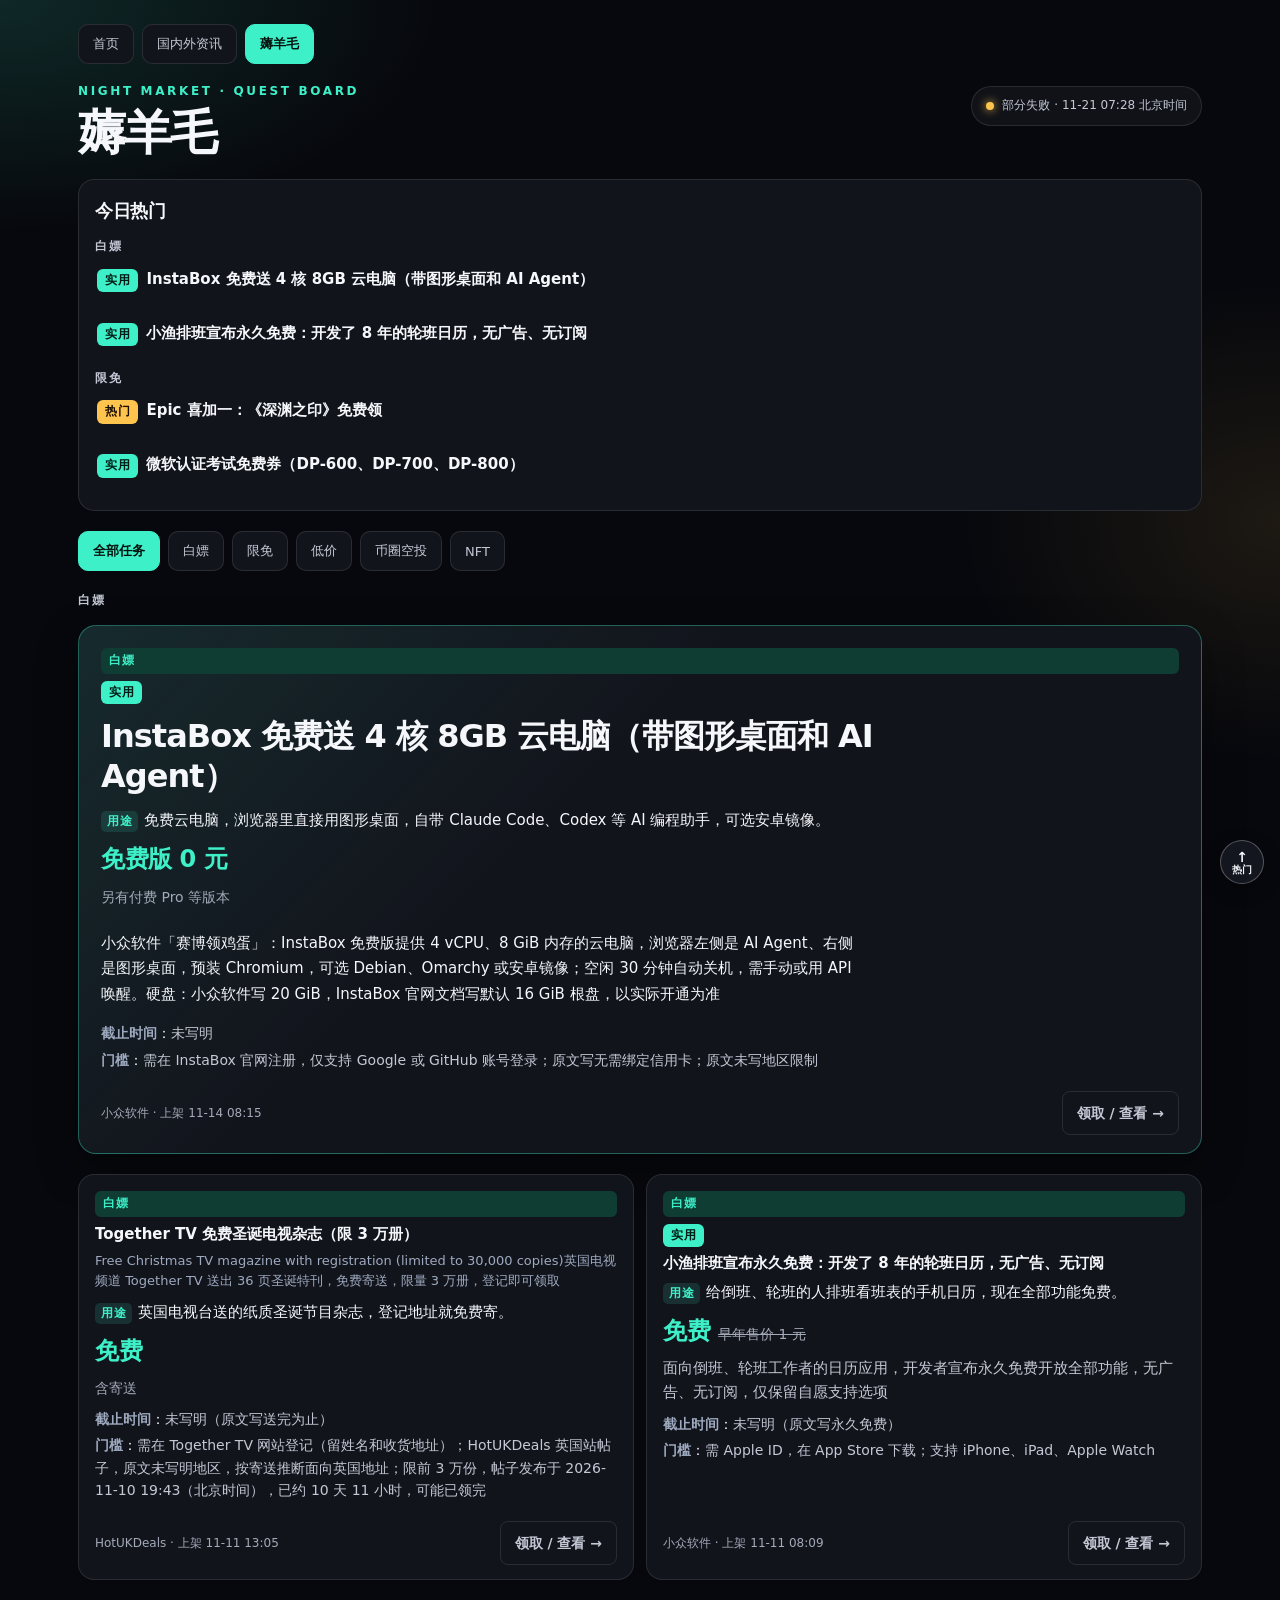
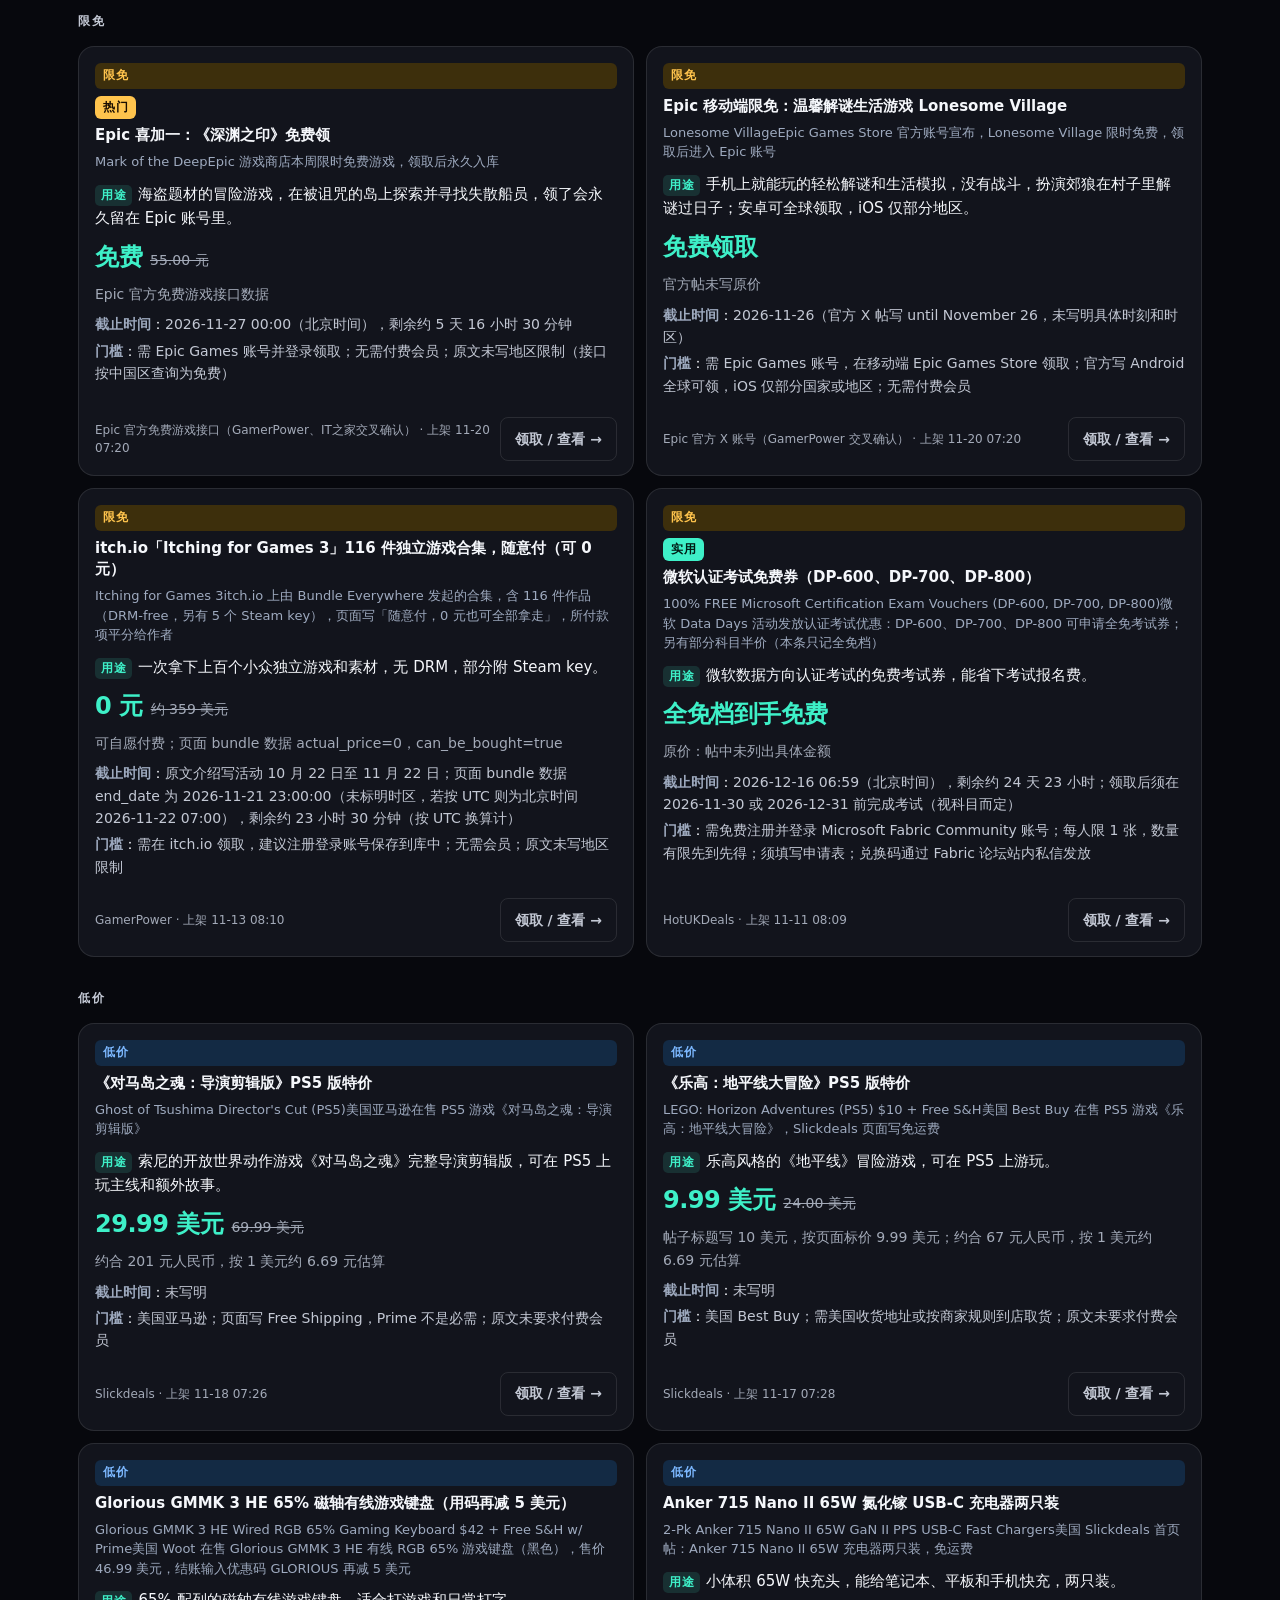
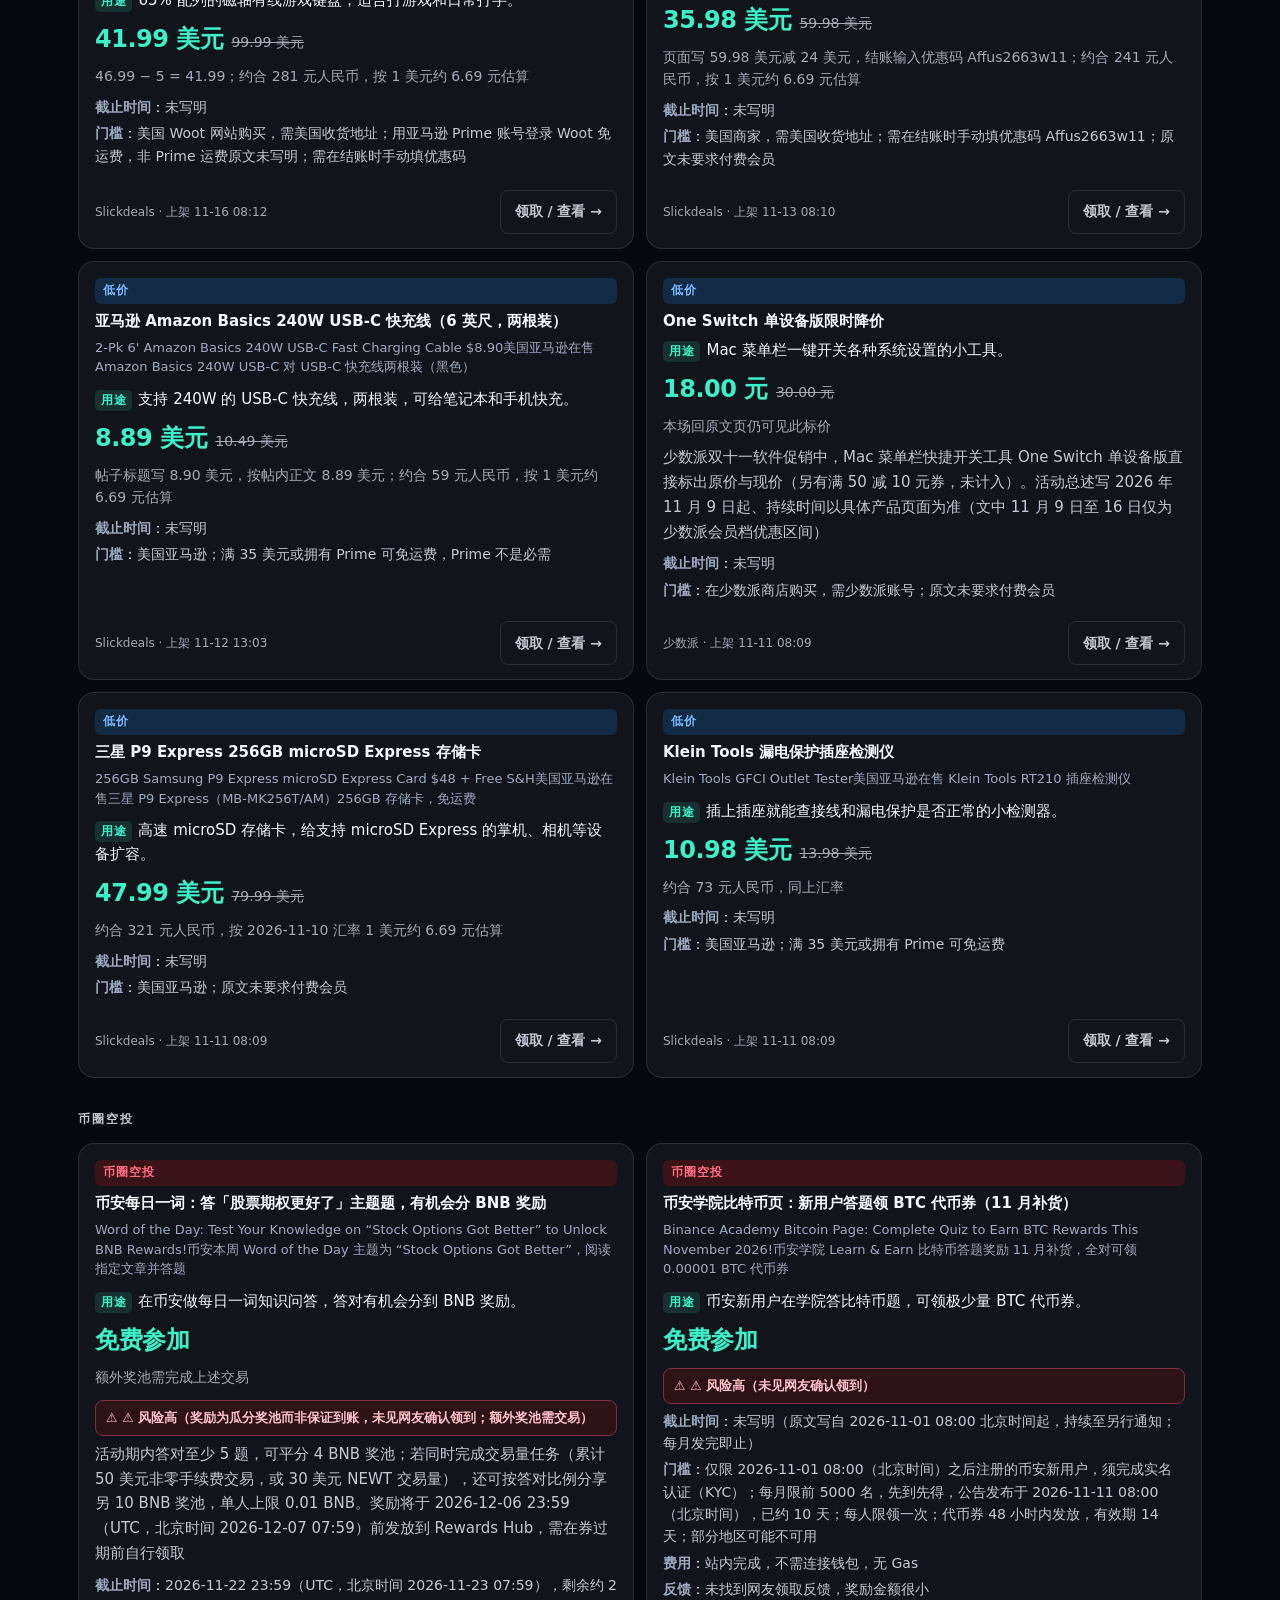
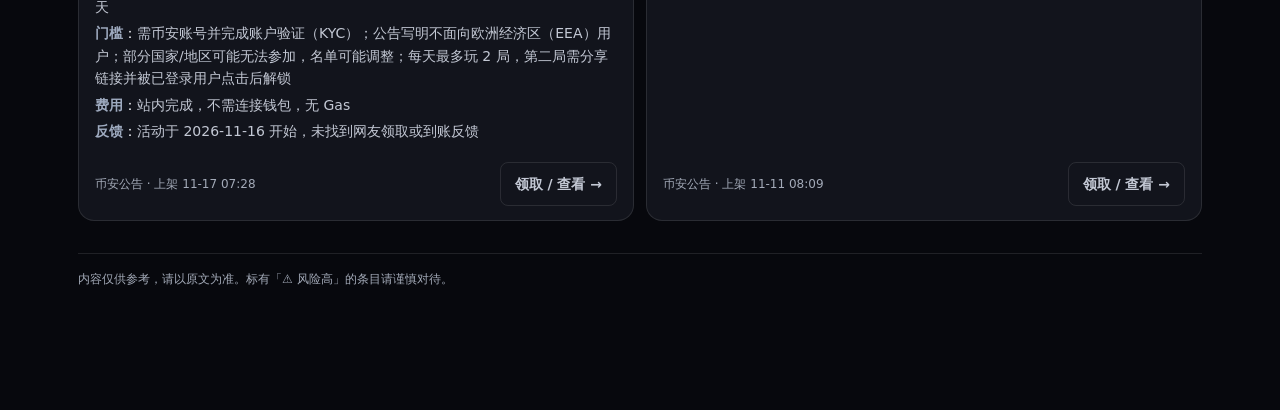
==== deals/index.html @ 84fd2b1b "publish deals: 更新于 2026-11-21 07:28" ====
<!DOCTYPE html>
<html lang="zh-CN">
<head>
  <meta charset="utf-8">
  <meta name="viewport" content="width=device-width, initial-scale=1, viewport-fit=cover">
  <title>薅羊毛 · 夜市任务板</title>
  <meta name="format-detection" content="telephone=no">
  <meta name="muse-updated" content="更新于 2026-11-21 07:28（北京时间）">
  <meta name="muse-status" content="部分失败">
  <style>/* D 夜间刊 · 公共基础样式 */
:root {
  --bg: #07080d;
  --card: #12141c;
  --line: rgba(255,255,255,.10);
  --text: #f5f7fb;
  --muted: #c3c8d4;
  --mint: #3ef0c8;
  --gold: #ffc44d;
  --rose: #ff6b81;
  --blue: #7cb8ff;
  --sans: "PingFang SC","Hiragino Sans GB","Noto Sans CJK SC","Noto Sans SC","Microsoft YaHei UI","Microsoft YaHei",system-ui,-apple-system,sans-serif;
}
*, *::before, *::after { box-sizing: border-box; }
html { -webkit-text-size-adjust: 100%; background: #07080d; }
html, body { margin: 0; }
body {
  min-height: 100vh;
  background-repeat: no-repeat;
  font-family: var(--sans);
  background:
    radial-gradient(800px 420px at 0% 0%, rgba(62,240,200,.14), transparent 55%) no-repeat,
    radial-gradient(640px 480px at 100% 10%, rgba(255,196,77,.09), transparent 50%) no-repeat,
    var(--bg);
  color: var(--text);
  line-height: 1.65;
}
a { color: inherit; text-decoration: none; }
img { max-width: 100%; height: auto; }

/* ── 通用包裹 ── */
.wrap {
  max-width: 1160px;
  margin: 0 auto;
  padding: 24px 18px 72px;
}
@media (max-width: 700px) {
  .wrap { padding: 16px 14px 56px; }
}

/* ── 顶部区域 ── */
.top {
  display: flex;
  justify-content: space-between;
  gap: 16px;
  flex-wrap: wrap;
  align-items: flex-end;
  margin-bottom: 20px;
}
.kicker {
  font-size: 12px;
  letter-spacing: .22em;
  text-transform: uppercase;
  color: var(--mint);
  font-weight: 700;
  margin: 0 0 4px;
}
h1.page-title {
  margin: 0;
  font-size: clamp(28px, 5vw, 48px);
  letter-spacing: -.04em;
  font-weight: 800;
  line-height: 1.1;
}

/* ── 状态胶囊 ── */
.pill {
  display: inline-flex;
  align-items: center;
  gap: 8px;
  border: 1px solid var(--line);
  background: rgba(18,20,28,.85);
  padding: 8px 14px;
  border-radius: 999px;
  font-size: 12px;
  color: var(--muted);
  min-height: 40px;
  white-space: nowrap;
  flex-shrink: 0;
  align-self: flex-start;
  margin-top: 4px;
}
.pill-dot {
  width: 8px;
  height: 8px;
  border-radius: 50%;
  background: var(--mint);
  box-shadow: 0 0 10px var(--mint);
  flex-shrink: 0;
}
.pill-dot.warn { background: var(--gold); box-shadow: 0 0 10px var(--gold); }
.pill-dot.fail { background: var(--rose); box-shadow: 0 0 10px var(--rose); }

/* ── 导航按钮条（站内切换：首页/资讯/薅羊毛） ── */
.site-nav {
  display: flex;
  gap: 8px;
  flex-wrap: wrap;
  margin: 0 0 18px;
}
.site-nav a {
  display: inline-flex;
  align-items: center;
  min-height: 40px;
  white-space: nowrap;
  border: 1px solid var(--line);
  background: var(--card);
  color: var(--muted);
  border-radius: 10px;
  padding: 6px 14px;
  font-size: 13px;
  text-decoration: none;
  transition: border-color .15s;
}
.site-nav a:hover { border-color: rgba(255,255,255,.3); color: var(--text); }
.site-nav a.current {
  color: #04110d;
  background: var(--mint);
  border-color: var(--mint);
  font-weight: 800;
}

/* ── 试跑样例横幅 ── */
.banner-sample {
  display: inline-flex;
  align-items: center;
  min-height: 32px;
  margin: 0 0 12px;
  padding: 4px 12px;
  border: 1px solid var(--gold);
  color: var(--gold);
  background: rgba(255,196,77,.08);
  border-radius: 8px;
  font-size: 13px;
  font-weight: 700;
  letter-spacing: .06em;
}

/* ── 失败面板 ── */
.fail-panel {
  background: rgba(58,18,24,.5);
  border: 1px solid #7a303c;
  border-radius: 16px;
  padding: 40px 20px;
  text-align: center;
  font-size: 1.15rem;
  color: #ffc1c8;
  font-weight: 700;
}

/* ── 重点徽章 ── */
.badges {
  display: inline-flex;
  gap: 4px;
  flex-wrap: wrap;
  margin-bottom: 6px;
}
.badge {
  display: inline-flex;
  align-items: center;
  font-size: 12px;
  font-weight: 800;
  letter-spacing: .06em;
  padding: 2px 8px;
  border-radius: 6px;
  line-height: 1.6;
}
.badge-important { background: #ff6b81; color: #1a0008; }
.badge-hot       { background: #ffc44d; color: #1a0d00; }
.badge-useful    { background: #3ef0c8; color: #001a14; }

/* ── 原文标题副标题 ── */
.title-en {
  font-size: 13px;
  color: #9eaabf;
  line-height: 1.5;
  margin: 2px 0 8px;
  overflow-wrap: anywhere;
  word-break: break-word;
}

/* ── 页脚 ── */
footer {
  margin-top: 32px;
  padding-top: 16px;
  border-top: 1px solid var(--line);
  color: #a3aab8;
  font-size: 12px;
  line-height: 1.6;
  display: flex;
  flex-direction: column;
  align-items: flex-start;
  gap: 6px;
}
footer p { margin: 0; }
footer .visit-count {
  font-size: 11px;
  color: #8b919e;
  letter-spacing: .02em;
  line-height: 1.6;
  max-width: 100%;
  overflow-wrap: anywhere;
}

/* D 夜市任务板 · 薅羊毛页样式 */

/* ── 状态文字（已在 pill 里体现） ── */
.status-partial { display: none; }

/* ── 平滑滚动 / 底部留白（避免 FAB 遮挡） ── */
html { scroll-behavior: smooth; }
.wrap { padding-bottom: 120px; }
@media (max-width: 700px) {
  .wrap { padding-bottom: 120px; }
  .item-foot { padding-right: 60px; }
}

/* ── 今日热门区 ── */
.hot-zone {
  margin: 0 0 20px;
  padding: 18px 16px 10px;
  background: var(--card);
  border: 1px solid var(--line);
  border-radius: 16px;
}
.hot-title {
  margin: 0 0 14px;
  font-size: 18px;
  line-height: 1.4;
  font-weight: 800;
  letter-spacing: -.02em;
}
.hot-group { margin: 0 0 10px; }
.hot-sec {
  font-size: 12px;
  letter-spacing: .18em;
  text-transform: uppercase;
  color: var(--muted);
  margin: 0 0 4px;
  font-weight: 700;
}
.hot-list {
  list-style: none;
  margin: 0;
  padding: 0;
}
.hot-list li + li { margin-top: 10px; }
.hot-link {
  display: flex;
  align-items: flex-start;
  gap: 8px;
  flex-wrap: nowrap;
  min-height: 44px;
  padding: 6px 2px;
  color: var(--text);
  text-decoration: none;
}
.hot-link .badges { flex: 0 0 auto; margin-top: 2px; }
.hot-link:hover .hot-text { color: var(--mint); }
.hot-text {
  flex: 1;
  min-width: 0;
  font-size: 15px;
  line-height: 1.65;
  overflow-wrap: anywhere;
  font-weight: 650;
}
.hot-anchor { height: 0; overflow: hidden; }

/* ── 卡片锚点高亮 ── */
.item { scroll-margin-top: 16px; }
.item:target {
  border-color: rgba(62,240,200,.7);
  box-shadow: 0 0 0 3px rgba(62,240,200,.35);
  animation: target-flash 1.8s ease;
}
.feat-item { scroll-margin-top: 16px; }
.feat-item:target {
  border-color: rgba(62,240,200,.9);
  box-shadow: 0 0 0 4px rgba(62,240,200,.4);
  animation: target-flash 1.8s ease;
}
@keyframes target-flash {
  0% { box-shadow: 0 0 0 6px rgba(62,240,200,.55); }
  100% { box-shadow: 0 0 0 3px rgba(62,240,200,.35); }
}

/* ── 回到热门悬浮按钮 ── */
.back-to-hot {
  position: fixed;
  right: 16px;
  bottom: max(16px, env(safe-area-inset-bottom, 0px));
  z-index: 40;
  box-sizing: border-box;
  display: inline-flex;
  flex-direction: column;
  align-items: center;
  justify-content: center;
  gap: 0;
  width: 44px;
  height: 44px;
  min-width: 44px;
  min-height: 44px;
  padding: 4px 0 3px;
  border-radius: 50%;
  background: rgba(26, 29, 40, 0.72);
  border: 1px solid rgba(255,255,255,.28);
  color: #f5f7fb;
  text-decoration: none;
  box-shadow: 0 6px 18px rgba(0,0,0,.35);
  backdrop-filter: blur(6px);
  -webkit-backdrop-filter: blur(6px);
  line-height: 1;
}
.back-to-hot[hidden] { display: none !important; }
.back-to-hot-arrow {
  font-size: 14px;
  line-height: 1;
  font-weight: 700;
}
.back-to-hot-label {
  font-size: 10px;
  line-height: 1.2;
  font-weight: 700;
  letter-spacing: .04em;
}
.back-to-hot:hover { border-color: var(--mint); color: var(--mint); }

/* ── 筛选标签条（全部任务/白嫖/限免/…） ── */
.tabs {
  display: flex;
  gap: 8px;
  flex-wrap: wrap;
  margin: 0 0 20px;
}
.tabs button {
  display: inline-flex;
  align-items: center;
  min-height: 40px;
  white-space: nowrap;
  border: 1px solid var(--line);
  background: var(--card);
  color: var(--muted);
  border-radius: 10px;
  padding: 6px 14px;
  font-size: 13px;
  font-family: inherit;
  cursor: pointer;
  transition: border-color .15s, background .15s, color .15s;
}
.tabs button:hover { border-color: rgba(255,255,255,.3); color: var(--text); }
.tabs button.on {
  color: #04110d;
  background: var(--mint);
  border-color: var(--mint);
  font-weight: 800;
}

/* ── 任务网格 ── */
.boards {
  display: flex;
  flex-direction: column;
  gap: 32px;
}

.board { /* 每个栏目（白嫖/限免/…） */
  display: flex;
  flex-direction: column;
}

.board-header {
  font-size: 12px;
  letter-spacing: .18em;
  text-transform: uppercase;
  color: var(--muted);
  margin: 0 0 14px;
  font-weight: 700;
}

.board-grid {
  display: grid;
  grid-template-columns: repeat(2, 1fr);
  gap: 12px;
}
@media (max-width: 700px) {
  .board-grid { grid-template-columns: 1fr; }
}

/* ── 任务卡片 ── */
.item {
  background: var(--card);
  border: 1px solid var(--line);
  border-radius: 16px;
  padding: 16px 16px 14px;
  display: flex;
  flex-direction: column;
  transition: border-color .15s;
}
.item:hover { border-color: rgba(255,255,255,.25); }

/* 栏目标签（白嫖/限免/低价/…） */
.cat-tag {
  display: inline-block;
  font-size: 12px;
  font-weight: 800;
  letter-spacing: .08em;
  padding: 3px 8px;
  border-radius: 6px;
  margin-bottom: 7px;
}
.cat-tag.free    { background: #0f3d34; color: var(--mint); }
.cat-tag.limited { background: #3d2f0c; color: var(--gold); }
.cat-tag.deal    { background: #132a44; color: var(--blue); }
.cat-tag.airdrop,
.cat-tag.nft     { background: #3a1218; color: var(--rose); }

/* 标题 */
.item h3 {
  margin: 0 0 4px;
  font-size: 15px;
  line-height: 1.4;
  font-weight: 700;
}
.item h3 a { color: var(--text); text-decoration: none; }
.item h3 a:hover { color: var(--mint); }

/* 原文标题副标题 */
.title-en {
  font-size: 13px;
  color: #9eaabf;
  line-height: 1.5;
  margin: 2px 0 8px;
  overflow-wrap: anywhere;
  word-break: break-word;
}

/* 用途行 */
.item-use {
  font-size: 15px;
  line-height: 1.6;
  color: var(--text);
  margin: 2px 0 8px;
  overflow-wrap: anywhere;
}
.item-use-label {
  display: inline-block;
  font-size: 12px;
  font-weight: 800;
  letter-spacing: .06em;
  padding: 1px 6px;
  border-radius: 5px;
  background: rgba(62,240,200,.13);
  color: var(--mint);
  margin-right: 6px;
  vertical-align: baseline;
  line-height: 1.6;
}

/* 价格行 */
.price-row {
  display: flex;
  align-items: baseline;
  gap: 8px;
  flex-wrap: wrap;
  margin: 4px 0 8px;
}
.price-main {
  font-size: 24px;
  font-weight: 800;
  color: var(--mint);
  letter-spacing: -.02em;
  line-height: 1.3;
}
.price-main.price-long {
  font-size: 18px;
}
.price-was {
  color: #a3aab8;
  text-decoration: line-through;
  font-size: 14px;
}
.price-orig, .price-note {
  margin: 2px 0 8px;
  font-size: 14px;
  color: #a3aab8;
  line-height: 1.6;
}
.price-free { color: var(--mint); }

/* 摘要 */
.item .desc {
  margin: 0 0 8px;
  font-size: 15px;
  line-height: 1.65;
  color: var(--muted);
  overflow-wrap: anywhere;
}

/* 字段（门槛/截止/费用/反馈） */
.fields {
  margin: 0 0 6px;
  font-size: 14px;
  line-height: 1.6;
}
.fields div { margin: 0 0 4px; }
.fields dt {
  display: inline;
  color: #9eaabf;
  font-weight: 700;
}
.fields dd {
  display: inline;
  margin: 0;
  color: var(--muted);
  overflow-wrap: anywhere;
}

/* 来源行 */
.source {
  font-size: 12px;
  color: #a3aab8;
  margin: 4px 0 0;
}

/* 风险提示 */
.risk {
  background: rgba(58,18,24,.7);
  color: #ffc1c8;
  border: 1px solid #7a303c;
  border-radius: 8px;
  padding: 6px 10px;
  font-size: 13px;
  font-weight: 700;
  margin: 4px 0 6px;
  display: block;
}
.risk-reason {
  display: block;
  font-size: 12px;
  color: #ffb4b4;
  margin: 0 0 6px;
}

/* 重点徽章（继承自 common，补充定义避免遗漏） */
.badges {
  display: inline-flex;
  gap: 4px;
  flex-wrap: wrap;
  margin-bottom: 6px;
}
.badge {
  display: inline-flex;
  align-items: center;
  font-size: 12px;
  font-weight: 800;
  letter-spacing: .06em;
  padding: 2px 8px;
  border-radius: 6px;
  line-height: 1.6;
}
.badge-important { background: #ff6b81; color: #1a0008; }
.badge-hot       { background: #ffc44d; color: #1a0d00; }
.badge-useful    { background: #3ef0c8; color: #001a14; }
/* 【新增】标签：蓝紫/白底描边，与重点/热门/实用明显区分 */
.badge-new {
  background: #1e1a4a;
  color: #c5b8ff;
  border: 1px solid #6c5ce7;
  letter-spacing: .06em;
}

/* 配图 */
.item-img {
  width: 100%;
  max-width: 100%;
  height: auto;
  border-radius: 12px;
  margin: 0 0 10px;
  display: block;
  object-fit: cover;
}

/* 底部：来源 + 领取按钮 */
.item-foot {
  margin-top: auto;
  padding-top: 10px;
  display: flex;
  justify-content: space-between;
  align-items: center;
  gap: 8px;
  flex-wrap: wrap;
  font-size: 12px;
  color: #a3aab8;
}
.item-foot .source-name { flex: 1; min-width: 0; overflow-wrap: anywhere; white-space: normal; line-height: 1.5; }

/* 领取/查看按钮 */
.open-link {
  display: inline-flex;
  align-items: center;
  min-height: 44px;
  padding: 8px 14px;
  border: 1px solid var(--line);
  border-radius: 8px;
  font-size: 14px;
  font-weight: 600;
  color: var(--muted);
  white-space: nowrap;
  transition: border-color .15s, color .15s;
  flex-shrink: 0;
}
.open-link:hover { border-color: var(--mint); color: var(--mint); }

.empty { margin: 0; color: #a3aab8; font-size: 14px; font-style: italic; }

/* 封面任务 */
.feat-item {
  display: flex;
  flex-direction: column;
  border: 1px solid rgba(62,240,200,.35);
  background:
    linear-gradient(135deg, rgba(62,240,200,.10), transparent 40%),
    var(--card);
  border-radius: 18px;
  padding: 22px 22px 18px;
  margin-bottom: 20px;
  box-shadow: 0 16px 40px rgba(0,0,0,.35);
}
.feat-item h3 {
  max-width: 820px;
  margin: 6px 0 10px;
  font-size: clamp(20px, 3vw, 32px);
  line-height: 1.25;
  letter-spacing: -.03em;
  font-weight: 800;
}
.feat-item .desc {
  max-width: 760px;
  font-size: 15px;
  line-height: 1.7;
}
.feat-item .item-foot { width: 100%; }
</style>
</head>
<body>
  <div class="wrap">
    <nav class="site-nav"><a href="../">首页</a><a href="../news/">国内外资讯</a><a href="./" class="current">薅羊毛</a></nav>
    <header class="top">
      <div>
        <div class="kicker">Night Market · Quest Board</div>
        <h1 class="page-title">薅羊毛</h1>
      </div>
      <div class="pill"><span class="pill-dot warn"></span>部分失败 · 11-21 07:28 北京时间</div>
    </header>
    
    <section id="hot" class="hot-zone">
<h2 class="hot-title">今日热门</h2>
<div class="hot-group">
<h3 class="hot-sec">白嫖</h3>
<ul class="hot-list">
<li><a class="hot-link" href="#item-36529d0cd85b" data-cat="白嫖"><span class="badges"><span class="badge badge-useful">实用</span></span><span class="hot-text">InstaBox 免费送 4 核 8GB 云电脑（带图形桌面和 AI Agent）</span></a></li>
<li><a class="hot-link" href="#item-86d79e1330d3" data-cat="白嫖"><span class="badges"><span class="badge badge-useful">实用</span></span><span class="hot-text">小渔排班宣布永久免费：开发了 8 年的轮班日历，无广告、无订阅</span></a></li>
</ul></div>
<div class="hot-group">
<h3 class="hot-sec">限免</h3>
<ul class="hot-list">
<li><a class="hot-link" href="#item-b3b4a553e5fb" data-cat="限免"><span class="badges"><span class="badge badge-hot">热门</span></span><span class="hot-text">Epic 喜加一：《深渊之印》免费领</span></a></li>
<li><a class="hot-link" href="#item-d66015b15ec1" data-cat="限免"><span class="badges"><span class="badge badge-useful">实用</span></span><span class="hot-text">微软认证考试免费券（DP-600、DP-700、DP-800）</span></a></li>
</ul></div>
</section>
    <div class="tabs" id="tabs"><button type="button" class="on" data-cat="all">全部任务</button><button type="button" data-cat="白嫖">白嫖</button><button type="button" data-cat="限免">限免</button><button type="button" data-cat="低价">低价</button><button type="button" data-cat="币圈空投">币圈空投</button><button type="button" data-cat="NFT">NFT</button></div>
    <main>
      <div class="boards" id="board">
<section class="board" data-sec="白嫖">
<div class="board-header">白嫖</div>
<article class="feat-item" id="item-36529d0cd85b" data-tags="useful" data-cat="白嫖">
<div class="cat-tag free">白嫖</div>
<span class="badges"><span class="badge badge-useful">实用</span></span>
<h3><a href="https://www.appinn.com/egg-instabox/" target="_blank" rel="noopener noreferrer">InstaBox 免费送 4 核 8GB 云电脑（带图形桌面和 AI Agent）</a></h3>
<p class="item-use"><span class="item-use-label">用途</span>免费云电脑，浏览器里直接用图形桌面，自带 Claude Code、Codex 等 AI 编程助手，可选安卓镜像。</p>
<div class="price-row"><span class="price-main">免费版 0 元</span></div>
<p class="price-note">另有付费 Pro 等版本</p>
<p class="desc">小众软件「赛博领鸡蛋」：InstaBox 免费版提供 4 vCPU、8 GiB 内存的云电脑，浏览器左侧是 AI Agent、右侧是图形桌面，预装 Chromium，可选 Debian、Omarchy 或安卓镜像；空闲 30 分钟自动关机，需手动或用 API 唤醒。硬盘：小众软件写 20 GiB，InstaBox 官网文档写默认 16 GiB 根盘，以实际开通为准</p>
<dl class="fields"><div><dt>截止时间</dt>：<dd>未写明</dd></div><div><dt>门槛</dt>：<dd>需在 InstaBox 官网注册，仅支持 Google 或 GitHub 账号登录；原文写无需绑定信用卡；原文未写地区限制</dd></div></dl>
<div class="item-foot">
<span class="source-name">小众软件 · 上架 11-14 08:15</span>
<a class="open-link" href="https://www.appinn.com/egg-instabox/" target="_blank" rel="noopener noreferrer">领取 / 查看 →</a>
</div>
</article>
<div class="board-grid">
<article class="item" id="item-311ac4723fa1" data-tags="" data-cat="白嫖">
<div class="cat-tag free">白嫖</div>
<h3><a href="https://www.hotukdeals.com/deals/free-christmas-tv-magazine-5028167" target="_blank" rel="noopener noreferrer">Together TV 免费圣诞电视杂志（限 3 万册）</a></h3>
<p class="title-en">Free Christmas TV magazine with registration (limited to 30,000 copies)英国电视频道 Together TV 送出 36 页圣诞特刊，免费寄送，限量 3 万册，登记即可领取</p>
<p class="item-use"><span class="item-use-label">用途</span>英国电视台送的纸质圣诞节目杂志，登记地址就免费寄。</p>
<div class="price-row"><span class="price-main">免费</span></div>
<p class="price-note">含寄送</p>
<dl class="fields"><div><dt>截止时间</dt>：<dd>未写明（原文写送完为止）</dd></div><div><dt>门槛</dt>：<dd>需在 Together TV 网站登记（留姓名和收货地址）；HotUKDeals 英国站帖子，原文未写明地区，按寄送推断面向英国地址；限前 3 万份，帖子发布于 2026-11-10 19:43（北京时间），已约 10 天 11 小时，可能已领完</dd></div></dl>
<div class="item-foot">
<span class="source-name">HotUKDeals · 上架 11-11 13:05</span>
<a class="open-link" href="https://www.hotukdeals.com/deals/free-christmas-tv-magazine-5028167" target="_blank" rel="noopener noreferrer">领取 / 查看 →</a>
</div>
</article>
<article class="item" id="item-86d79e1330d3" data-tags="useful" data-cat="白嫖">
<div class="cat-tag free">白嫖</div>
<span class="badges"><span class="badge badge-useful">实用</span></span>
<h3><a href="https://www.appinn.com/xiaoyu-shift-calendar-free/" target="_blank" rel="noopener noreferrer">小渔排班宣布永久免费：开发了 8 年的轮班日历，无广告、无订阅</a></h3>
<p class="item-use"><span class="item-use-label">用途</span>给倒班、轮班的人排班看班表的手机日历，现在全部功能免费。</p>
<div class="price-row"><span class="price-main">免费</span><span class="price-was">早年售价 1 元</span></div>
<p class="desc">面向倒班、轮班工作者的日历应用，开发者宣布永久免费开放全部功能，无广告、无订阅，仅保留自愿支持选项</p>
<dl class="fields"><div><dt>截止时间</dt>：<dd>未写明（原文写永久免费）</dd></div><div><dt>门槛</dt>：<dd>需 Apple ID，在 App Store 下载；支持 iPhone、iPad、Apple Watch</dd></div></dl>
<div class="item-foot">
<span class="source-name">小众软件 · 上架 11-11 08:09</span>
<a class="open-link" href="https://www.appinn.com/xiaoyu-shift-calendar-free/" target="_blank" rel="noopener noreferrer">领取 / 查看 →</a>
</div>
</article>
</div>
</section>
<section class="board" data-sec="限免">
<div class="board-header">限免</div>
<div class="board-grid">
<article class="item" id="item-b3b4a553e5fb" data-tags="hot" data-cat="限免">
<div class="cat-tag limited">限免</div>
<span class="badges"><span class="badge badge-hot">热门</span></span>
<h3><a href="https://store.epicgames.com/zh-CN/p/mark-of-the-deep-f7dc08" target="_blank" rel="noopener noreferrer">Epic 喜加一：《深渊之印》免费领</a></h3>
<p class="title-en">Mark of the DeepEpic 游戏商店本周限时免费游戏，领取后永久入库</p>
<p class="item-use"><span class="item-use-label">用途</span>海盗题材的冒险游戏，在被诅咒的岛上探索并寻找失散船员，领了会永久留在 Epic 账号里。</p>
<div class="price-row"><span class="price-main">免费</span><span class="price-was">55.00 元</span></div>
<p class="price-note">Epic 官方免费游戏接口数据</p>
<dl class="fields"><div><dt>截止时间</dt>：<dd>2026-11-27 00:00（北京时间），剩余约 5 天 16 小时 30 分钟</dd></div><div><dt>门槛</dt>：<dd>需 Epic Games 账号并登录领取；无需付费会员；原文未写地区限制（接口按中国区查询为免费）</dd></div></dl>
<div class="item-foot">
<span class="source-name">Epic 官方免费游戏接口（GamerPower、IT之家交叉确认） · 上架 11-20 07:20</span>
<a class="open-link" href="https://store.epicgames.com/zh-CN/p/mark-of-the-deep-f7dc08" target="_blank" rel="noopener noreferrer">领取 / 查看 →</a>
</div>
</article>
<article class="item" id="item-b87c87309afd" data-tags="" data-cat="限免">
<div class="cat-tag limited">限免</div>
<h3><a href="https://store.epicgames.com/p/lonesome-village-android-15d165" target="_blank" rel="noopener noreferrer">Epic 移动端限免：温馨解谜生活游戏 Lonesome Village</a></h3>
<p class="title-en">Lonesome VillageEpic Games Store 官方账号宣布，Lonesome Village 限时免费，领取后进入 Epic 账号</p>
<p class="item-use"><span class="item-use-label">用途</span>手机上就能玩的轻松解谜和生活模拟，没有战斗，扮演郊狼在村子里解谜过日子；安卓可全球领取，iOS 仅部分地区。</p>
<div class="price-row"><span class="price-main">免费领取</span></div>
<p class="price-note">官方帖未写原价</p>
<dl class="fields"><div><dt>截止时间</dt>：<dd>2026-11-26（官方 X 帖写 until November 26，未写明具体时刻和时区）</dd></div><div><dt>门槛</dt>：<dd>需 Epic Games 账号，在移动端 Epic Games Store 领取；官方写 Android 全球可领，iOS 仅部分国家或地区；无需付费会员</dd></div></dl>
<div class="item-foot">
<span class="source-name">Epic 官方 X 账号（GamerPower 交叉确认） · 上架 11-20 07:20</span>
<a class="open-link" href="https://store.epicgames.com/p/lonesome-village-android-15d165" target="_blank" rel="noopener noreferrer">领取 / 查看 →</a>
</div>
</article>
<article class="item" id="item-1ade0bf61419" data-tags="" data-cat="限免">
<div class="cat-tag limited">限免</div>
<h3><a href="https://itch.io/b/3955/itching-for-games-3" target="_blank" rel="noopener noreferrer">itch.io「Itching for Games 3」116 件独立游戏合集，随意付（可 0 元）</a></h3>
<p class="title-en">Itching for Games 3itch.io 上由 Bundle Everywhere 发起的合集，含 116 件作品（DRM-free，另有 5 个 Steam key），页面写「随意付，0 元也可全部拿走」，所付款项平分给作者</p>
<p class="item-use"><span class="item-use-label">用途</span>一次拿下上百个小众独立游戏和素材，无 DRM，部分附 Steam key。</p>
<div class="price-row"><span class="price-main">0 元</span><span class="price-was">约 359 美元</span></div>
<p class="price-note">可自愿付费；页面 bundle 数据 actual_price=0，can_be_bought=true</p>
<dl class="fields"><div><dt>截止时间</dt>：<dd>原文介绍写活动 10 月 22 日至 11 月 22 日；页面 bundle 数据 end_date 为 2026-11-21 23:00:00（未标明时区，若按 UTC 则为北京时间 2026-11-22 07:00），剩余约 23 小时 30 分钟（按 UTC 换算计）</dd></div><div><dt>门槛</dt>：<dd>需在 itch.io 领取，建议注册登录账号保存到库中；无需会员；原文未写地区限制</dd></div></dl>
<div class="item-foot">
<span class="source-name">GamerPower · 上架 11-13 08:10</span>
<a class="open-link" href="https://itch.io/b/3955/itching-for-games-3" target="_blank" rel="noopener noreferrer">领取 / 查看 →</a>
</div>
</article>
<article class="item" id="item-d66015b15ec1" data-tags="useful" data-cat="限免">
<div class="cat-tag limited">限免</div>
<span class="badges"><span class="badge badge-useful">实用</span></span>
<h3><a href="https://www.hotukdeals.com/deals/100-free-microsoft-certification-exam-vouchers-dp-600-dp-700-dp-800-5028433" target="_blank" rel="noopener noreferrer">微软认证考试免费券（DP-600、DP-700、DP-800）</a></h3>
<p class="title-en">100% FREE Microsoft Certification Exam Vouchers (DP-600, DP-700, DP-800)微软 Data Days 活动发放认证考试优惠：DP-600、DP-700、DP-800 可申请全免考试券；另有部分科目半价（本条只记全免档）</p>
<p class="item-use"><span class="item-use-label">用途</span>微软数据方向认证考试的免费考试券，能省下考试报名费。</p>
<div class="price-row"><span class="price-main">全免档到手免费</span></div>
<p class="price-orig">原价：帖中未列出具体金额</p>
<dl class="fields"><div><dt>截止时间</dt>：<dd>2026-12-16 06:59（北京时间），剩余约 24 天 23 小时；领取后须在 2026-11-30 或 2026-12-31 前完成考试（视科目而定）</dd></div><div><dt>门槛</dt>：<dd>需免费注册并登录 Microsoft Fabric Community 账号；每人限 1 张，数量有限先到先得；须填写申请表；兑换码通过 Fabric 论坛站内私信发放</dd></div></dl>
<div class="item-foot">
<span class="source-name">HotUKDeals · 上架 11-11 08:09</span>
<a class="open-link" href="https://www.hotukdeals.com/deals/100-free-microsoft-certification-exam-vouchers-dp-600-dp-700-dp-800-5028433" target="_blank" rel="noopener noreferrer">领取 / 查看 →</a>
</div>
</article>
</div>
</section>
<section class="board" data-sec="低价">
<div class="board-header">低价</div>
<div class="board-grid">
<article class="item" id="item-dc93faeb3c2e" data-tags="" data-cat="低价">
<div class="cat-tag deal">低价</div>
<h3><a href="https://slickdeals.net/f/20317593-ghost-of-tsushima-director-s-cut-playstation-5-29-99" target="_blank" rel="noopener noreferrer">《对马岛之魂：导演剪辑版》PS5 版特价</a></h3>
<p class="title-en">Ghost of Tsushima Director&#x27;s Cut (PS5)美国亚马逊在售 PS5 游戏《对马岛之魂：导演剪辑版》</p>
<p class="item-use"><span class="item-use-label">用途</span>索尼的开放世界动作游戏《对马岛之魂》完整导演剪辑版，可在 PS5 上玩主线和额外故事。</p>
<div class="price-row"><span class="price-main">29.99 美元</span><span class="price-was">69.99 美元</span></div>
<p class="price-note">约合 201 元人民币，按 1 美元约 6.69 元估算</p>
<dl class="fields"><div><dt>截止时间</dt>：<dd>未写明</dd></div><div><dt>门槛</dt>：<dd>美国亚马逊；页面写 Free Shipping，Prime 不是必需；原文未要求付费会员</dd></div></dl>
<div class="item-foot">
<span class="source-name">Slickdeals · 上架 11-18 07:26</span>
<a class="open-link" href="https://slickdeals.net/f/20317593-ghost-of-tsushima-director-s-cut-playstation-5-29-99" target="_blank" rel="noopener noreferrer">领取 / 查看 →</a>
</div>
</article>
<article class="item" id="item-84b4657c7eff" data-tags="" data-cat="低价">
<div class="cat-tag deal">低价</div>
<h3><a href="https://slickdeals.net/f/20317959-lego-horizon-adventures-playstation-5-9-99" target="_blank" rel="noopener noreferrer">《乐高：地平线大冒险》PS5 版特价</a></h3>
<p class="title-en">LEGO: Horizon Adventures (PS5) $10 + Free S&amp;H美国 Best Buy 在售 PS5 游戏《乐高：地平线大冒险》，Slickdeals 页面写免运费</p>
<p class="item-use"><span class="item-use-label">用途</span>乐高风格的《地平线》冒险游戏，可在 PS5 上游玩。</p>
<div class="price-row"><span class="price-main">9.99 美元</span><span class="price-was">24.00 美元</span></div>
<p class="price-note">帖子标题写 10 美元，按页面标价 9.99 美元；约合 67 元人民币，按 1 美元约 6.69 元估算</p>
<dl class="fields"><div><dt>截止时间</dt>：<dd>未写明</dd></div><div><dt>门槛</dt>：<dd>美国 Best Buy；需美国收货地址或按商家规则到店取货；原文未要求付费会员</dd></div></dl>
<div class="item-foot">
<span class="source-name">Slickdeals · 上架 11-17 07:28</span>
<a class="open-link" href="https://slickdeals.net/f/20317959-lego-horizon-adventures-playstation-5-9-99" target="_blank" rel="noopener noreferrer">领取 / 查看 →</a>
</div>
</article>
<article class="item" id="item-7f87ff471190" data-tags="" data-cat="低价">
<div class="cat-tag deal">低价</div>
<h3><a href="https://slickdeals.net/f/20312664-41-99-glorious-gmmk-3-he-65-gaming-keyboard-at-woot" target="_blank" rel="noopener noreferrer">Glorious GMMK 3 HE 65% 磁轴有线游戏键盘（用码再减 5 美元）</a></h3>
<p class="title-en">Glorious GMMK 3 HE Wired RGB 65% Gaming Keyboard $42 + Free S&amp;H w/ Prime美国 Woot 在售 Glorious GMMK 3 HE 有线 RGB 65% 游戏键盘（黑色），售价 46.99 美元，结账输入优惠码 GLORIOUS 再减 5 美元</p>
<p class="item-use"><span class="item-use-label">用途</span>65% 配列的磁轴有线游戏键盘，适合打游戏和日常打字。</p>
<div class="price-row"><span class="price-main">41.99 美元</span><span class="price-was">99.99 美元</span></div>
<p class="price-note">46.99 − 5 = 41.99；约合 281 元人民币，按 1 美元约 6.69 元估算</p>
<dl class="fields"><div><dt>截止时间</dt>：<dd>未写明</dd></div><div><dt>门槛</dt>：<dd>美国 Woot 网站购买，需美国收货地址；用亚马逊 Prime 账号登录 Woot 免运费，非 Prime 运费原文未写明；需在结账时手动填优惠码</dd></div></dl>
<div class="item-foot">
<span class="source-name">Slickdeals · 上架 11-16 08:12</span>
<a class="open-link" href="https://slickdeals.net/f/20312664-41-99-glorious-gmmk-3-he-65-gaming-keyboard-at-woot" target="_blank" rel="noopener noreferrer">领取 / 查看 →</a>
</div>
</article>
<article class="item" id="item-6dfc88fa2bc5" data-tags="" data-cat="低价">
<div class="cat-tag deal">低价</div>
<h3><a href="https://slickdeals.net/f/20298900-2-pack-anker-715-nano-ii-65w-chargers-35-98-free-shipping" target="_blank" rel="noopener noreferrer">Anker 715 Nano II 65W 氮化镓 USB-C 充电器两只装</a></h3>
<p class="title-en">2-Pk Anker 715 Nano II 65W GaN II PPS USB-C Fast Chargers美国 Slickdeals 首页帖：Anker 715 Nano II 65W 充电器两只装，免运费</p>
<p class="item-use"><span class="item-use-label">用途</span>小体积 65W 快充头，能给笔记本、平板和手机快充，两只装。</p>
<div class="price-row"><span class="price-main">35.98 美元</span><span class="price-was">59.98 美元</span></div>
<p class="price-note">页面写 59.98 美元减 24 美元，结账输入优惠码 Affus2663w11；约合 241 元人民币，按 1 美元约 6.69 元估算</p>
<dl class="fields"><div><dt>截止时间</dt>：<dd>未写明</dd></div><div><dt>门槛</dt>：<dd>美国商家，需美国收货地址；需在结账时手动填优惠码 Affus2663w11；原文未要求付费会员</dd></div></dl>
<div class="item-foot">
<span class="source-name">Slickdeals · 上架 11-13 08:10</span>
<a class="open-link" href="https://slickdeals.net/f/20298900-2-pack-anker-715-nano-ii-65w-chargers-35-98-free-shipping" target="_blank" rel="noopener noreferrer">领取 / 查看 →</a>
</div>
</article>
<article class="item" id="item-69a6ecbb1bd6" data-tags="" data-cat="低价">
<div class="cat-tag deal">低价</div>
<h3><a href="https://slickdeals.net/f/20294019-amazon-basics-240w-usb-c-to-usb-c-fast-charging-cable-6f" target="_blank" rel="noopener noreferrer">亚马逊 Amazon Basics 240W USB-C 快充线（6 英尺，两根装）</a></h3>
<p class="title-en">2-Pk 6&#x27; Amazon Basics 240W USB-C Fast Charging Cable $8.90美国亚马逊在售 Amazon Basics 240W USB-C 对 USB-C 快充线两根装（黑色）</p>
<p class="item-use"><span class="item-use-label">用途</span>支持 240W 的 USB-C 快充线，两根装，可给笔记本和手机快充。</p>
<div class="price-row"><span class="price-main">8.89 美元</span><span class="price-was">10.49 美元</span></div>
<p class="price-note">帖子标题写 8.90 美元，按帖内正文 8.89 美元；约合 59 元人民币，按 1 美元约 6.69 元估算</p>
<dl class="fields"><div><dt>截止时间</dt>：<dd>未写明</dd></div><div><dt>门槛</dt>：<dd>美国亚马逊；满 35 美元或拥有 Prime 可免运费，Prime 不是必需</dd></div></dl>
<div class="item-foot">
<span class="source-name">Slickdeals · 上架 11-12 13:03</span>
<a class="open-link" href="https://slickdeals.net/f/20294019-amazon-basics-240w-usb-c-to-usb-c-fast-charging-cable-6f" target="_blank" rel="noopener noreferrer">领取 / 查看 →</a>
</div>
</article>
<article class="item" id="item-773c89af8535" data-tags="" data-cat="低价">
<div class="cat-tag deal">低价</div>
<h3><a href="https://sspai.com/post/118799" target="_blank" rel="noopener noreferrer">One Switch 单设备版限时降价</a></h3>
<p class="item-use"><span class="item-use-label">用途</span>Mac 菜单栏一键开关各种系统设置的小工具。</p>
<div class="price-row"><span class="price-main">18.00 元</span><span class="price-was">30.00 元</span></div>
<p class="price-note">本场回原文页仍可见此标价</p>
<p class="desc">少数派双十一软件促销中，Mac 菜单栏快捷开关工具 One Switch 单设备版直接标出原价与现价（另有满 50 减 10 元券，未计入）。活动总述写 2026 年 11 月 9 日起、持续时间以具体产品页面为准（文中 11 月 9 日至 16 日仅为少数派会员档优惠区间）</p>
<dl class="fields"><div><dt>截止时间</dt>：<dd>未写明</dd></div><div><dt>门槛</dt>：<dd>在少数派商店购买，需少数派账号；原文未要求付费会员</dd></div></dl>
<div class="item-foot">
<span class="source-name">少数派 · 上架 11-11 08:09</span>
<a class="open-link" href="https://sspai.com/post/118799" target="_blank" rel="noopener noreferrer">领取 / 查看 →</a>
</div>
</article>
<article class="item" id="item-0e0e1e1bad7e" data-tags="" data-cat="低价">
<div class="cat-tag deal">低价</div>
<h3><a href="https://slickdeals.net/f/20286318-47-99-256gb-samsung-p9-express-microsd-express-card-at-amazon" target="_blank" rel="noopener noreferrer">三星 P9 Express 256GB microSD Express 存储卡</a></h3>
<p class="title-en">256GB Samsung P9 Express microSD Express Card $48 + Free S&amp;H美国亚马逊在售三星 P9 Express（MB-MK256T/AM）256GB 存储卡，免运费</p>
<p class="item-use"><span class="item-use-label">用途</span>高速 microSD 存储卡，给支持 microSD Express 的掌机、相机等设备扩容。</p>
<div class="price-row"><span class="price-main">47.99 美元</span><span class="price-was">79.99 美元</span></div>
<p class="price-note">约合 321 元人民币，按 2026-11-10 汇率 1 美元约 6.69 元估算</p>
<dl class="fields"><div><dt>截止时间</dt>：<dd>未写明</dd></div><div><dt>门槛</dt>：<dd>美国亚马逊；原文未要求付费会员</dd></div></dl>
<div class="item-foot">
<span class="source-name">Slickdeals · 上架 11-11 08:09</span>
<a class="open-link" href="https://slickdeals.net/f/20286318-47-99-256gb-samsung-p9-express-microsd-express-card-at-amazon" target="_blank" rel="noopener noreferrer">领取 / 查看 →</a>
</div>
</article>
<article class="item" id="item-828bf90180d5" data-tags="" data-cat="低价">
<div class="cat-tag deal">低价</div>
<h3><a href="https://slickdeals.net/f/20283333-10-98-klein-tools-rt210-gfci-and-standard-ac-outlet-tester-lowe-s-amazon" target="_blank" rel="noopener noreferrer">Klein Tools 漏电保护插座检测仪</a></h3>
<p class="title-en">Klein Tools GFCI Outlet Tester美国亚马逊在售 Klein Tools RT210 插座检测仪</p>
<p class="item-use"><span class="item-use-label">用途</span>插上插座就能查接线和漏电保护是否正常的小检测器。</p>
<div class="price-row"><span class="price-main">10.98 美元</span><span class="price-was">13.98 美元</span></div>
<p class="price-note">约合 73 元人民币，同上汇率</p>
<dl class="fields"><div><dt>截止时间</dt>：<dd>未写明</dd></div><div><dt>门槛</dt>：<dd>美国亚马逊；满 35 美元或拥有 Prime 可免运费</dd></div></dl>
<div class="item-foot">
<span class="source-name">Slickdeals · 上架 11-11 08:09</span>
<a class="open-link" href="https://slickdeals.net/f/20283333-10-98-klein-tools-rt210-gfci-and-standard-ac-outlet-tester-lowe-s-amazon" target="_blank" rel="noopener noreferrer">领取 / 查看 →</a>
</div>
</article>
</div>
</section>
<section class="board" data-sec="币圈空投">
<div class="board-header">币圈空投</div>
<div class="board-grid">
<article class="item" id="item-212f6870dfe6" data-tags="" data-cat="币圈空投">
<div class="cat-tag airdrop">币圈空投</div>
<h3><a href="https://www.binance.com/en/support/announcement/e1416125fa44407f92af70b594b215a3" target="_blank" rel="noopener noreferrer">币安每日一词：答「股票期权更好了」主题题，有机会分 BNB 奖励</a></h3>
<p class="title-en">Word of the Day: Test Your Knowledge on “Stock Options Got Better” to Unlock BNB Rewards!币安本周 Word of the Day 主题为 “Stock Options Got Better”，阅读指定文章并答题</p>
<p class="item-use"><span class="item-use-label">用途</span>在币安做每日一词知识问答，答对有机会分到 BNB 奖励。</p>
<div class="price-row"><span class="price-main">免费参加</span></div>
<p class="price-note">额外奖池需完成上述交易</p>
<div class="risk">⚠ ⚠ 风险高（奖励为瓜分奖池而非保证到账，未见网友确认领到；额外奖池需交易）</div>
<p class="desc">活动期内答对至少 5 题，可平分 4 BNB 奖池；若同时完成交易量任务（累计 50 美元非零手续费交易，或 30 美元 NEWT 交易量），还可按答对比例分享另 10 BNB 奖池，单人上限 0.01 BNB。奖励将于 2026-12-06 23:59（UTC，北京时间 2026-12-07 07:59）前发放到 Rewards Hub，需在券过期前自行领取</p>
<dl class="fields"><div><dt>截止时间</dt>：<dd>2026-11-22 23:59（UTC，北京时间 2026-11-23 07:59），剩余约 2 天</dd></div><div><dt>门槛</dt>：<dd>需币安账号并完成账户验证（KYC）；公告写明不面向欧洲经济区（EEA）用户；部分国家/地区可能无法参加，名单可能调整；每天最多玩 2 局，第二局需分享链接并被已登录用户点击后解锁</dd></div><div><dt>费用</dt>：<dd>站内完成，不需连接钱包，无 Gas</dd></div><div><dt>反馈</dt>：<dd>活动于 2026-11-16 开始，未找到网友领取或到账反馈</dd></div></dl>
<div class="item-foot">
<span class="source-name">币安公告 · 上架 11-17 07:28</span>
<a class="open-link" href="https://www.binance.com/en/support/announcement/e1416125fa44407f92af70b594b215a3" target="_blank" rel="noopener noreferrer">领取 / 查看 →</a>
</div>
</article>
<article class="item" id="item-fc850745a641" data-tags="" data-cat="币圈空投">
<div class="cat-tag airdrop">币圈空投</div>
<h3><a href="https://www.binance.com/en/support/announcement/6b80fb6b884e4f5bb60be4ec475d6190" target="_blank" rel="noopener noreferrer">币安学院比特币页：新用户答题领 BTC 代币券（11 月补货）</a></h3>
<p class="title-en">Binance Academy Bitcoin Page: Complete Quiz to Earn BTC Rewards This November 2026!币安学院 Learn &amp; Earn 比特币答题奖励 11 月补货，全对可领 0.00001 BTC 代币券</p>
<p class="item-use"><span class="item-use-label">用途</span>币安新用户在学院答比特币题，可领极少量 BTC 代币券。</p>
<div class="price-row"><span class="price-main">免费参加</span></div>
<div class="risk">⚠ ⚠ 风险高（未见网友确认领到）</div>
<dl class="fields"><div><dt>截止时间</dt>：<dd>未写明（原文写自 2026-11-01 08:00 北京时间起，持续至另行通知；每月发完即止）</dd></div><div><dt>门槛</dt>：<dd>仅限 2026-11-01 08:00（北京时间）之后注册的币安新用户，须完成实名认证（KYC）；每月限前 5000 名，先到先得，公告发布于 2026-11-11 08:00（北京时间），已约 10 天；每人限领一次；代币券 48 小时内发放，有效期 14 天；部分地区可能不可用</dd></div><div><dt>费用</dt>：<dd>站内完成，不需连接钱包，无 Gas</dd></div><div><dt>反馈</dt>：<dd>未找到网友领取反馈，奖励金额很小</dd></div></dl>
<div class="item-foot">
<span class="source-name">币安公告 · 上架 11-11 08:09</span>
<a class="open-link" href="https://www.binance.com/en/support/announcement/6b80fb6b884e4f5bb60be4ec475d6190" target="_blank" rel="noopener noreferrer">领取 / 查看 →</a>
</div>
</article>
</div>
</section>
</div>
    </main>
    <footer>
      <p>内容仅供参考，请以原文为准。标有「⚠ 风险高」的条目请谨慎对待。</p>
      <p class="visit-count" id="busuanzi_container_page_pv" style="display:none">本页访问 <span id="busuanzi_value_page_pv"></span> 次 · 访客 <span id="busuanzi_value_site_uv"></span> 人</p>
    </footer>
  </div>
  <a class="back-to-hot" href="#hot" aria-label="回到热门"><span class="back-to-hot-arrow" aria-hidden="true">↑</span><span class="back-to-hot-label">热门</span></a>
  <script>
  (function () {
    document.documentElement.classList.add("js");
  })();
  (function () {
    var btn = document.querySelector(".back-to-hot");
    var hot = document.querySelector(".hot-zone");
    if (!btn || !hot || !("IntersectionObserver" in window)) return;
    var io = new IntersectionObserver(function (entries) {
      var e = entries[0];
      if (!e) return;
      if (e.isIntersecting) btn.setAttribute("hidden", "");
      else btn.removeAttribute("hidden");
    }, { threshold: 0 });
    io.observe(hot);
  })();
  </script>
  <script>
(function(){
  var tabs=document.getElementById('tabs');
  var board=document.getElementById('board');
  if(!tabs||!board) return;
  var items=[].slice.call(board.querySelectorAll('[data-cat]'));
  var currentCat='all';
  tabs.addEventListener('click',function(e){
    var b=e.target;
    if(b.tagName!=='BUTTON') return;
    [].forEach.call(tabs.querySelectorAll('button'),function(x){x.classList.toggle('on',x===b);});
    currentCat=b.dataset.cat;
    items.forEach(function(t){
      t.style.display=(currentCat==='all'||t.dataset.cat===currentCat)?'':'none';
    });
  });
  // 热门区点击：若目标卡片被 tab 筛选隐藏，先切回「全部任务」再跳转
  var hot=document.getElementById('hot');
  if(hot){
    hot.addEventListener('click',function(e){
      var a=e.target.closest('.hot-link');
      if(!a) return;
      var href=a.getAttribute('href');
      if(!href||href[0]!=='#') return;
      var targetEl=document.getElementById(href.slice(1));
      if(!targetEl) return;
      if(targetEl.style.display==='none'){
        // 切回全部
        [].forEach.call(tabs.querySelectorAll('button'),function(x){
          x.classList.toggle('on',x.dataset.cat==='all');
        });
        currentCat='all';
        items.forEach(function(t){ t.style.display=''; });
      }
    });
  }
})();
</script>
<script async src="https://busuanzi.ibruce.info/busuanzi/2.3/busuanzi.pure.mini.js"></script>
</body>
</html>
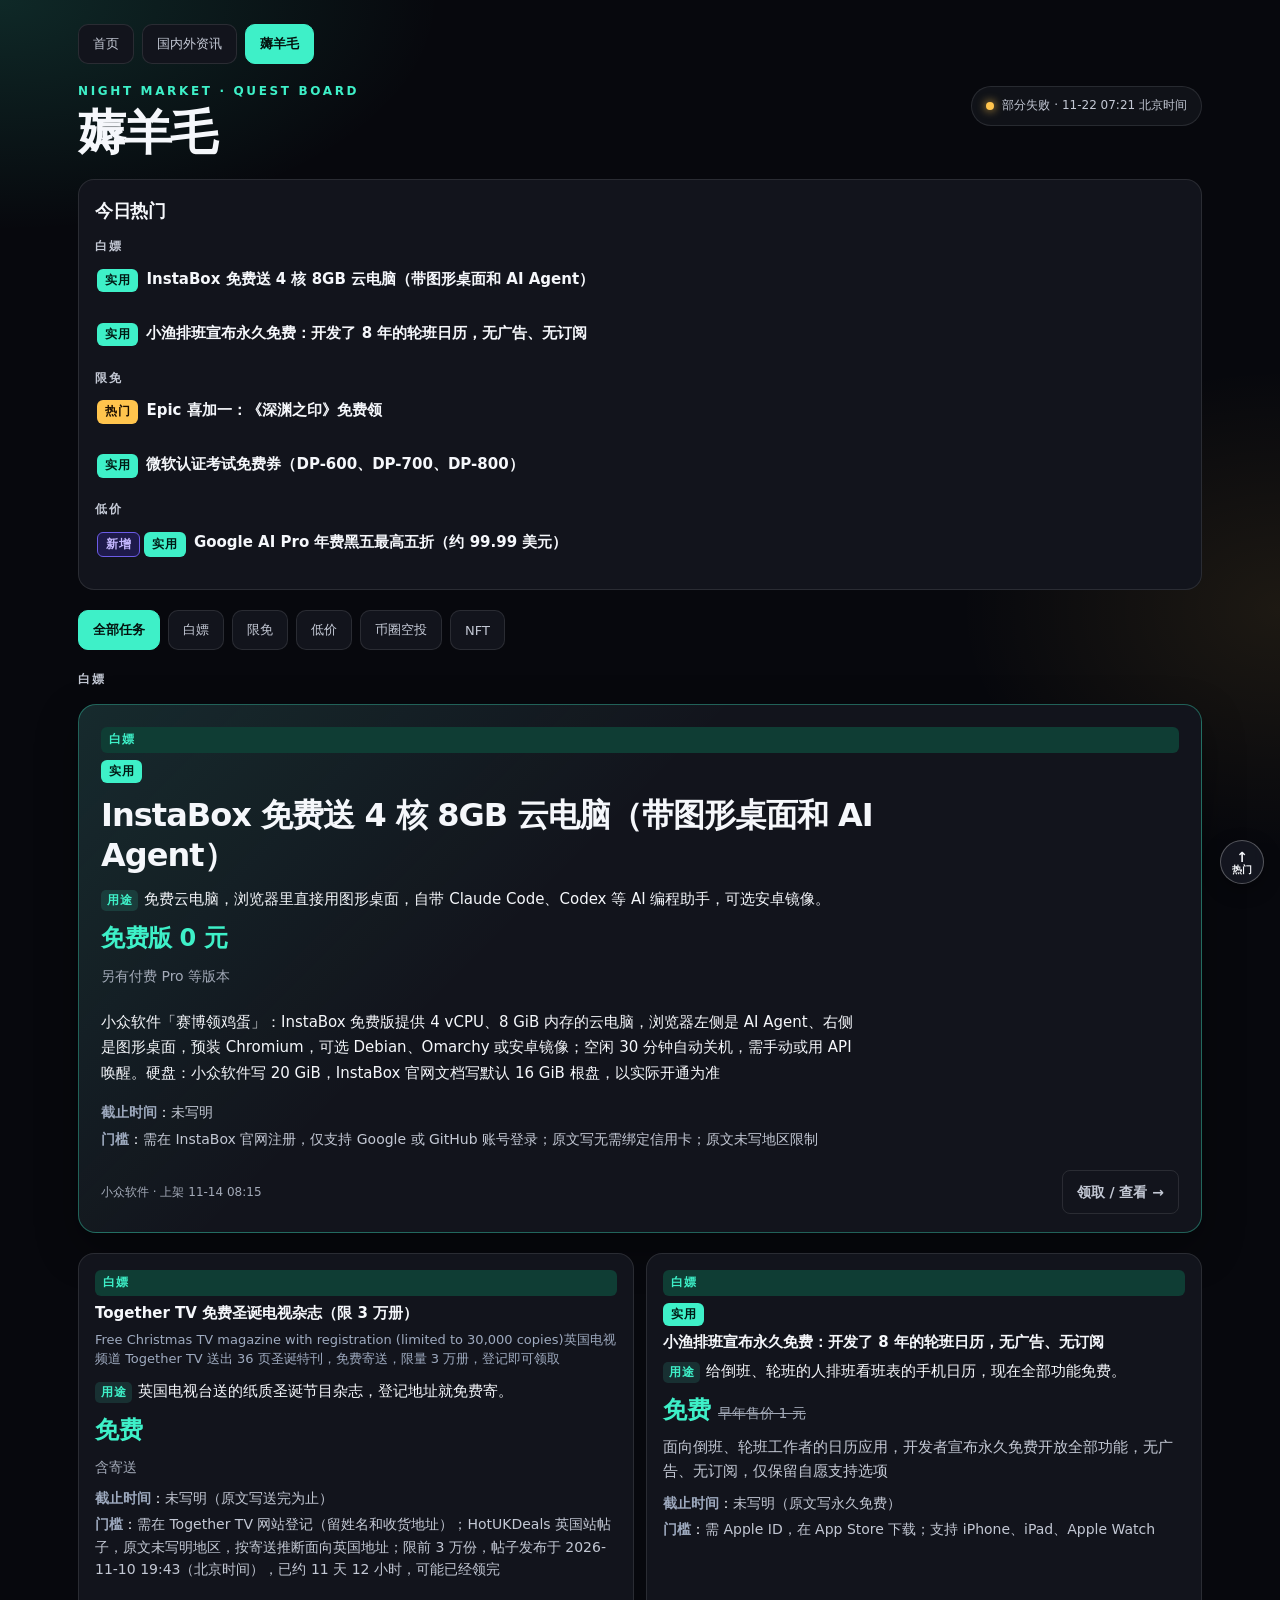
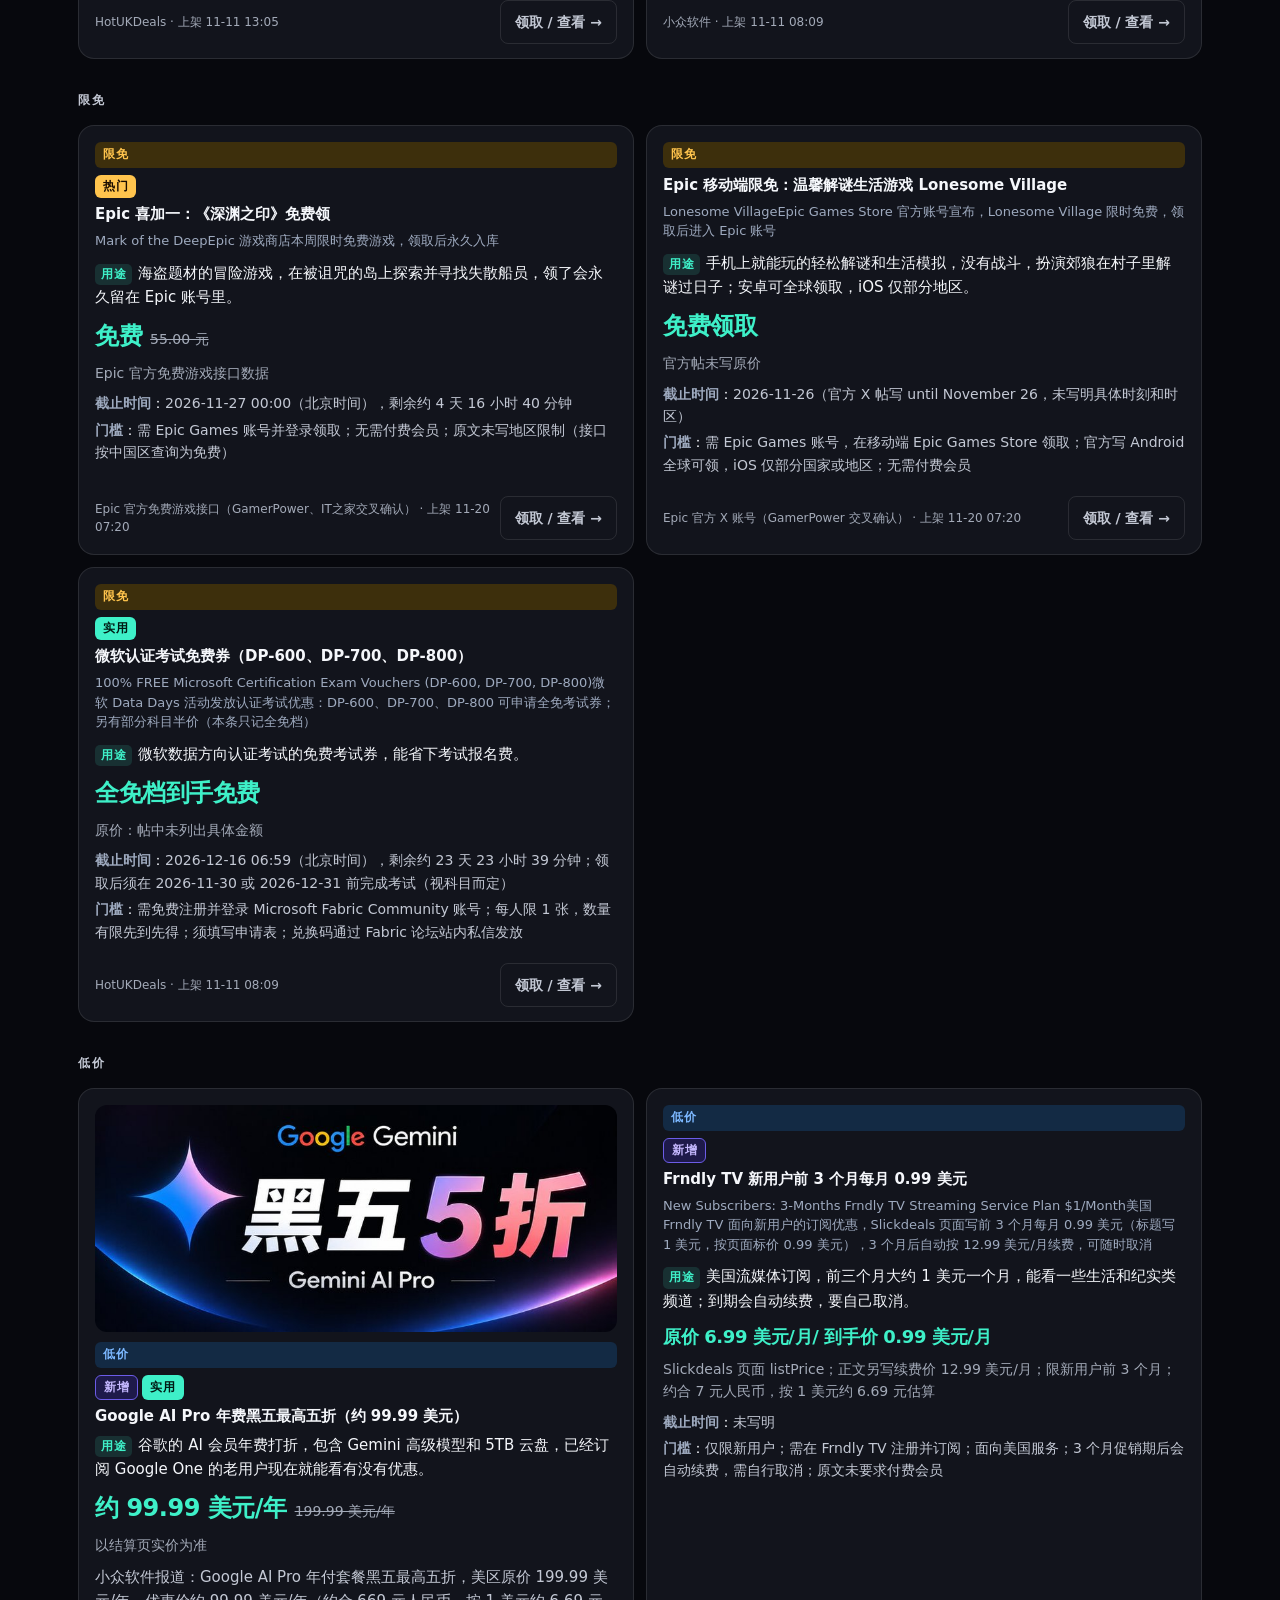
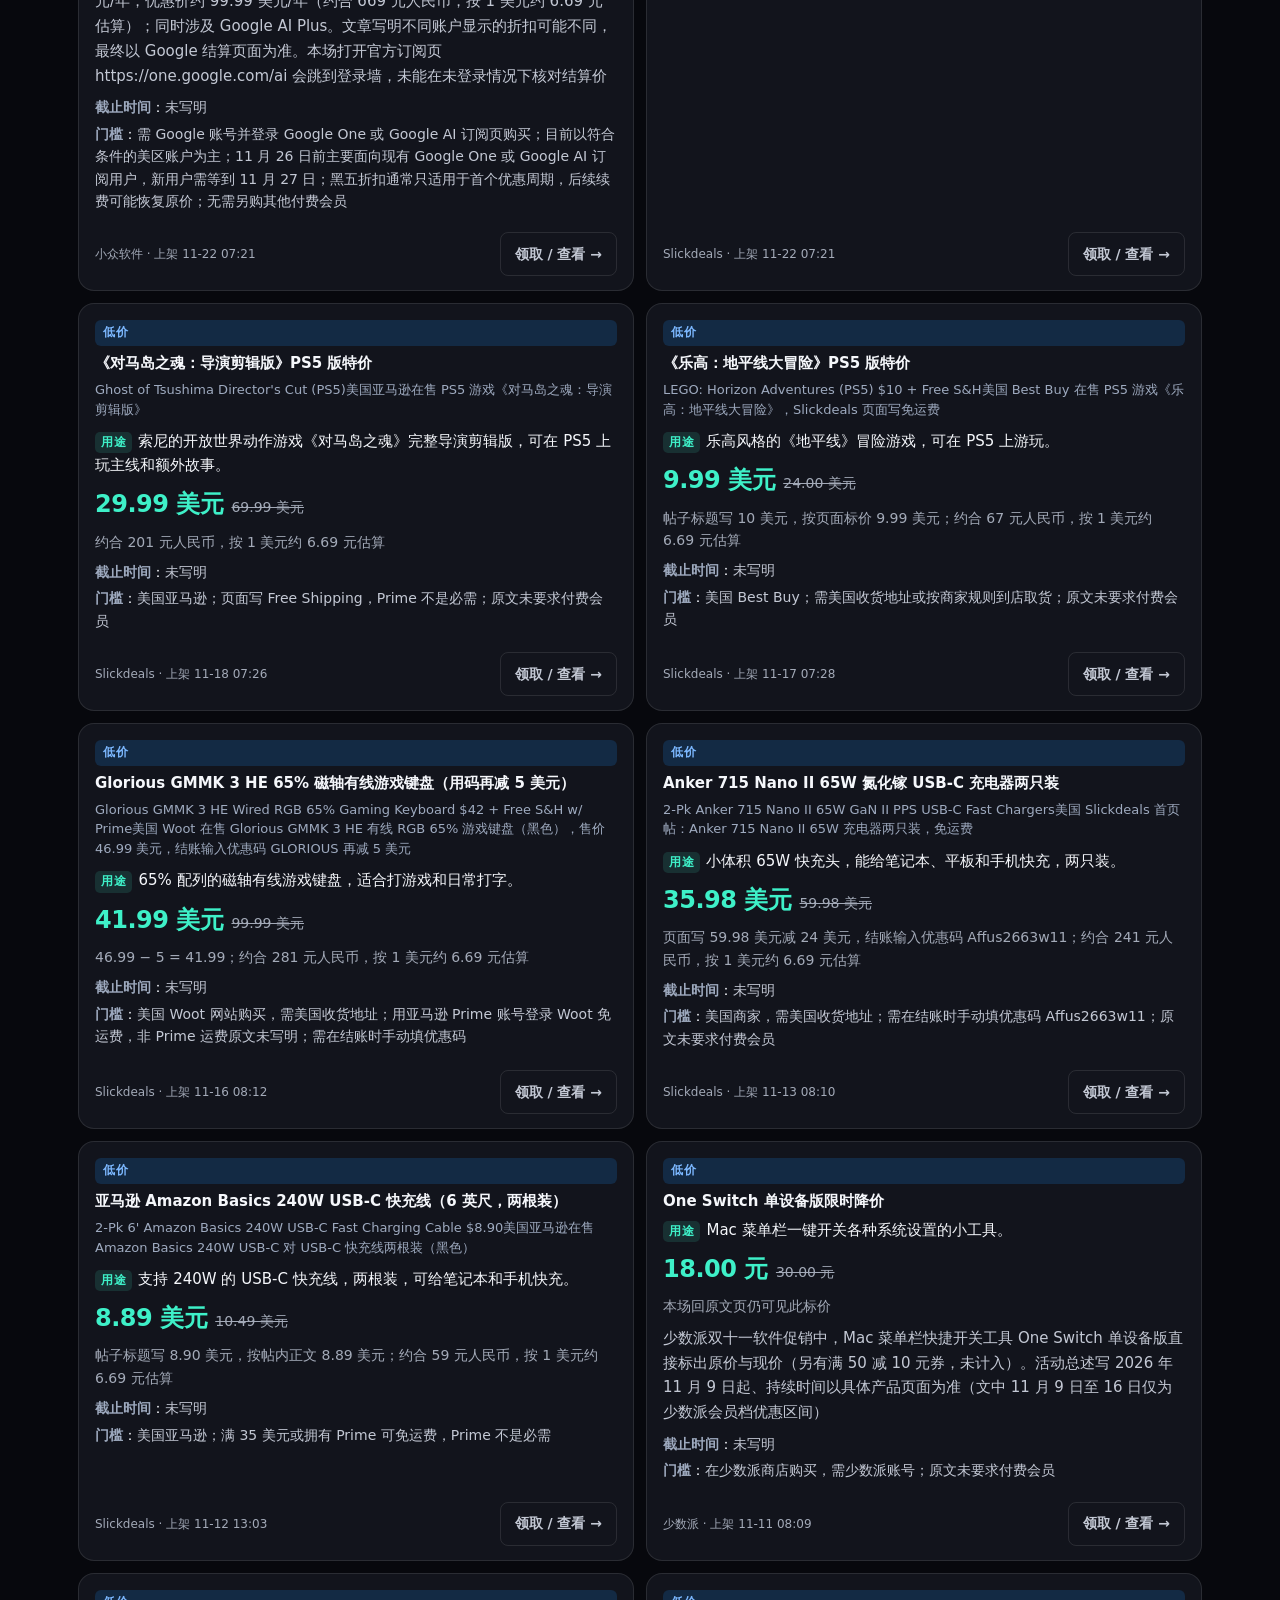
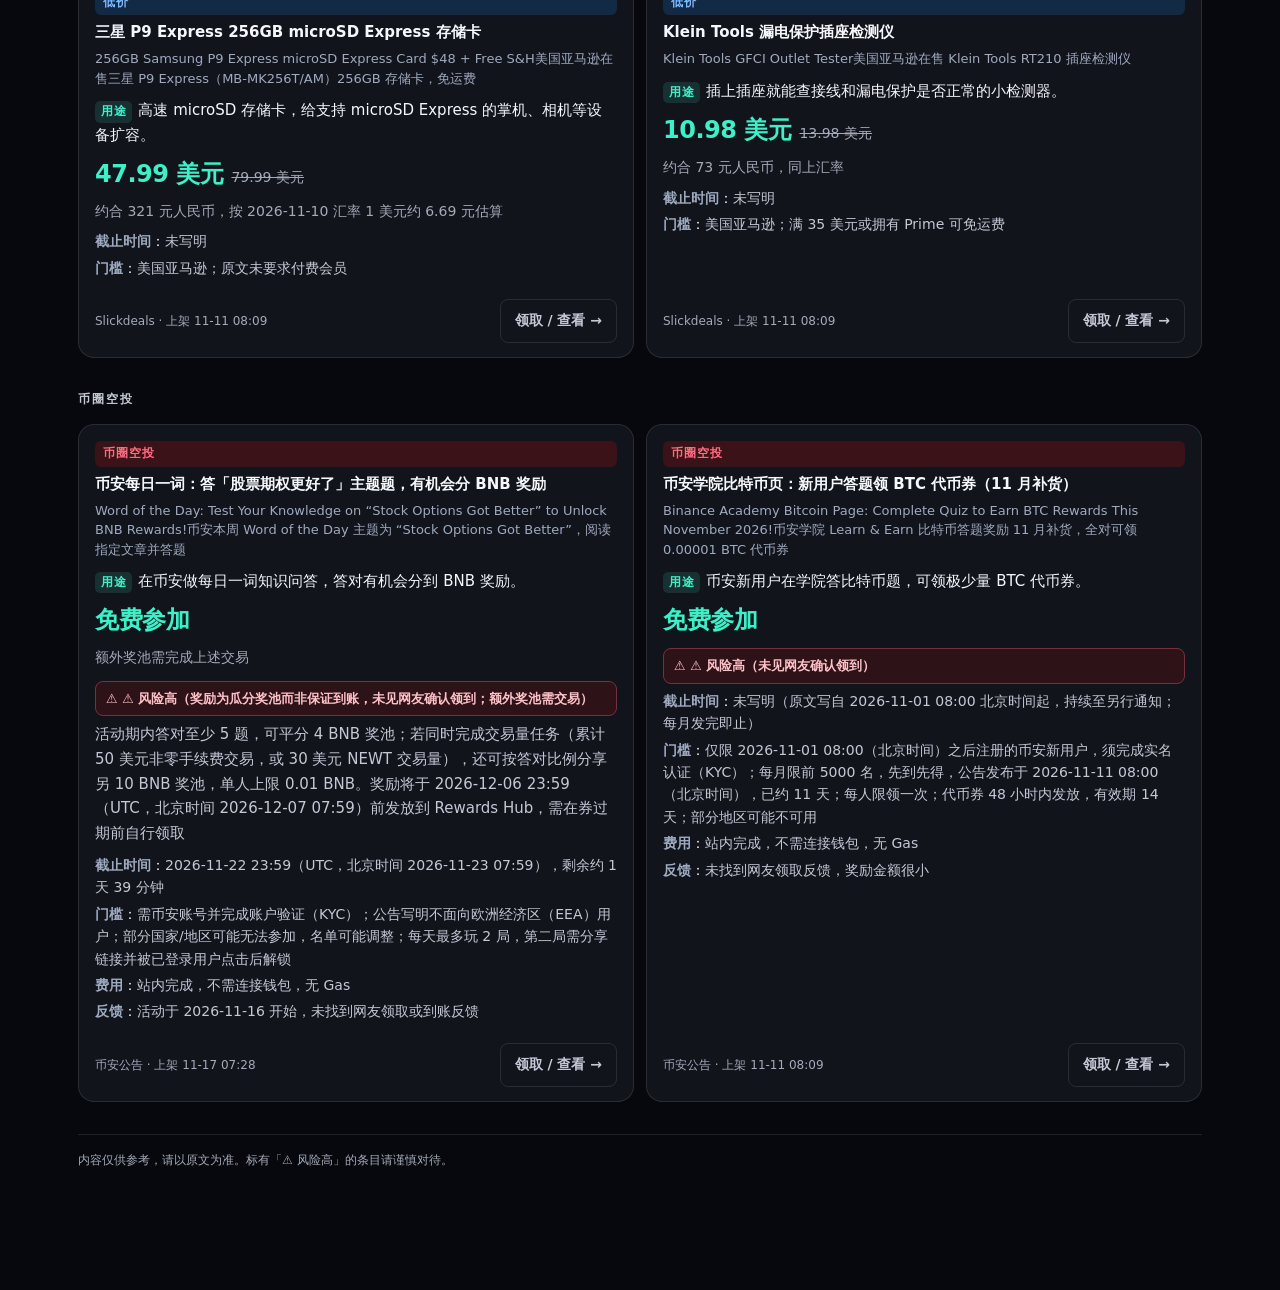
==== commit 3c2ec769: "publish deals: 更新于 2026-11-22 07:21" ====
--- a/deals/index.html
+++ b/deals/index.html
@@ -5,7 +5,7 @@
   <meta name="viewport" content="width=device-width, initial-scale=1, viewport-fit=cover">
   <title>薅羊毛 · 夜市任务板</title>
   <meta name="format-detection" content="telephone=no">
-  <meta name="muse-updated" content="更新于 2026-11-21 07:28（北京时间）">
+  <meta name="muse-updated" content="更新于 2026-11-22 07:21（北京时间）">
   <meta name="muse-status" content="部分失败">
   <style>/* D 夜间刊 · 公共基础样式 */
 :root {
@@ -659,7 +659,7 @@
         <div class="kicker">Night Market · Quest Board</div>
         <h1 class="page-title">薅羊毛</h1>
       </div>
-      <div class="pill"><span class="pill-dot warn"></span>部分失败 · 11-21 07:28 北京时间</div>
+      <div class="pill"><span class="pill-dot warn"></span>部分失败 · 11-22 07:21 北京时间</div>
     </header>
     
     <section id="hot" class="hot-zone">
@@ -676,6 +676,11 @@
 <li><a class="hot-link" href="#item-b3b4a553e5fb" data-cat="限免"><span class="badges"><span class="badge badge-hot">热门</span></span><span class="hot-text">Epic 喜加一：《深渊之印》免费领</span></a></li>
 <li><a class="hot-link" href="#item-d66015b15ec1" data-cat="限免"><span class="badges"><span class="badge badge-useful">实用</span></span><span class="hot-text">微软认证考试免费券（DP-600、DP-700、DP-800）</span></a></li>
 </ul></div>
+<div class="hot-group">
+<h3 class="hot-sec">低价</h3>
+<ul class="hot-list">
+<li><a class="hot-link" href="#item-62daf1f68fde" data-cat="低价"><span class="badges"><span class="badge badge-new">新增</span><span class="badge badge-useful">实用</span></span><span class="hot-text">Google AI Pro 年费黑五最高五折（约 99.99 美元）</span></a></li>
+</ul></div>
 </section>
     <div class="tabs" id="tabs"><button type="button" class="on" data-cat="all">全部任务</button><button type="button" data-cat="白嫖">白嫖</button><button type="button" data-cat="限免">限免</button><button type="button" data-cat="低价">低价</button><button type="button" data-cat="币圈空投">币圈空投</button><button type="button" data-cat="NFT">NFT</button></div>
     <main>
@@ -704,7 +709,7 @@
 <p class="item-use"><span class="item-use-label">用途</span>英国电视台送的纸质圣诞节目杂志，登记地址就免费寄。</p>
 <div class="price-row"><span class="price-main">免费</span></div>
 <p class="price-note">含寄送</p>
-<dl class="fields"><div><dt>截止时间</dt>：<dd>未写明（原文写送完为止）</dd></div><div><dt>门槛</dt>：<dd>需在 Together TV 网站登记（留姓名和收货地址）；HotUKDeals 英国站帖子，原文未写明地区，按寄送推断面向英国地址；限前 3 万份，帖子发布于 2026-11-10 19:43（北京时间），已约 10 天 11 小时，可能已领完</dd></div></dl>
+<dl class="fields"><div><dt>截止时间</dt>：<dd>未写明（原文写送完为止）</dd></div><div><dt>门槛</dt>：<dd>需在 Together TV 网站登记（留姓名和收货地址）；HotUKDeals 英国站帖子，原文未写明地区，按寄送推断面向英国地址；限前 3 万份，帖子发布于 2026-11-10 19:43（北京时间），已约 11 天 12 小时，可能已经领完</dd></div></dl>
 <div class="item-foot">
 <span class="source-name">HotUKDeals · 上架 11-11 13:05</span>
 <a class="open-link" href="https://www.hotukdeals.com/deals/free-christmas-tv-magazine-5028167" target="_blank" rel="noopener noreferrer">领取 / 查看 →</a>
@@ -736,7 +741,7 @@
 <p class="item-use"><span class="item-use-label">用途</span>海盗题材的冒险游戏，在被诅咒的岛上探索并寻找失散船员，领了会永久留在 Epic 账号里。</p>
 <div class="price-row"><span class="price-main">免费</span><span class="price-was">55.00 元</span></div>
 <p class="price-note">Epic 官方免费游戏接口数据</p>
-<dl class="fields"><div><dt>截止时间</dt>：<dd>2026-11-27 00:00（北京时间），剩余约 5 天 16 小时 30 分钟</dd></div><div><dt>门槛</dt>：<dd>需 Epic Games 账号并登录领取；无需付费会员；原文未写地区限制（接口按中国区查询为免费）</dd></div></dl>
+<dl class="fields"><div><dt>截止时间</dt>：<dd>2026-11-27 00:00（北京时间），剩余约 4 天 16 小时 40 分钟</dd></div><div><dt>门槛</dt>：<dd>需 Epic Games 账号并登录领取；无需付费会员；原文未写地区限制（接口按中国区查询为免费）</dd></div></dl>
 <div class="item-foot">
 <span class="source-name">Epic 官方免费游戏接口（GamerPower、IT之家交叉确认） · 上架 11-20 07:20</span>
 <a class="open-link" href="https://store.epicgames.com/zh-CN/p/mark-of-the-deep-f7dc08" target="_blank" rel="noopener noreferrer">领取 / 查看 →</a>
@@ -755,19 +760,6 @@
 <a class="open-link" href="https://store.epicgames.com/p/lonesome-village-android-15d165" target="_blank" rel="noopener noreferrer">领取 / 查看 →</a>
 </div>
 </article>
-<article class="item" id="item-1ade0bf61419" data-tags="" data-cat="限免">
-<div class="cat-tag limited">限免</div>
-<h3><a href="https://itch.io/b/3955/itching-for-games-3" target="_blank" rel="noopener noreferrer">itch.io「Itching for Games 3」116 件独立游戏合集，随意付（可 0 元）</a></h3>
-<p class="title-en">Itching for Games 3itch.io 上由 Bundle Everywhere 发起的合集，含 116 件作品（DRM-free，另有 5 个 Steam key），页面写「随意付，0 元也可全部拿走」，所付款项平分给作者</p>
-<p class="item-use"><span class="item-use-label">用途</span>一次拿下上百个小众独立游戏和素材，无 DRM，部分附 Steam key。</p>
-<div class="price-row"><span class="price-main">0 元</span><span class="price-was">约 359 美元</span></div>
-<p class="price-note">可自愿付费；页面 bundle 数据 actual_price=0，can_be_bought=true</p>
-<dl class="fields"><div><dt>截止时间</dt>：<dd>原文介绍写活动 10 月 22 日至 11 月 22 日；页面 bundle 数据 end_date 为 2026-11-21 23:00:00（未标明时区，若按 UTC 则为北京时间 2026-11-22 07:00），剩余约 23 小时 30 分钟（按 UTC 换算计）</dd></div><div><dt>门槛</dt>：<dd>需在 itch.io 领取，建议注册登录账号保存到库中；无需会员；原文未写地区限制</dd></div></dl>
-<div class="item-foot">
-<span class="source-name">GamerPower · 上架 11-13 08:10</span>
-<a class="open-link" href="https://itch.io/b/3955/itching-for-games-3" target="_blank" rel="noopener noreferrer">领取 / 查看 →</a>
-</div>
-</article>
 <article class="item" id="item-d66015b15ec1" data-tags="useful" data-cat="限免">
 <div class="cat-tag limited">限免</div>
 <span class="badges"><span class="badge badge-useful">实用</span></span>
@@ -776,7 +768,7 @@
 <p class="item-use"><span class="item-use-label">用途</span>微软数据方向认证考试的免费考试券，能省下考试报名费。</p>
 <div class="price-row"><span class="price-main">全免档到手免费</span></div>
 <p class="price-orig">原价：帖中未列出具体金额</p>
-<dl class="fields"><div><dt>截止时间</dt>：<dd>2026-12-16 06:59（北京时间），剩余约 24 天 23 小时；领取后须在 2026-11-30 或 2026-12-31 前完成考试（视科目而定）</dd></div><div><dt>门槛</dt>：<dd>需免费注册并登录 Microsoft Fabric Community 账号；每人限 1 张，数量有限先到先得；须填写申请表；兑换码通过 Fabric 论坛站内私信发放</dd></div></dl>
+<dl class="fields"><div><dt>截止时间</dt>：<dd>2026-12-16 06:59（北京时间），剩余约 23 天 23 小时 39 分钟；领取后须在 2026-11-30 或 2026-12-31 前完成考试（视科目而定）</dd></div><div><dt>门槛</dt>：<dd>需免费注册并登录 Microsoft Fabric Community 账号；每人限 1 张，数量有限先到先得；须填写申请表；兑换码通过 Fabric 论坛站内私信发放</dd></div></dl>
 <div class="item-foot">
 <span class="source-name">HotUKDeals · 上架 11-11 08:09</span>
 <a class="open-link" href="https://www.hotukdeals.com/deals/100-free-microsoft-certification-exam-vouchers-dp-600-dp-700-dp-800-5028433" target="_blank" rel="noopener noreferrer">领取 / 查看 →</a>
@@ -787,6 +779,35 @@
 <section class="board" data-sec="低价">
 <div class="board-header">低价</div>
 <div class="board-grid">
+<article class="item" id="item-62daf1f68fde" data-tags="new useful" data-cat="低价">
+<img class="item-img" src="../img/2026-11-22-d680e019.jpg" alt="Google AI Pro 年费黑五最高五折（约 99.99 美元）">
+<div class="cat-tag deal">低价</div>
+<span class="badges"><span class="badge badge-new">新增</span><span class="badge badge-useful">实用</span></span>
+<h3><a href="https://www.appinn.com/google-ai-pro-black-friday-2026/" target="_blank" rel="noopener noreferrer">Google AI Pro 年费黑五最高五折（约 99.99 美元）</a></h3>
+<p class="item-use"><span class="item-use-label">用途</span>谷歌的 AI 会员年费打折，包含 Gemini 高级模型和 5TB 云盘，已经订阅 Google One 的老用户现在就能看有没有优惠。</p>
+<div class="price-row"><span class="price-main">约 99.99 美元/年</span><span class="price-was">199.99 美元/年</span></div>
+<p class="price-note">以结算页实价为准</p>
+<p class="desc">小众软件报道：Google AI Pro 年付套餐黑五最高五折，美区原价 199.99 美元/年，优惠价约 99.99 美元/年（约合 669 元人民币，按 1 美元约 6.69 元估算）；同时涉及 Google AI Plus。文章写明不同账户显示的折扣可能不同，最终以 Google 结算页面为准。本场打开官方订阅页 https://one.google.com/ai 会跳到登录墙，未能在未登录情况下核对结算价</p>
+<dl class="fields"><div><dt>截止时间</dt>：<dd>未写明</dd></div><div><dt>门槛</dt>：<dd>需 Google 账号并登录 Google One 或 Google AI 订阅页购买；目前以符合条件的美区账户为主；11 月 26 日前主要面向现有 Google One 或 Google AI 订阅用户，新用户需等到 11 月 27 日；黑五折扣通常只适用于首个优惠周期，后续续费可能恢复原价；无需另购其他付费会员</dd></div></dl>
+<div class="item-foot">
+<span class="source-name">小众软件 · 上架 11-22 07:21</span>
+<a class="open-link" href="https://www.appinn.com/google-ai-pro-black-friday-2026/" target="_blank" rel="noopener noreferrer">领取 / 查看 →</a>
+</div>
+</article>
+<article class="item" id="item-7c0789774853" data-tags="new" data-cat="低价">
+<div class="cat-tag deal">低价</div>
+<span class="badges"><span class="badge badge-new">新增</span></span>
+<h3><a href="https://slickdeals.net/f/20363895-frndly-tv-50-channel-streaming-service-hallmark-lifetime-history-channel-and-more-99c-a-month-for-3-months" target="_blank" rel="noopener noreferrer">Frndly TV 新用户前 3 个月每月 0.99 美元</a></h3>
+<p class="title-en">New Subscribers: 3-Months Frndly TV Streaming Service Plan $1/Month美国 Frndly TV 面向新用户的订阅优惠，Slickdeals 页面写前 3 个月每月 0.99 美元（标题写 1 美元，按页面标价 0.99 美元），3 个月后自动按 12.99 美元/月续费，可随时取消</p>
+<p class="item-use"><span class="item-use-label">用途</span>美国流媒体订阅，前三个月大约 1 美元一个月，能看一些生活和纪实类频道；到期会自动续费，要自己取消。</p>
+<div class="price-row"><span class="price-main price-long">原价 6.99 美元/月/ 到手价 0.99 美元/月</span></div>
+<p class="price-note">Slickdeals 页面 listPrice；正文另写续费价 12.99 美元/月；限新用户前 3 个月；约合 7 元人民币，按 1 美元约 6.69 元估算</p>
+<dl class="fields"><div><dt>截止时间</dt>：<dd>未写明</dd></div><div><dt>门槛</dt>：<dd>仅限新用户；需在 Frndly TV 注册并订阅；面向美国服务；3 个月促销期后会自动续费，需自行取消；原文未要求付费会员</dd></div></dl>
+<div class="item-foot">
+<span class="source-name">Slickdeals · 上架 11-22 07:21</span>
+<a class="open-link" href="https://slickdeals.net/f/20363895-frndly-tv-50-channel-streaming-service-hallmark-lifetime-history-channel-and-more-99c-a-month-for-3-months" target="_blank" rel="noopener noreferrer">领取 / 查看 →</a>
+</div>
+</article>
 <article class="item" id="item-dc93faeb3c2e" data-tags="" data-cat="低价">
 <div class="cat-tag deal">低价</div>
 <h3><a href="https://slickdeals.net/f/20317593-ghost-of-tsushima-director-s-cut-playstation-5-29-99" target="_blank" rel="noopener noreferrer">《对马岛之魂：导演剪辑版》PS5 版特价</a></h3>
@@ -905,7 +926,7 @@
 <p class="price-note">额外奖池需完成上述交易</p>
 <div class="risk">⚠ ⚠ 风险高（奖励为瓜分奖池而非保证到账，未见网友确认领到；额外奖池需交易）</div>
 <p class="desc">活动期内答对至少 5 题，可平分 4 BNB 奖池；若同时完成交易量任务（累计 50 美元非零手续费交易，或 30 美元 NEWT 交易量），还可按答对比例分享另 10 BNB 奖池，单人上限 0.01 BNB。奖励将于 2026-12-06 23:59（UTC，北京时间 2026-12-07 07:59）前发放到 Rewards Hub，需在券过期前自行领取</p>
-<dl class="fields"><div><dt>截止时间</dt>：<dd>2026-11-22 23:59（UTC，北京时间 2026-11-23 07:59），剩余约 2 天</dd></div><div><dt>门槛</dt>：<dd>需币安账号并完成账户验证（KYC）；公告写明不面向欧洲经济区（EEA）用户；部分国家/地区可能无法参加，名单可能调整；每天最多玩 2 局，第二局需分享链接并被已登录用户点击后解锁</dd></div><div><dt>费用</dt>：<dd>站内完成，不需连接钱包，无 Gas</dd></div><div><dt>反馈</dt>：<dd>活动于 2026-11-16 开始，未找到网友领取或到账反馈</dd></div></dl>
+<dl class="fields"><div><dt>截止时间</dt>：<dd>2026-11-22 23:59（UTC，北京时间 2026-11-23 07:59），剩余约 1 天 39 分钟</dd></div><div><dt>门槛</dt>：<dd>需币安账号并完成账户验证（KYC）；公告写明不面向欧洲经济区（EEA）用户；部分国家/地区可能无法参加，名单可能调整；每天最多玩 2 局，第二局需分享链接并被已登录用户点击后解锁</dd></div><div><dt>费用</dt>：<dd>站内完成，不需连接钱包，无 Gas</dd></div><div><dt>反馈</dt>：<dd>活动于 2026-11-16 开始，未找到网友领取或到账反馈</dd></div></dl>
 <div class="item-foot">
 <span class="source-name">币安公告 · 上架 11-17 07:28</span>
 <a class="open-link" href="https://www.binance.com/en/support/announcement/e1416125fa44407f92af70b594b215a3" target="_blank" rel="noopener noreferrer">领取 / 查看 →</a>
@@ -918,7 +939,7 @@
 <p class="item-use"><span class="item-use-label">用途</span>币安新用户在学院答比特币题，可领极少量 BTC 代币券。</p>
 <div class="price-row"><span class="price-main">免费参加</span></div>
 <div class="risk">⚠ ⚠ 风险高（未见网友确认领到）</div>
-<dl class="fields"><div><dt>截止时间</dt>：<dd>未写明（原文写自 2026-11-01 08:00 北京时间起，持续至另行通知；每月发完即止）</dd></div><div><dt>门槛</dt>：<dd>仅限 2026-11-01 08:00（北京时间）之后注册的币安新用户，须完成实名认证（KYC）；每月限前 5000 名，先到先得，公告发布于 2026-11-11 08:00（北京时间），已约 10 天；每人限领一次；代币券 48 小时内发放，有效期 14 天；部分地区可能不可用</dd></div><div><dt>费用</dt>：<dd>站内完成，不需连接钱包，无 Gas</dd></div><div><dt>反馈</dt>：<dd>未找到网友领取反馈，奖励金额很小</dd></div></dl>
+<dl class="fields"><div><dt>截止时间</dt>：<dd>未写明（原文写自 2026-11-01 08:00 北京时间起，持续至另行通知；每月发完即止）</dd></div><div><dt>门槛</dt>：<dd>仅限 2026-11-01 08:00（北京时间）之后注册的币安新用户，须完成实名认证（KYC）；每月限前 5000 名，先到先得，公告发布于 2026-11-11 08:00（北京时间），已约 11 天；每人限领一次；代币券 48 小时内发放，有效期 14 天；部分地区可能不可用</dd></div><div><dt>费用</dt>：<dd>站内完成，不需连接钱包，无 Gas</dd></div><div><dt>反馈</dt>：<dd>未找到网友领取反馈，奖励金额很小</dd></div></dl>
 <div class="item-foot">
 <span class="source-name">币安公告 · 上架 11-11 08:09</span>
 <a class="open-link" href="https://www.binance.com/en/support/announcement/6b80fb6b884e4f5bb60be4ec475d6190" target="_blank" rel="noopener noreferrer">领取 / 查看 →</a>
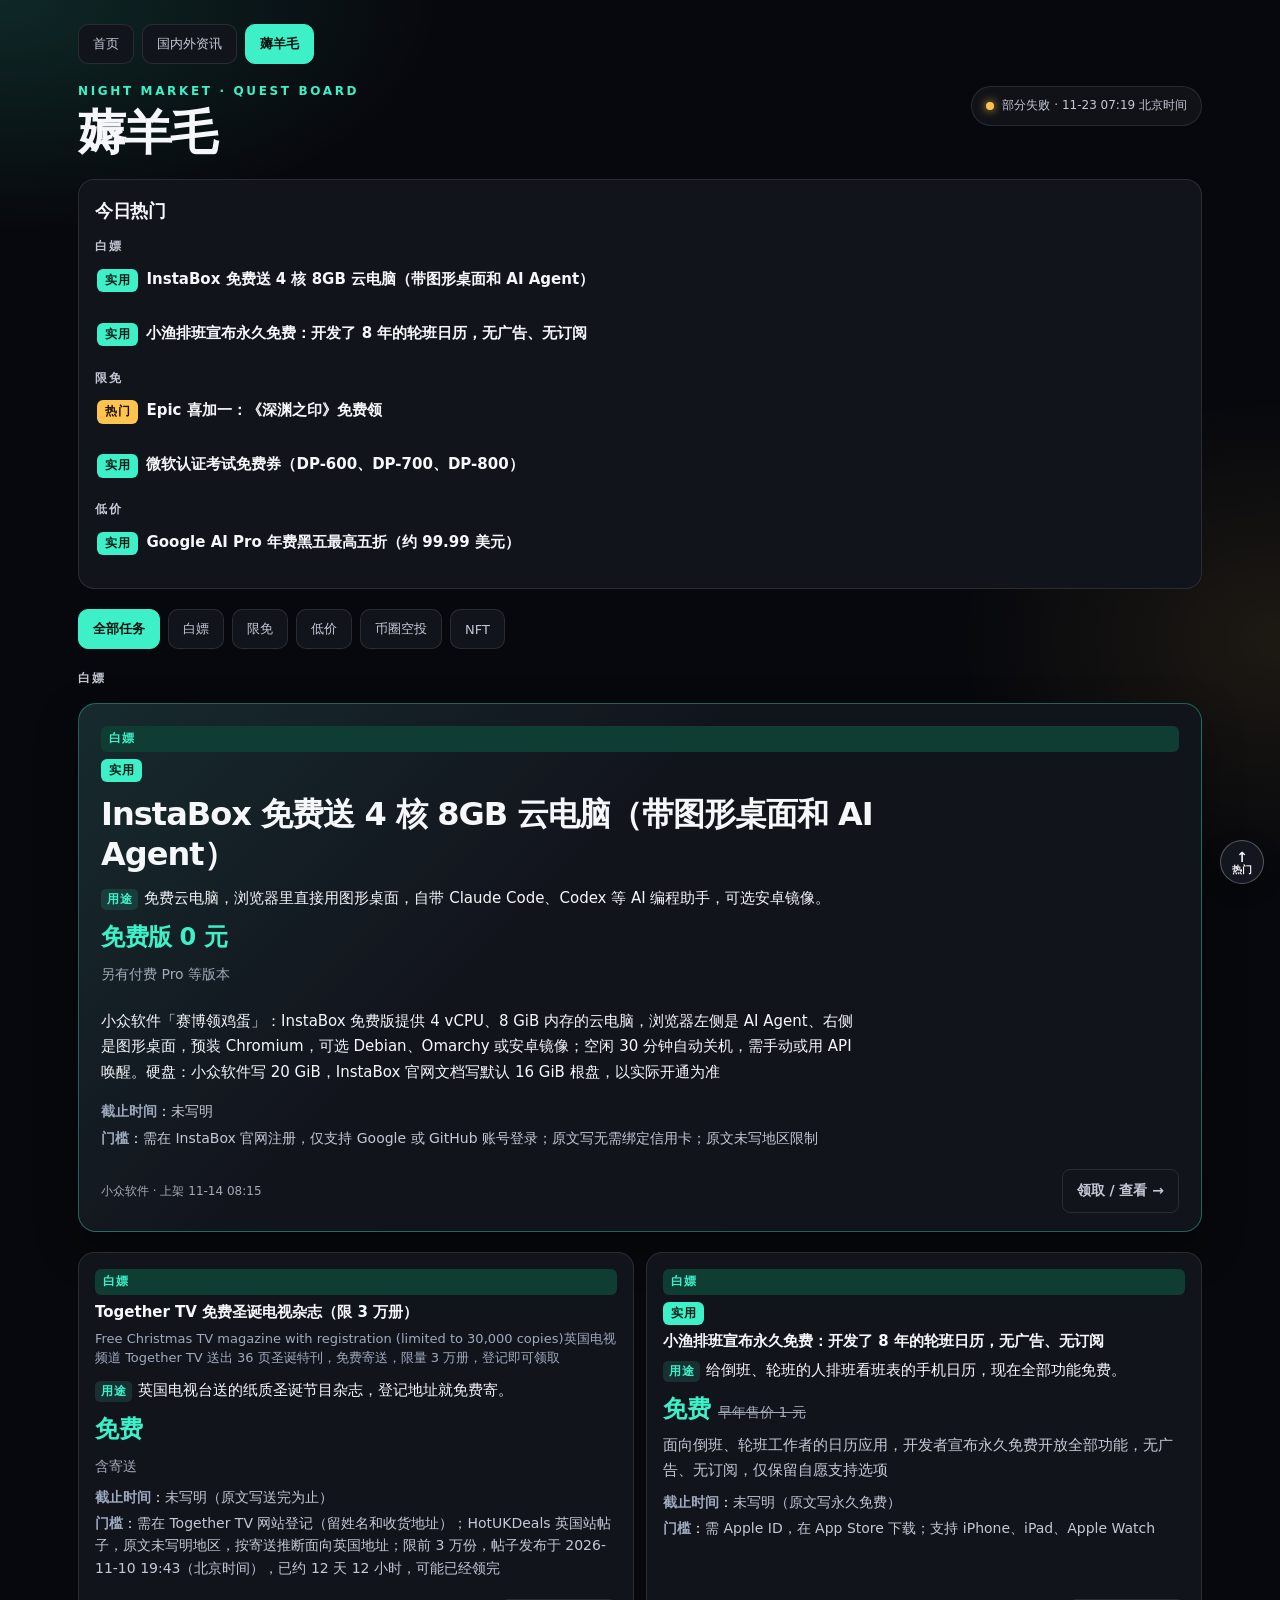
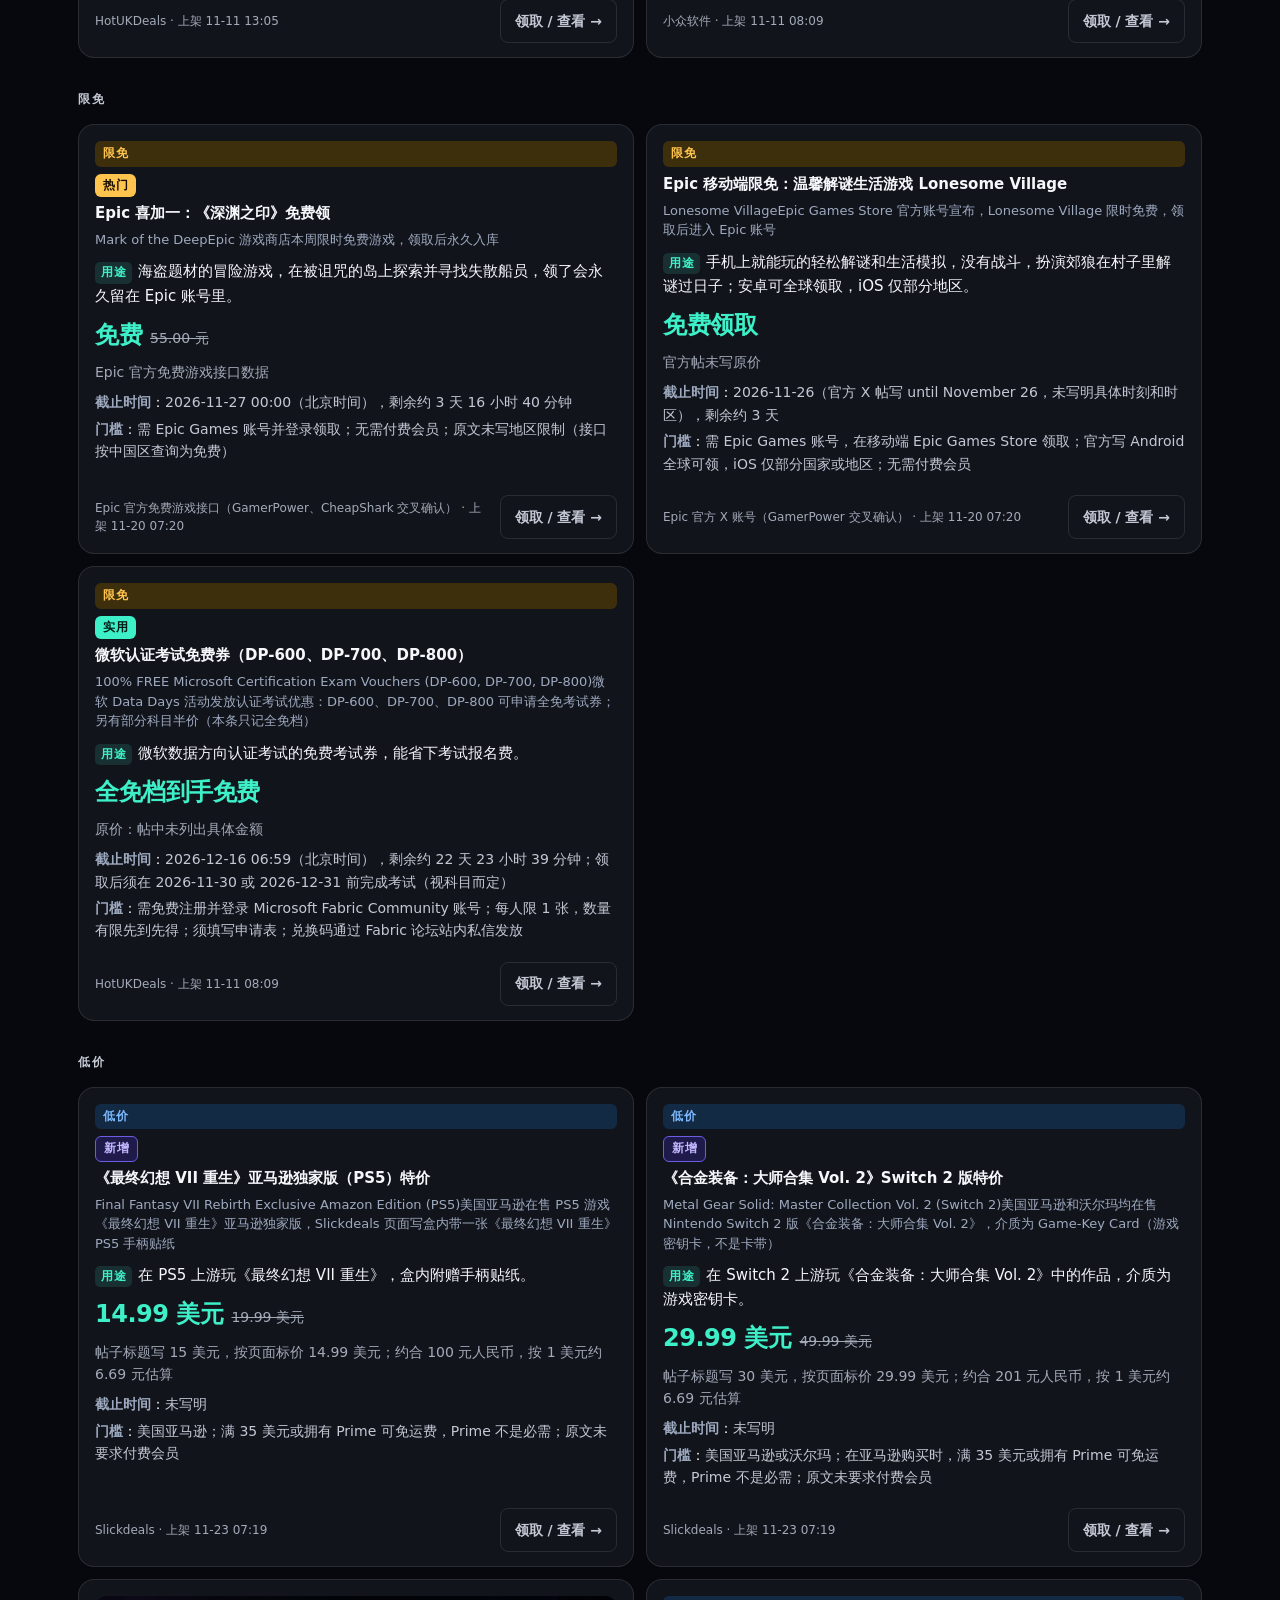
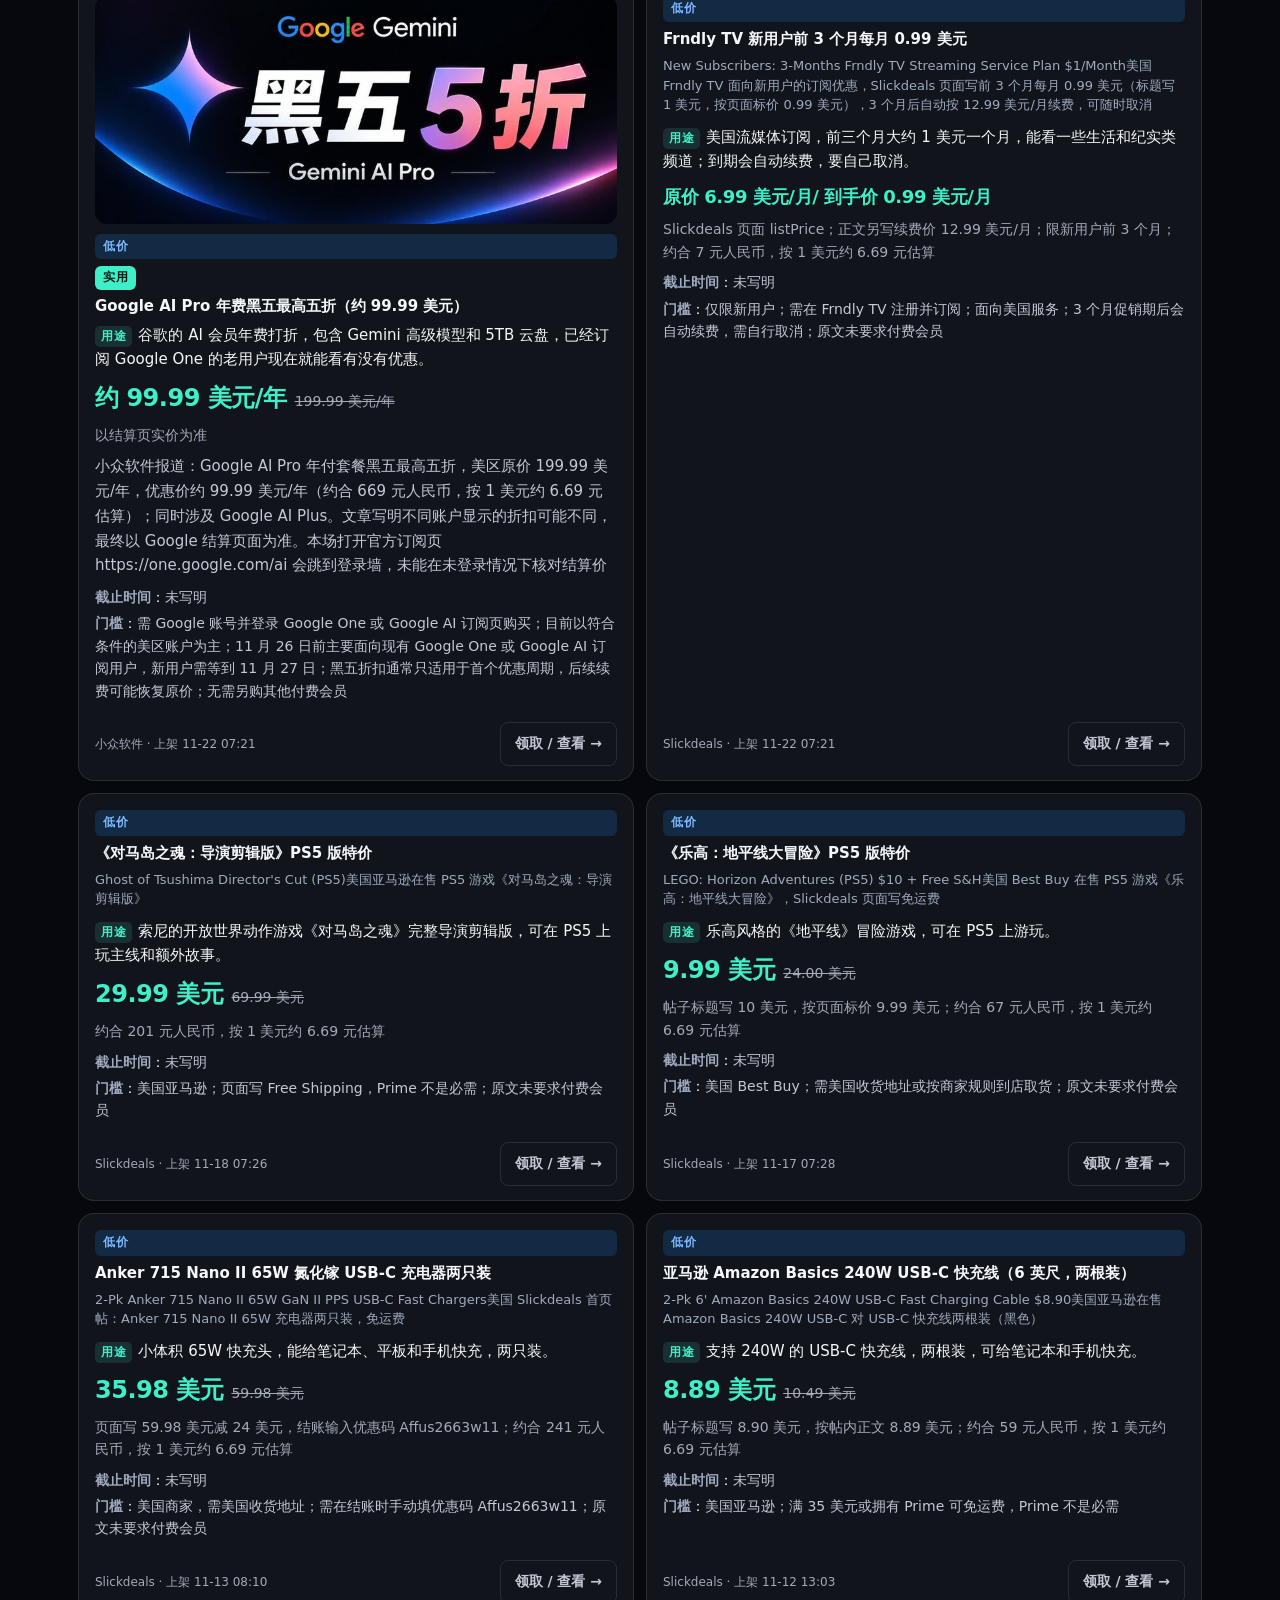
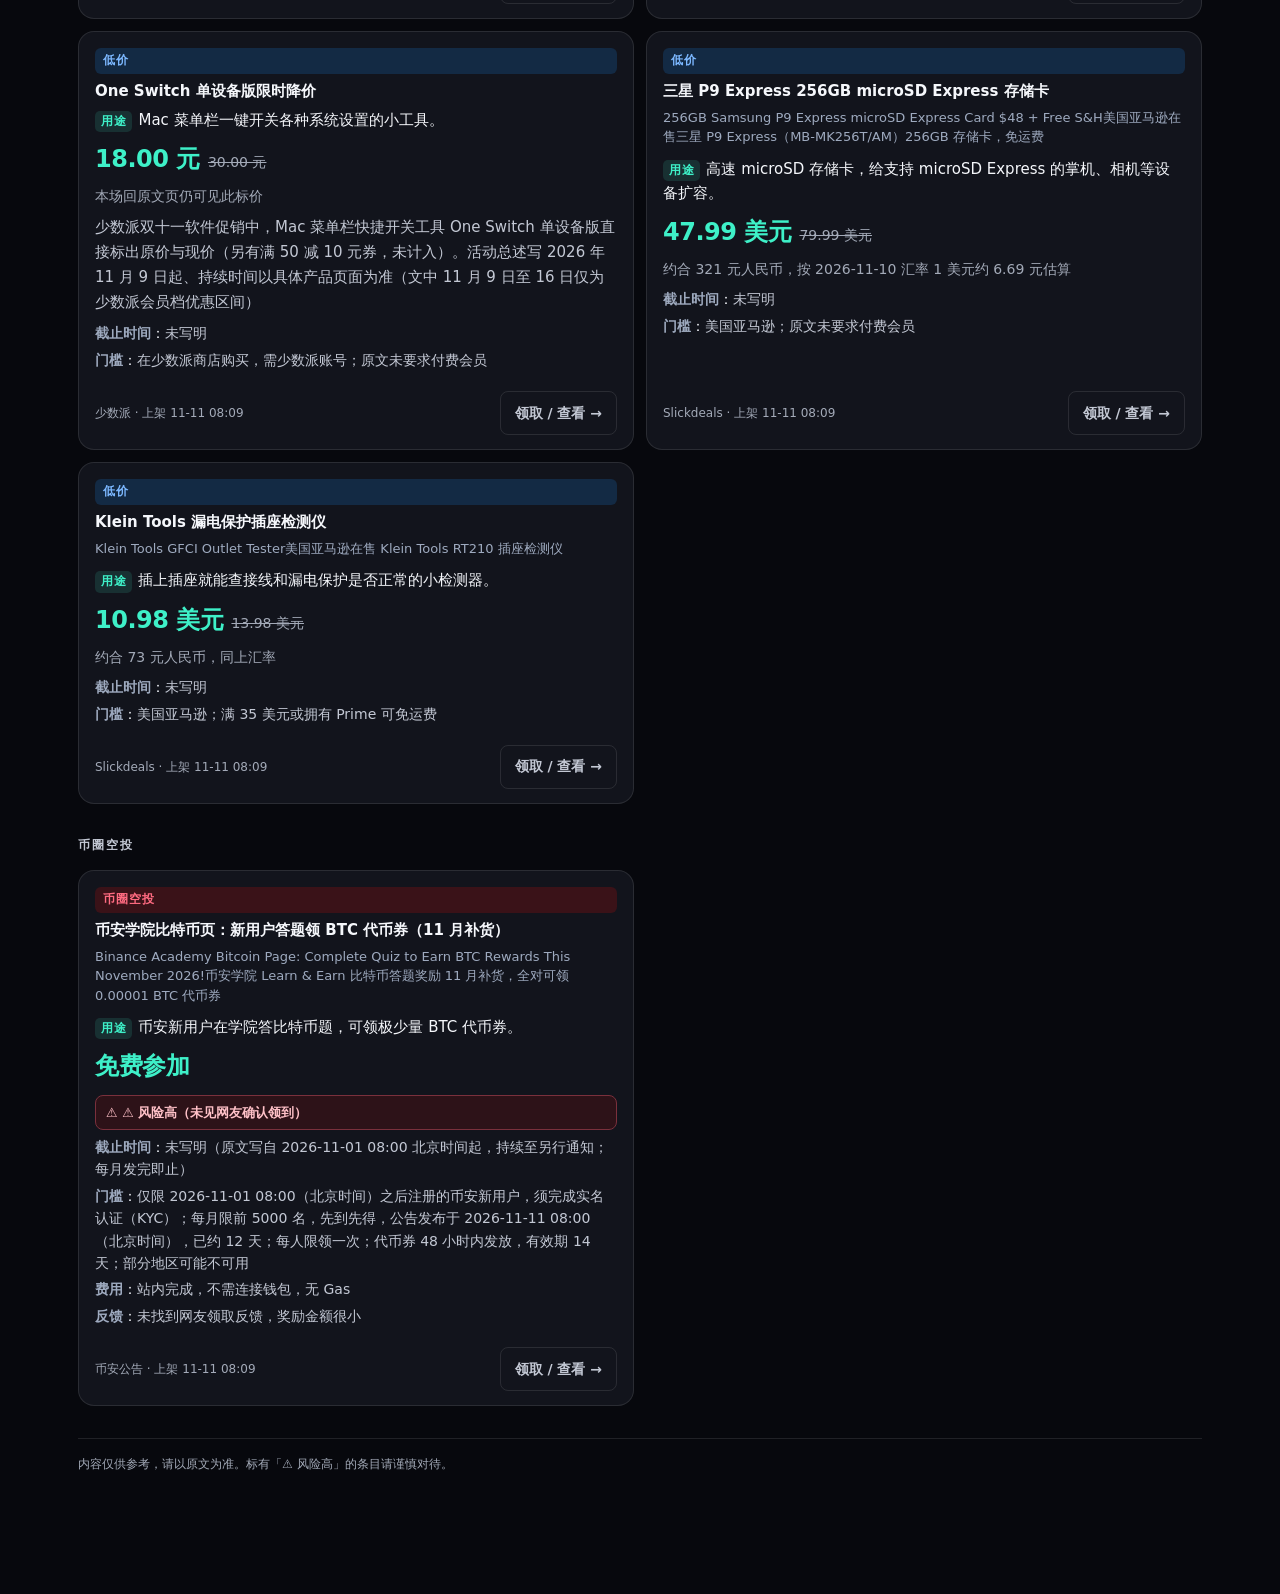
==== commit 4fef681f: "publish deals: 更新于 2026-11-23 07:19" ====
--- a/deals/index.html
+++ b/deals/index.html
@@ -5,7 +5,7 @@
   <meta name="viewport" content="width=device-width, initial-scale=1, viewport-fit=cover">
   <title>薅羊毛 · 夜市任务板</title>
   <meta name="format-detection" content="telephone=no">
-  <meta name="muse-updated" content="更新于 2026-11-22 07:21（北京时间）">
+  <meta name="muse-updated" content="更新于 2026-11-23 07:19（北京时间）">
   <meta name="muse-status" content="部分失败">
   <style>/* D 夜间刊 · 公共基础样式 */
 :root {
@@ -659,7 +659,7 @@
         <div class="kicker">Night Market · Quest Board</div>
         <h1 class="page-title">薅羊毛</h1>
       </div>
-      <div class="pill"><span class="pill-dot warn"></span>部分失败 · 11-22 07:21 北京时间</div>
+      <div class="pill"><span class="pill-dot warn"></span>部分失败 · 11-23 07:19 北京时间</div>
     </header>
     
     <section id="hot" class="hot-zone">
@@ -679,7 +679,7 @@
 <div class="hot-group">
 <h3 class="hot-sec">低价</h3>
 <ul class="hot-list">
-<li><a class="hot-link" href="#item-62daf1f68fde" data-cat="低价"><span class="badges"><span class="badge badge-new">新增</span><span class="badge badge-useful">实用</span></span><span class="hot-text">Google AI Pro 年费黑五最高五折（约 99.99 美元）</span></a></li>
+<li><a class="hot-link" href="#item-85c1d2386c2e" data-cat="低价"><span class="badges"><span class="badge badge-useful">实用</span></span><span class="hot-text">Google AI Pro 年费黑五最高五折（约 99.99 美元）</span></a></li>
 </ul></div>
 </section>
     <div class="tabs" id="tabs"><button type="button" class="on" data-cat="all">全部任务</button><button type="button" data-cat="白嫖">白嫖</button><button type="button" data-cat="限免">限免</button><button type="button" data-cat="低价">低价</button><button type="button" data-cat="币圈空投">币圈空投</button><button type="button" data-cat="NFT">NFT</button></div>
@@ -709,7 +709,7 @@
 <p class="item-use"><span class="item-use-label">用途</span>英国电视台送的纸质圣诞节目杂志，登记地址就免费寄。</p>
 <div class="price-row"><span class="price-main">免费</span></div>
 <p class="price-note">含寄送</p>
-<dl class="fields"><div><dt>截止时间</dt>：<dd>未写明（原文写送完为止）</dd></div><div><dt>门槛</dt>：<dd>需在 Together TV 网站登记（留姓名和收货地址）；HotUKDeals 英国站帖子，原文未写明地区，按寄送推断面向英国地址；限前 3 万份，帖子发布于 2026-11-10 19:43（北京时间），已约 11 天 12 小时，可能已经领完</dd></div></dl>
+<dl class="fields"><div><dt>截止时间</dt>：<dd>未写明（原文写送完为止）</dd></div><div><dt>门槛</dt>：<dd>需在 Together TV 网站登记（留姓名和收货地址）；HotUKDeals 英国站帖子，原文未写明地区，按寄送推断面向英国地址；限前 3 万份，帖子发布于 2026-11-10 19:43（北京时间），已约 12 天 12 小时，可能已经领完</dd></div></dl>
 <div class="item-foot">
 <span class="source-name">HotUKDeals · 上架 11-11 13:05</span>
 <a class="open-link" href="https://www.hotukdeals.com/deals/free-christmas-tv-magazine-5028167" target="_blank" rel="noopener noreferrer">领取 / 查看 →</a>
@@ -741,9 +741,9 @@
 <p class="item-use"><span class="item-use-label">用途</span>海盗题材的冒险游戏，在被诅咒的岛上探索并寻找失散船员，领了会永久留在 Epic 账号里。</p>
 <div class="price-row"><span class="price-main">免费</span><span class="price-was">55.00 元</span></div>
 <p class="price-note">Epic 官方免费游戏接口数据</p>
-<dl class="fields"><div><dt>截止时间</dt>：<dd>2026-11-27 00:00（北京时间），剩余约 4 天 16 小时 40 分钟</dd></div><div><dt>门槛</dt>：<dd>需 Epic Games 账号并登录领取；无需付费会员；原文未写地区限制（接口按中国区查询为免费）</dd></div></dl>
-<div class="item-foot">
-<span class="source-name">Epic 官方免费游戏接口（GamerPower、IT之家交叉确认） · 上架 11-20 07:20</span>
+<dl class="fields"><div><dt>截止时间</dt>：<dd>2026-11-27 00:00（北京时间），剩余约 3 天 16 小时 40 分钟</dd></div><div><dt>门槛</dt>：<dd>需 Epic Games 账号并登录领取；无需付费会员；原文未写地区限制（接口按中国区查询为免费）</dd></div></dl>
+<div class="item-foot">
+<span class="source-name">Epic 官方免费游戏接口（GamerPower、CheapShark 交叉确认） · 上架 11-20 07:20</span>
 <a class="open-link" href="https://store.epicgames.com/zh-CN/p/mark-of-the-deep-f7dc08" target="_blank" rel="noopener noreferrer">领取 / 查看 →</a>
 </div>
 </article>
@@ -754,7 +754,7 @@
 <p class="item-use"><span class="item-use-label">用途</span>手机上就能玩的轻松解谜和生活模拟，没有战斗，扮演郊狼在村子里解谜过日子；安卓可全球领取，iOS 仅部分地区。</p>
 <div class="price-row"><span class="price-main">免费领取</span></div>
 <p class="price-note">官方帖未写原价</p>
-<dl class="fields"><div><dt>截止时间</dt>：<dd>2026-11-26（官方 X 帖写 until November 26，未写明具体时刻和时区）</dd></div><div><dt>门槛</dt>：<dd>需 Epic Games 账号，在移动端 Epic Games Store 领取；官方写 Android 全球可领，iOS 仅部分国家或地区；无需付费会员</dd></div></dl>
+<dl class="fields"><div><dt>截止时间</dt>：<dd>2026-11-26（官方 X 帖写 until November 26，未写明具体时刻和时区），剩余约 3 天</dd></div><div><dt>门槛</dt>：<dd>需 Epic Games 账号，在移动端 Epic Games Store 领取；官方写 Android 全球可领，iOS 仅部分国家或地区；无需付费会员</dd></div></dl>
 <div class="item-foot">
 <span class="source-name">Epic 官方 X 账号（GamerPower 交叉确认） · 上架 11-20 07:20</span>
 <a class="open-link" href="https://store.epicgames.com/p/lonesome-village-android-15d165" target="_blank" rel="noopener noreferrer">领取 / 查看 →</a>
@@ -768,7 +768,7 @@
 <p class="item-use"><span class="item-use-label">用途</span>微软数据方向认证考试的免费考试券，能省下考试报名费。</p>
 <div class="price-row"><span class="price-main">全免档到手免费</span></div>
 <p class="price-orig">原价：帖中未列出具体金额</p>
-<dl class="fields"><div><dt>截止时间</dt>：<dd>2026-12-16 06:59（北京时间），剩余约 23 天 23 小时 39 分钟；领取后须在 2026-11-30 或 2026-12-31 前完成考试（视科目而定）</dd></div><div><dt>门槛</dt>：<dd>需免费注册并登录 Microsoft Fabric Community 账号；每人限 1 张，数量有限先到先得；须填写申请表；兑换码通过 Fabric 论坛站内私信发放</dd></div></dl>
+<dl class="fields"><div><dt>截止时间</dt>：<dd>2026-12-16 06:59（北京时间），剩余约 22 天 23 小时 39 分钟；领取后须在 2026-11-30 或 2026-12-31 前完成考试（视科目而定）</dd></div><div><dt>门槛</dt>：<dd>需免费注册并登录 Microsoft Fabric Community 账号；每人限 1 张，数量有限先到先得；须填写申请表；兑换码通过 Fabric 论坛站内私信发放</dd></div></dl>
 <div class="item-foot">
 <span class="source-name">HotUKDeals · 上架 11-11 08:09</span>
 <a class="open-link" href="https://www.hotukdeals.com/deals/100-free-microsoft-certification-exam-vouchers-dp-600-dp-700-dp-800-5028433" target="_blank" rel="noopener noreferrer">领取 / 查看 →</a>
@@ -779,10 +779,38 @@
 <section class="board" data-sec="低价">
 <div class="board-header">低价</div>
 <div class="board-grid">
-<article class="item" id="item-62daf1f68fde" data-tags="new useful" data-cat="低价">
+<article class="item" id="item-624beb904674" data-tags="new" data-cat="低价">
+<div class="cat-tag deal">低价</div>
+<span class="badges"><span class="badge badge-new">新增</span></span>
+<h3><a href="https://slickdeals.net/f/20367876-14-99-final-fantasy-vii-rebirth-exclusive-amazon-edition-playstation-5-at-amazon" target="_blank" rel="noopener noreferrer">《最终幻想 VII 重生》亚马逊独家版（PS5）特价</a></h3>
+<p class="title-en">Final Fantasy VII Rebirth Exclusive Amazon Edition (PS5)美国亚马逊在售 PS5 游戏《最终幻想 VII 重生》亚马逊独家版，Slickdeals 页面写盒内带一张《最终幻想 VII 重生》PS5 手柄贴纸</p>
+<p class="item-use"><span class="item-use-label">用途</span>在 PS5 上游玩《最终幻想 VII 重生》，盒内附赠手柄贴纸。</p>
+<div class="price-row"><span class="price-main">14.99 美元</span><span class="price-was">19.99 美元</span></div>
+<p class="price-note">帖子标题写 15 美元，按页面标价 14.99 美元；约合 100 元人民币，按 1 美元约 6.69 元估算</p>
+<dl class="fields"><div><dt>截止时间</dt>：<dd>未写明</dd></div><div><dt>门槛</dt>：<dd>美国亚马逊；满 35 美元或拥有 Prime 可免运费，Prime 不是必需；原文未要求付费会员</dd></div></dl>
+<div class="item-foot">
+<span class="source-name">Slickdeals · 上架 11-23 07:19</span>
+<a class="open-link" href="https://slickdeals.net/f/20367876-14-99-final-fantasy-vii-rebirth-exclusive-amazon-edition-playstation-5-at-amazon" target="_blank" rel="noopener noreferrer">领取 / 查看 →</a>
+</div>
+</article>
+<article class="item" id="item-ca5daeea31b2" data-tags="new" data-cat="低价">
+<div class="cat-tag deal">低价</div>
+<span class="badges"><span class="badge badge-new">新增</span></span>
+<h3><a href="https://slickdeals.net/f/20369496-metal-gear-solid-master-collection-vol-2-switch-2-30" target="_blank" rel="noopener noreferrer">《合金装备：大师合集 Vol. 2》Switch 2 版特价</a></h3>
+<p class="title-en">Metal Gear Solid: Master Collection Vol. 2 (Switch 2)美国亚马逊和沃尔玛均在售 Nintendo Switch 2 版《合金装备：大师合集 Vol. 2》，介质为 Game-Key Card（游戏密钥卡，不是卡带）</p>
+<p class="item-use"><span class="item-use-label">用途</span>在 Switch 2 上游玩《合金装备：大师合集 Vol. 2》中的作品，介质为游戏密钥卡。</p>
+<div class="price-row"><span class="price-main">29.99 美元</span><span class="price-was">49.99 美元</span></div>
+<p class="price-note">帖子标题写 30 美元，按页面标价 29.99 美元；约合 201 元人民币，按 1 美元约 6.69 元估算</p>
+<dl class="fields"><div><dt>截止时间</dt>：<dd>未写明</dd></div><div><dt>门槛</dt>：<dd>美国亚马逊或沃尔玛；在亚马逊购买时，满 35 美元或拥有 Prime 可免运费，Prime 不是必需；原文未要求付费会员</dd></div></dl>
+<div class="item-foot">
+<span class="source-name">Slickdeals · 上架 11-23 07:19</span>
+<a class="open-link" href="https://slickdeals.net/f/20369496-metal-gear-solid-master-collection-vol-2-switch-2-30" target="_blank" rel="noopener noreferrer">领取 / 查看 →</a>
+</div>
+</article>
+<article class="item" id="item-85c1d2386c2e" data-tags="useful" data-cat="低价">
 <img class="item-img" src="../img/2026-11-22-d680e019.jpg" alt="Google AI Pro 年费黑五最高五折（约 99.99 美元）">
 <div class="cat-tag deal">低价</div>
-<span class="badges"><span class="badge badge-new">新增</span><span class="badge badge-useful">实用</span></span>
+<span class="badges"><span class="badge badge-useful">实用</span></span>
 <h3><a href="https://www.appinn.com/google-ai-pro-black-friday-2026/" target="_blank" rel="noopener noreferrer">Google AI Pro 年费黑五最高五折（约 99.99 美元）</a></h3>
 <p class="item-use"><span class="item-use-label">用途</span>谷歌的 AI 会员年费打折，包含 Gemini 高级模型和 5TB 云盘，已经订阅 Google One 的老用户现在就能看有没有优惠。</p>
 <div class="price-row"><span class="price-main">约 99.99 美元/年</span><span class="price-was">199.99 美元/年</span></div>
@@ -794,9 +822,8 @@
 <a class="open-link" href="https://www.appinn.com/google-ai-pro-black-friday-2026/" target="_blank" rel="noopener noreferrer">领取 / 查看 →</a>
 </div>
 </article>
-<article class="item" id="item-7c0789774853" data-tags="new" data-cat="低价">
+<article class="item" id="item-23fabd41a937" data-tags="" data-cat="低价">
 <div class="cat-tag deal">低价</div>
-<span class="badges"><span class="badge badge-new">新增</span></span>
 <h3><a href="https://slickdeals.net/f/20363895-frndly-tv-50-channel-streaming-service-hallmark-lifetime-history-channel-and-more-99c-a-month-for-3-months" target="_blank" rel="noopener noreferrer">Frndly TV 新用户前 3 个月每月 0.99 美元</a></h3>
 <p class="title-en">New Subscribers: 3-Months Frndly TV Streaming Service Plan $1/Month美国 Frndly TV 面向新用户的订阅优惠，Slickdeals 页面写前 3 个月每月 0.99 美元（标题写 1 美元，按页面标价 0.99 美元），3 个月后自动按 12.99 美元/月续费，可随时取消</p>
 <p class="item-use"><span class="item-use-label">用途</span>美国流媒体订阅，前三个月大约 1 美元一个月，能看一些生活和纪实类频道；到期会自动续费，要自己取消。</p>
@@ -834,19 +861,6 @@
 <a class="open-link" href="https://slickdeals.net/f/20317959-lego-horizon-adventures-playstation-5-9-99" target="_blank" rel="noopener noreferrer">领取 / 查看 →</a>
 </div>
 </article>
-<article class="item" id="item-7f87ff471190" data-tags="" data-cat="低价">
-<div class="cat-tag deal">低价</div>
-<h3><a href="https://slickdeals.net/f/20312664-41-99-glorious-gmmk-3-he-65-gaming-keyboard-at-woot" target="_blank" rel="noopener noreferrer">Glorious GMMK 3 HE 65% 磁轴有线游戏键盘（用码再减 5 美元）</a></h3>
-<p class="title-en">Glorious GMMK 3 HE Wired RGB 65% Gaming Keyboard $42 + Free S&amp;H w/ Prime美国 Woot 在售 Glorious GMMK 3 HE 有线 RGB 65% 游戏键盘（黑色），售价 46.99 美元，结账输入优惠码 GLORIOUS 再减 5 美元</p>
-<p class="item-use"><span class="item-use-label">用途</span>65% 配列的磁轴有线游戏键盘，适合打游戏和日常打字。</p>
-<div class="price-row"><span class="price-main">41.99 美元</span><span class="price-was">99.99 美元</span></div>
-<p class="price-note">46.99 − 5 = 41.99；约合 281 元人民币，按 1 美元约 6.69 元估算</p>
-<dl class="fields"><div><dt>截止时间</dt>：<dd>未写明</dd></div><div><dt>门槛</dt>：<dd>美国 Woot 网站购买，需美国收货地址；用亚马逊 Prime 账号登录 Woot 免运费，非 Prime 运费原文未写明；需在结账时手动填优惠码</dd></div></dl>
-<div class="item-foot">
-<span class="source-name">Slickdeals · 上架 11-16 08:12</span>
-<a class="open-link" href="https://slickdeals.net/f/20312664-41-99-glorious-gmmk-3-he-65-gaming-keyboard-at-woot" target="_blank" rel="noopener noreferrer">领取 / 查看 →</a>
-</div>
-</article>
 <article class="item" id="item-6dfc88fa2bc5" data-tags="" data-cat="低价">
 <div class="cat-tag deal">低价</div>
 <h3><a href="https://slickdeals.net/f/20298900-2-pack-anker-715-nano-ii-65w-chargers-35-98-free-shipping" target="_blank" rel="noopener noreferrer">Anker 715 Nano II 65W 氮化镓 USB-C 充电器两只装</a></h3>
@@ -917,21 +931,6 @@
 <section class="board" data-sec="币圈空投">
 <div class="board-header">币圈空投</div>
 <div class="board-grid">
-<article class="item" id="item-212f6870dfe6" data-tags="" data-cat="币圈空投">
-<div class="cat-tag airdrop">币圈空投</div>
-<h3><a href="https://www.binance.com/en/support/announcement/e1416125fa44407f92af70b594b215a3" target="_blank" rel="noopener noreferrer">币安每日一词：答「股票期权更好了」主题题，有机会分 BNB 奖励</a></h3>
-<p class="title-en">Word of the Day: Test Your Knowledge on “Stock Options Got Better” to Unlock BNB Rewards!币安本周 Word of the Day 主题为 “Stock Options Got Better”，阅读指定文章并答题</p>
-<p class="item-use"><span class="item-use-label">用途</span>在币安做每日一词知识问答，答对有机会分到 BNB 奖励。</p>
-<div class="price-row"><span class="price-main">免费参加</span></div>
-<p class="price-note">额外奖池需完成上述交易</p>
-<div class="risk">⚠ ⚠ 风险高（奖励为瓜分奖池而非保证到账，未见网友确认领到；额外奖池需交易）</div>
-<p class="desc">活动期内答对至少 5 题，可平分 4 BNB 奖池；若同时完成交易量任务（累计 50 美元非零手续费交易，或 30 美元 NEWT 交易量），还可按答对比例分享另 10 BNB 奖池，单人上限 0.01 BNB。奖励将于 2026-12-06 23:59（UTC，北京时间 2026-12-07 07:59）前发放到 Rewards Hub，需在券过期前自行领取</p>
-<dl class="fields"><div><dt>截止时间</dt>：<dd>2026-11-22 23:59（UTC，北京时间 2026-11-23 07:59），剩余约 1 天 39 分钟</dd></div><div><dt>门槛</dt>：<dd>需币安账号并完成账户验证（KYC）；公告写明不面向欧洲经济区（EEA）用户；部分国家/地区可能无法参加，名单可能调整；每天最多玩 2 局，第二局需分享链接并被已登录用户点击后解锁</dd></div><div><dt>费用</dt>：<dd>站内完成，不需连接钱包，无 Gas</dd></div><div><dt>反馈</dt>：<dd>活动于 2026-11-16 开始，未找到网友领取或到账反馈</dd></div></dl>
-<div class="item-foot">
-<span class="source-name">币安公告 · 上架 11-17 07:28</span>
-<a class="open-link" href="https://www.binance.com/en/support/announcement/e1416125fa44407f92af70b594b215a3" target="_blank" rel="noopener noreferrer">领取 / 查看 →</a>
-</div>
-</article>
 <article class="item" id="item-fc850745a641" data-tags="" data-cat="币圈空投">
 <div class="cat-tag airdrop">币圈空投</div>
 <h3><a href="https://www.binance.com/en/support/announcement/6b80fb6b884e4f5bb60be4ec475d6190" target="_blank" rel="noopener noreferrer">币安学院比特币页：新用户答题领 BTC 代币券（11 月补货）</a></h3>
@@ -939,7 +938,7 @@
 <p class="item-use"><span class="item-use-label">用途</span>币安新用户在学院答比特币题，可领极少量 BTC 代币券。</p>
 <div class="price-row"><span class="price-main">免费参加</span></div>
 <div class="risk">⚠ ⚠ 风险高（未见网友确认领到）</div>
-<dl class="fields"><div><dt>截止时间</dt>：<dd>未写明（原文写自 2026-11-01 08:00 北京时间起，持续至另行通知；每月发完即止）</dd></div><div><dt>门槛</dt>：<dd>仅限 2026-11-01 08:00（北京时间）之后注册的币安新用户，须完成实名认证（KYC）；每月限前 5000 名，先到先得，公告发布于 2026-11-11 08:00（北京时间），已约 11 天；每人限领一次；代币券 48 小时内发放，有效期 14 天；部分地区可能不可用</dd></div><div><dt>费用</dt>：<dd>站内完成，不需连接钱包，无 Gas</dd></div><div><dt>反馈</dt>：<dd>未找到网友领取反馈，奖励金额很小</dd></div></dl>
+<dl class="fields"><div><dt>截止时间</dt>：<dd>未写明（原文写自 2026-11-01 08:00 北京时间起，持续至另行通知；每月发完即止）</dd></div><div><dt>门槛</dt>：<dd>仅限 2026-11-01 08:00（北京时间）之后注册的币安新用户，须完成实名认证（KYC）；每月限前 5000 名，先到先得，公告发布于 2026-11-11 08:00（北京时间），已约 12 天；每人限领一次；代币券 48 小时内发放，有效期 14 天；部分地区可能不可用</dd></div><div><dt>费用</dt>：<dd>站内完成，不需连接钱包，无 Gas</dd></div><div><dt>反馈</dt>：<dd>未找到网友领取反馈，奖励金额很小</dd></div></dl>
 <div class="item-foot">
 <span class="source-name">币安公告 · 上架 11-11 08:09</span>
 <a class="open-link" href="https://www.binance.com/en/support/announcement/6b80fb6b884e4f5bb60be4ec475d6190" target="_blank" rel="noopener noreferrer">领取 / 查看 →</a>
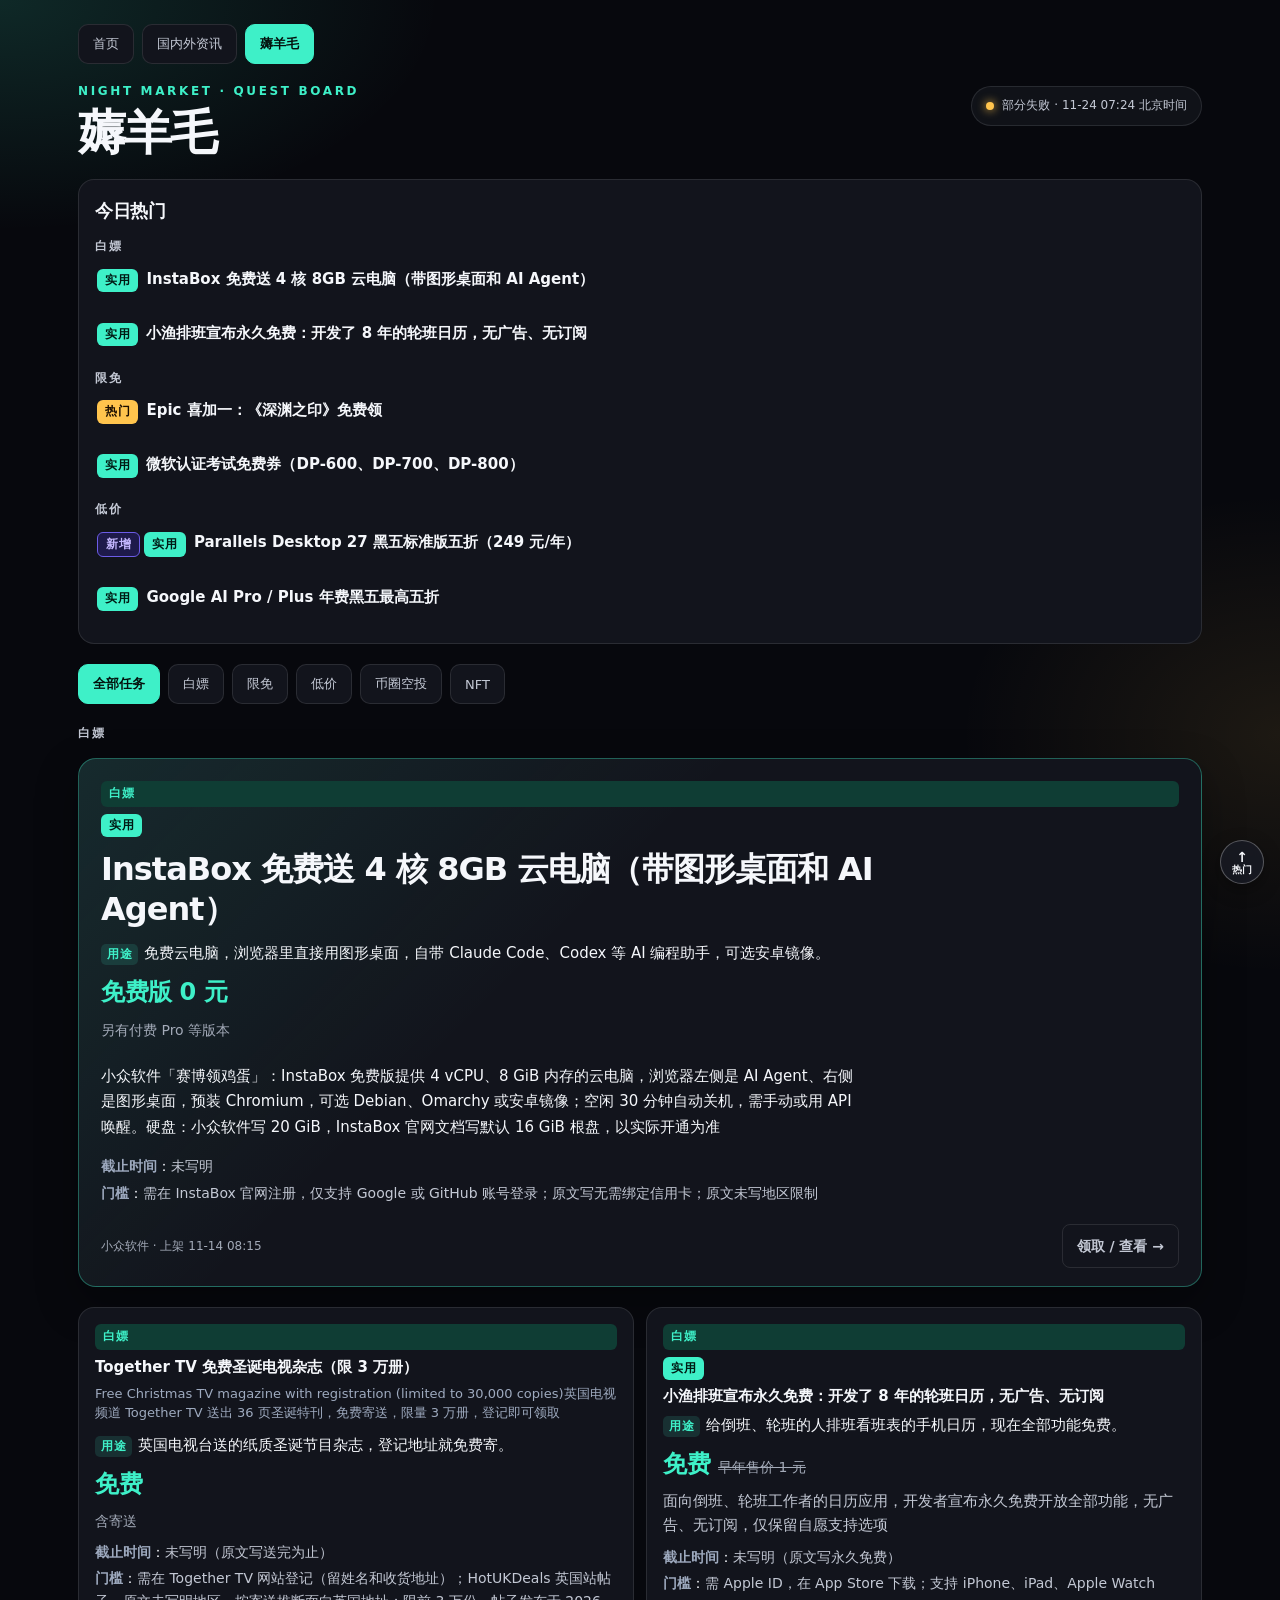
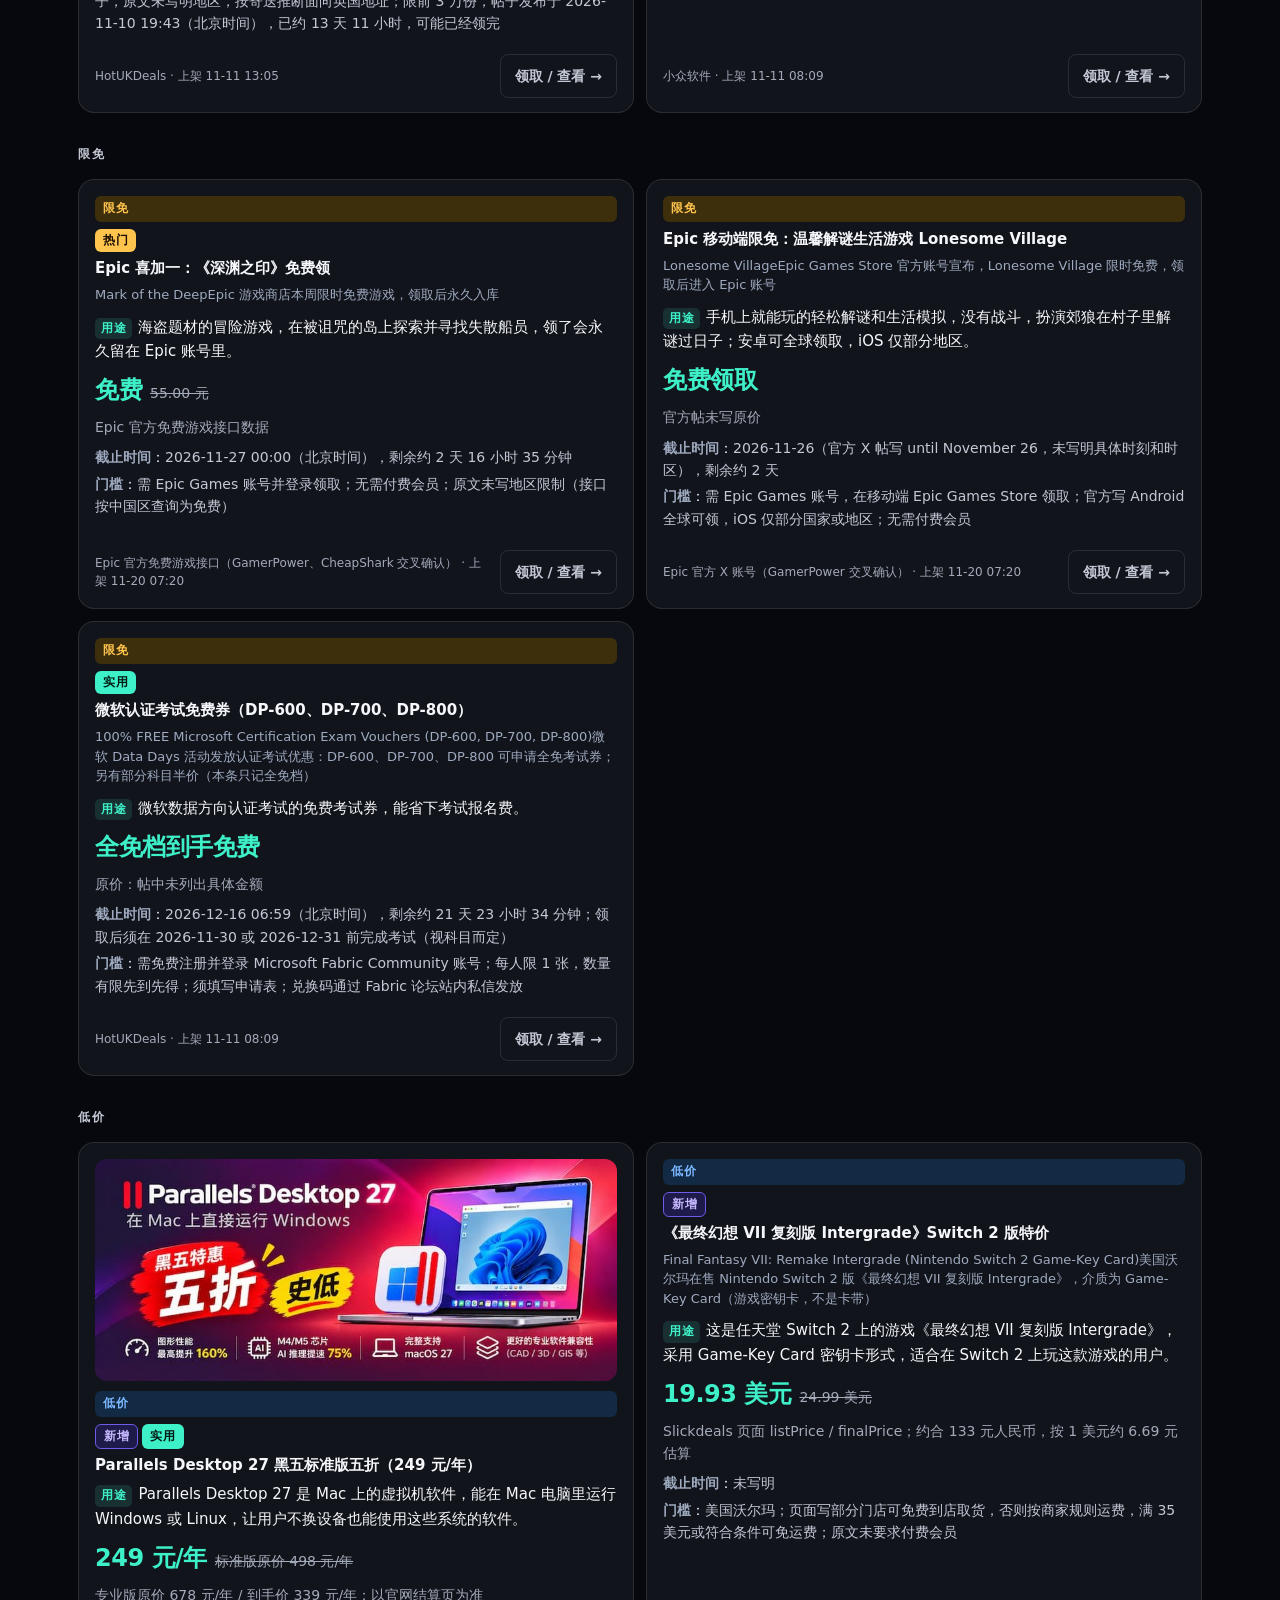
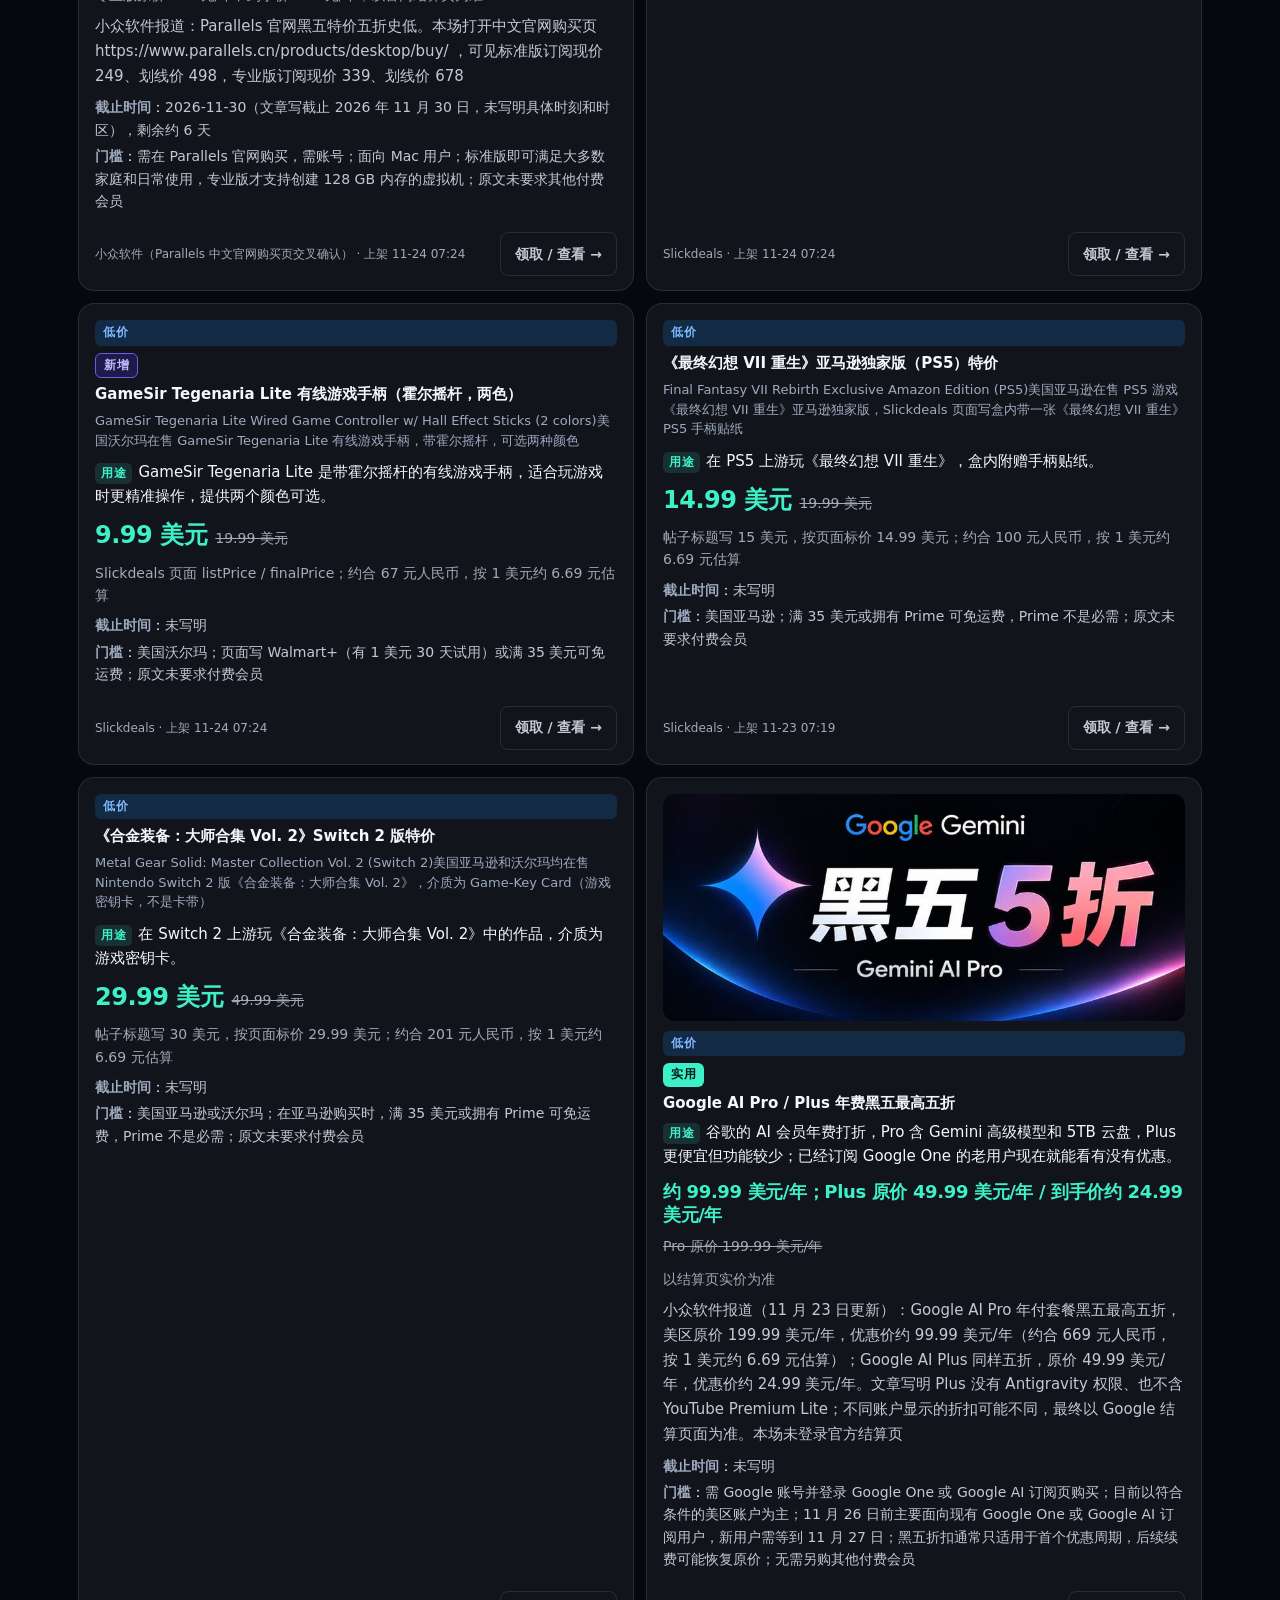
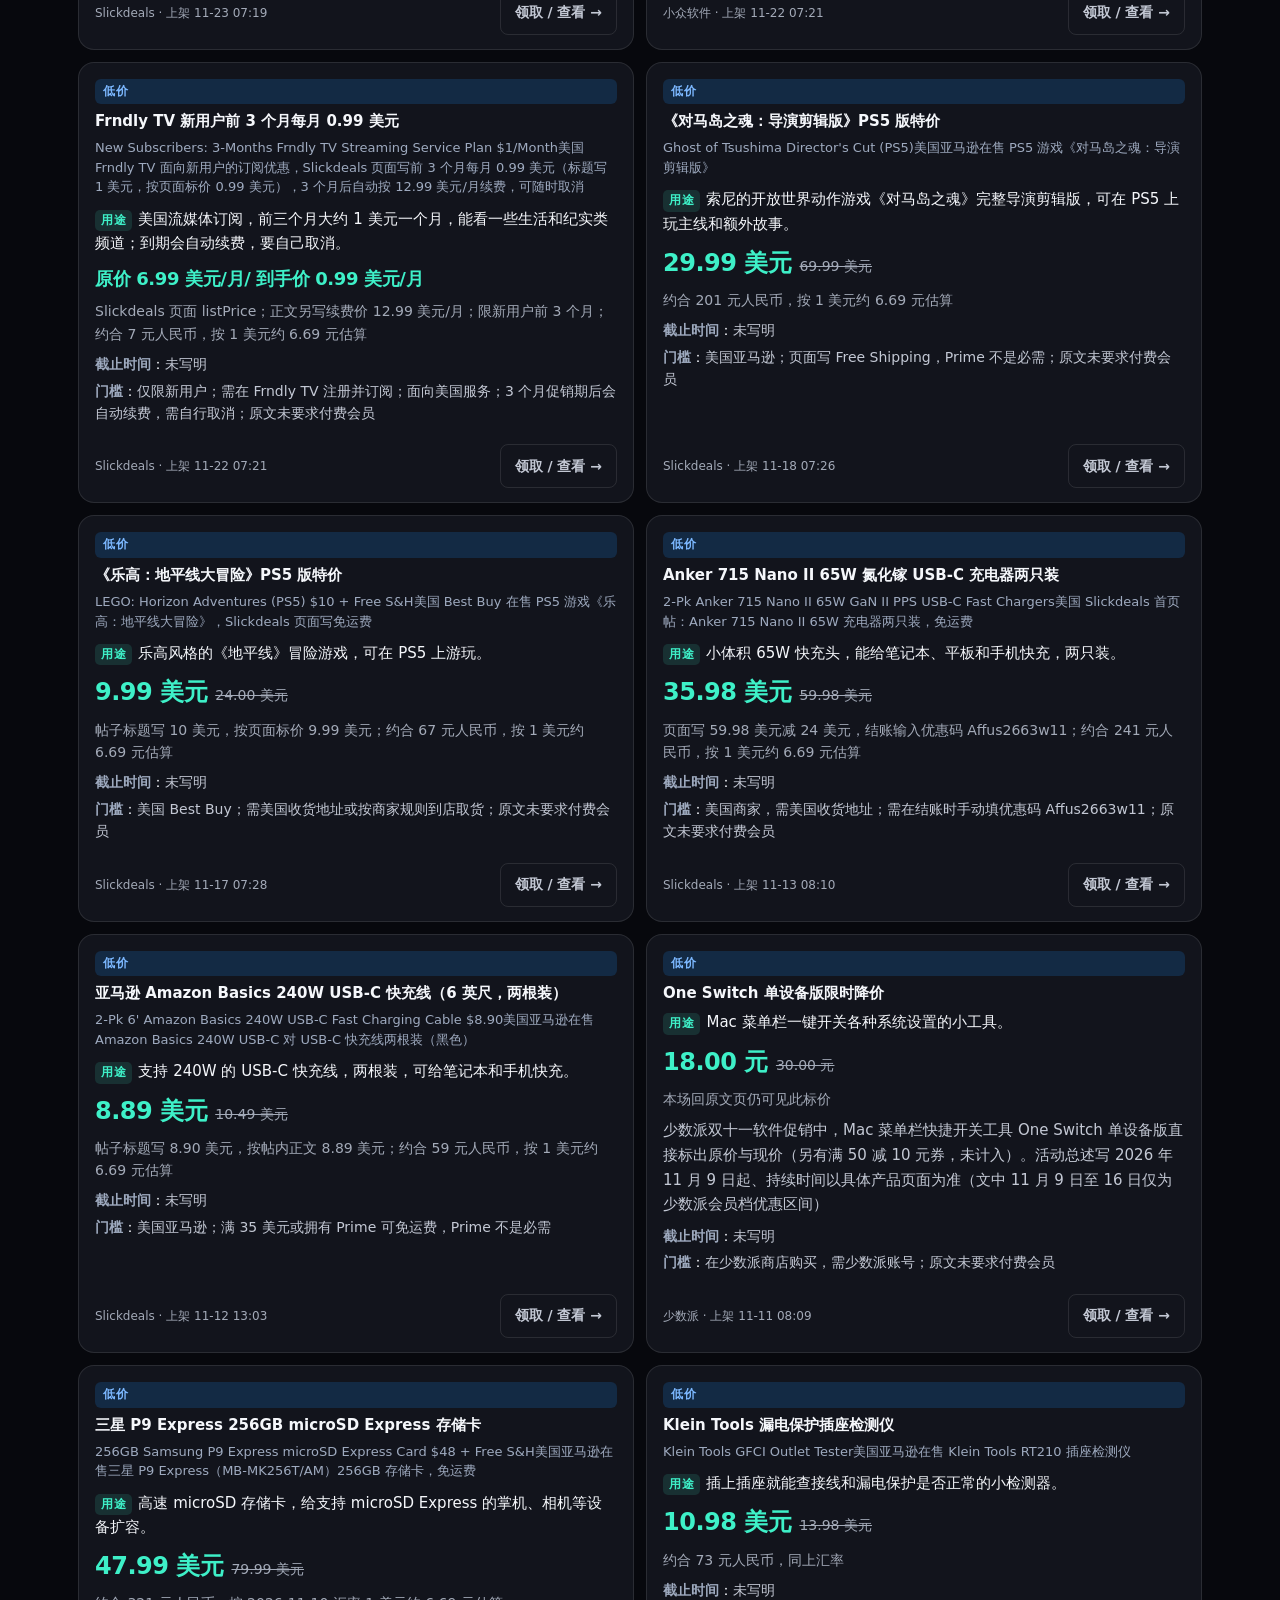
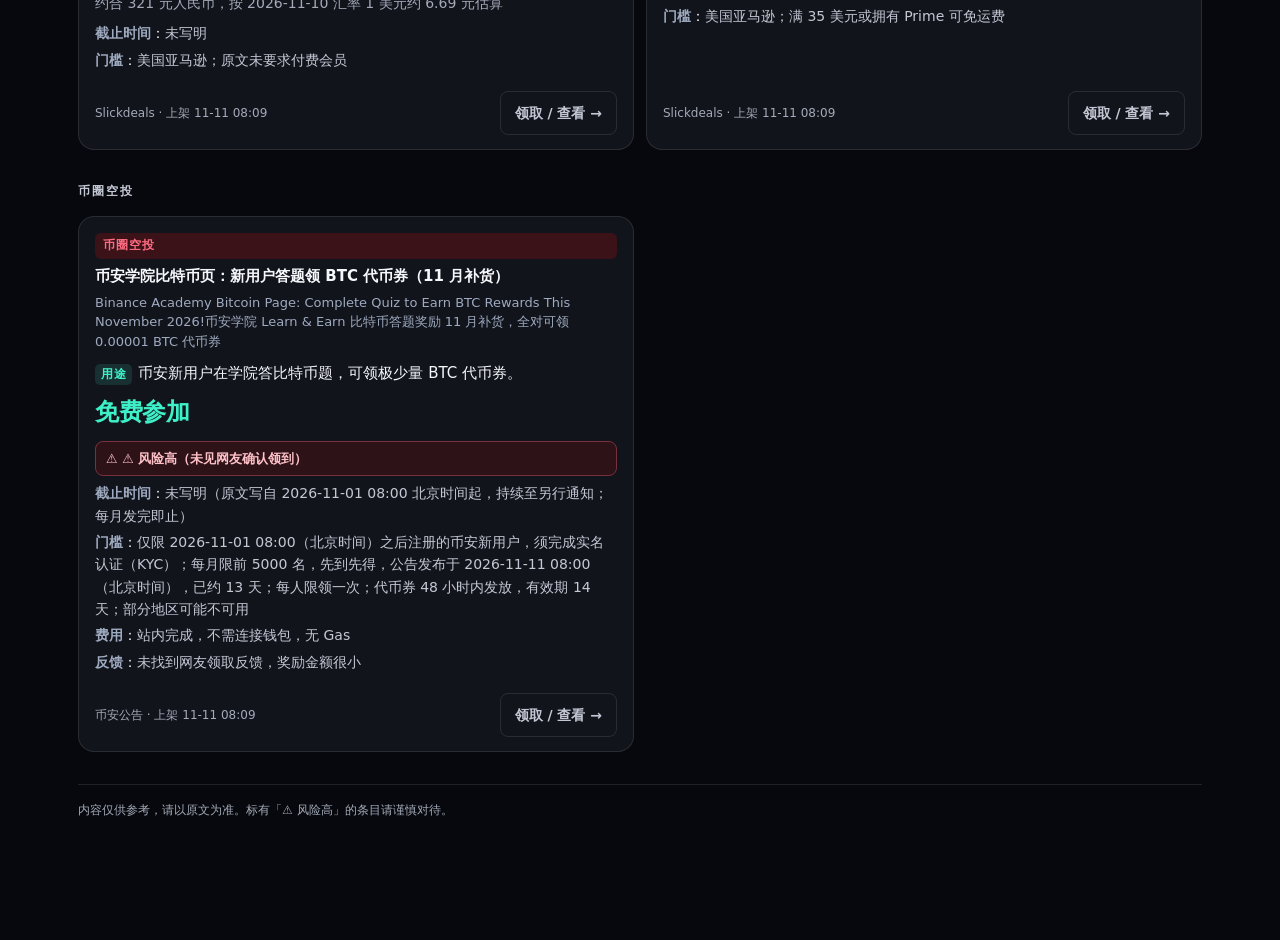
==== commit 8919dc21: "publish deals: 更新于 2026-11-24 07:24" ====
--- a/deals/index.html
+++ b/deals/index.html
@@ -5,7 +5,7 @@
   <meta name="viewport" content="width=device-width, initial-scale=1, viewport-fit=cover">
   <title>薅羊毛 · 夜市任务板</title>
   <meta name="format-detection" content="telephone=no">
-  <meta name="muse-updated" content="更新于 2026-11-23 07:19（北京时间）">
+  <meta name="muse-updated" content="更新于 2026-11-24 07:24（北京时间）">
   <meta name="muse-status" content="部分失败">
   <style>/* D 夜间刊 · 公共基础样式 */
 :root {
@@ -659,7 +659,7 @@
         <div class="kicker">Night Market · Quest Board</div>
         <h1 class="page-title">薅羊毛</h1>
       </div>
-      <div class="pill"><span class="pill-dot warn"></span>部分失败 · 11-23 07:19 北京时间</div>
+      <div class="pill"><span class="pill-dot warn"></span>部分失败 · 11-24 07:24 北京时间</div>
     </header>
     
     <section id="hot" class="hot-zone">
@@ -679,7 +679,8 @@
 <div class="hot-group">
 <h3 class="hot-sec">低价</h3>
 <ul class="hot-list">
-<li><a class="hot-link" href="#item-85c1d2386c2e" data-cat="低价"><span class="badges"><span class="badge badge-useful">实用</span></span><span class="hot-text">Google AI Pro 年费黑五最高五折（约 99.99 美元）</span></a></li>
+<li><a class="hot-link" href="#item-254df20dd18b" data-cat="低价"><span class="badges"><span class="badge badge-new">新增</span><span class="badge badge-useful">实用</span></span><span class="hot-text">Parallels Desktop 27 黑五标准版五折（249 元/年）</span></a></li>
+<li><a class="hot-link" href="#item-e5e9933a7d39" data-cat="低价"><span class="badges"><span class="badge badge-useful">实用</span></span><span class="hot-text">Google AI Pro / Plus 年费黑五最高五折</span></a></li>
 </ul></div>
 </section>
     <div class="tabs" id="tabs"><button type="button" class="on" data-cat="all">全部任务</button><button type="button" data-cat="白嫖">白嫖</button><button type="button" data-cat="限免">限免</button><button type="button" data-cat="低价">低价</button><button type="button" data-cat="币圈空投">币圈空投</button><button type="button" data-cat="NFT">NFT</button></div>
@@ -709,7 +710,7 @@
 <p class="item-use"><span class="item-use-label">用途</span>英国电视台送的纸质圣诞节目杂志，登记地址就免费寄。</p>
 <div class="price-row"><span class="price-main">免费</span></div>
 <p class="price-note">含寄送</p>
-<dl class="fields"><div><dt>截止时间</dt>：<dd>未写明（原文写送完为止）</dd></div><div><dt>门槛</dt>：<dd>需在 Together TV 网站登记（留姓名和收货地址）；HotUKDeals 英国站帖子，原文未写明地区，按寄送推断面向英国地址；限前 3 万份，帖子发布于 2026-11-10 19:43（北京时间），已约 12 天 12 小时，可能已经领完</dd></div></dl>
+<dl class="fields"><div><dt>截止时间</dt>：<dd>未写明（原文写送完为止）</dd></div><div><dt>门槛</dt>：<dd>需在 Together TV 网站登记（留姓名和收货地址）；HotUKDeals 英国站帖子，原文未写明地区，按寄送推断面向英国地址；限前 3 万份，帖子发布于 2026-11-10 19:43（北京时间），已约 13 天 11 小时，可能已经领完</dd></div></dl>
 <div class="item-foot">
 <span class="source-name">HotUKDeals · 上架 11-11 13:05</span>
 <a class="open-link" href="https://www.hotukdeals.com/deals/free-christmas-tv-magazine-5028167" target="_blank" rel="noopener noreferrer">领取 / 查看 →</a>
@@ -741,7 +742,7 @@
 <p class="item-use"><span class="item-use-label">用途</span>海盗题材的冒险游戏，在被诅咒的岛上探索并寻找失散船员，领了会永久留在 Epic 账号里。</p>
 <div class="price-row"><span class="price-main">免费</span><span class="price-was">55.00 元</span></div>
 <p class="price-note">Epic 官方免费游戏接口数据</p>
-<dl class="fields"><div><dt>截止时间</dt>：<dd>2026-11-27 00:00（北京时间），剩余约 3 天 16 小时 40 分钟</dd></div><div><dt>门槛</dt>：<dd>需 Epic Games 账号并登录领取；无需付费会员；原文未写地区限制（接口按中国区查询为免费）</dd></div></dl>
+<dl class="fields"><div><dt>截止时间</dt>：<dd>2026-11-27 00:00（北京时间），剩余约 2 天 16 小时 35 分钟</dd></div><div><dt>门槛</dt>：<dd>需 Epic Games 账号并登录领取；无需付费会员；原文未写地区限制（接口按中国区查询为免费）</dd></div></dl>
 <div class="item-foot">
 <span class="source-name">Epic 官方免费游戏接口（GamerPower、CheapShark 交叉确认） · 上架 11-20 07:20</span>
 <a class="open-link" href="https://store.epicgames.com/zh-CN/p/mark-of-the-deep-f7dc08" target="_blank" rel="noopener noreferrer">领取 / 查看 →</a>
@@ -754,7 +755,7 @@
 <p class="item-use"><span class="item-use-label">用途</span>手机上就能玩的轻松解谜和生活模拟，没有战斗，扮演郊狼在村子里解谜过日子；安卓可全球领取，iOS 仅部分地区。</p>
 <div class="price-row"><span class="price-main">免费领取</span></div>
 <p class="price-note">官方帖未写原价</p>
-<dl class="fields"><div><dt>截止时间</dt>：<dd>2026-11-26（官方 X 帖写 until November 26，未写明具体时刻和时区），剩余约 3 天</dd></div><div><dt>门槛</dt>：<dd>需 Epic Games 账号，在移动端 Epic Games Store 领取；官方写 Android 全球可领，iOS 仅部分国家或地区；无需付费会员</dd></div></dl>
+<dl class="fields"><div><dt>截止时间</dt>：<dd>2026-11-26（官方 X 帖写 until November 26，未写明具体时刻和时区），剩余约 2 天</dd></div><div><dt>门槛</dt>：<dd>需 Epic Games 账号，在移动端 Epic Games Store 领取；官方写 Android 全球可领，iOS 仅部分国家或地区；无需付费会员</dd></div></dl>
 <div class="item-foot">
 <span class="source-name">Epic 官方 X 账号（GamerPower 交叉确认） · 上架 11-20 07:20</span>
 <a class="open-link" href="https://store.epicgames.com/p/lonesome-village-android-15d165" target="_blank" rel="noopener noreferrer">领取 / 查看 →</a>
@@ -768,7 +769,7 @@
 <p class="item-use"><span class="item-use-label">用途</span>微软数据方向认证考试的免费考试券，能省下考试报名费。</p>
 <div class="price-row"><span class="price-main">全免档到手免费</span></div>
 <p class="price-orig">原价：帖中未列出具体金额</p>
-<dl class="fields"><div><dt>截止时间</dt>：<dd>2026-12-16 06:59（北京时间），剩余约 22 天 23 小时 39 分钟；领取后须在 2026-11-30 或 2026-12-31 前完成考试（视科目而定）</dd></div><div><dt>门槛</dt>：<dd>需免费注册并登录 Microsoft Fabric Community 账号；每人限 1 张，数量有限先到先得；须填写申请表；兑换码通过 Fabric 论坛站内私信发放</dd></div></dl>
+<dl class="fields"><div><dt>截止时间</dt>：<dd>2026-12-16 06:59（北京时间），剩余约 21 天 23 小时 34 分钟；领取后须在 2026-11-30 或 2026-12-31 前完成考试（视科目而定）</dd></div><div><dt>门槛</dt>：<dd>需免费注册并登录 Microsoft Fabric Community 账号；每人限 1 张，数量有限先到先得；须填写申请表；兑换码通过 Fabric 论坛站内私信发放</dd></div></dl>
 <div class="item-foot">
 <span class="source-name">HotUKDeals · 上架 11-11 08:09</span>
 <a class="open-link" href="https://www.hotukdeals.com/deals/100-free-microsoft-certification-exam-vouchers-dp-600-dp-700-dp-800-5028433" target="_blank" rel="noopener noreferrer">领取 / 查看 →</a>
@@ -779,9 +780,51 @@
 <section class="board" data-sec="低价">
 <div class="board-header">低价</div>
 <div class="board-grid">
-<article class="item" id="item-624beb904674" data-tags="new" data-cat="低价">
+<article class="item" id="item-254df20dd18b" data-tags="new useful" data-cat="低价">
+<img class="item-img" src="../img/2026-11-24-b058134a.jpg" alt="Parallels Desktop 27 黑五标准版五折（249 元/年）">
+<div class="cat-tag deal">低价</div>
+<span class="badges"><span class="badge badge-new">新增</span><span class="badge badge-useful">实用</span></span>
+<h3><a href="https://www.appinn.com/parallels-desktop-27/" target="_blank" rel="noopener noreferrer">Parallels Desktop 27 黑五标准版五折（249 元/年）</a></h3>
+<p class="item-use"><span class="item-use-label">用途</span>Parallels Desktop 27 是 Mac 上的虚拟机软件，能在 Mac 电脑里运行 Windows 或 Linux，让用户不换设备也能使用这些系统的软件。</p>
+<div class="price-row"><span class="price-main">249 元/年</span><span class="price-was">标准版原价 498 元/年</span></div>
+<p class="price-note">专业版原价 678 元/年 / 到手价 339 元/年；以官网结算页为准</p>
+<p class="desc">小众软件报道：Parallels 官网黑五特价五折史低。本场打开中文官网购买页 https://www.parallels.cn/products/desktop/buy/ ，可见标准版订阅现价 249、划线价 498，专业版订阅现价 339、划线价 678</p>
+<dl class="fields"><div><dt>截止时间</dt>：<dd>2026-11-30（文章写截止 2026 年 11 月 30 日，未写明具体时刻和时区），剩余约 6 天</dd></div><div><dt>门槛</dt>：<dd>需在 Parallels 官网购买，需账号；面向 Mac 用户；标准版即可满足大多数家庭和日常使用，专业版才支持创建 128 GB 内存的虚拟机；原文未要求其他付费会员</dd></div></dl>
+<div class="item-foot">
+<span class="source-name">小众软件（Parallels 中文官网购买页交叉确认） · 上架 11-24 07:24</span>
+<a class="open-link" href="https://www.appinn.com/parallels-desktop-27/" target="_blank" rel="noopener noreferrer">领取 / 查看 →</a>
+</div>
+</article>
+<article class="item" id="item-2425bf4a2073" data-tags="new" data-cat="低价">
 <div class="cat-tag deal">低价</div>
 <span class="badges"><span class="badge badge-new">新增</span></span>
+<h3><a href="https://slickdeals.net/f/20374854-final-fantasy-vii-remake-intergrade-nintendo-switch-2-19-93-free-shipping-w-walmart-or-on-35" target="_blank" rel="noopener noreferrer">《最终幻想 VII 复刻版 Intergrade》Switch 2 版特价</a></h3>
+<p class="title-en">Final Fantasy VII: Remake Intergrade (Nintendo Switch 2 Game-Key Card)美国沃尔玛在售 Nintendo Switch 2 版《最终幻想 VII 复刻版 Intergrade》，介质为 Game-Key Card（游戏密钥卡，不是卡带）</p>
+<p class="item-use"><span class="item-use-label">用途</span>这是任天堂 Switch 2 上的游戏《最终幻想 VII 复刻版 Intergrade》，采用 Game-Key Card 密钥卡形式，适合在 Switch 2 上玩这款游戏的用户。</p>
+<div class="price-row"><span class="price-main">19.93 美元</span><span class="price-was">24.99 美元</span></div>
+<p class="price-note">Slickdeals 页面 listPrice / finalPrice；约合 133 元人民币，按 1 美元约 6.69 元估算</p>
+<dl class="fields"><div><dt>截止时间</dt>：<dd>未写明</dd></div><div><dt>门槛</dt>：<dd>美国沃尔玛；页面写部分门店可免费到店取货，否则按商家规则运费，满 35 美元或符合条件可免运费；原文未要求付费会员</dd></div></dl>
+<div class="item-foot">
+<span class="source-name">Slickdeals · 上架 11-24 07:24</span>
+<a class="open-link" href="https://slickdeals.net/f/20374854-final-fantasy-vii-remake-intergrade-nintendo-switch-2-19-93-free-shipping-w-walmart-or-on-35" target="_blank" rel="noopener noreferrer">领取 / 查看 →</a>
+</div>
+</article>
+<article class="item" id="item-1d496bf2fd83" data-tags="new" data-cat="低价">
+<div class="cat-tag deal">低价</div>
+<span class="badges"><span class="badge badge-new">新增</span></span>
+<h3><a href="https://slickdeals.net/f/20377851-gamesir-tegenaria-lite-wired-game-controller-w-hall-effect-sticks-1000hz-polling-rate-gray-9-99-free-shipping-w-walmart-or-on-35" target="_blank" rel="noopener noreferrer">GameSir Tegenaria Lite 有线游戏手柄（霍尔摇杆，两色）</a></h3>
+<p class="title-en">GameSir Tegenaria Lite Wired Game Controller w/ Hall Effect Sticks (2 colors)美国沃尔玛在售 GameSir Tegenaria Lite 有线游戏手柄，带霍尔摇杆，可选两种颜色</p>
+<p class="item-use"><span class="item-use-label">用途</span>GameSir Tegenaria Lite 是带霍尔摇杆的有线游戏手柄，适合玩游戏时更精准操作，提供两个颜色可选。</p>
+<div class="price-row"><span class="price-main">9.99 美元</span><span class="price-was">19.99 美元</span></div>
+<p class="price-note">Slickdeals 页面 listPrice / finalPrice；约合 67 元人民币，按 1 美元约 6.69 元估算</p>
+<dl class="fields"><div><dt>截止时间</dt>：<dd>未写明</dd></div><div><dt>门槛</dt>：<dd>美国沃尔玛；页面写 Walmart+（有 1 美元 30 天试用）或满 35 美元可免运费；原文未要求付费会员</dd></div></dl>
+<div class="item-foot">
+<span class="source-name">Slickdeals · 上架 11-24 07:24</span>
+<a class="open-link" href="https://slickdeals.net/f/20377851-gamesir-tegenaria-lite-wired-game-controller-w-hall-effect-sticks-1000hz-polling-rate-gray-9-99-free-shipping-w-walmart-or-on-35" target="_blank" rel="noopener noreferrer">领取 / 查看 →</a>
+</div>
+</article>
+<article class="item" id="item-0938d976214e" data-tags="" data-cat="低价">
+<div class="cat-tag deal">低价</div>
 <h3><a href="https://slickdeals.net/f/20367876-14-99-final-fantasy-vii-rebirth-exclusive-amazon-edition-playstation-5-at-amazon" target="_blank" rel="noopener noreferrer">《最终幻想 VII 重生》亚马逊独家版（PS5）特价</a></h3>
 <p class="title-en">Final Fantasy VII Rebirth Exclusive Amazon Edition (PS5)美国亚马逊在售 PS5 游戏《最终幻想 VII 重生》亚马逊独家版，Slickdeals 页面写盒内带一张《最终幻想 VII 重生》PS5 手柄贴纸</p>
 <p class="item-use"><span class="item-use-label">用途</span>在 PS5 上游玩《最终幻想 VII 重生》，盒内附赠手柄贴纸。</p>
@@ -793,9 +836,8 @@
 <a class="open-link" href="https://slickdeals.net/f/20367876-14-99-final-fantasy-vii-rebirth-exclusive-amazon-edition-playstation-5-at-amazon" target="_blank" rel="noopener noreferrer">领取 / 查看 →</a>
 </div>
 </article>
-<article class="item" id="item-ca5daeea31b2" data-tags="new" data-cat="低价">
-<div class="cat-tag deal">低价</div>
-<span class="badges"><span class="badge badge-new">新增</span></span>
+<article class="item" id="item-07ef714f0583" data-tags="" data-cat="低价">
+<div class="cat-tag deal">低价</div>
 <h3><a href="https://slickdeals.net/f/20369496-metal-gear-solid-master-collection-vol-2-switch-2-30" target="_blank" rel="noopener noreferrer">《合金装备：大师合集 Vol. 2》Switch 2 版特价</a></h3>
 <p class="title-en">Metal Gear Solid: Master Collection Vol. 2 (Switch 2)美国亚马逊和沃尔玛均在售 Nintendo Switch 2 版《合金装备：大师合集 Vol. 2》，介质为 Game-Key Card（游戏密钥卡，不是卡带）</p>
 <p class="item-use"><span class="item-use-label">用途</span>在 Switch 2 上游玩《合金装备：大师合集 Vol. 2》中的作品，介质为游戏密钥卡。</p>
@@ -807,15 +849,15 @@
 <a class="open-link" href="https://slickdeals.net/f/20369496-metal-gear-solid-master-collection-vol-2-switch-2-30" target="_blank" rel="noopener noreferrer">领取 / 查看 →</a>
 </div>
 </article>
-<article class="item" id="item-85c1d2386c2e" data-tags="useful" data-cat="低价">
-<img class="item-img" src="../img/2026-11-22-d680e019.jpg" alt="Google AI Pro 年费黑五最高五折（约 99.99 美元）">
+<article class="item" id="item-e5e9933a7d39" data-tags="useful" data-cat="低价">
+<img class="item-img" src="../img/2026-11-22-d680e019.jpg" alt="Google AI Pro / Plus 年费黑五最高五折">
 <div class="cat-tag deal">低价</div>
 <span class="badges"><span class="badge badge-useful">实用</span></span>
-<h3><a href="https://www.appinn.com/google-ai-pro-black-friday-2026/" target="_blank" rel="noopener noreferrer">Google AI Pro 年费黑五最高五折（约 99.99 美元）</a></h3>
-<p class="item-use"><span class="item-use-label">用途</span>谷歌的 AI 会员年费打折，包含 Gemini 高级模型和 5TB 云盘，已经订阅 Google One 的老用户现在就能看有没有优惠。</p>
-<div class="price-row"><span class="price-main">约 99.99 美元/年</span><span class="price-was">199.99 美元/年</span></div>
+<h3><a href="https://www.appinn.com/google-ai-pro-black-friday-2026/" target="_blank" rel="noopener noreferrer">Google AI Pro / Plus 年费黑五最高五折</a></h3>
+<p class="item-use"><span class="item-use-label">用途</span>谷歌的 AI 会员年费打折，Pro 含 Gemini 高级模型和 5TB 云盘，Plus 更便宜但功能较少；已经订阅 Google One 的老用户现在就能看有没有优惠。</p>
+<div class="price-row"><span class="price-main price-long">约 99.99 美元/年；Plus 原价 49.99 美元/年 / 到手价约 24.99 美元/年</span><span class="price-was">Pro 原价 199.99 美元/年</span></div>
 <p class="price-note">以结算页实价为准</p>
-<p class="desc">小众软件报道：Google AI Pro 年付套餐黑五最高五折，美区原价 199.99 美元/年，优惠价约 99.99 美元/年（约合 669 元人民币，按 1 美元约 6.69 元估算）；同时涉及 Google AI Plus。文章写明不同账户显示的折扣可能不同，最终以 Google 结算页面为准。本场打开官方订阅页 https://one.google.com/ai 会跳到登录墙，未能在未登录情况下核对结算价</p>
+<p class="desc">小众软件报道（11 月 23 日更新）：Google AI Pro 年付套餐黑五最高五折，美区原价 199.99 美元/年，优惠价约 99.99 美元/年（约合 669 元人民币，按 1 美元约 6.69 元估算）；Google AI Plus 同样五折，原价 49.99 美元/年，优惠价约 24.99 美元/年。文章写明 Plus 没有 Antigravity 权限、也不含 YouTube Premium Lite；不同账户显示的折扣可能不同，最终以 Google 结算页面为准。本场未登录官方结算页</p>
 <dl class="fields"><div><dt>截止时间</dt>：<dd>未写明</dd></div><div><dt>门槛</dt>：<dd>需 Google 账号并登录 Google One 或 Google AI 订阅页购买；目前以符合条件的美区账户为主；11 月 26 日前主要面向现有 Google One 或 Google AI 订阅用户，新用户需等到 11 月 27 日；黑五折扣通常只适用于首个优惠周期，后续续费可能恢复原价；无需另购其他付费会员</dd></div></dl>
 <div class="item-foot">
 <span class="source-name">小众软件 · 上架 11-22 07:21</span>
@@ -938,7 +980,7 @@
 <p class="item-use"><span class="item-use-label">用途</span>币安新用户在学院答比特币题，可领极少量 BTC 代币券。</p>
 <div class="price-row"><span class="price-main">免费参加</span></div>
 <div class="risk">⚠ ⚠ 风险高（未见网友确认领到）</div>
-<dl class="fields"><div><dt>截止时间</dt>：<dd>未写明（原文写自 2026-11-01 08:00 北京时间起，持续至另行通知；每月发完即止）</dd></div><div><dt>门槛</dt>：<dd>仅限 2026-11-01 08:00（北京时间）之后注册的币安新用户，须完成实名认证（KYC）；每月限前 5000 名，先到先得，公告发布于 2026-11-11 08:00（北京时间），已约 12 天；每人限领一次；代币券 48 小时内发放，有效期 14 天；部分地区可能不可用</dd></div><div><dt>费用</dt>：<dd>站内完成，不需连接钱包，无 Gas</dd></div><div><dt>反馈</dt>：<dd>未找到网友领取反馈，奖励金额很小</dd></div></dl>
+<dl class="fields"><div><dt>截止时间</dt>：<dd>未写明（原文写自 2026-11-01 08:00 北京时间起，持续至另行通知；每月发完即止）</dd></div><div><dt>门槛</dt>：<dd>仅限 2026-11-01 08:00（北京时间）之后注册的币安新用户，须完成实名认证（KYC）；每月限前 5000 名，先到先得，公告发布于 2026-11-11 08:00（北京时间），已约 13 天；每人限领一次；代币券 48 小时内发放，有效期 14 天；部分地区可能不可用</dd></div><div><dt>费用</dt>：<dd>站内完成，不需连接钱包，无 Gas</dd></div><div><dt>反馈</dt>：<dd>未找到网友领取反馈，奖励金额很小</dd></div></dl>
 <div class="item-foot">
 <span class="source-name">币安公告 · 上架 11-11 08:09</span>
 <a class="open-link" href="https://www.binance.com/en/support/announcement/6b80fb6b884e4f5bb60be4ec475d6190" target="_blank" rel="noopener noreferrer">领取 / 查看 →</a>
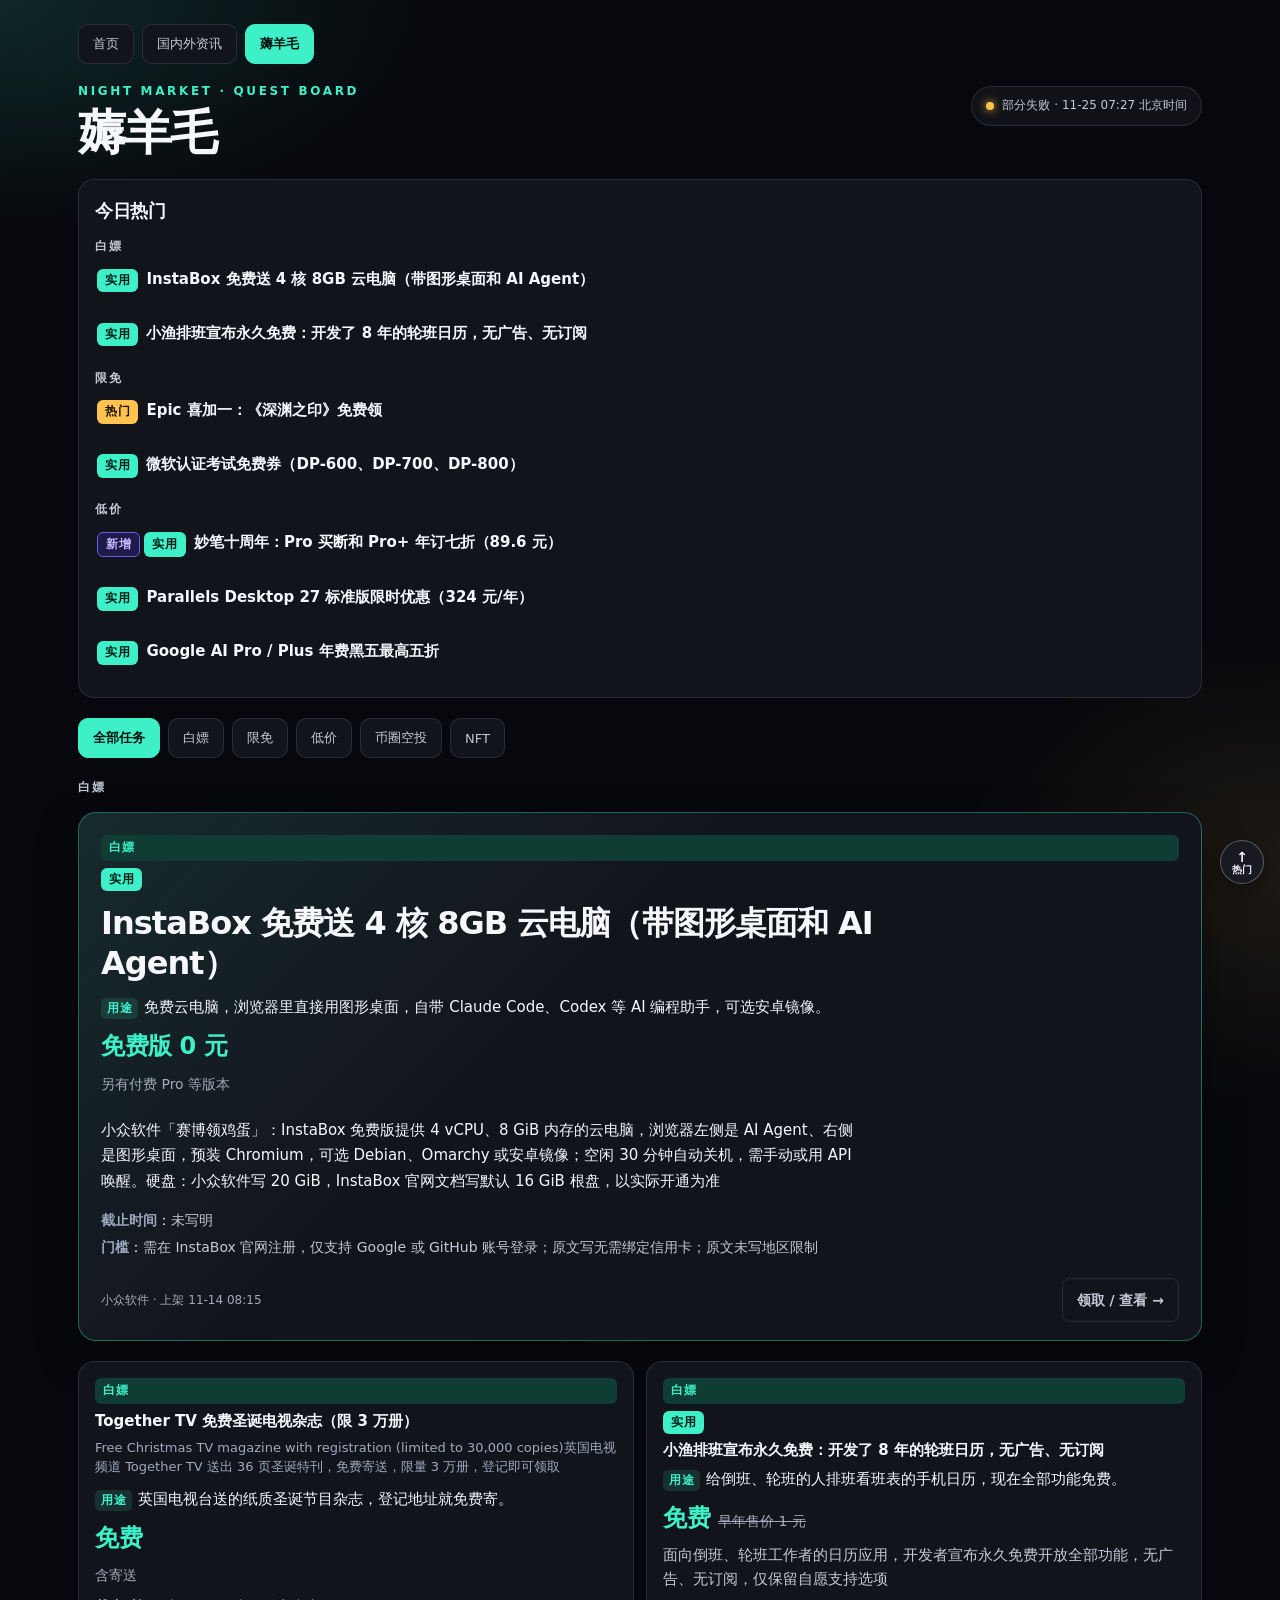
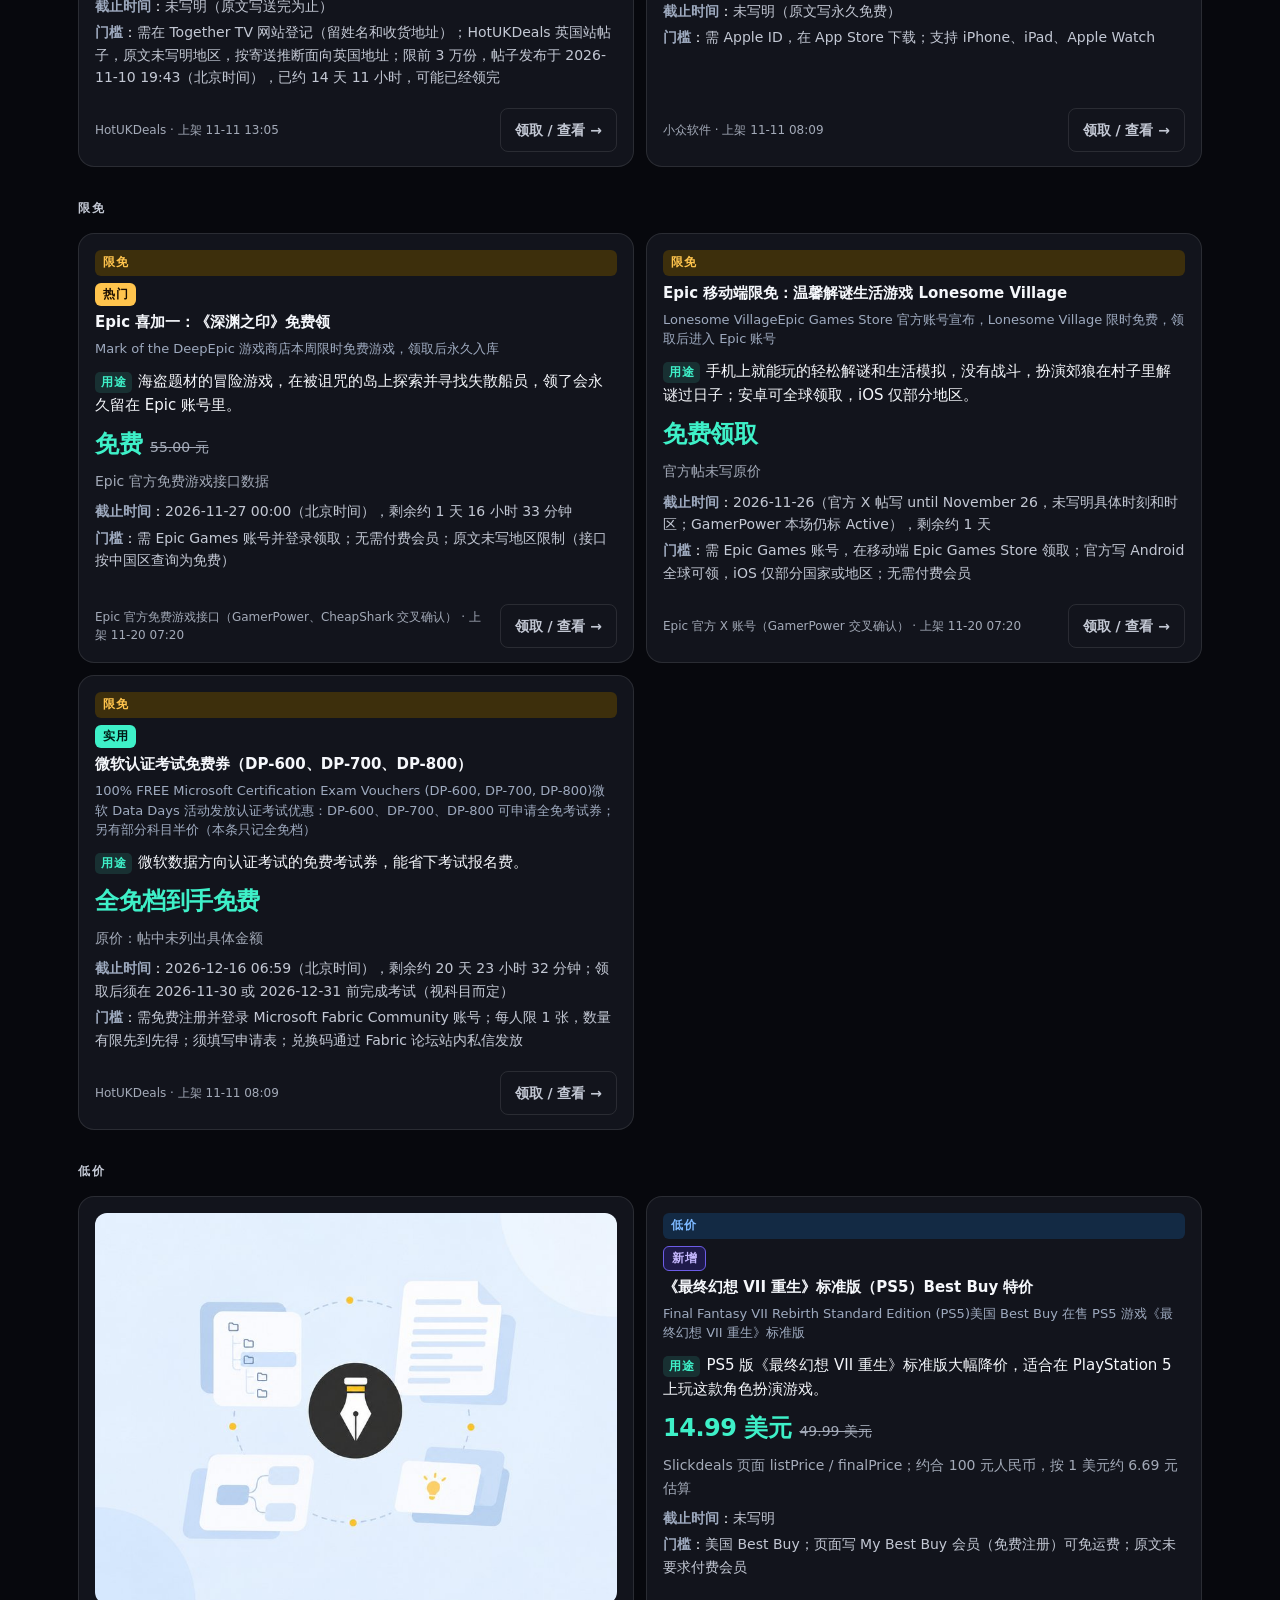
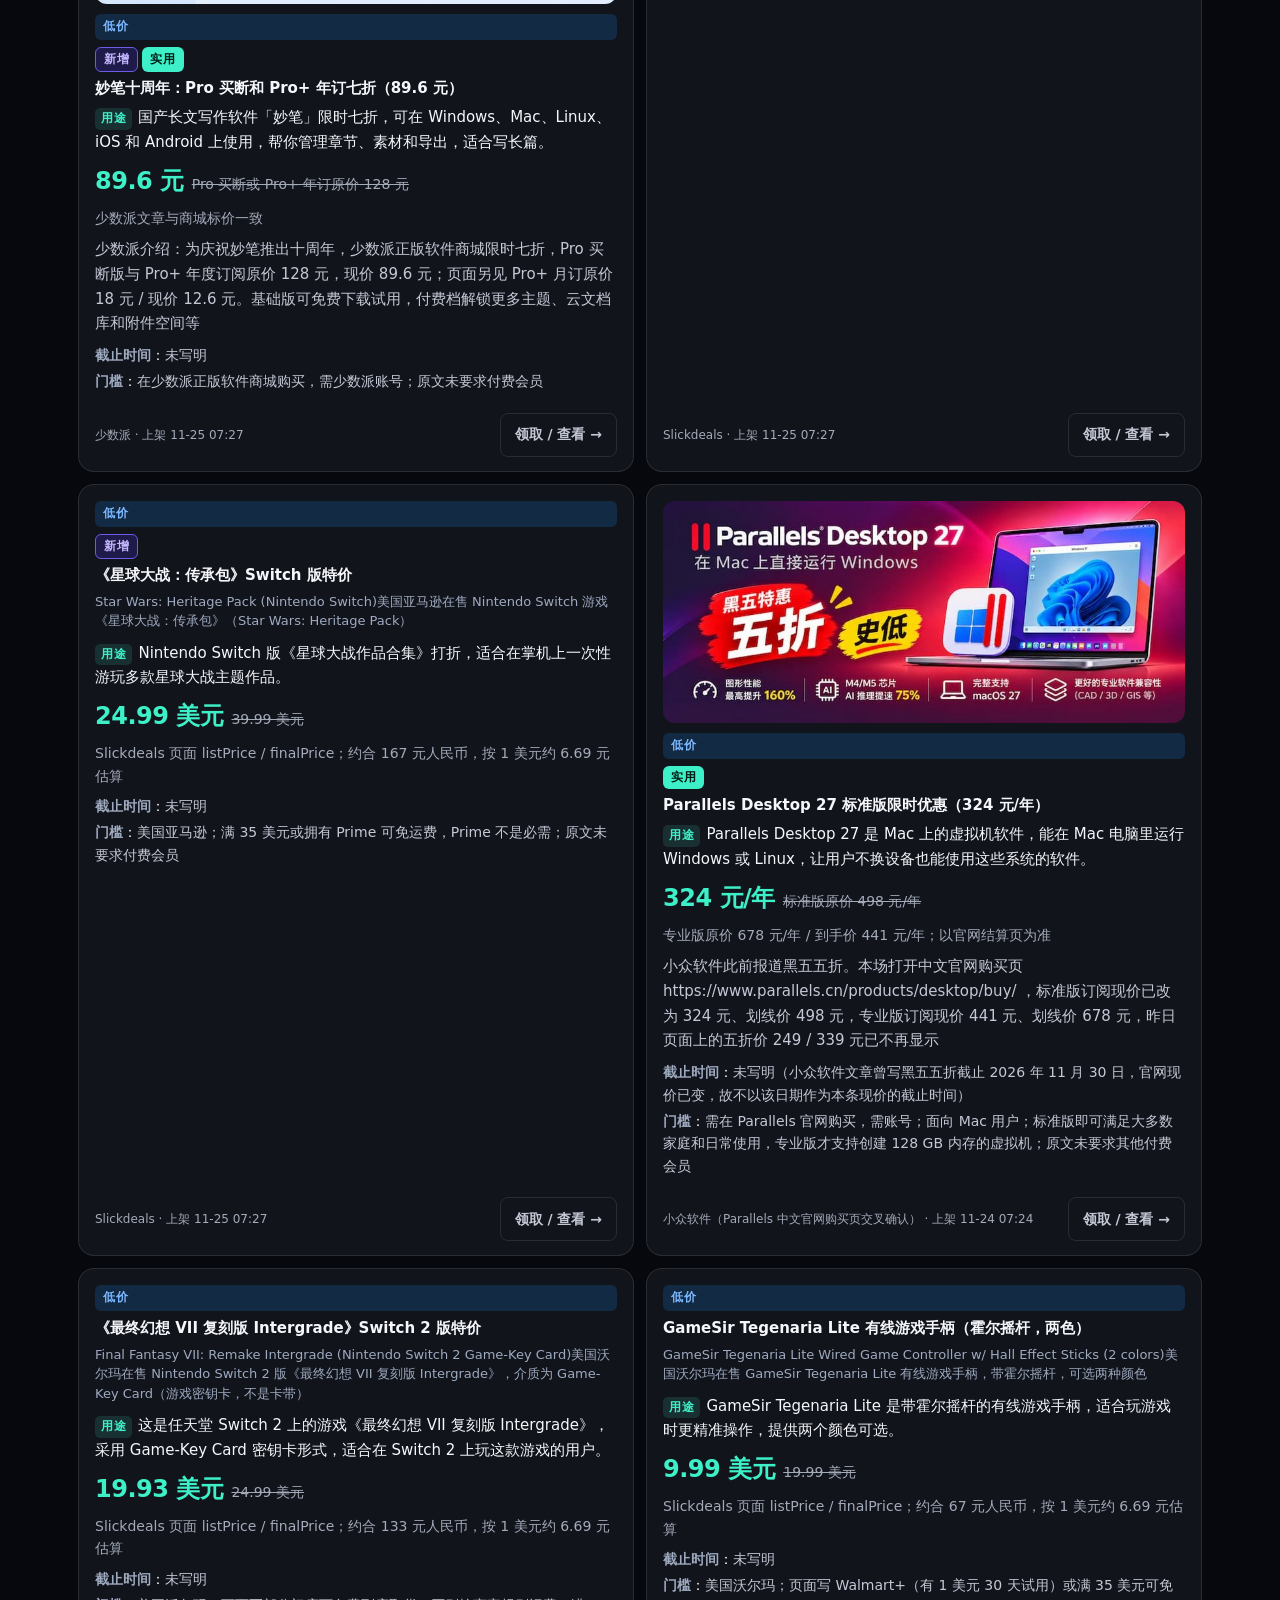
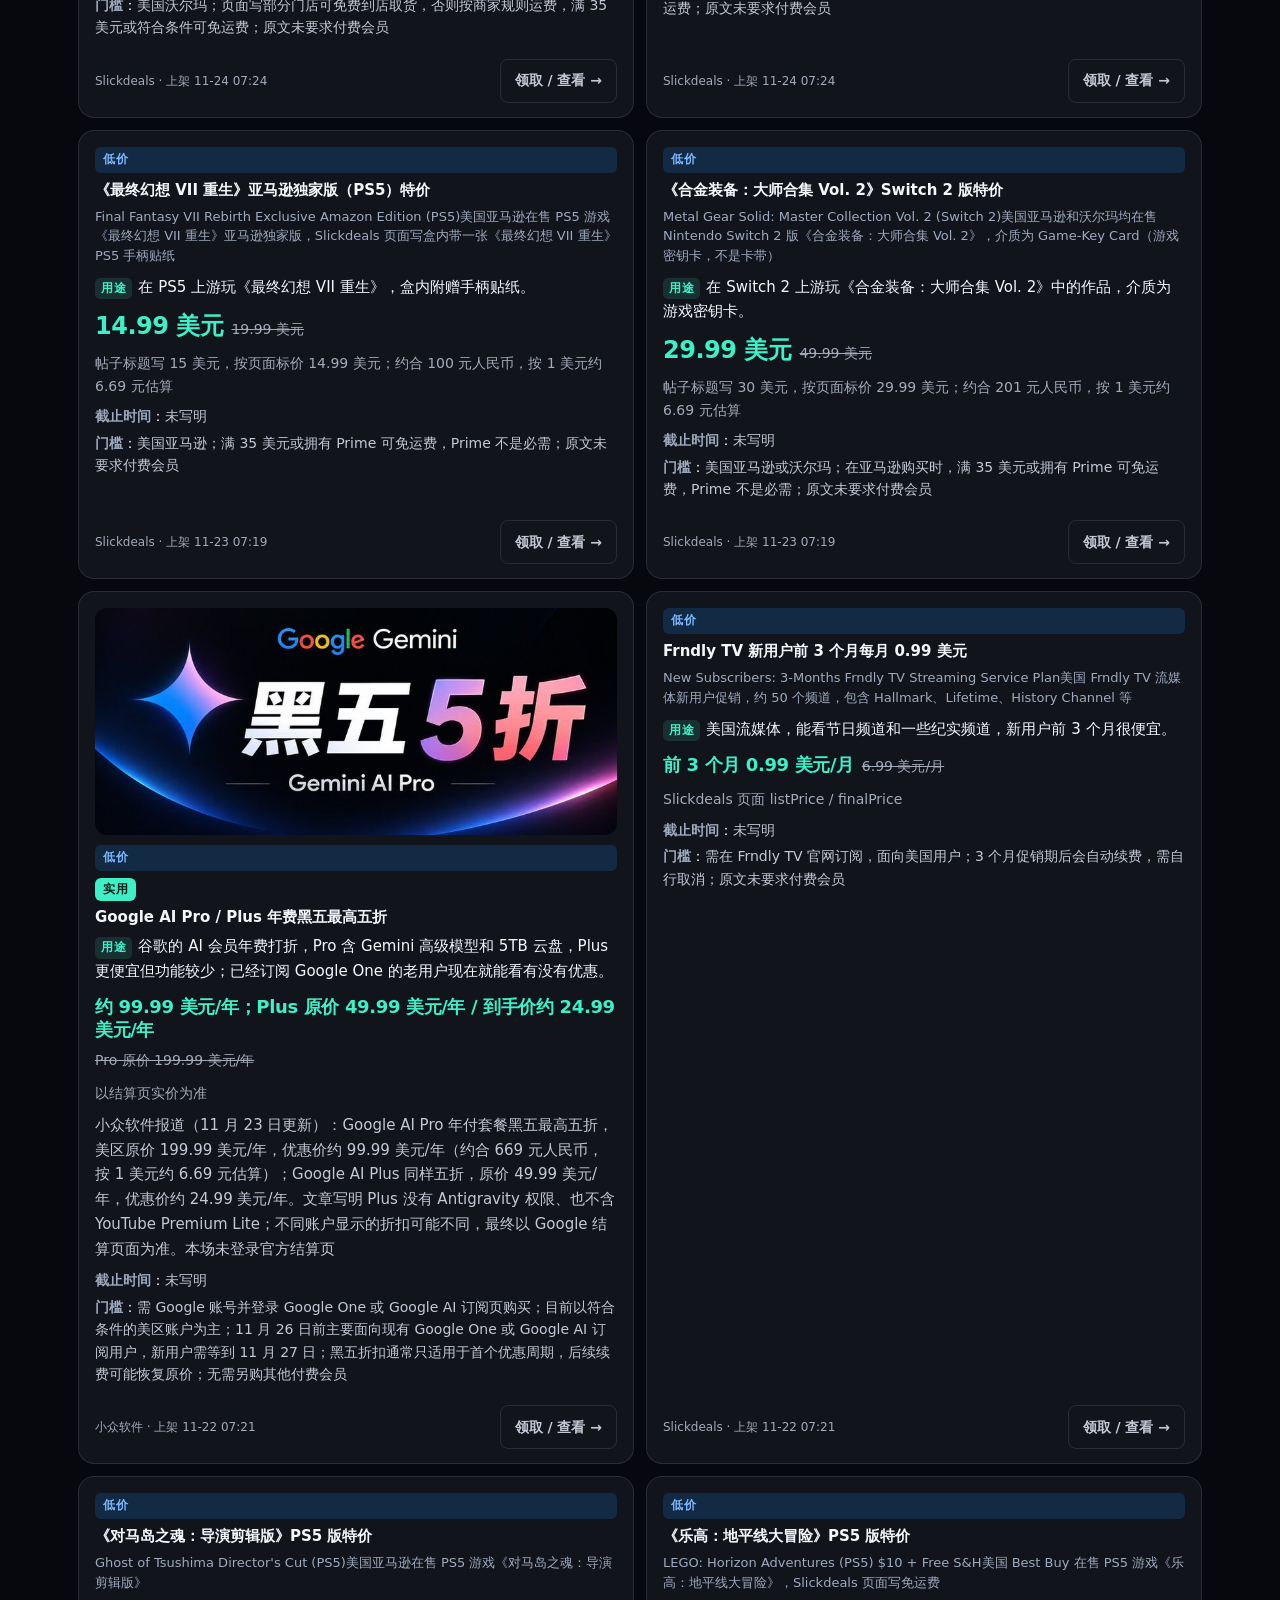
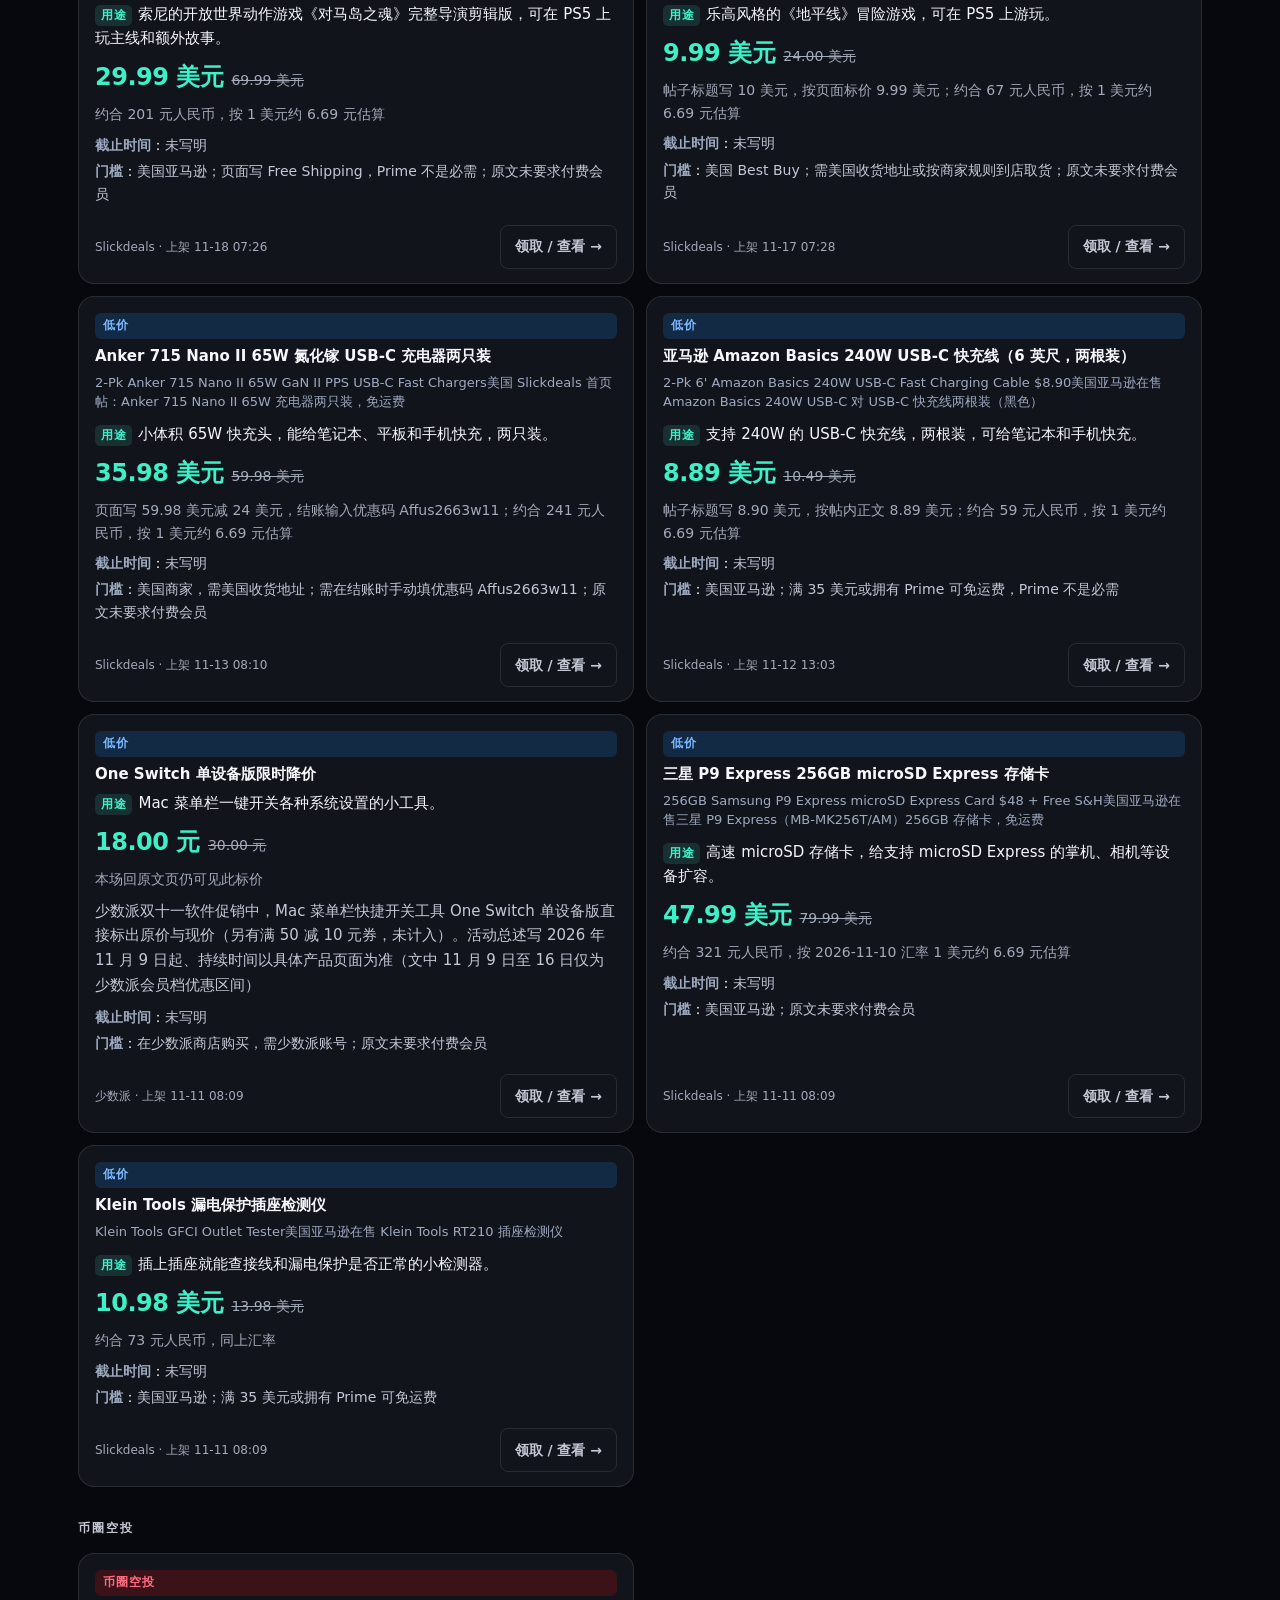
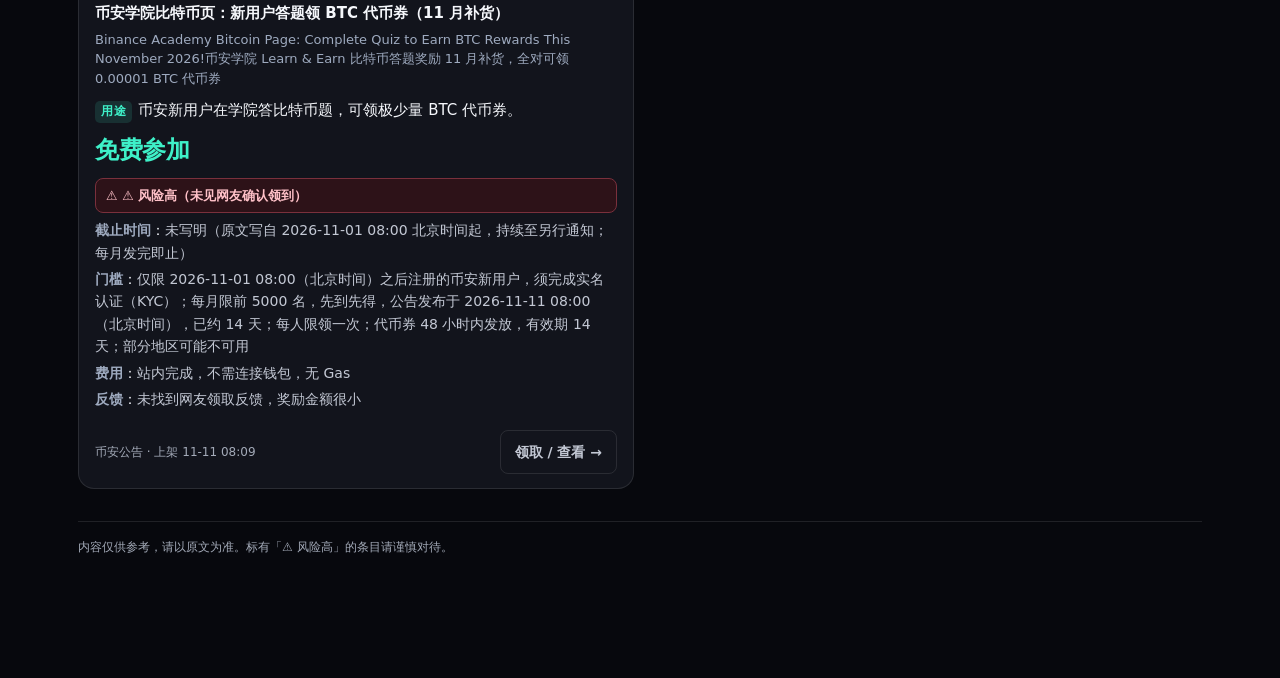
==== commit 50ae0a90: "publish deals: 更新于 2026-11-25 07:27" ====
--- a/deals/index.html
+++ b/deals/index.html
@@ -5,7 +5,7 @@
   <meta name="viewport" content="width=device-width, initial-scale=1, viewport-fit=cover">
   <title>薅羊毛 · 夜市任务板</title>
   <meta name="format-detection" content="telephone=no">
-  <meta name="muse-updated" content="更新于 2026-11-24 07:24（北京时间）">
+  <meta name="muse-updated" content="更新于 2026-11-25 07:27（北京时间）">
   <meta name="muse-status" content="部分失败">
   <style>/* D 夜间刊 · 公共基础样式 */
 :root {
@@ -659,7 +659,7 @@
         <div class="kicker">Night Market · Quest Board</div>
         <h1 class="page-title">薅羊毛</h1>
       </div>
-      <div class="pill"><span class="pill-dot warn"></span>部分失败 · 11-24 07:24 北京时间</div>
+      <div class="pill"><span class="pill-dot warn"></span>部分失败 · 11-25 07:27 北京时间</div>
     </header>
     
     <section id="hot" class="hot-zone">
@@ -679,7 +679,8 @@
 <div class="hot-group">
 <h3 class="hot-sec">低价</h3>
 <ul class="hot-list">
-<li><a class="hot-link" href="#item-254df20dd18b" data-cat="低价"><span class="badges"><span class="badge badge-new">新增</span><span class="badge badge-useful">实用</span></span><span class="hot-text">Parallels Desktop 27 黑五标准版五折（249 元/年）</span></a></li>
+<li><a class="hot-link" href="#item-2e3cd1b84858" data-cat="低价"><span class="badges"><span class="badge badge-new">新增</span><span class="badge badge-useful">实用</span></span><span class="hot-text">妙笔十周年：Pro 买断和 Pro+ 年订七折（89.6 元）</span></a></li>
+<li><a class="hot-link" href="#item-85d8fcbb8cff" data-cat="低价"><span class="badges"><span class="badge badge-useful">实用</span></span><span class="hot-text">Parallels Desktop 27 标准版限时优惠（324 元/年）</span></a></li>
 <li><a class="hot-link" href="#item-e5e9933a7d39" data-cat="低价"><span class="badges"><span class="badge badge-useful">实用</span></span><span class="hot-text">Google AI Pro / Plus 年费黑五最高五折</span></a></li>
 </ul></div>
 </section>
@@ -710,7 +711,7 @@
 <p class="item-use"><span class="item-use-label">用途</span>英国电视台送的纸质圣诞节目杂志，登记地址就免费寄。</p>
 <div class="price-row"><span class="price-main">免费</span></div>
 <p class="price-note">含寄送</p>
-<dl class="fields"><div><dt>截止时间</dt>：<dd>未写明（原文写送完为止）</dd></div><div><dt>门槛</dt>：<dd>需在 Together TV 网站登记（留姓名和收货地址）；HotUKDeals 英国站帖子，原文未写明地区，按寄送推断面向英国地址；限前 3 万份，帖子发布于 2026-11-10 19:43（北京时间），已约 13 天 11 小时，可能已经领完</dd></div></dl>
+<dl class="fields"><div><dt>截止时间</dt>：<dd>未写明（原文写送完为止）</dd></div><div><dt>门槛</dt>：<dd>需在 Together TV 网站登记（留姓名和收货地址）；HotUKDeals 英国站帖子，原文未写明地区，按寄送推断面向英国地址；限前 3 万份，帖子发布于 2026-11-10 19:43（北京时间），已约 14 天 11 小时，可能已经领完</dd></div></dl>
 <div class="item-foot">
 <span class="source-name">HotUKDeals · 上架 11-11 13:05</span>
 <a class="open-link" href="https://www.hotukdeals.com/deals/free-christmas-tv-magazine-5028167" target="_blank" rel="noopener noreferrer">领取 / 查看 →</a>
@@ -742,7 +743,7 @@
 <p class="item-use"><span class="item-use-label">用途</span>海盗题材的冒险游戏，在被诅咒的岛上探索并寻找失散船员，领了会永久留在 Epic 账号里。</p>
 <div class="price-row"><span class="price-main">免费</span><span class="price-was">55.00 元</span></div>
 <p class="price-note">Epic 官方免费游戏接口数据</p>
-<dl class="fields"><div><dt>截止时间</dt>：<dd>2026-11-27 00:00（北京时间），剩余约 2 天 16 小时 35 分钟</dd></div><div><dt>门槛</dt>：<dd>需 Epic Games 账号并登录领取；无需付费会员；原文未写地区限制（接口按中国区查询为免费）</dd></div></dl>
+<dl class="fields"><div><dt>截止时间</dt>：<dd>2026-11-27 00:00（北京时间），剩余约 1 天 16 小时 33 分钟</dd></div><div><dt>门槛</dt>：<dd>需 Epic Games 账号并登录领取；无需付费会员；原文未写地区限制（接口按中国区查询为免费）</dd></div></dl>
 <div class="item-foot">
 <span class="source-name">Epic 官方免费游戏接口（GamerPower、CheapShark 交叉确认） · 上架 11-20 07:20</span>
 <a class="open-link" href="https://store.epicgames.com/zh-CN/p/mark-of-the-deep-f7dc08" target="_blank" rel="noopener noreferrer">领取 / 查看 →</a>
@@ -755,7 +756,7 @@
 <p class="item-use"><span class="item-use-label">用途</span>手机上就能玩的轻松解谜和生活模拟，没有战斗，扮演郊狼在村子里解谜过日子；安卓可全球领取，iOS 仅部分地区。</p>
 <div class="price-row"><span class="price-main">免费领取</span></div>
 <p class="price-note">官方帖未写原价</p>
-<dl class="fields"><div><dt>截止时间</dt>：<dd>2026-11-26（官方 X 帖写 until November 26，未写明具体时刻和时区），剩余约 2 天</dd></div><div><dt>门槛</dt>：<dd>需 Epic Games 账号，在移动端 Epic Games Store 领取；官方写 Android 全球可领，iOS 仅部分国家或地区；无需付费会员</dd></div></dl>
+<dl class="fields"><div><dt>截止时间</dt>：<dd>2026-11-26（官方 X 帖写 until November 26，未写明具体时刻和时区；GamerPower 本场仍标 Active），剩余约 1 天</dd></div><div><dt>门槛</dt>：<dd>需 Epic Games 账号，在移动端 Epic Games Store 领取；官方写 Android 全球可领，iOS 仅部分国家或地区；无需付费会员</dd></div></dl>
 <div class="item-foot">
 <span class="source-name">Epic 官方 X 账号（GamerPower 交叉确认） · 上架 11-20 07:20</span>
 <a class="open-link" href="https://store.epicgames.com/p/lonesome-village-android-15d165" target="_blank" rel="noopener noreferrer">领取 / 查看 →</a>
@@ -769,7 +770,7 @@
 <p class="item-use"><span class="item-use-label">用途</span>微软数据方向认证考试的免费考试券，能省下考试报名费。</p>
 <div class="price-row"><span class="price-main">全免档到手免费</span></div>
 <p class="price-orig">原价：帖中未列出具体金额</p>
-<dl class="fields"><div><dt>截止时间</dt>：<dd>2026-12-16 06:59（北京时间），剩余约 21 天 23 小时 34 分钟；领取后须在 2026-11-30 或 2026-12-31 前完成考试（视科目而定）</dd></div><div><dt>门槛</dt>：<dd>需免费注册并登录 Microsoft Fabric Community 账号；每人限 1 张，数量有限先到先得；须填写申请表；兑换码通过 Fabric 论坛站内私信发放</dd></div></dl>
+<dl class="fields"><div><dt>截止时间</dt>：<dd>2026-12-16 06:59（北京时间），剩余约 20 天 23 小时 32 分钟；领取后须在 2026-11-30 或 2026-12-31 前完成考试（视科目而定）</dd></div><div><dt>门槛</dt>：<dd>需免费注册并登录 Microsoft Fabric Community 账号；每人限 1 张，数量有限先到先得；须填写申请表；兑换码通过 Fabric 论坛站内私信发放</dd></div></dl>
 <div class="item-foot">
 <span class="source-name">HotUKDeals · 上架 11-11 08:09</span>
 <a class="open-link" href="https://www.hotukdeals.com/deals/100-free-microsoft-certification-exam-vouchers-dp-600-dp-700-dp-800-5028433" target="_blank" rel="noopener noreferrer">领取 / 查看 →</a>
@@ -780,24 +781,66 @@
 <section class="board" data-sec="低价">
 <div class="board-header">低价</div>
 <div class="board-grid">
-<article class="item" id="item-254df20dd18b" data-tags="new useful" data-cat="低价">
-<img class="item-img" src="../img/2026-11-24-b058134a.jpg" alt="Parallels Desktop 27 黑五标准版五折（249 元/年）">
+<article class="item" id="item-2e3cd1b84858" data-tags="new useful" data-cat="低价">
+<img class="item-img" src="../img/2026-11-25-baa7cde1.jpg" alt="妙笔十周年：Pro 买断和 Pro+ 年订七折（89.6 元）">
 <div class="cat-tag deal">低价</div>
 <span class="badges"><span class="badge badge-new">新增</span><span class="badge badge-useful">实用</span></span>
-<h3><a href="https://www.appinn.com/parallels-desktop-27/" target="_blank" rel="noopener noreferrer">Parallels Desktop 27 黑五标准版五折（249 元/年）</a></h3>
+<h3><a href="https://sspai.com/post/119035" target="_blank" rel="noopener noreferrer">妙笔十周年：Pro 买断和 Pro+ 年订七折（89.6 元）</a></h3>
+<p class="item-use"><span class="item-use-label">用途</span>国产长文写作软件「妙笔」限时七折，可在 Windows、Mac、Linux、iOS 和 Android 上使用，帮你管理章节、素材和导出，适合写长篇。</p>
+<div class="price-row"><span class="price-main">89.6 元</span><span class="price-was">Pro 买断或 Pro+ 年订原价 128 元</span></div>
+<p class="price-note">少数派文章与商城标价一致</p>
+<p class="desc">少数派介绍：为庆祝妙笔推出十周年，少数派正版软件商城限时七折，Pro 买断版与 Pro+ 年度订阅原价 128 元，现价 89.6 元；页面另见 Pro+ 月订原价 18 元 / 现价 12.6 元。基础版可免费下载试用，付费档解锁更多主题、云文档库和附件空间等</p>
+<dl class="fields"><div><dt>截止时间</dt>：<dd>未写明</dd></div><div><dt>门槛</dt>：<dd>在少数派正版软件商城购买，需少数派账号；原文未要求付费会员</dd></div></dl>
+<div class="item-foot">
+<span class="source-name">少数派 · 上架 11-25 07:27</span>
+<a class="open-link" href="https://sspai.com/post/119035" target="_blank" rel="noopener noreferrer">领取 / 查看 →</a>
+</div>
+</article>
+<article class="item" id="item-39fca4af108f" data-tags="new" data-cat="低价">
+<div class="cat-tag deal">低价</div>
+<span class="badges"><span class="badge badge-new">新增</span></span>
+<h3><a href="https://slickdeals.net/f/20374836-final-fantasy-vii-rebirth-ps5-14-99-best-buy" target="_blank" rel="noopener noreferrer">《最终幻想 VII 重生》标准版（PS5）Best Buy 特价</a></h3>
+<p class="title-en">Final Fantasy VII Rebirth Standard Edition (PS5)美国 Best Buy 在售 PS5 游戏《最终幻想 VII 重生》标准版</p>
+<p class="item-use"><span class="item-use-label">用途</span>PS5 版《最终幻想 VII 重生》标准版大幅降价，适合在 PlayStation 5 上玩这款角色扮演游戏。</p>
+<div class="price-row"><span class="price-main">14.99 美元</span><span class="price-was">49.99 美元</span></div>
+<p class="price-note">Slickdeals 页面 listPrice / finalPrice；约合 100 元人民币，按 1 美元约 6.69 元估算</p>
+<dl class="fields"><div><dt>截止时间</dt>：<dd>未写明</dd></div><div><dt>门槛</dt>：<dd>美国 Best Buy；页面写 My Best Buy 会员（免费注册）可免运费；原文未要求付费会员</dd></div></dl>
+<div class="item-foot">
+<span class="source-name">Slickdeals · 上架 11-25 07:27</span>
+<a class="open-link" href="https://slickdeals.net/f/20374836-final-fantasy-vii-rebirth-ps5-14-99-best-buy" target="_blank" rel="noopener noreferrer">领取 / 查看 →</a>
+</div>
+</article>
+<article class="item" id="item-839ccd962768" data-tags="new" data-cat="低价">
+<div class="cat-tag deal">低价</div>
+<span class="badges"><span class="badge badge-new">新增</span></span>
+<h3><a href="https://slickdeals.net/f/20387046-star-wars-heritage-pack-nintendo-switch-24-99" target="_blank" rel="noopener noreferrer">《星球大战：传承包》Switch 版特价</a></h3>
+<p class="title-en">Star Wars: Heritage Pack (Nintendo Switch)美国亚马逊在售 Nintendo Switch 游戏《星球大战：传承包》（Star Wars: Heritage Pack）</p>
+<p class="item-use"><span class="item-use-label">用途</span>Nintendo Switch 版《星球大战作品合集》打折，适合在掌机上一次性游玩多款星球大战主题作品。</p>
+<div class="price-row"><span class="price-main">24.99 美元</span><span class="price-was">39.99 美元</span></div>
+<p class="price-note">Slickdeals 页面 listPrice / finalPrice；约合 167 元人民币，按 1 美元约 6.69 元估算</p>
+<dl class="fields"><div><dt>截止时间</dt>：<dd>未写明</dd></div><div><dt>门槛</dt>：<dd>美国亚马逊；满 35 美元或拥有 Prime 可免运费，Prime 不是必需；原文未要求付费会员</dd></div></dl>
+<div class="item-foot">
+<span class="source-name">Slickdeals · 上架 11-25 07:27</span>
+<a class="open-link" href="https://slickdeals.net/f/20387046-star-wars-heritage-pack-nintendo-switch-24-99" target="_blank" rel="noopener noreferrer">领取 / 查看 →</a>
+</div>
+</article>
+<article class="item" id="item-85d8fcbb8cff" data-tags="useful" data-cat="低价">
+<img class="item-img" src="../img/2026-11-24-b058134a.jpg" alt="Parallels Desktop 27 标准版限时优惠（324 元/年）">
+<div class="cat-tag deal">低价</div>
+<span class="badges"><span class="badge badge-useful">实用</span></span>
+<h3><a href="https://www.appinn.com/parallels-desktop-27/" target="_blank" rel="noopener noreferrer">Parallels Desktop 27 标准版限时优惠（324 元/年）</a></h3>
 <p class="item-use"><span class="item-use-label">用途</span>Parallels Desktop 27 是 Mac 上的虚拟机软件，能在 Mac 电脑里运行 Windows 或 Linux，让用户不换设备也能使用这些系统的软件。</p>
-<div class="price-row"><span class="price-main">249 元/年</span><span class="price-was">标准版原价 498 元/年</span></div>
-<p class="price-note">专业版原价 678 元/年 / 到手价 339 元/年；以官网结算页为准</p>
-<p class="desc">小众软件报道：Parallels 官网黑五特价五折史低。本场打开中文官网购买页 https://www.parallels.cn/products/desktop/buy/ ，可见标准版订阅现价 249、划线价 498，专业版订阅现价 339、划线价 678</p>
-<dl class="fields"><div><dt>截止时间</dt>：<dd>2026-11-30（文章写截止 2026 年 11 月 30 日，未写明具体时刻和时区），剩余约 6 天</dd></div><div><dt>门槛</dt>：<dd>需在 Parallels 官网购买，需账号；面向 Mac 用户；标准版即可满足大多数家庭和日常使用，专业版才支持创建 128 GB 内存的虚拟机；原文未要求其他付费会员</dd></div></dl>
+<div class="price-row"><span class="price-main">324 元/年</span><span class="price-was">标准版原价 498 元/年</span></div>
+<p class="price-note">专业版原价 678 元/年 / 到手价 441 元/年；以官网结算页为准</p>
+<p class="desc">小众软件此前报道黑五五折。本场打开中文官网购买页 https://www.parallels.cn/products/desktop/buy/ ，标准版订阅现价已改为 324 元、划线价 498 元，专业版订阅现价 441 元、划线价 678 元，昨日页面上的五折价 249 / 339 元已不再显示</p>
+<dl class="fields"><div><dt>截止时间</dt>：<dd>未写明（小众软件文章曾写黑五五折截止 2026 年 11 月 30 日，官网现价已变，故不以该日期作为本条现价的截止时间）</dd></div><div><dt>门槛</dt>：<dd>需在 Parallels 官网购买，需账号；面向 Mac 用户；标准版即可满足大多数家庭和日常使用，专业版才支持创建 128 GB 内存的虚拟机；原文未要求其他付费会员</dd></div></dl>
 <div class="item-foot">
 <span class="source-name">小众软件（Parallels 中文官网购买页交叉确认） · 上架 11-24 07:24</span>
 <a class="open-link" href="https://www.appinn.com/parallels-desktop-27/" target="_blank" rel="noopener noreferrer">领取 / 查看 →</a>
 </div>
 </article>
-<article class="item" id="item-2425bf4a2073" data-tags="new" data-cat="低价">
-<div class="cat-tag deal">低价</div>
-<span class="badges"><span class="badge badge-new">新增</span></span>
+<article class="item" id="item-09a6148e2440" data-tags="" data-cat="低价">
+<div class="cat-tag deal">低价</div>
 <h3><a href="https://slickdeals.net/f/20374854-final-fantasy-vii-remake-intergrade-nintendo-switch-2-19-93-free-shipping-w-walmart-or-on-35" target="_blank" rel="noopener noreferrer">《最终幻想 VII 复刻版 Intergrade》Switch 2 版特价</a></h3>
 <p class="title-en">Final Fantasy VII: Remake Intergrade (Nintendo Switch 2 Game-Key Card)美国沃尔玛在售 Nintendo Switch 2 版《最终幻想 VII 复刻版 Intergrade》，介质为 Game-Key Card（游戏密钥卡，不是卡带）</p>
 <p class="item-use"><span class="item-use-label">用途</span>这是任天堂 Switch 2 上的游戏《最终幻想 VII 复刻版 Intergrade》，采用 Game-Key Card 密钥卡形式，适合在 Switch 2 上玩这款游戏的用户。</p>
@@ -809,9 +852,8 @@
 <a class="open-link" href="https://slickdeals.net/f/20374854-final-fantasy-vii-remake-intergrade-nintendo-switch-2-19-93-free-shipping-w-walmart-or-on-35" target="_blank" rel="noopener noreferrer">领取 / 查看 →</a>
 </div>
 </article>
-<article class="item" id="item-1d496bf2fd83" data-tags="new" data-cat="低价">
-<div class="cat-tag deal">低价</div>
-<span class="badges"><span class="badge badge-new">新增</span></span>
+<article class="item" id="item-c295c568049c" data-tags="" data-cat="低价">
+<div class="cat-tag deal">低价</div>
 <h3><a href="https://slickdeals.net/f/20377851-gamesir-tegenaria-lite-wired-game-controller-w-hall-effect-sticks-1000hz-polling-rate-gray-9-99-free-shipping-w-walmart-or-on-35" target="_blank" rel="noopener noreferrer">GameSir Tegenaria Lite 有线游戏手柄（霍尔摇杆，两色）</a></h3>
 <p class="title-en">GameSir Tegenaria Lite Wired Game Controller w/ Hall Effect Sticks (2 colors)美国沃尔玛在售 GameSir Tegenaria Lite 有线游戏手柄，带霍尔摇杆，可选两种颜色</p>
 <p class="item-use"><span class="item-use-label">用途</span>GameSir Tegenaria Lite 是带霍尔摇杆的有线游戏手柄，适合玩游戏时更精准操作，提供两个颜色可选。</p>
@@ -867,11 +909,11 @@
 <article class="item" id="item-23fabd41a937" data-tags="" data-cat="低价">
 <div class="cat-tag deal">低价</div>
 <h3><a href="https://slickdeals.net/f/20363895-frndly-tv-50-channel-streaming-service-hallmark-lifetime-history-channel-and-more-99c-a-month-for-3-months" target="_blank" rel="noopener noreferrer">Frndly TV 新用户前 3 个月每月 0.99 美元</a></h3>
-<p class="title-en">New Subscribers: 3-Months Frndly TV Streaming Service Plan $1/Month美国 Frndly TV 面向新用户的订阅优惠，Slickdeals 页面写前 3 个月每月 0.99 美元（标题写 1 美元，按页面标价 0.99 美元），3 个月后自动按 12.99 美元/月续费，可随时取消</p>
-<p class="item-use"><span class="item-use-label">用途</span>美国流媒体订阅，前三个月大约 1 美元一个月，能看一些生活和纪实类频道；到期会自动续费，要自己取消。</p>
-<div class="price-row"><span class="price-main price-long">原价 6.99 美元/月/ 到手价 0.99 美元/月</span></div>
-<p class="price-note">Slickdeals 页面 listPrice；正文另写续费价 12.99 美元/月；限新用户前 3 个月；约合 7 元人民币，按 1 美元约 6.69 元估算</p>
-<dl class="fields"><div><dt>截止时间</dt>：<dd>未写明</dd></div><div><dt>门槛</dt>：<dd>仅限新用户；需在 Frndly TV 注册并订阅；面向美国服务；3 个月促销期后会自动续费，需自行取消；原文未要求付费会员</dd></div></dl>
+<p class="title-en">New Subscribers: 3-Months Frndly TV Streaming Service Plan美国 Frndly TV 流媒体新用户促销，约 50 个频道，包含 Hallmark、Lifetime、History Channel 等</p>
+<p class="item-use"><span class="item-use-label">用途</span>美国流媒体，能看节日频道和一些纪实频道，新用户前 3 个月很便宜。</p>
+<div class="price-row"><span class="price-main price-long">前 3 个月 0.99 美元/月</span><span class="price-was">6.99 美元/月</span></div>
+<p class="price-note">Slickdeals 页面 listPrice / finalPrice</p>
+<dl class="fields"><div><dt>截止时间</dt>：<dd>未写明</dd></div><div><dt>门槛</dt>：<dd>需在 Frndly TV 官网订阅，面向美国用户；3 个月促销期后会自动续费，需自行取消；原文未要求付费会员</dd></div></dl>
 <div class="item-foot">
 <span class="source-name">Slickdeals · 上架 11-22 07:21</span>
 <a class="open-link" href="https://slickdeals.net/f/20363895-frndly-tv-50-channel-streaming-service-hallmark-lifetime-history-channel-and-more-99c-a-month-for-3-months" target="_blank" rel="noopener noreferrer">领取 / 查看 →</a>
@@ -980,7 +1022,7 @@
 <p class="item-use"><span class="item-use-label">用途</span>币安新用户在学院答比特币题，可领极少量 BTC 代币券。</p>
 <div class="price-row"><span class="price-main">免费参加</span></div>
 <div class="risk">⚠ ⚠ 风险高（未见网友确认领到）</div>
-<dl class="fields"><div><dt>截止时间</dt>：<dd>未写明（原文写自 2026-11-01 08:00 北京时间起，持续至另行通知；每月发完即止）</dd></div><div><dt>门槛</dt>：<dd>仅限 2026-11-01 08:00（北京时间）之后注册的币安新用户，须完成实名认证（KYC）；每月限前 5000 名，先到先得，公告发布于 2026-11-11 08:00（北京时间），已约 13 天；每人限领一次；代币券 48 小时内发放，有效期 14 天；部分地区可能不可用</dd></div><div><dt>费用</dt>：<dd>站内完成，不需连接钱包，无 Gas</dd></div><div><dt>反馈</dt>：<dd>未找到网友领取反馈，奖励金额很小</dd></div></dl>
+<dl class="fields"><div><dt>截止时间</dt>：<dd>未写明（原文写自 2026-11-01 08:00 北京时间起，持续至另行通知；每月发完即止）</dd></div><div><dt>门槛</dt>：<dd>仅限 2026-11-01 08:00（北京时间）之后注册的币安新用户，须完成实名认证（KYC）；每月限前 5000 名，先到先得，公告发布于 2026-11-11 08:00（北京时间），已约 14 天；每人限领一次；代币券 48 小时内发放，有效期 14 天；部分地区可能不可用</dd></div><div><dt>费用</dt>：<dd>站内完成，不需连接钱包，无 Gas</dd></div><div><dt>反馈</dt>：<dd>未找到网友领取反馈，奖励金额很小</dd></div></dl>
 <div class="item-foot">
 <span class="source-name">币安公告 · 上架 11-11 08:09</span>
 <a class="open-link" href="https://www.binance.com/en/support/announcement/6b80fb6b884e4f5bb60be4ec475d6190" target="_blank" rel="noopener noreferrer">领取 / 查看 →</a>
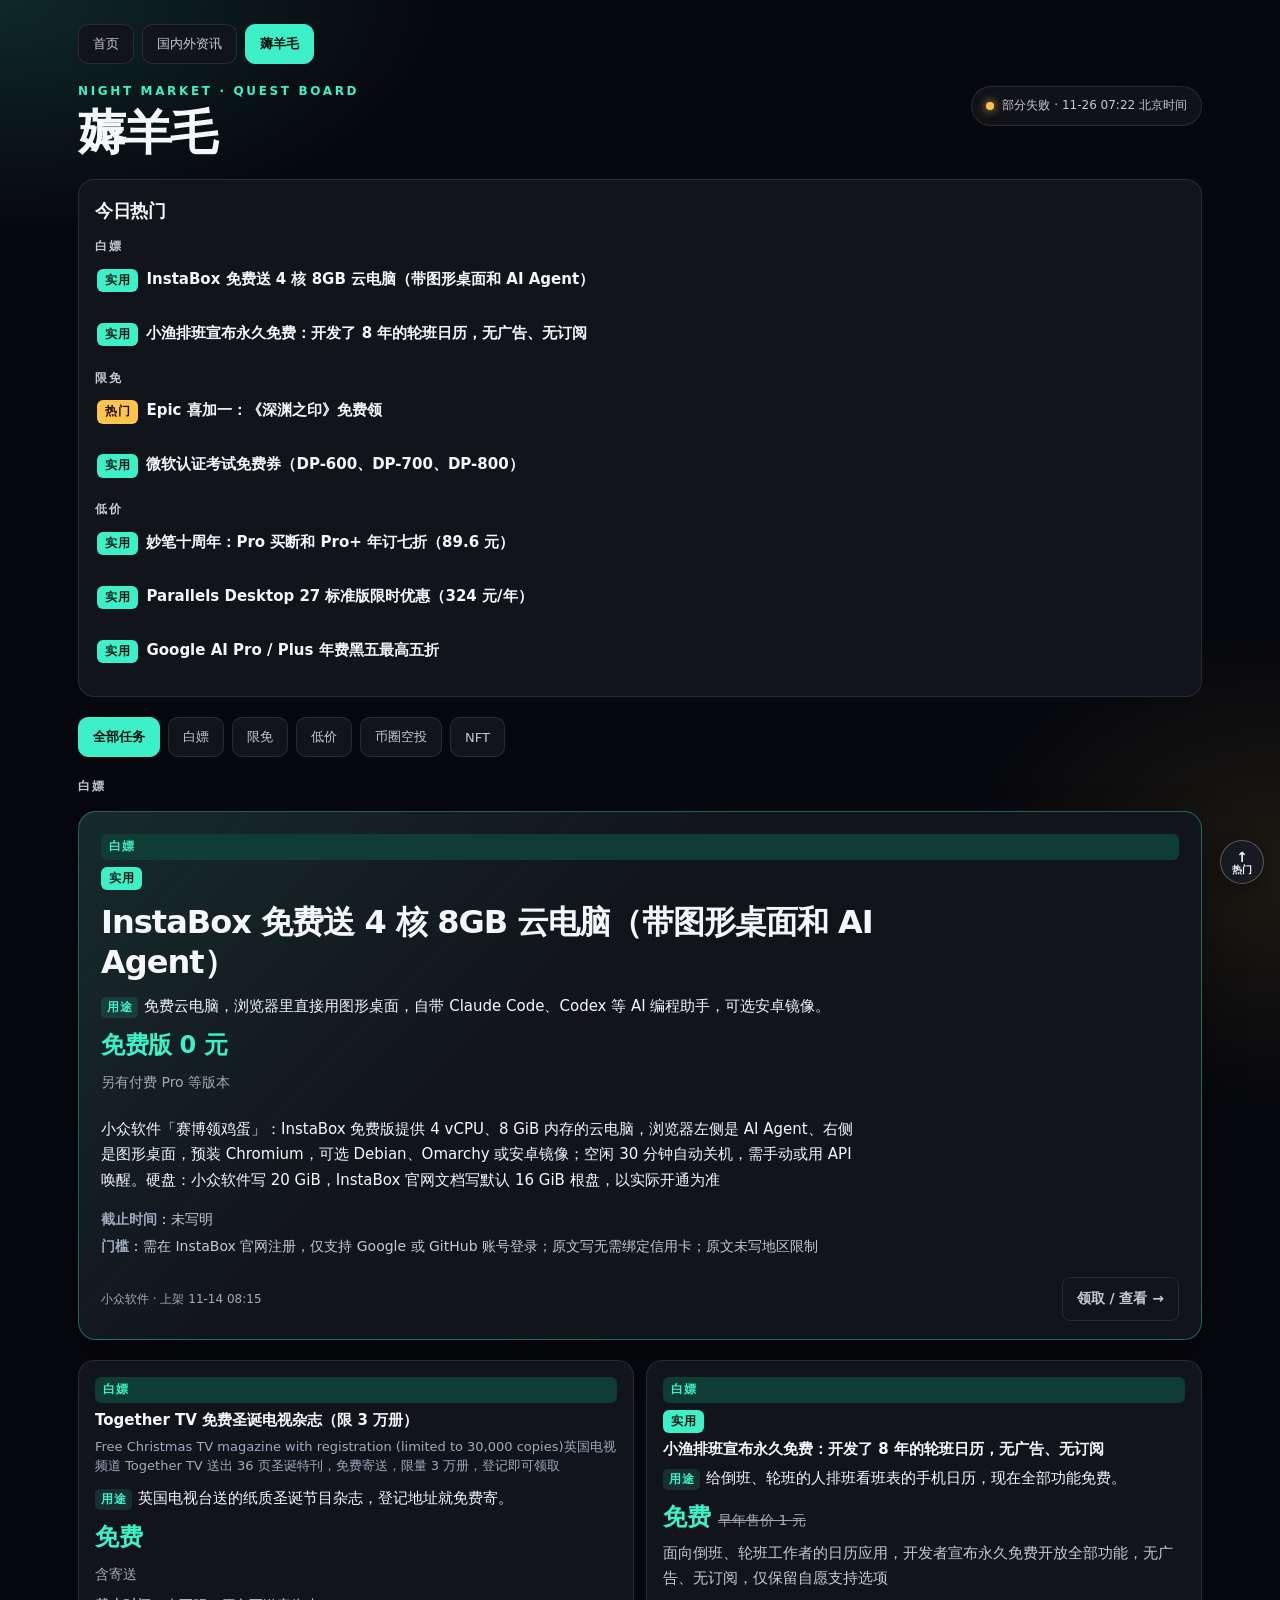
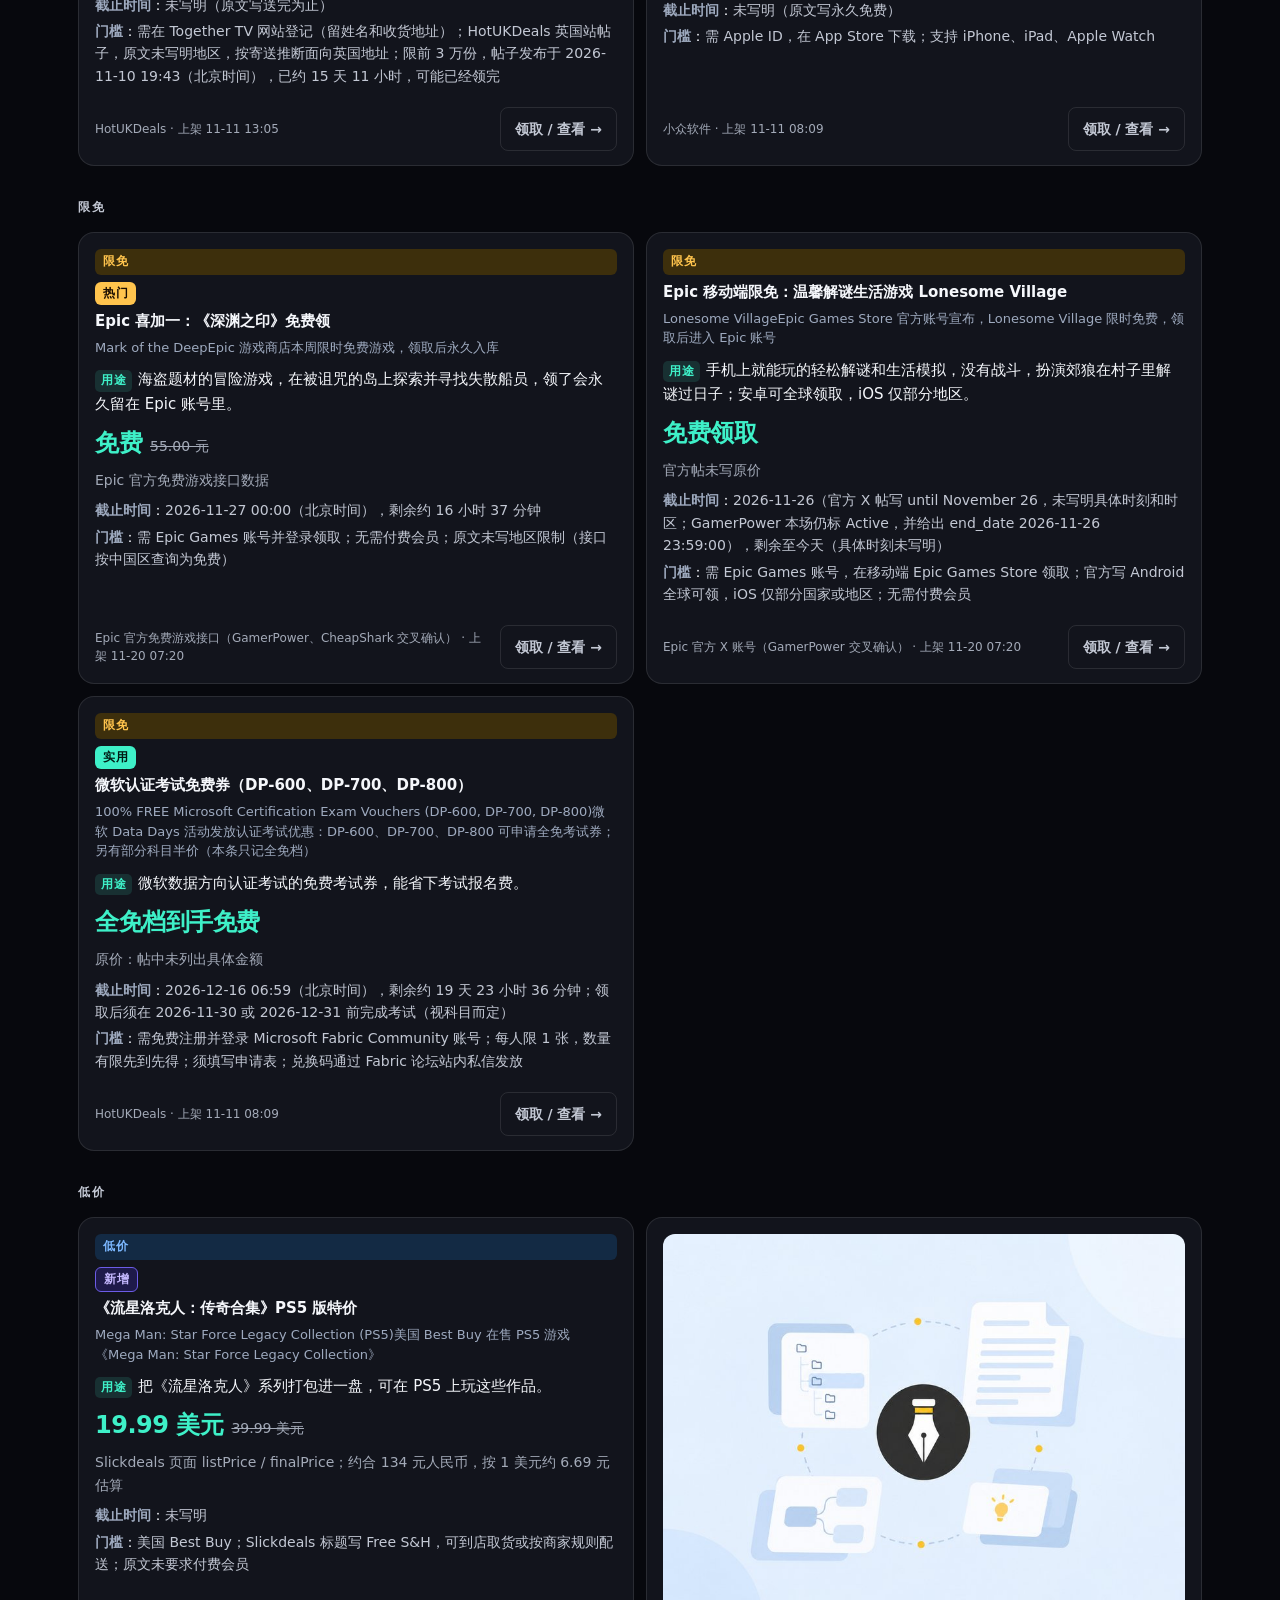
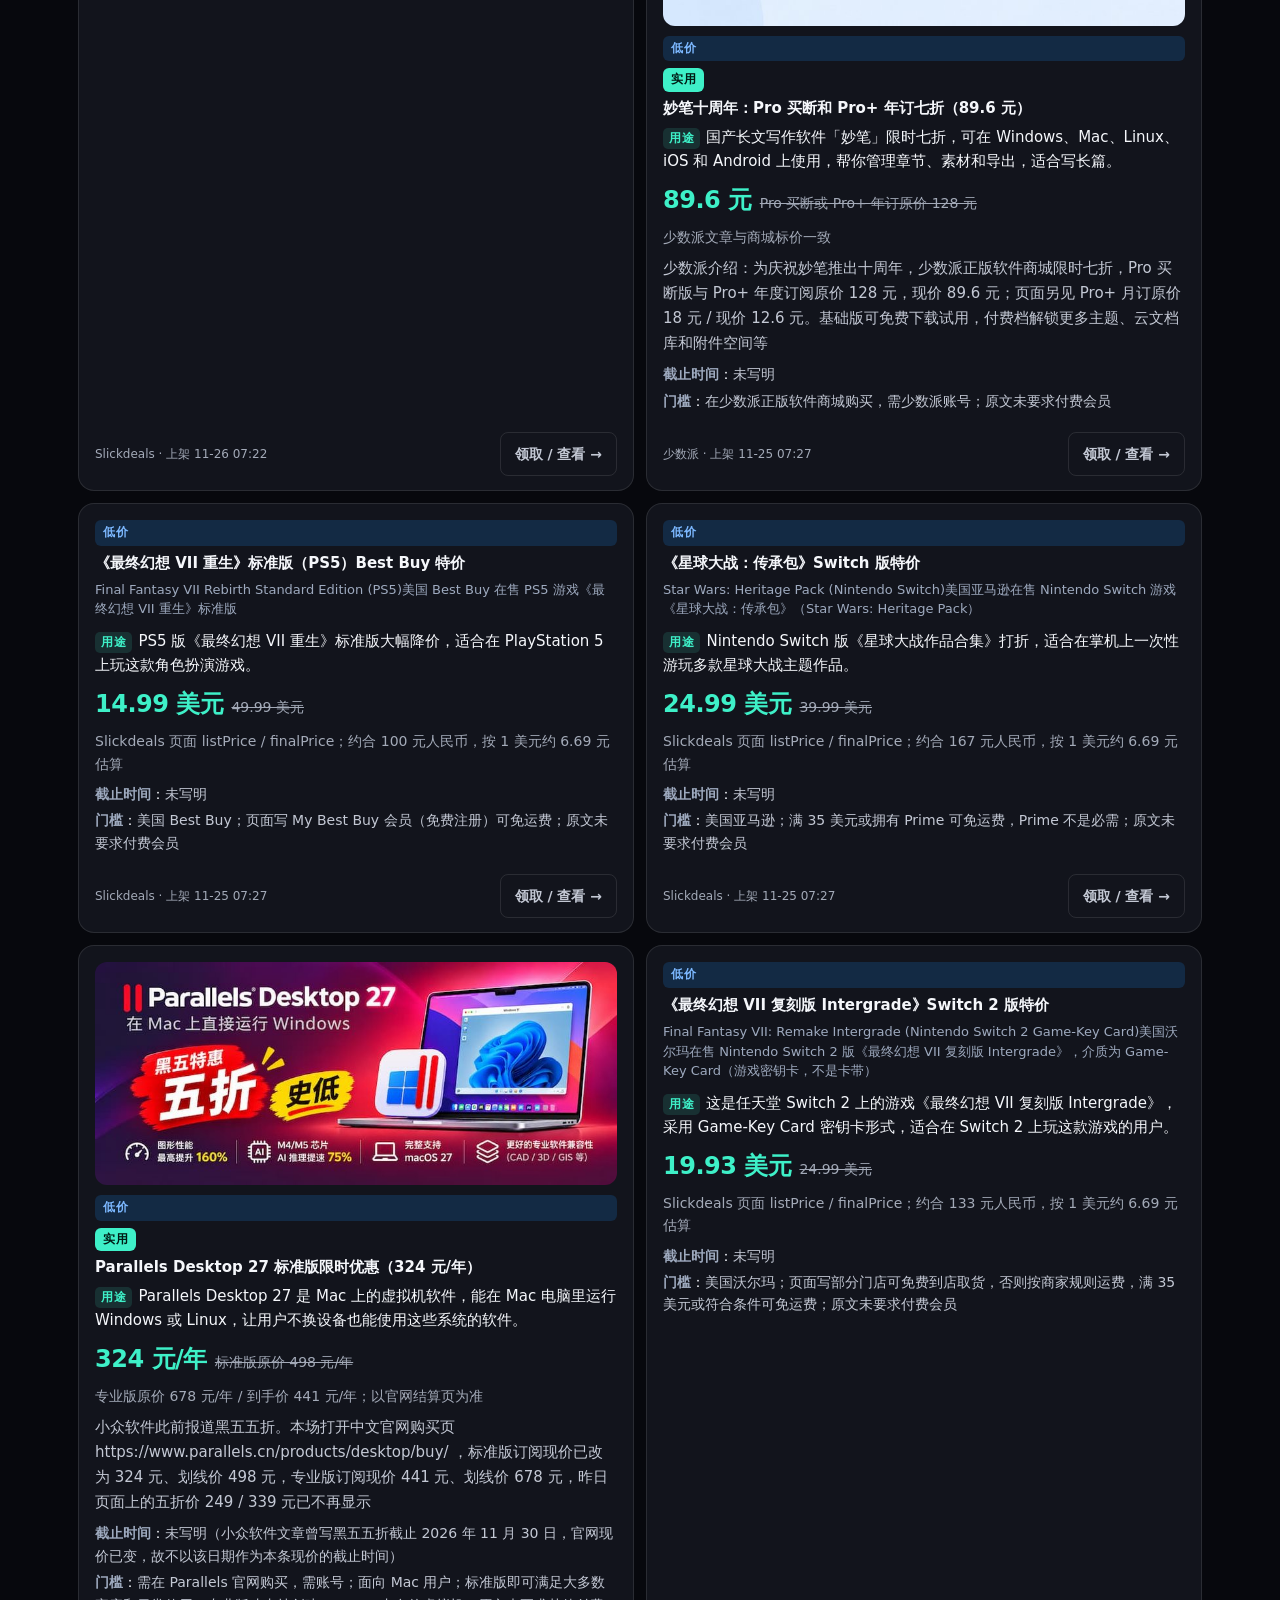
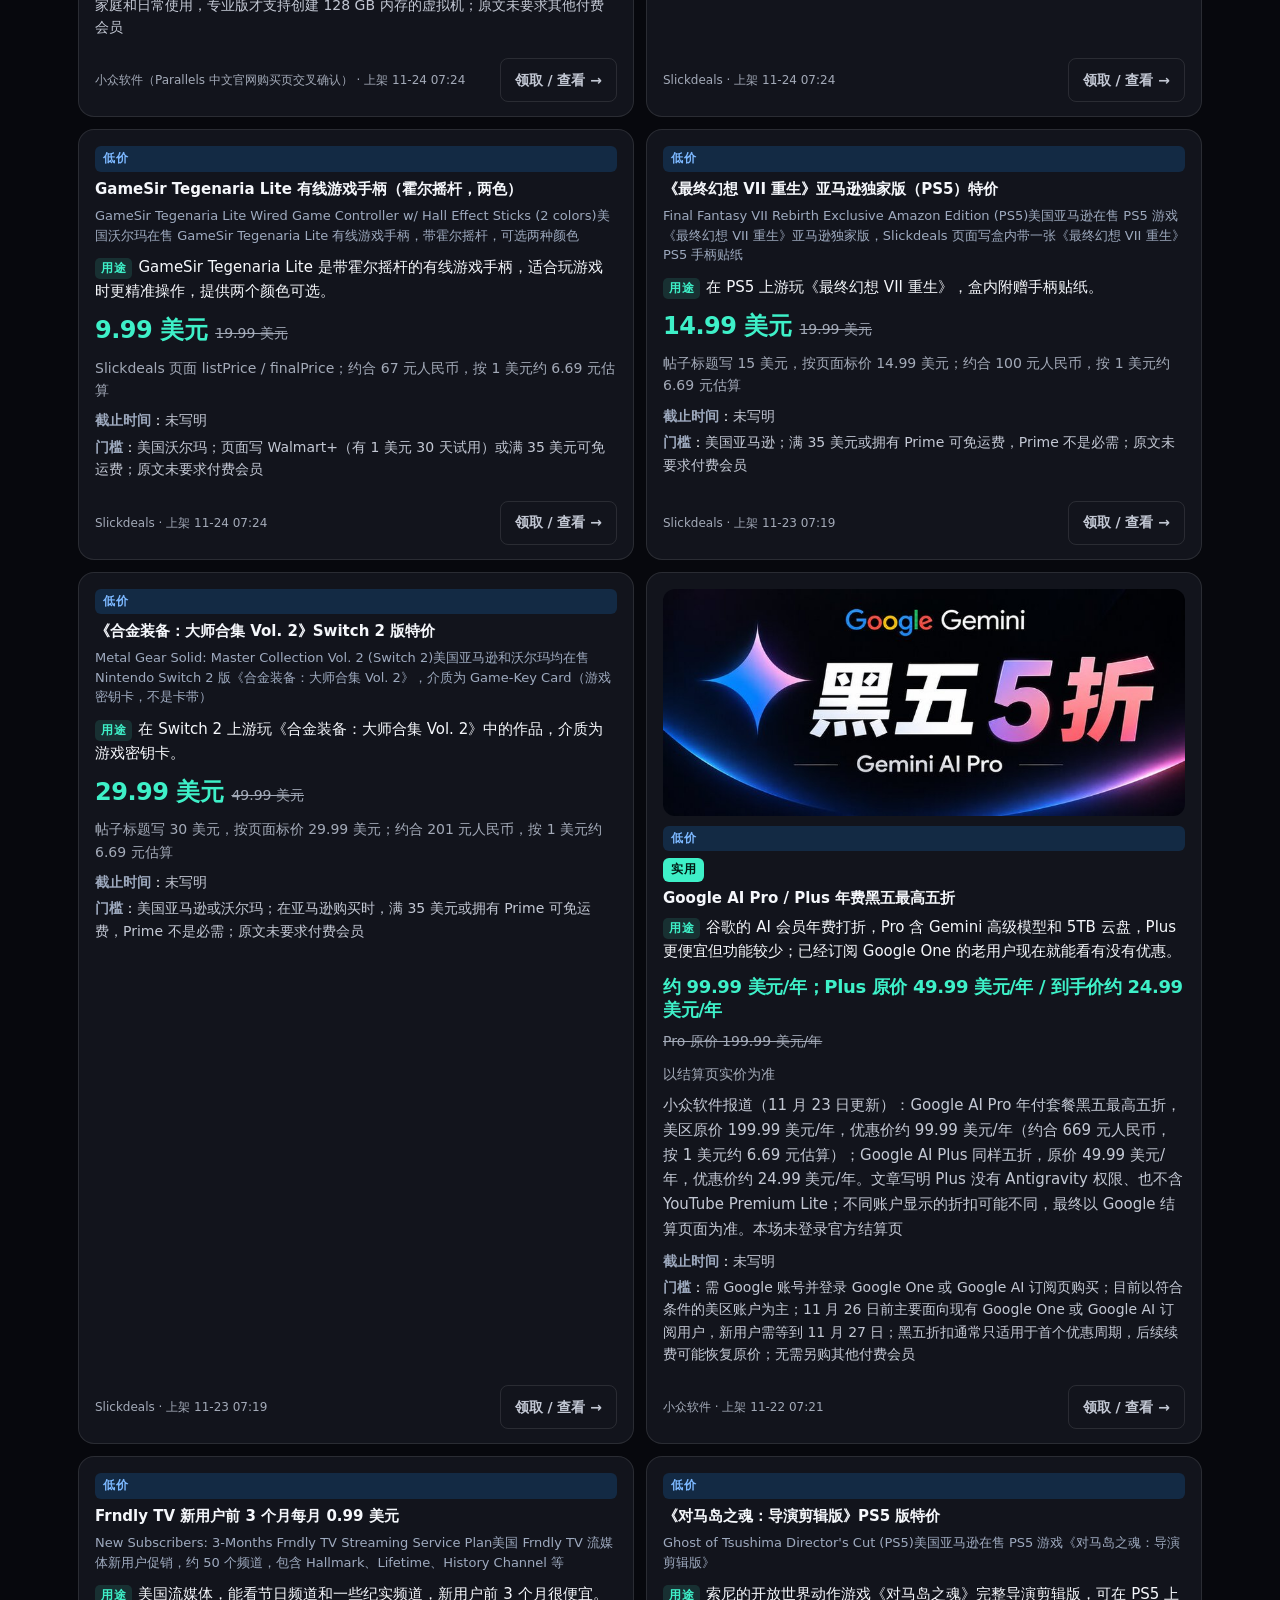
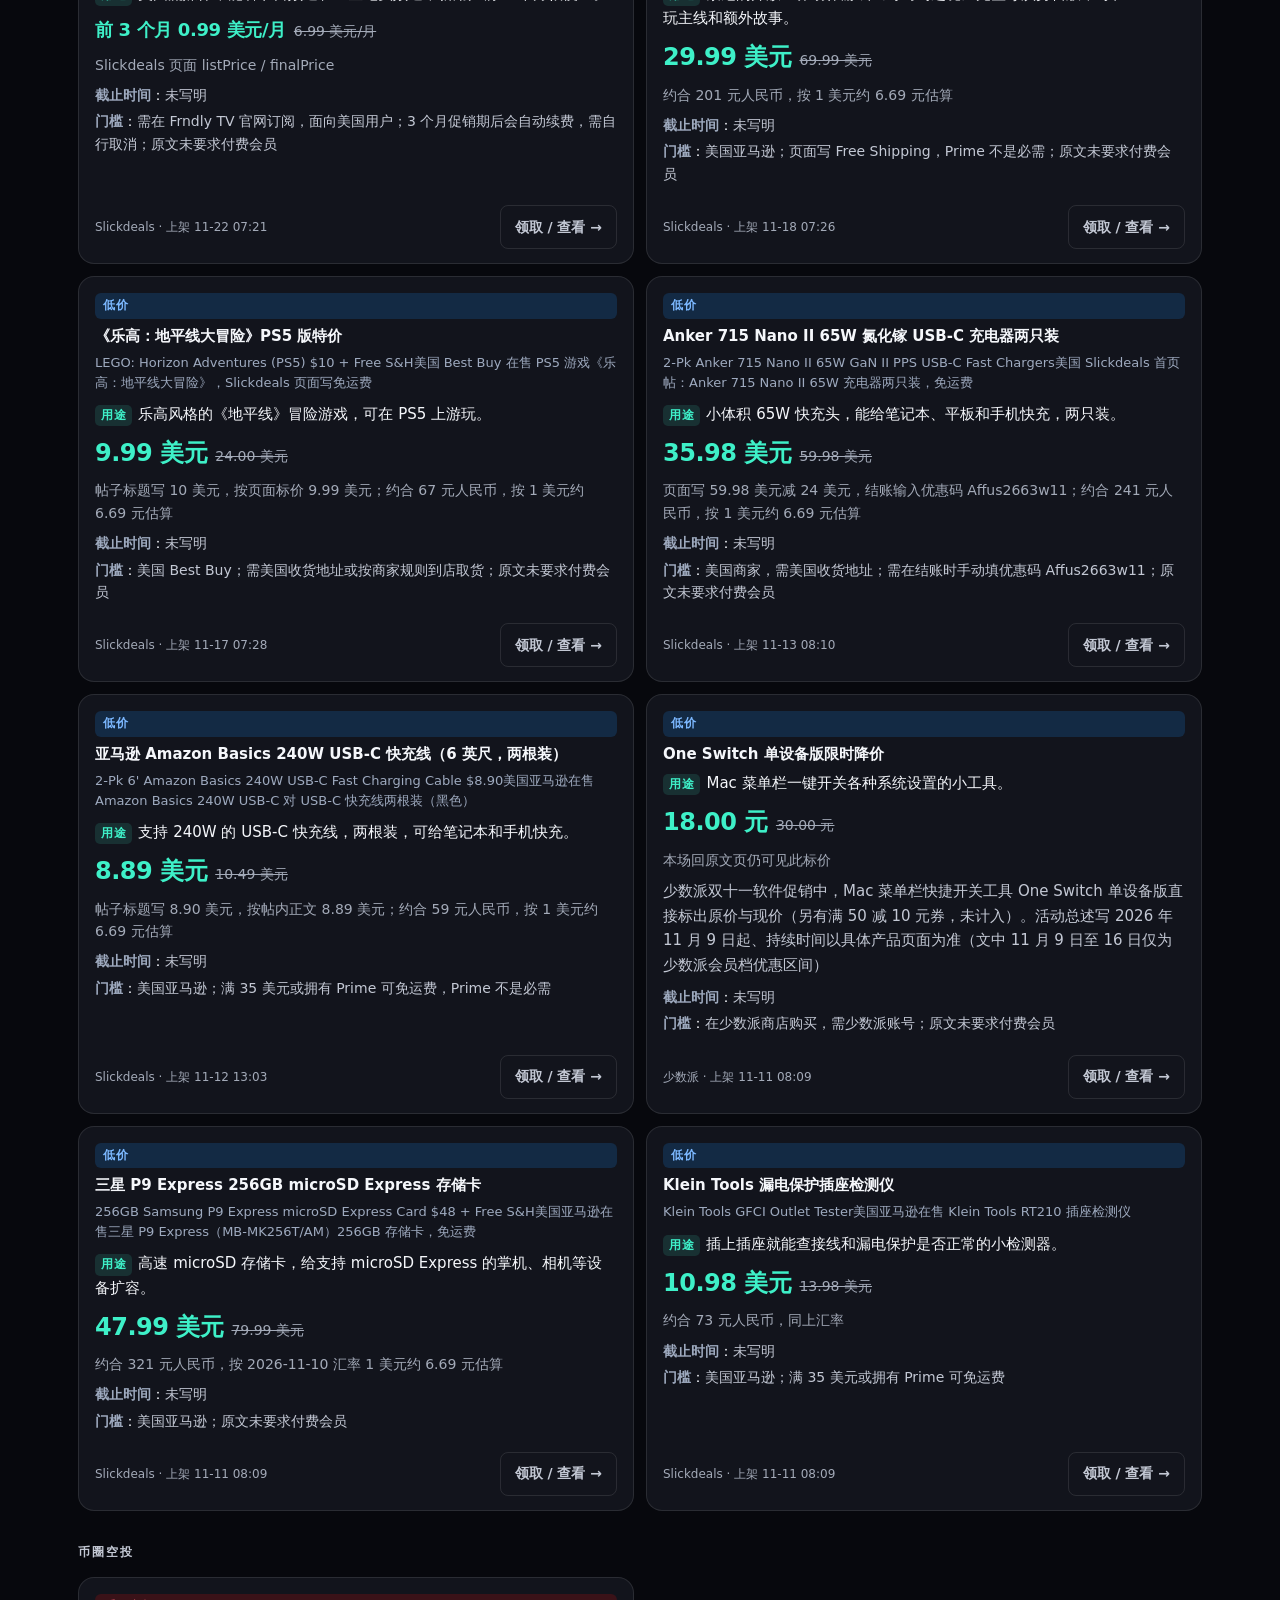
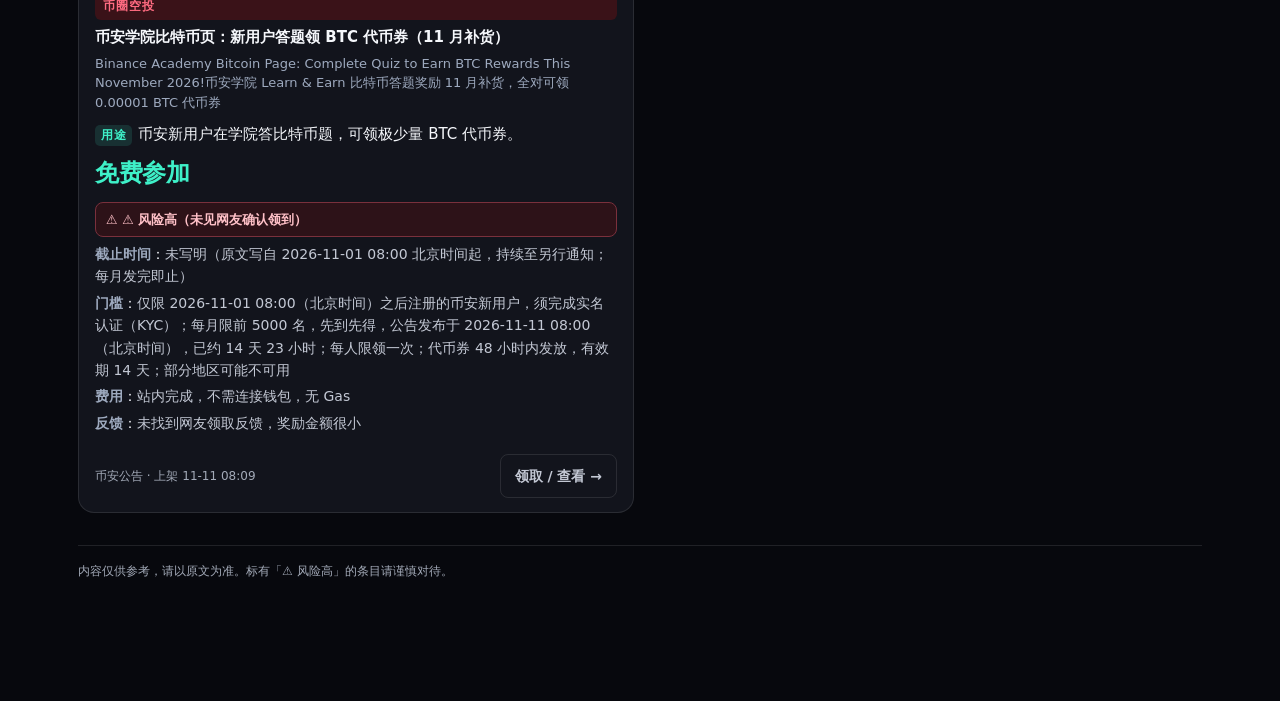
==== commit a75fdd57: "publish deals: 更新于 2026-11-26 07:22" ====
--- a/deals/index.html
+++ b/deals/index.html
@@ -5,7 +5,7 @@
   <meta name="viewport" content="width=device-width, initial-scale=1, viewport-fit=cover">
   <title>薅羊毛 · 夜市任务板</title>
   <meta name="format-detection" content="telephone=no">
-  <meta name="muse-updated" content="更新于 2026-11-25 07:27（北京时间）">
+  <meta name="muse-updated" content="更新于 2026-11-26 07:22（北京时间）">
   <meta name="muse-status" content="部分失败">
   <style>/* D 夜间刊 · 公共基础样式 */
 :root {
@@ -659,7 +659,7 @@
         <div class="kicker">Night Market · Quest Board</div>
         <h1 class="page-title">薅羊毛</h1>
       </div>
-      <div class="pill"><span class="pill-dot warn"></span>部分失败 · 11-25 07:27 北京时间</div>
+      <div class="pill"><span class="pill-dot warn"></span>部分失败 · 11-26 07:22 北京时间</div>
     </header>
     
     <section id="hot" class="hot-zone">
@@ -679,7 +679,7 @@
 <div class="hot-group">
 <h3 class="hot-sec">低价</h3>
 <ul class="hot-list">
-<li><a class="hot-link" href="#item-2e3cd1b84858" data-cat="低价"><span class="badges"><span class="badge badge-new">新增</span><span class="badge badge-useful">实用</span></span><span class="hot-text">妙笔十周年：Pro 买断和 Pro+ 年订七折（89.6 元）</span></a></li>
+<li><a class="hot-link" href="#item-45d044d16bc0" data-cat="低价"><span class="badges"><span class="badge badge-useful">实用</span></span><span class="hot-text">妙笔十周年：Pro 买断和 Pro+ 年订七折（89.6 元）</span></a></li>
 <li><a class="hot-link" href="#item-85d8fcbb8cff" data-cat="低价"><span class="badges"><span class="badge badge-useful">实用</span></span><span class="hot-text">Parallels Desktop 27 标准版限时优惠（324 元/年）</span></a></li>
 <li><a class="hot-link" href="#item-e5e9933a7d39" data-cat="低价"><span class="badges"><span class="badge badge-useful">实用</span></span><span class="hot-text">Google AI Pro / Plus 年费黑五最高五折</span></a></li>
 </ul></div>
@@ -711,7 +711,7 @@
 <p class="item-use"><span class="item-use-label">用途</span>英国电视台送的纸质圣诞节目杂志，登记地址就免费寄。</p>
 <div class="price-row"><span class="price-main">免费</span></div>
 <p class="price-note">含寄送</p>
-<dl class="fields"><div><dt>截止时间</dt>：<dd>未写明（原文写送完为止）</dd></div><div><dt>门槛</dt>：<dd>需在 Together TV 网站登记（留姓名和收货地址）；HotUKDeals 英国站帖子，原文未写明地区，按寄送推断面向英国地址；限前 3 万份，帖子发布于 2026-11-10 19:43（北京时间），已约 14 天 11 小时，可能已经领完</dd></div></dl>
+<dl class="fields"><div><dt>截止时间</dt>：<dd>未写明（原文写送完为止）</dd></div><div><dt>门槛</dt>：<dd>需在 Together TV 网站登记（留姓名和收货地址）；HotUKDeals 英国站帖子，原文未写明地区，按寄送推断面向英国地址；限前 3 万份，帖子发布于 2026-11-10 19:43（北京时间），已约 15 天 11 小时，可能已经领完</dd></div></dl>
 <div class="item-foot">
 <span class="source-name">HotUKDeals · 上架 11-11 13:05</span>
 <a class="open-link" href="https://www.hotukdeals.com/deals/free-christmas-tv-magazine-5028167" target="_blank" rel="noopener noreferrer">领取 / 查看 →</a>
@@ -743,7 +743,7 @@
 <p class="item-use"><span class="item-use-label">用途</span>海盗题材的冒险游戏，在被诅咒的岛上探索并寻找失散船员，领了会永久留在 Epic 账号里。</p>
 <div class="price-row"><span class="price-main">免费</span><span class="price-was">55.00 元</span></div>
 <p class="price-note">Epic 官方免费游戏接口数据</p>
-<dl class="fields"><div><dt>截止时间</dt>：<dd>2026-11-27 00:00（北京时间），剩余约 1 天 16 小时 33 分钟</dd></div><div><dt>门槛</dt>：<dd>需 Epic Games 账号并登录领取；无需付费会员；原文未写地区限制（接口按中国区查询为免费）</dd></div></dl>
+<dl class="fields"><div><dt>截止时间</dt>：<dd>2026-11-27 00:00（北京时间），剩余约 16 小时 37 分钟</dd></div><div><dt>门槛</dt>：<dd>需 Epic Games 账号并登录领取；无需付费会员；原文未写地区限制（接口按中国区查询为免费）</dd></div></dl>
 <div class="item-foot">
 <span class="source-name">Epic 官方免费游戏接口（GamerPower、CheapShark 交叉确认） · 上架 11-20 07:20</span>
 <a class="open-link" href="https://store.epicgames.com/zh-CN/p/mark-of-the-deep-f7dc08" target="_blank" rel="noopener noreferrer">领取 / 查看 →</a>
@@ -756,7 +756,7 @@
 <p class="item-use"><span class="item-use-label">用途</span>手机上就能玩的轻松解谜和生活模拟，没有战斗，扮演郊狼在村子里解谜过日子；安卓可全球领取，iOS 仅部分地区。</p>
 <div class="price-row"><span class="price-main">免费领取</span></div>
 <p class="price-note">官方帖未写原价</p>
-<dl class="fields"><div><dt>截止时间</dt>：<dd>2026-11-26（官方 X 帖写 until November 26，未写明具体时刻和时区；GamerPower 本场仍标 Active），剩余约 1 天</dd></div><div><dt>门槛</dt>：<dd>需 Epic Games 账号，在移动端 Epic Games Store 领取；官方写 Android 全球可领，iOS 仅部分国家或地区；无需付费会员</dd></div></dl>
+<dl class="fields"><div><dt>截止时间</dt>：<dd>2026-11-26（官方 X 帖写 until November 26，未写明具体时刻和时区；GamerPower 本场仍标 Active，并给出 end_date 2026-11-26 23:59:00），剩余至今天（具体时刻未写明）</dd></div><div><dt>门槛</dt>：<dd>需 Epic Games 账号，在移动端 Epic Games Store 领取；官方写 Android 全球可领，iOS 仅部分国家或地区；无需付费会员</dd></div></dl>
 <div class="item-foot">
 <span class="source-name">Epic 官方 X 账号（GamerPower 交叉确认） · 上架 11-20 07:20</span>
 <a class="open-link" href="https://store.epicgames.com/p/lonesome-village-android-15d165" target="_blank" rel="noopener noreferrer">领取 / 查看 →</a>
@@ -770,7 +770,7 @@
 <p class="item-use"><span class="item-use-label">用途</span>微软数据方向认证考试的免费考试券，能省下考试报名费。</p>
 <div class="price-row"><span class="price-main">全免档到手免费</span></div>
 <p class="price-orig">原价：帖中未列出具体金额</p>
-<dl class="fields"><div><dt>截止时间</dt>：<dd>2026-12-16 06:59（北京时间），剩余约 20 天 23 小时 32 分钟；领取后须在 2026-11-30 或 2026-12-31 前完成考试（视科目而定）</dd></div><div><dt>门槛</dt>：<dd>需免费注册并登录 Microsoft Fabric Community 账号；每人限 1 张，数量有限先到先得；须填写申请表；兑换码通过 Fabric 论坛站内私信发放</dd></div></dl>
+<dl class="fields"><div><dt>截止时间</dt>：<dd>2026-12-16 06:59（北京时间），剩余约 19 天 23 小时 36 分钟；领取后须在 2026-11-30 或 2026-12-31 前完成考试（视科目而定）</dd></div><div><dt>门槛</dt>：<dd>需免费注册并登录 Microsoft Fabric Community 账号；每人限 1 张，数量有限先到先得；须填写申请表；兑换码通过 Fabric 论坛站内私信发放</dd></div></dl>
 <div class="item-foot">
 <span class="source-name">HotUKDeals · 上架 11-11 08:09</span>
 <a class="open-link" href="https://www.hotukdeals.com/deals/100-free-microsoft-certification-exam-vouchers-dp-600-dp-700-dp-800-5028433" target="_blank" rel="noopener noreferrer">领取 / 查看 →</a>
@@ -781,10 +781,24 @@
 <section class="board" data-sec="低价">
 <div class="board-header">低价</div>
 <div class="board-grid">
-<article class="item" id="item-2e3cd1b84858" data-tags="new useful" data-cat="低价">
+<article class="item" id="item-30ff6037b6c9" data-tags="new" data-cat="低价">
+<div class="cat-tag deal">低价</div>
+<span class="badges"><span class="badge badge-new">新增</span></span>
+<h3><a href="https://slickdeals.net/f/20391582-mega-man-star-force-legacy-collection-ps5-19-99-best-buy" target="_blank" rel="noopener noreferrer">《流星洛克人：传奇合集》PS5 版特价</a></h3>
+<p class="title-en">Mega Man: Star Force Legacy Collection (PS5)美国 Best Buy 在售 PS5 游戏《Mega Man: Star Force Legacy Collection》</p>
+<p class="item-use"><span class="item-use-label">用途</span>把《流星洛克人》系列打包进一盘，可在 PS5 上玩这些作品。</p>
+<div class="price-row"><span class="price-main">19.99 美元</span><span class="price-was">39.99 美元</span></div>
+<p class="price-note">Slickdeals 页面 listPrice / finalPrice；约合 134 元人民币，按 1 美元约 6.69 元估算</p>
+<dl class="fields"><div><dt>截止时间</dt>：<dd>未写明</dd></div><div><dt>门槛</dt>：<dd>美国 Best Buy；Slickdeals 标题写 Free S&amp;H，可到店取货或按商家规则配送；原文未要求付费会员</dd></div></dl>
+<div class="item-foot">
+<span class="source-name">Slickdeals · 上架 11-26 07:22</span>
+<a class="open-link" href="https://slickdeals.net/f/20391582-mega-man-star-force-legacy-collection-ps5-19-99-best-buy" target="_blank" rel="noopener noreferrer">领取 / 查看 →</a>
+</div>
+</article>
+<article class="item" id="item-45d044d16bc0" data-tags="useful" data-cat="低价">
 <img class="item-img" src="../img/2026-11-25-baa7cde1.jpg" alt="妙笔十周年：Pro 买断和 Pro+ 年订七折（89.6 元）">
 <div class="cat-tag deal">低价</div>
-<span class="badges"><span class="badge badge-new">新增</span><span class="badge badge-useful">实用</span></span>
+<span class="badges"><span class="badge badge-useful">实用</span></span>
 <h3><a href="https://sspai.com/post/119035" target="_blank" rel="noopener noreferrer">妙笔十周年：Pro 买断和 Pro+ 年订七折（89.6 元）</a></h3>
 <p class="item-use"><span class="item-use-label">用途</span>国产长文写作软件「妙笔」限时七折，可在 Windows、Mac、Linux、iOS 和 Android 上使用，帮你管理章节、素材和导出，适合写长篇。</p>
 <div class="price-row"><span class="price-main">89.6 元</span><span class="price-was">Pro 买断或 Pro+ 年订原价 128 元</span></div>
@@ -796,9 +810,8 @@
 <a class="open-link" href="https://sspai.com/post/119035" target="_blank" rel="noopener noreferrer">领取 / 查看 →</a>
 </div>
 </article>
-<article class="item" id="item-39fca4af108f" data-tags="new" data-cat="低价">
-<div class="cat-tag deal">低价</div>
-<span class="badges"><span class="badge badge-new">新增</span></span>
+<article class="item" id="item-4c5cf9e403ec" data-tags="" data-cat="低价">
+<div class="cat-tag deal">低价</div>
 <h3><a href="https://slickdeals.net/f/20374836-final-fantasy-vii-rebirth-ps5-14-99-best-buy" target="_blank" rel="noopener noreferrer">《最终幻想 VII 重生》标准版（PS5）Best Buy 特价</a></h3>
 <p class="title-en">Final Fantasy VII Rebirth Standard Edition (PS5)美国 Best Buy 在售 PS5 游戏《最终幻想 VII 重生》标准版</p>
 <p class="item-use"><span class="item-use-label">用途</span>PS5 版《最终幻想 VII 重生》标准版大幅降价，适合在 PlayStation 5 上玩这款角色扮演游戏。</p>
@@ -810,9 +823,8 @@
 <a class="open-link" href="https://slickdeals.net/f/20374836-final-fantasy-vii-rebirth-ps5-14-99-best-buy" target="_blank" rel="noopener noreferrer">领取 / 查看 →</a>
 </div>
 </article>
-<article class="item" id="item-839ccd962768" data-tags="new" data-cat="低价">
-<div class="cat-tag deal">低价</div>
-<span class="badges"><span class="badge badge-new">新增</span></span>
+<article class="item" id="item-b64437b09e7e" data-tags="" data-cat="低价">
+<div class="cat-tag deal">低价</div>
 <h3><a href="https://slickdeals.net/f/20387046-star-wars-heritage-pack-nintendo-switch-24-99" target="_blank" rel="noopener noreferrer">《星球大战：传承包》Switch 版特价</a></h3>
 <p class="title-en">Star Wars: Heritage Pack (Nintendo Switch)美国亚马逊在售 Nintendo Switch 游戏《星球大战：传承包》（Star Wars: Heritage Pack）</p>
 <p class="item-use"><span class="item-use-label">用途</span>Nintendo Switch 版《星球大战作品合集》打折，适合在掌机上一次性游玩多款星球大战主题作品。</p>
@@ -1022,7 +1034,7 @@
 <p class="item-use"><span class="item-use-label">用途</span>币安新用户在学院答比特币题，可领极少量 BTC 代币券。</p>
 <div class="price-row"><span class="price-main">免费参加</span></div>
 <div class="risk">⚠ ⚠ 风险高（未见网友确认领到）</div>
-<dl class="fields"><div><dt>截止时间</dt>：<dd>未写明（原文写自 2026-11-01 08:00 北京时间起，持续至另行通知；每月发完即止）</dd></div><div><dt>门槛</dt>：<dd>仅限 2026-11-01 08:00（北京时间）之后注册的币安新用户，须完成实名认证（KYC）；每月限前 5000 名，先到先得，公告发布于 2026-11-11 08:00（北京时间），已约 14 天；每人限领一次；代币券 48 小时内发放，有效期 14 天；部分地区可能不可用</dd></div><div><dt>费用</dt>：<dd>站内完成，不需连接钱包，无 Gas</dd></div><div><dt>反馈</dt>：<dd>未找到网友领取反馈，奖励金额很小</dd></div></dl>
+<dl class="fields"><div><dt>截止时间</dt>：<dd>未写明（原文写自 2026-11-01 08:00 北京时间起，持续至另行通知；每月发完即止）</dd></div><div><dt>门槛</dt>：<dd>仅限 2026-11-01 08:00（北京时间）之后注册的币安新用户，须完成实名认证（KYC）；每月限前 5000 名，先到先得，公告发布于 2026-11-11 08:00（北京时间），已约 14 天 23 小时；每人限领一次；代币券 48 小时内发放，有效期 14 天；部分地区可能不可用</dd></div><div><dt>费用</dt>：<dd>站内完成，不需连接钱包，无 Gas</dd></div><div><dt>反馈</dt>：<dd>未找到网友领取反馈，奖励金额很小</dd></div></dl>
 <div class="item-foot">
 <span class="source-name">币安公告 · 上架 11-11 08:09</span>
 <a class="open-link" href="https://www.binance.com/en/support/announcement/6b80fb6b884e4f5bb60be4ec475d6190" target="_blank" rel="noopener noreferrer">领取 / 查看 →</a>
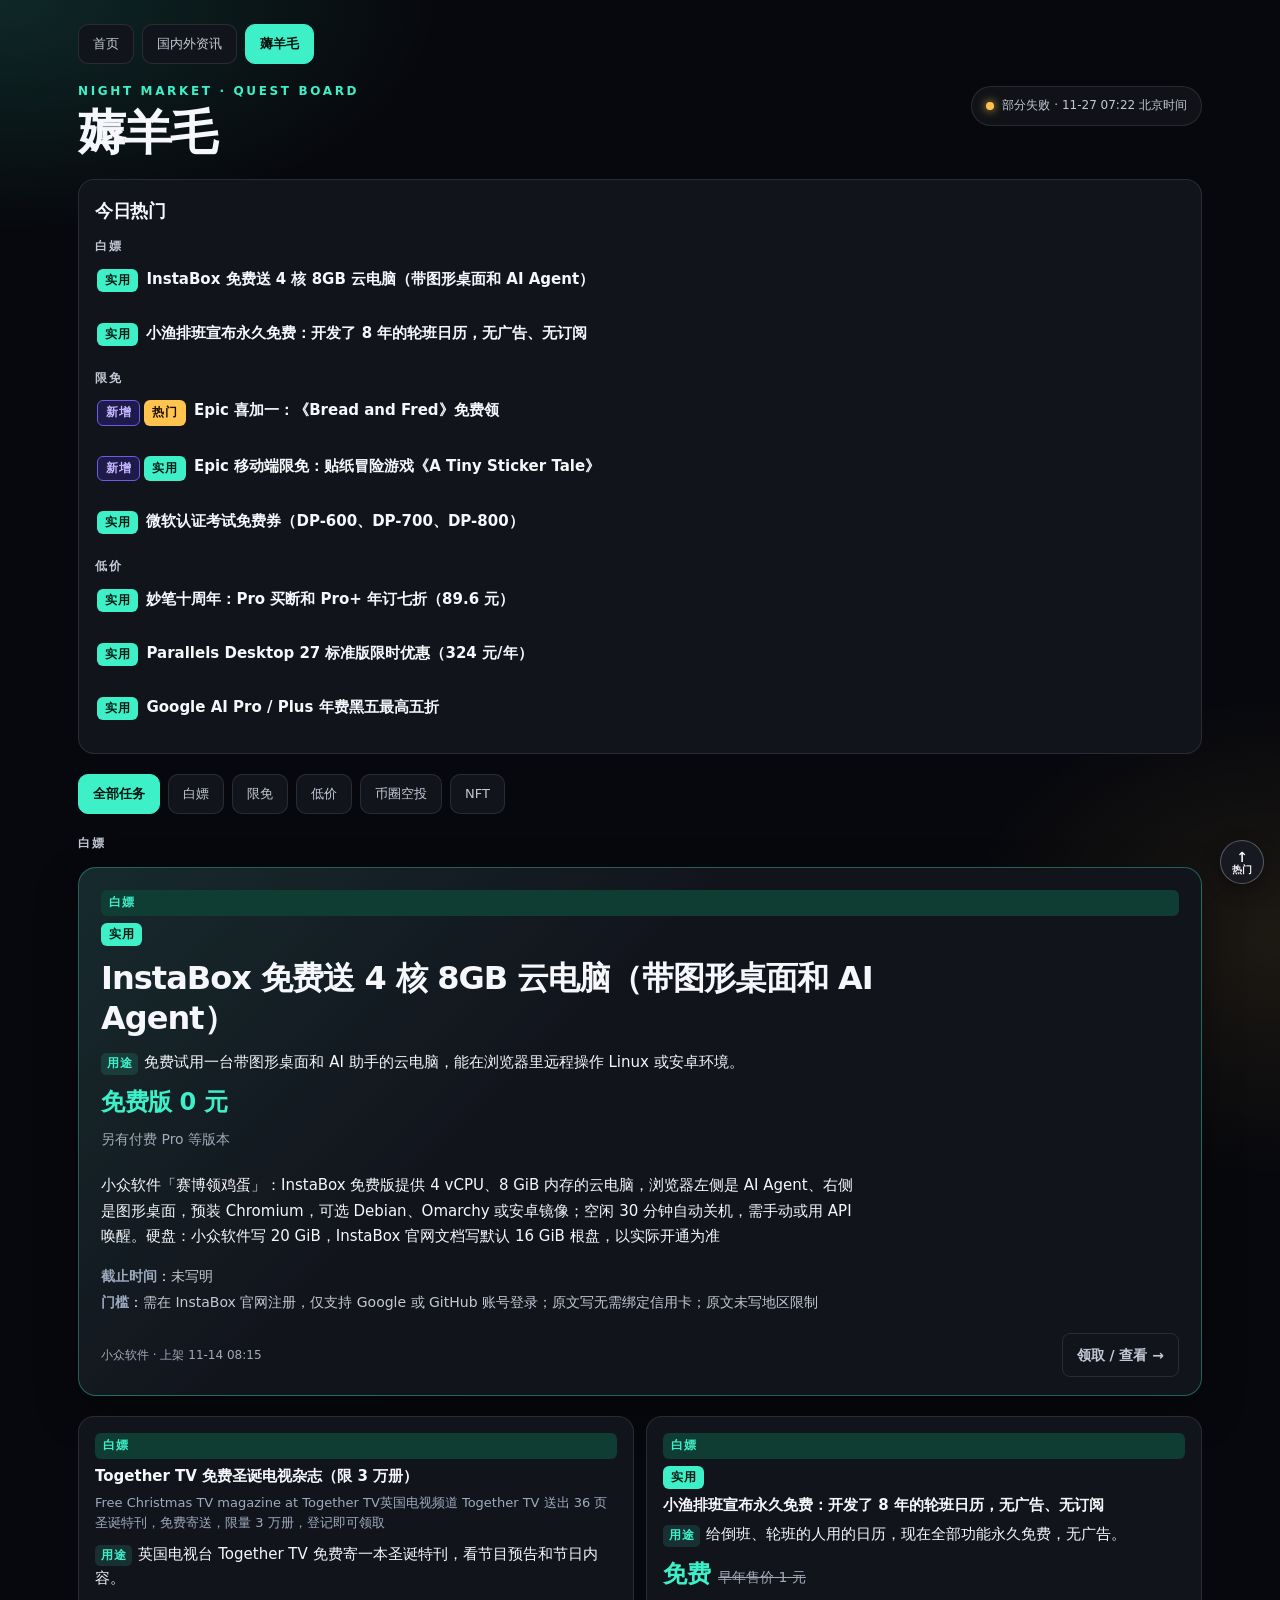
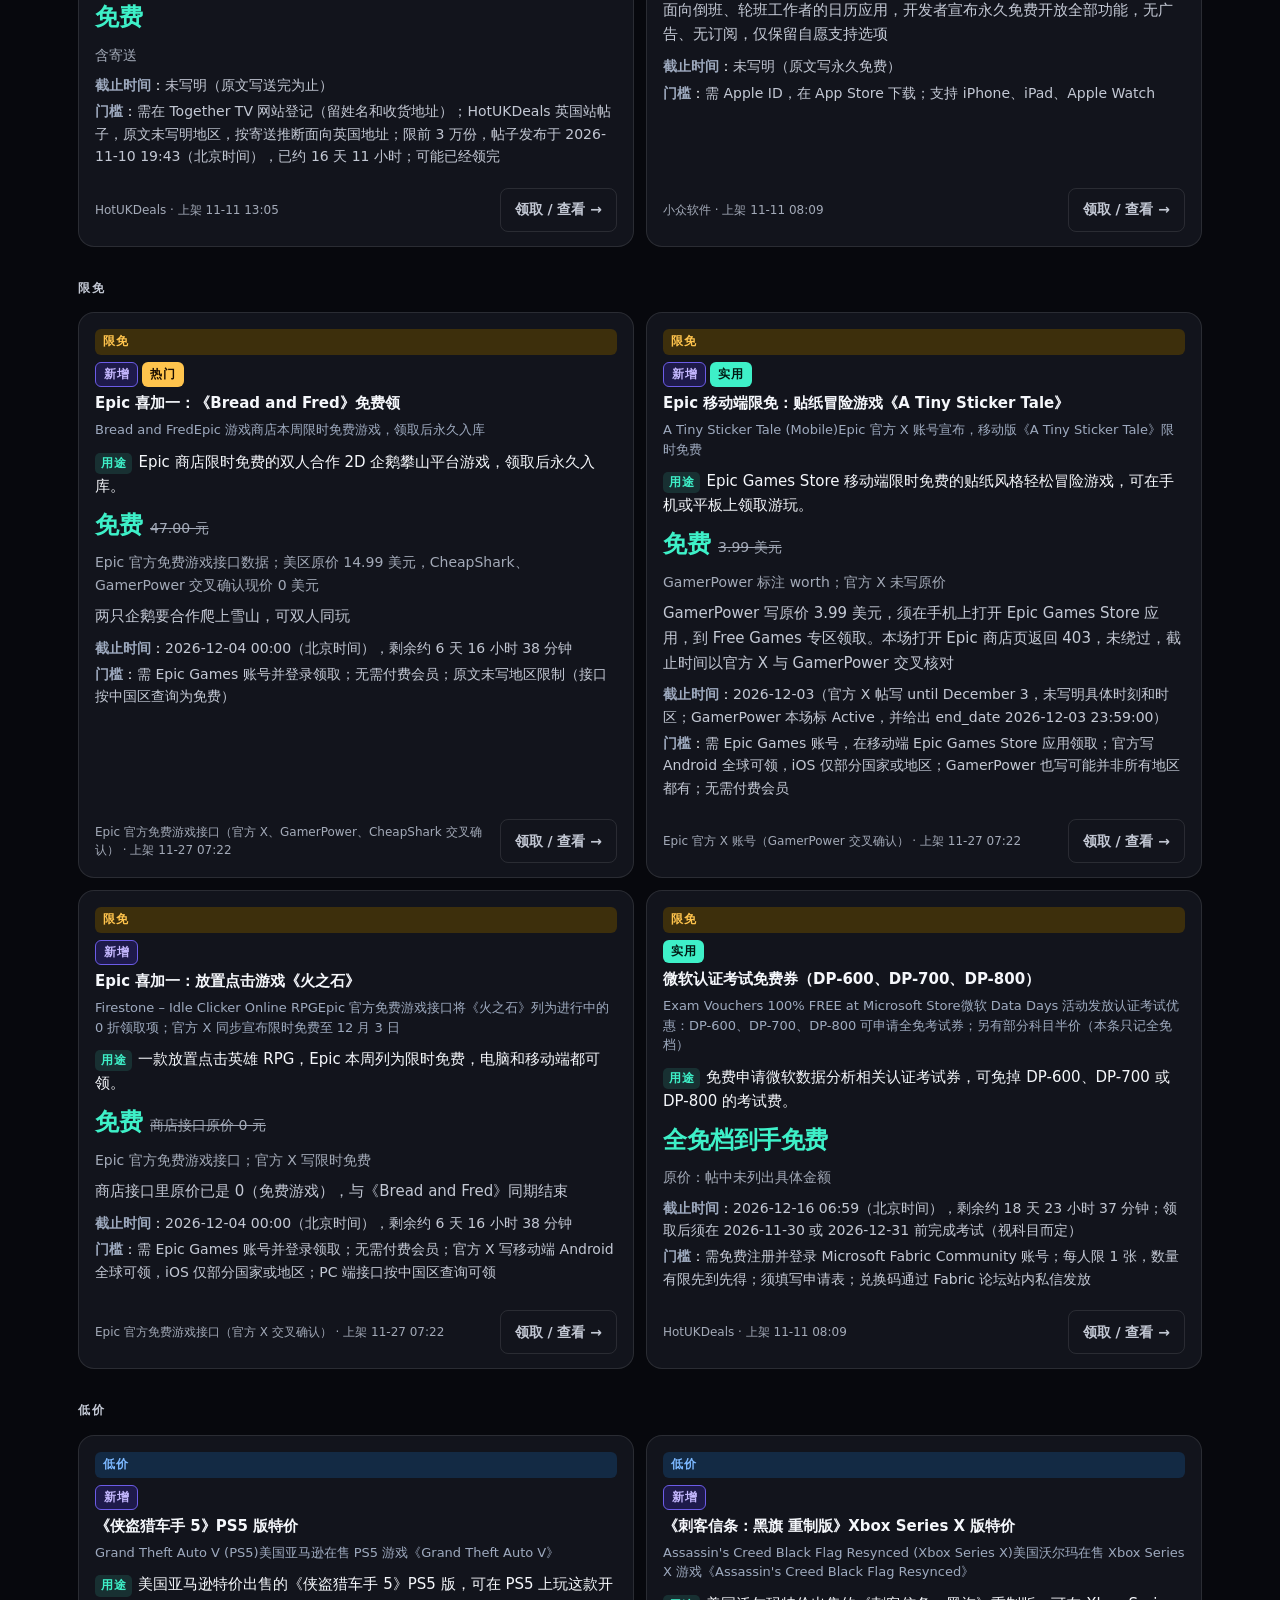
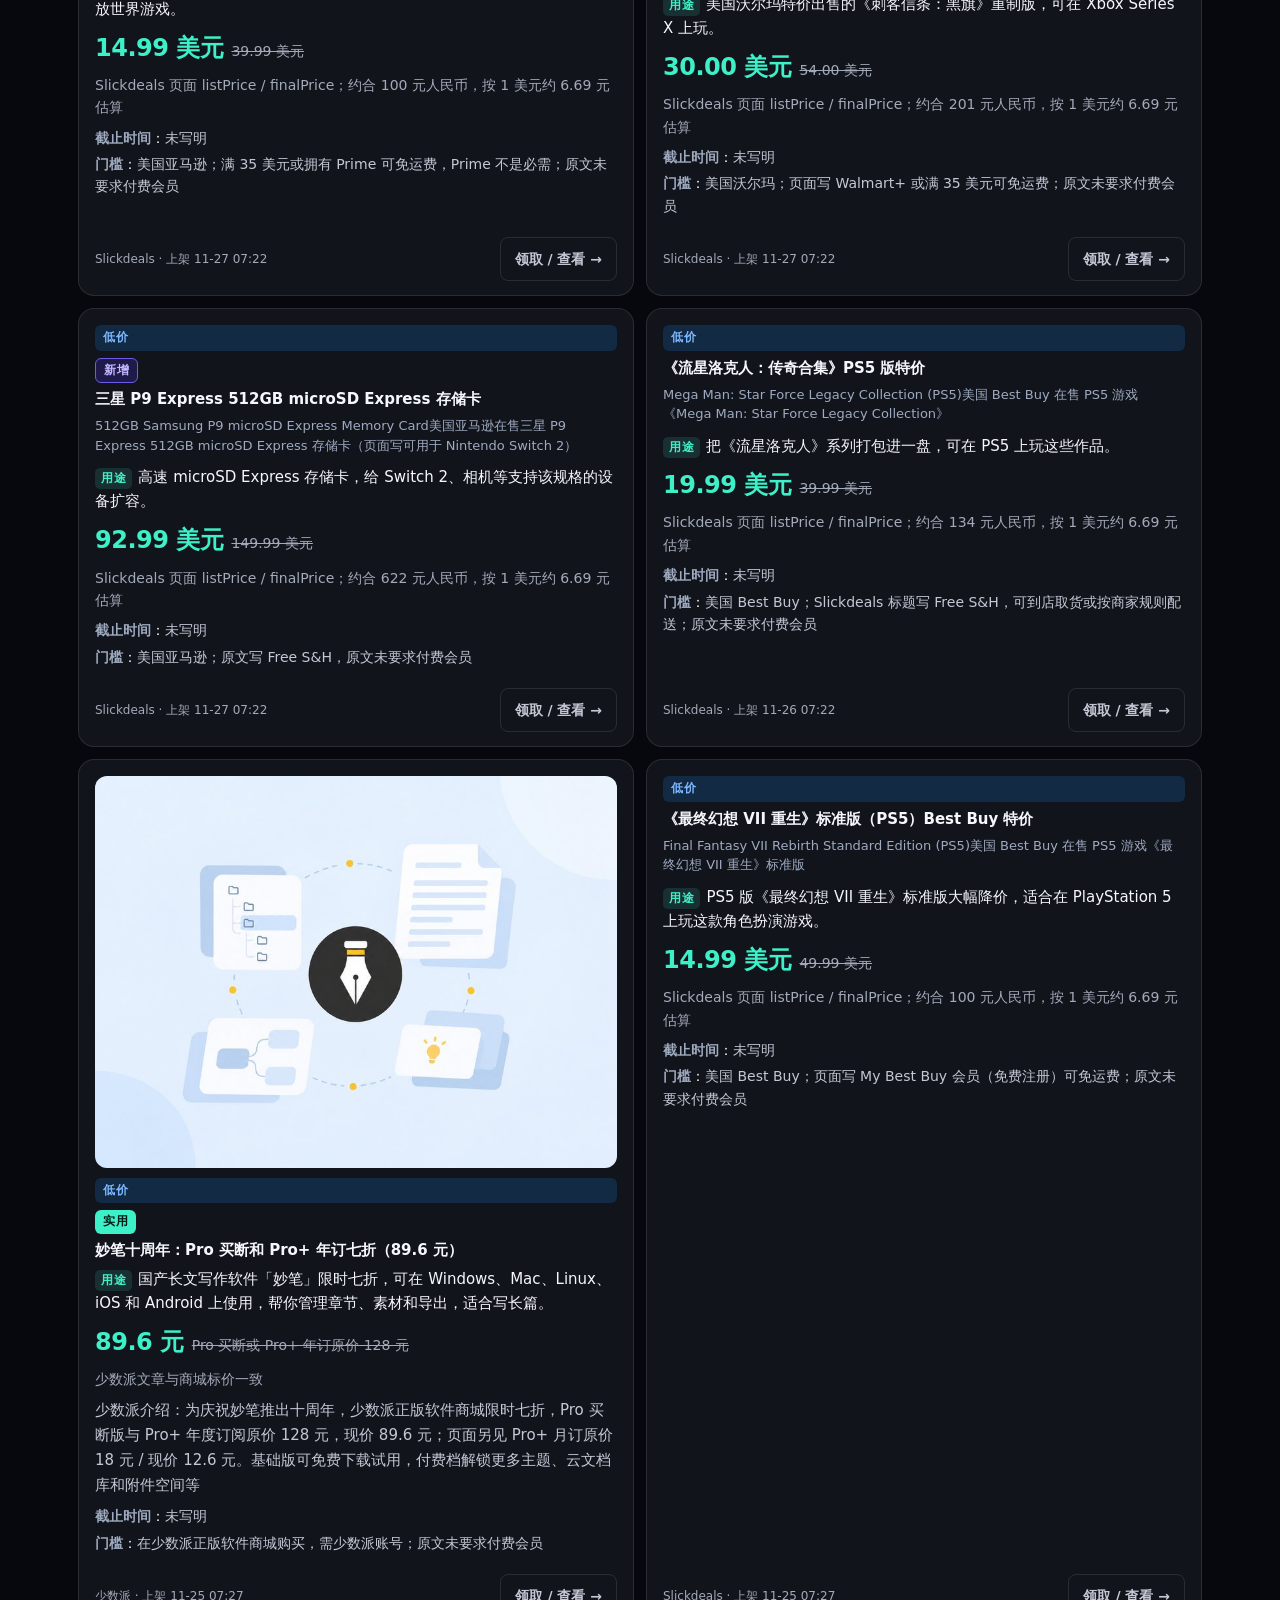
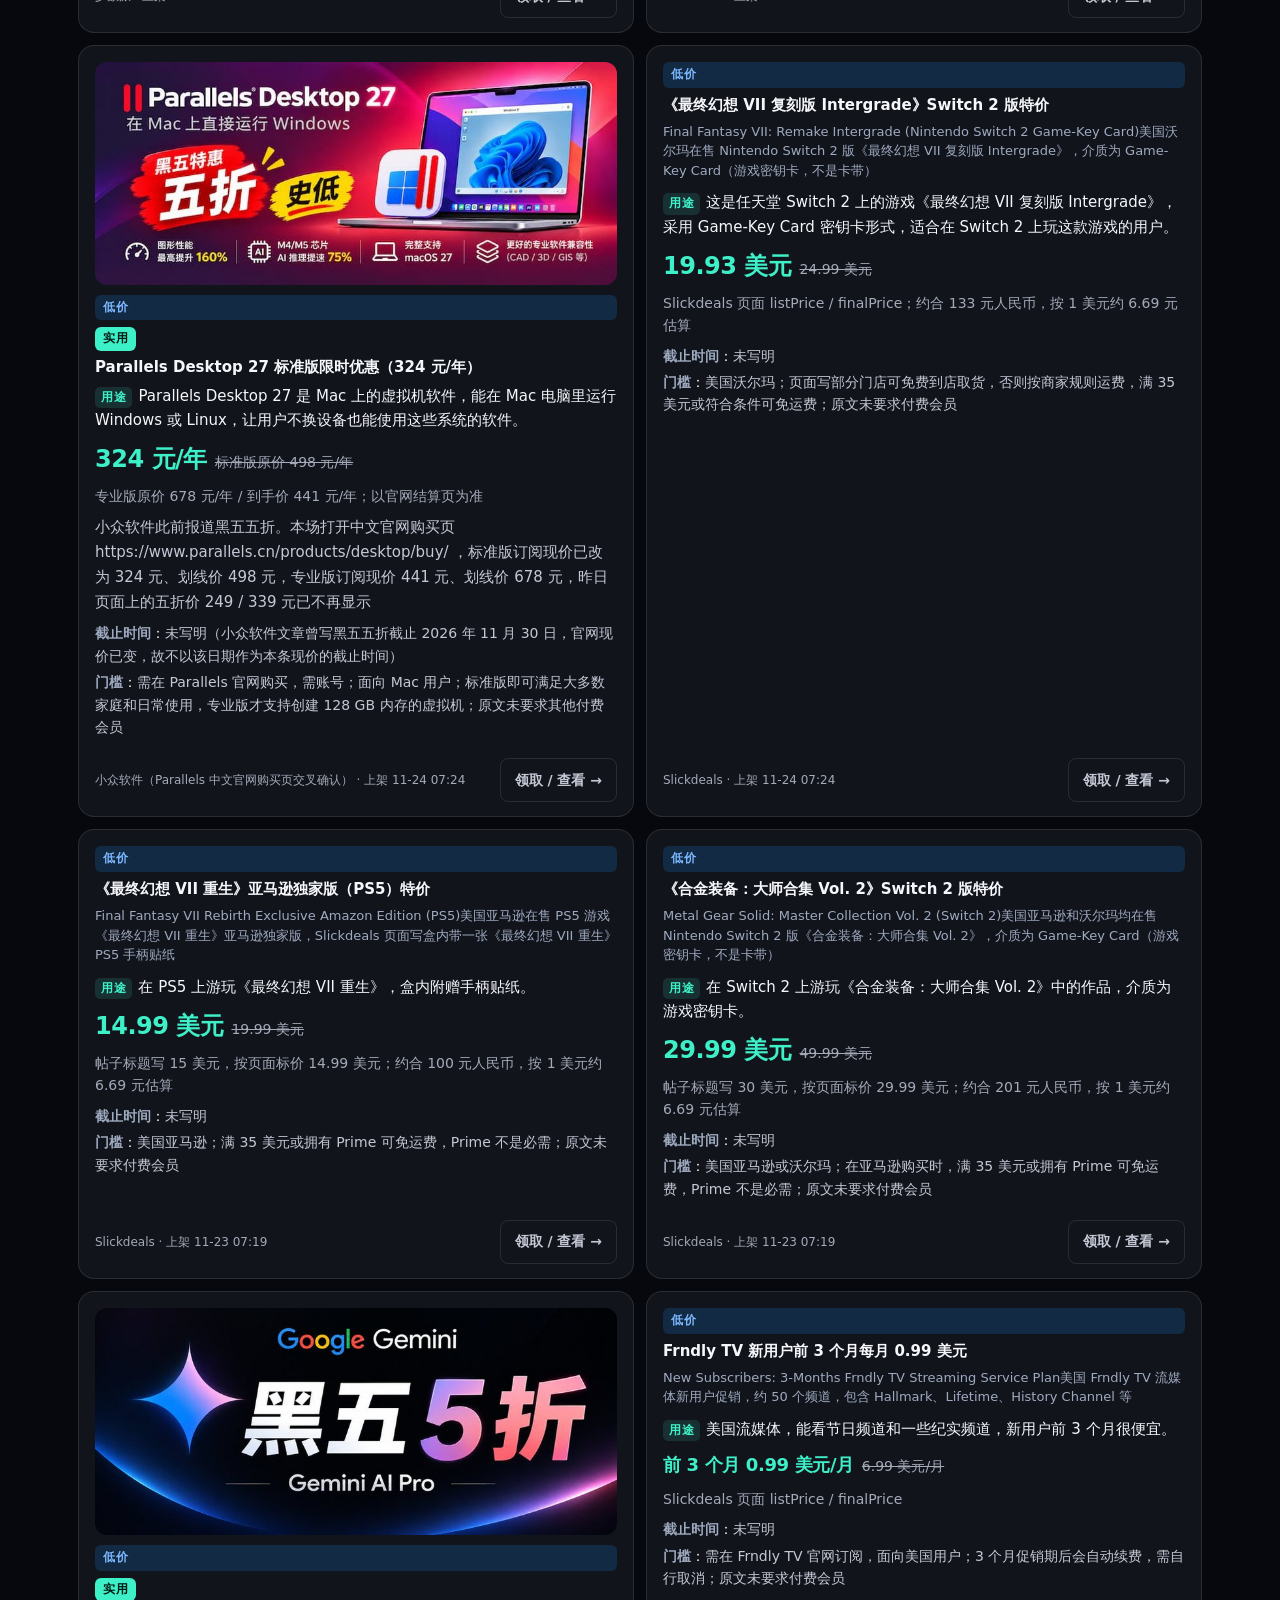
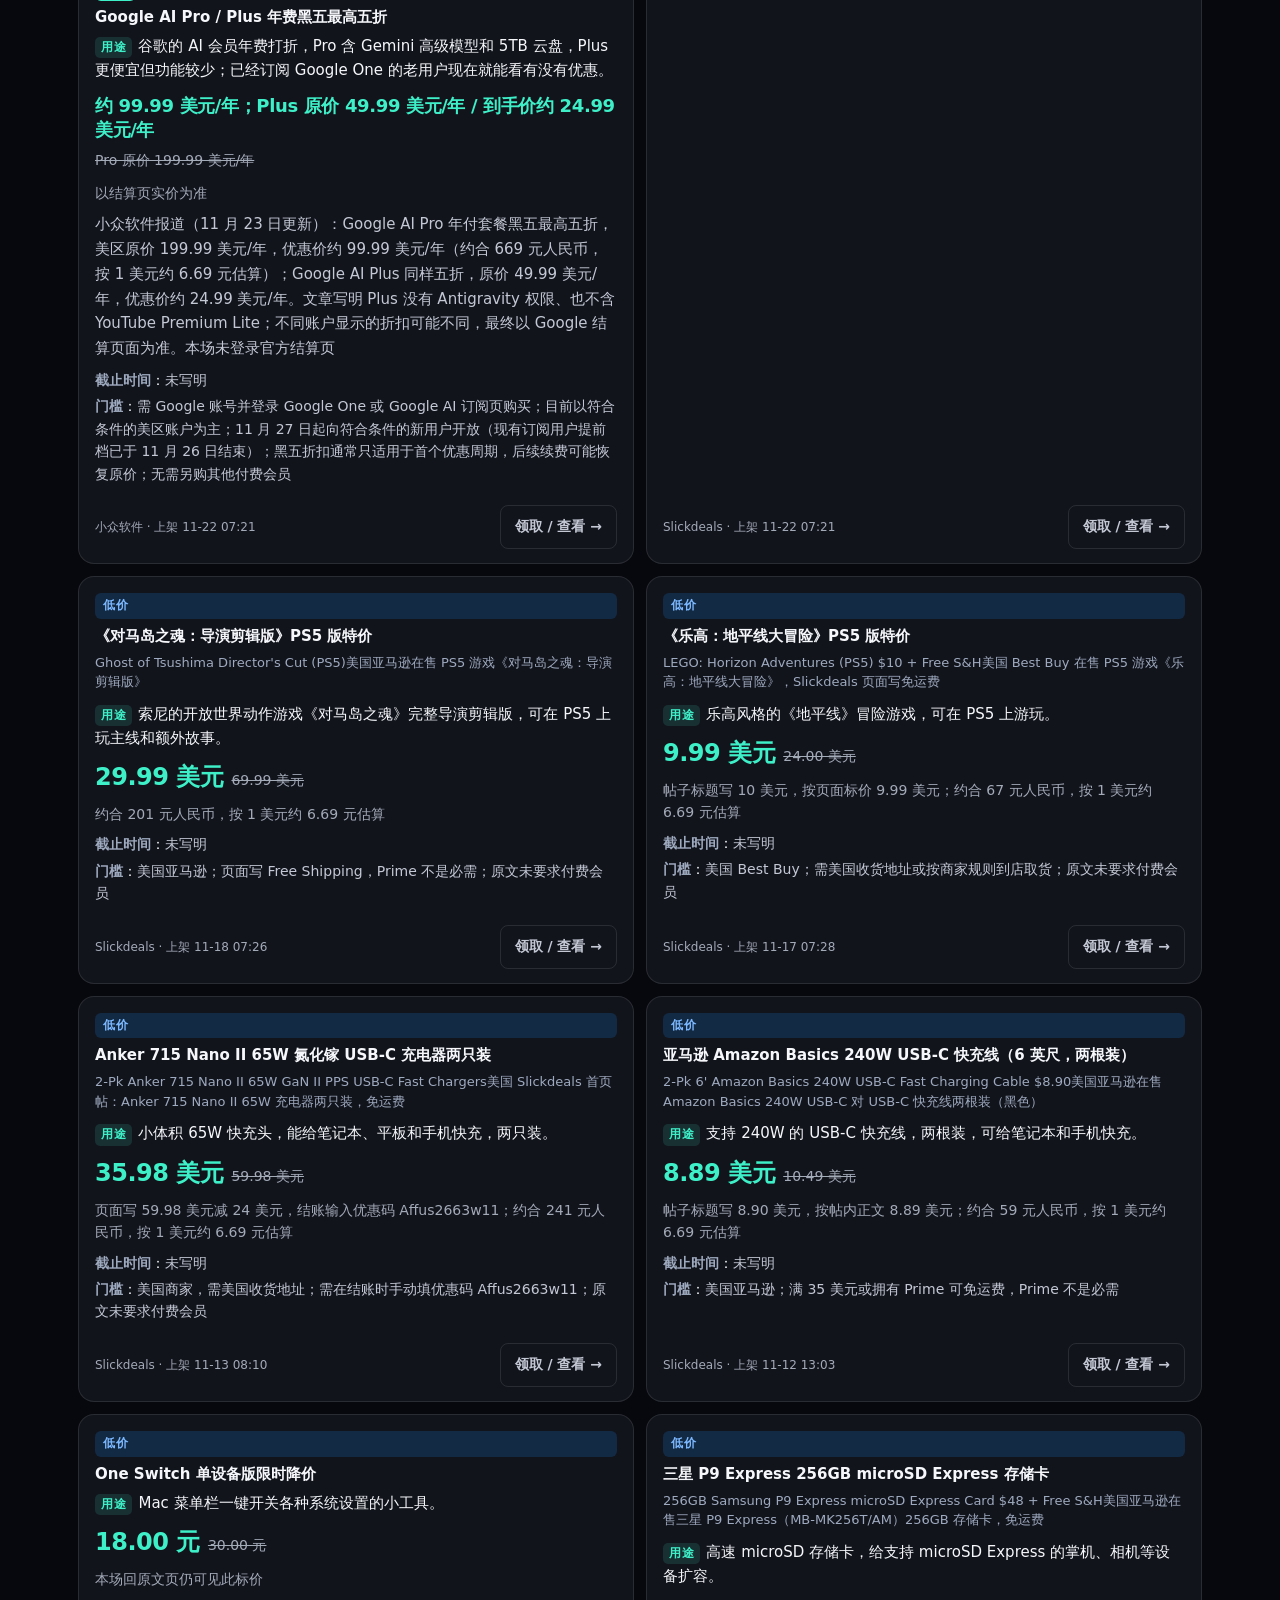
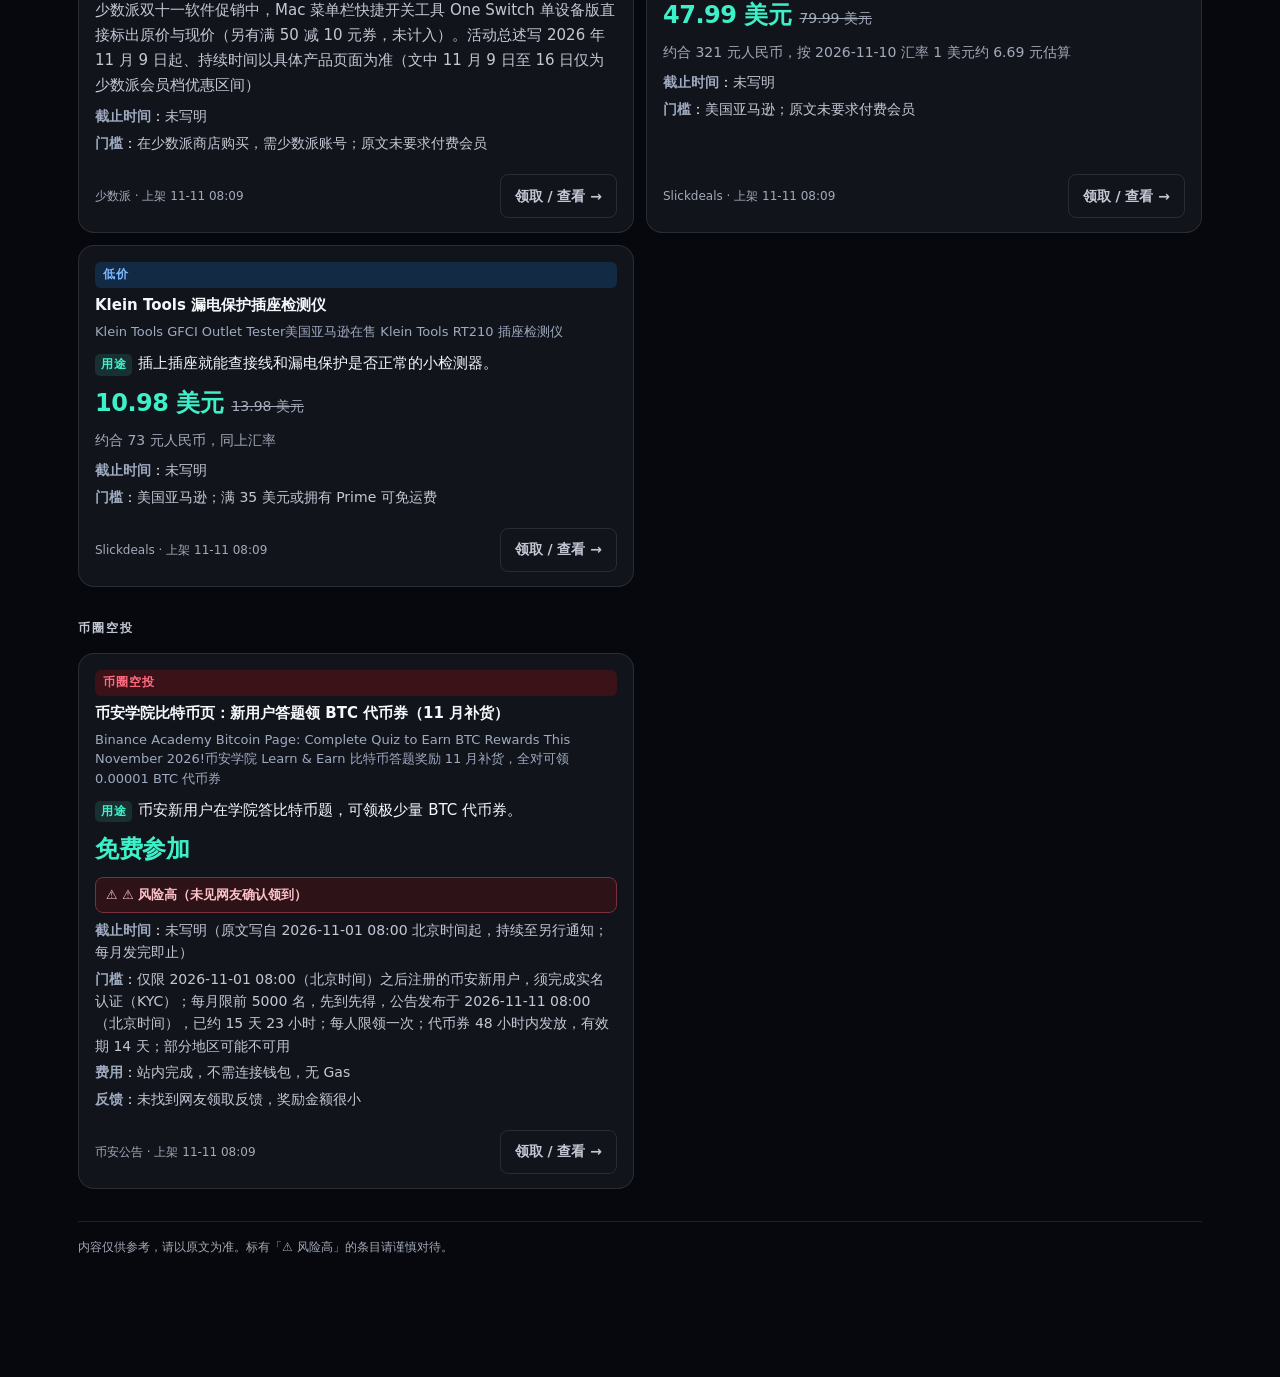
==== commit 56f728b1: "publish deals: 更新于 2026-11-27 07:22" ====
--- a/deals/index.html
+++ b/deals/index.html
@@ -5,7 +5,7 @@
   <meta name="viewport" content="width=device-width, initial-scale=1, viewport-fit=cover">
   <title>薅羊毛 · 夜市任务板</title>
   <meta name="format-detection" content="telephone=no">
-  <meta name="muse-updated" content="更新于 2026-11-26 07:22（北京时间）">
+  <meta name="muse-updated" content="更新于 2026-11-27 07:22（北京时间）">
   <meta name="muse-status" content="部分失败">
   <style>/* D 夜间刊 · 公共基础样式 */
 :root {
@@ -659,7 +659,7 @@
         <div class="kicker">Night Market · Quest Board</div>
         <h1 class="page-title">薅羊毛</h1>
       </div>
-      <div class="pill"><span class="pill-dot warn"></span>部分失败 · 11-26 07:22 北京时间</div>
+      <div class="pill"><span class="pill-dot warn"></span>部分失败 · 11-27 07:22 北京时间</div>
     </header>
     
     <section id="hot" class="hot-zone">
@@ -673,7 +673,8 @@
 <div class="hot-group">
 <h3 class="hot-sec">限免</h3>
 <ul class="hot-list">
-<li><a class="hot-link" href="#item-b3b4a553e5fb" data-cat="限免"><span class="badges"><span class="badge badge-hot">热门</span></span><span class="hot-text">Epic 喜加一：《深渊之印》免费领</span></a></li>
+<li><a class="hot-link" href="#item-9fff526fd876" data-cat="限免"><span class="badges"><span class="badge badge-new">新增</span><span class="badge badge-hot">热门</span></span><span class="hot-text">Epic 喜加一：《Bread and Fred》免费领</span></a></li>
+<li><a class="hot-link" href="#item-7efc42cf5998" data-cat="限免"><span class="badges"><span class="badge badge-new">新增</span><span class="badge badge-useful">实用</span></span><span class="hot-text">Epic 移动端限免：贴纸冒险游戏《A Tiny Sticker Tale》</span></a></li>
 <li><a class="hot-link" href="#item-d66015b15ec1" data-cat="限免"><span class="badges"><span class="badge badge-useful">实用</span></span><span class="hot-text">微软认证考试免费券（DP-600、DP-700、DP-800）</span></a></li>
 </ul></div>
 <div class="hot-group">
@@ -693,7 +694,7 @@
 <div class="cat-tag free">白嫖</div>
 <span class="badges"><span class="badge badge-useful">实用</span></span>
 <h3><a href="https://www.appinn.com/egg-instabox/" target="_blank" rel="noopener noreferrer">InstaBox 免费送 4 核 8GB 云电脑（带图形桌面和 AI Agent）</a></h3>
-<p class="item-use"><span class="item-use-label">用途</span>免费云电脑，浏览器里直接用图形桌面，自带 Claude Code、Codex 等 AI 编程助手，可选安卓镜像。</p>
+<p class="item-use"><span class="item-use-label">用途</span>免费试用一台带图形桌面和 AI 助手的云电脑，能在浏览器里远程操作 Linux 或安卓环境。</p>
 <div class="price-row"><span class="price-main">免费版 0 元</span></div>
 <p class="price-note">另有付费 Pro 等版本</p>
 <p class="desc">小众软件「赛博领鸡蛋」：InstaBox 免费版提供 4 vCPU、8 GiB 内存的云电脑，浏览器左侧是 AI Agent、右侧是图形桌面，预装 Chromium，可选 Debian、Omarchy 或安卓镜像；空闲 30 分钟自动关机，需手动或用 API 唤醒。硬盘：小众软件写 20 GiB，InstaBox 官网文档写默认 16 GiB 根盘，以实际开通为准</p>
@@ -707,11 +708,11 @@
 <article class="item" id="item-311ac4723fa1" data-tags="" data-cat="白嫖">
 <div class="cat-tag free">白嫖</div>
 <h3><a href="https://www.hotukdeals.com/deals/free-christmas-tv-magazine-5028167" target="_blank" rel="noopener noreferrer">Together TV 免费圣诞电视杂志（限 3 万册）</a></h3>
-<p class="title-en">Free Christmas TV magazine with registration (limited to 30,000 copies)英国电视频道 Together TV 送出 36 页圣诞特刊，免费寄送，限量 3 万册，登记即可领取</p>
-<p class="item-use"><span class="item-use-label">用途</span>英国电视台送的纸质圣诞节目杂志，登记地址就免费寄。</p>
+<p class="title-en">Free Christmas TV magazine at Together TV英国电视频道 Together TV 送出 36 页圣诞特刊，免费寄送，限量 3 万册，登记即可领取</p>
+<p class="item-use"><span class="item-use-label">用途</span>英国电视台 Together TV 免费寄一本圣诞特刊，看节目预告和节日内容。</p>
 <div class="price-row"><span class="price-main">免费</span></div>
 <p class="price-note">含寄送</p>
-<dl class="fields"><div><dt>截止时间</dt>：<dd>未写明（原文写送完为止）</dd></div><div><dt>门槛</dt>：<dd>需在 Together TV 网站登记（留姓名和收货地址）；HotUKDeals 英国站帖子，原文未写明地区，按寄送推断面向英国地址；限前 3 万份，帖子发布于 2026-11-10 19:43（北京时间），已约 15 天 11 小时，可能已经领完</dd></div></dl>
+<dl class="fields"><div><dt>截止时间</dt>：<dd>未写明（原文写送完为止）</dd></div><div><dt>门槛</dt>：<dd>需在 Together TV 网站登记（留姓名和收货地址）；HotUKDeals 英国站帖子，原文未写明地区，按寄送推断面向英国地址；限前 3 万份，帖子发布于 2026-11-10 19:43（北京时间），已约 16 天 11 小时；可能已经领完</dd></div></dl>
 <div class="item-foot">
 <span class="source-name">HotUKDeals · 上架 11-11 13:05</span>
 <a class="open-link" href="https://www.hotukdeals.com/deals/free-christmas-tv-magazine-5028167" target="_blank" rel="noopener noreferrer">领取 / 查看 →</a>
@@ -721,7 +722,7 @@
 <div class="cat-tag free">白嫖</div>
 <span class="badges"><span class="badge badge-useful">实用</span></span>
 <h3><a href="https://www.appinn.com/xiaoyu-shift-calendar-free/" target="_blank" rel="noopener noreferrer">小渔排班宣布永久免费：开发了 8 年的轮班日历，无广告、无订阅</a></h3>
-<p class="item-use"><span class="item-use-label">用途</span>给倒班、轮班的人排班看班表的手机日历，现在全部功能免费。</p>
+<p class="item-use"><span class="item-use-label">用途</span>给倒班、轮班的人用的日历，现在全部功能永久免费，无广告。</p>
 <div class="price-row"><span class="price-main">免费</span><span class="price-was">早年售价 1 元</span></div>
 <p class="desc">面向倒班、轮班工作者的日历应用，开发者宣布永久免费开放全部功能，无广告、无订阅，仅保留自愿支持选项</p>
 <dl class="fields"><div><dt>截止时间</dt>：<dd>未写明（原文写永久免费）</dd></div><div><dt>门槛</dt>：<dd>需 Apple ID，在 App Store 下载；支持 iPhone、iPad、Apple Watch</dd></div></dl>
@@ -735,42 +736,60 @@
 <section class="board" data-sec="限免">
 <div class="board-header">限免</div>
 <div class="board-grid">
-<article class="item" id="item-b3b4a553e5fb" data-tags="hot" data-cat="限免">
+<article class="item" id="item-9fff526fd876" data-tags="new hot" data-cat="限免">
 <div class="cat-tag limited">限免</div>
-<span class="badges"><span class="badge badge-hot">热门</span></span>
-<h3><a href="https://store.epicgames.com/zh-CN/p/mark-of-the-deep-f7dc08" target="_blank" rel="noopener noreferrer">Epic 喜加一：《深渊之印》免费领</a></h3>
-<p class="title-en">Mark of the DeepEpic 游戏商店本周限时免费游戏，领取后永久入库</p>
-<p class="item-use"><span class="item-use-label">用途</span>海盗题材的冒险游戏，在被诅咒的岛上探索并寻找失散船员，领了会永久留在 Epic 账号里。</p>
-<div class="price-row"><span class="price-main">免费</span><span class="price-was">55.00 元</span></div>
-<p class="price-note">Epic 官方免费游戏接口数据</p>
-<dl class="fields"><div><dt>截止时间</dt>：<dd>2026-11-27 00:00（北京时间），剩余约 16 小时 37 分钟</dd></div><div><dt>门槛</dt>：<dd>需 Epic Games 账号并登录领取；无需付费会员；原文未写地区限制（接口按中国区查询为免费）</dd></div></dl>
-<div class="item-foot">
-<span class="source-name">Epic 官方免费游戏接口（GamerPower、CheapShark 交叉确认） · 上架 11-20 07:20</span>
-<a class="open-link" href="https://store.epicgames.com/zh-CN/p/mark-of-the-deep-f7dc08" target="_blank" rel="noopener noreferrer">领取 / 查看 →</a>
-</div>
-</article>
-<article class="item" id="item-b87c87309afd" data-tags="" data-cat="限免">
+<span class="badges"><span class="badge badge-new">新增</span><span class="badge badge-hot">热门</span></span>
+<h3><a href="https://store.epicgames.com/zh-CN/p/bread-and-fred-1db362" target="_blank" rel="noopener noreferrer">Epic 喜加一：《Bread and Fred》免费领</a></h3>
+<p class="title-en">Bread and FredEpic 游戏商店本周限时免费游戏，领取后永久入库</p>
+<p class="item-use"><span class="item-use-label">用途</span>Epic 商店限时免费的双人合作 2D 企鹅攀山平台游戏，领取后永久入库。</p>
+<div class="price-row"><span class="price-main">免费</span><span class="price-was">47.00 元</span></div>
+<p class="price-note">Epic 官方免费游戏接口数据；美区原价 14.99 美元，CheapShark、GamerPower 交叉确认现价 0 美元</p>
+<p class="desc">两只企鹅要合作爬上雪山，可双人同玩</p>
+<dl class="fields"><div><dt>截止时间</dt>：<dd>2026-12-04 00:00（北京时间），剩余约 6 天 16 小时 38 分钟</dd></div><div><dt>门槛</dt>：<dd>需 Epic Games 账号并登录领取；无需付费会员；原文未写地区限制（接口按中国区查询为免费）</dd></div></dl>
+<div class="item-foot">
+<span class="source-name">Epic 官方免费游戏接口（官方 X、GamerPower、CheapShark 交叉确认） · 上架 11-27 07:22</span>
+<a class="open-link" href="https://store.epicgames.com/zh-CN/p/bread-and-fred-1db362" target="_blank" rel="noopener noreferrer">领取 / 查看 →</a>
+</div>
+</article>
+<article class="item" id="item-7efc42cf5998" data-tags="new useful" data-cat="限免">
 <div class="cat-tag limited">限免</div>
-<h3><a href="https://store.epicgames.com/p/lonesome-village-android-15d165" target="_blank" rel="noopener noreferrer">Epic 移动端限免：温馨解谜生活游戏 Lonesome Village</a></h3>
-<p class="title-en">Lonesome VillageEpic Games Store 官方账号宣布，Lonesome Village 限时免费，领取后进入 Epic 账号</p>
-<p class="item-use"><span class="item-use-label">用途</span>手机上就能玩的轻松解谜和生活模拟，没有战斗，扮演郊狼在村子里解谜过日子；安卓可全球领取，iOS 仅部分地区。</p>
-<div class="price-row"><span class="price-main">免费领取</span></div>
-<p class="price-note">官方帖未写原价</p>
-<dl class="fields"><div><dt>截止时间</dt>：<dd>2026-11-26（官方 X 帖写 until November 26，未写明具体时刻和时区；GamerPower 本场仍标 Active，并给出 end_date 2026-11-26 23:59:00），剩余至今天（具体时刻未写明）</dd></div><div><dt>门槛</dt>：<dd>需 Epic Games 账号，在移动端 Epic Games Store 领取；官方写 Android 全球可领，iOS 仅部分国家或地区；无需付费会员</dd></div></dl>
-<div class="item-foot">
-<span class="source-name">Epic 官方 X 账号（GamerPower 交叉确认） · 上架 11-20 07:20</span>
-<a class="open-link" href="https://store.epicgames.com/p/lonesome-village-android-15d165" target="_blank" rel="noopener noreferrer">领取 / 查看 →</a>
+<span class="badges"><span class="badge badge-new">新增</span><span class="badge badge-useful">实用</span></span>
+<h3><a href="https://epic.gm/mobile" target="_blank" rel="noopener noreferrer">Epic 移动端限免：贴纸冒险游戏《A Tiny Sticker Tale》</a></h3>
+<p class="title-en">A Tiny Sticker Tale (Mobile)Epic 官方 X 账号宣布，移动版《A Tiny Sticker Tale》限时免费</p>
+<p class="item-use"><span class="item-use-label">用途</span>Epic Games Store 移动端限时免费的贴纸风格轻松冒险游戏，可在手机或平板上领取游玩。</p>
+<div class="price-row"><span class="price-main">免费</span><span class="price-was">3.99 美元</span></div>
+<p class="price-note">GamerPower 标注 worth；官方 X 未写原价</p>
+<p class="desc">GamerPower 写原价 3.99 美元，须在手机上打开 Epic Games Store 应用，到 Free Games 专区领取。本场打开 Epic 商店页返回 403，未绕过，截止时间以官方 X 与 GamerPower 交叉核对</p>
+<dl class="fields"><div><dt>截止时间</dt>：<dd>2026-12-03（官方 X 帖写 until December 3，未写明具体时刻和时区；GamerPower 本场标 Active，并给出 end_date 2026-12-03 23:59:00）</dd></div><div><dt>门槛</dt>：<dd>需 Epic Games 账号，在移动端 Epic Games Store 应用领取；官方写 Android 全球可领，iOS 仅部分国家或地区；GamerPower 也写可能并非所有地区都有；无需付费会员</dd></div></dl>
+<div class="item-foot">
+<span class="source-name">Epic 官方 X 账号（GamerPower 交叉确认） · 上架 11-27 07:22</span>
+<a class="open-link" href="https://epic.gm/mobile" target="_blank" rel="noopener noreferrer">领取 / 查看 →</a>
+</div>
+</article>
+<article class="item" id="item-d6b38b8eee41" data-tags="new" data-cat="限免">
+<div class="cat-tag limited">限免</div>
+<span class="badges"><span class="badge badge-new">新增</span></span>
+<h3><a href="https://store.epicgames.com/zh-CN/p/firestone-online-idle-rpg-bfd04b" target="_blank" rel="noopener noreferrer">Epic 喜加一：放置点击游戏《火之石》</a></h3>
+<p class="title-en">Firestone – Idle Clicker Online RPGEpic 官方免费游戏接口将《火之石》列为进行中的 0 折领取项；官方 X 同步宣布限时免费至 12 月 3 日</p>
+<p class="item-use"><span class="item-use-label">用途</span>一款放置点击英雄 RPG，Epic 本周列为限时免费，电脑和移动端都可领。</p>
+<div class="price-row"><span class="price-main">免费</span><span class="price-was">商店接口原价 0 元</span></div>
+<p class="price-note">Epic 官方免费游戏接口；官方 X 写限时免费</p>
+<p class="desc">商店接口里原价已是 0（免费游戏），与《Bread and Fred》同期结束</p>
+<dl class="fields"><div><dt>截止时间</dt>：<dd>2026-12-04 00:00（北京时间），剩余约 6 天 16 小时 38 分钟</dd></div><div><dt>门槛</dt>：<dd>需 Epic Games 账号并登录领取；无需付费会员；官方 X 写移动端 Android 全球可领，iOS 仅部分国家或地区；PC 端接口按中国区查询可领</dd></div></dl>
+<div class="item-foot">
+<span class="source-name">Epic 官方免费游戏接口（官方 X 交叉确认） · 上架 11-27 07:22</span>
+<a class="open-link" href="https://store.epicgames.com/zh-CN/p/firestone-online-idle-rpg-bfd04b" target="_blank" rel="noopener noreferrer">领取 / 查看 →</a>
 </div>
 </article>
 <article class="item" id="item-d66015b15ec1" data-tags="useful" data-cat="限免">
 <div class="cat-tag limited">限免</div>
 <span class="badges"><span class="badge badge-useful">实用</span></span>
 <h3><a href="https://www.hotukdeals.com/deals/100-free-microsoft-certification-exam-vouchers-dp-600-dp-700-dp-800-5028433" target="_blank" rel="noopener noreferrer">微软认证考试免费券（DP-600、DP-700、DP-800）</a></h3>
-<p class="title-en">100% FREE Microsoft Certification Exam Vouchers (DP-600, DP-700, DP-800)微软 Data Days 活动发放认证考试优惠：DP-600、DP-700、DP-800 可申请全免考试券；另有部分科目半价（本条只记全免档）</p>
-<p class="item-use"><span class="item-use-label">用途</span>微软数据方向认证考试的免费考试券，能省下考试报名费。</p>
+<p class="title-en">Exam Vouchers 100% FREE at Microsoft Store微软 Data Days 活动发放认证考试优惠：DP-600、DP-700、DP-800 可申请全免考试券；另有部分科目半价（本条只记全免档）</p>
+<p class="item-use"><span class="item-use-label">用途</span>免费申请微软数据分析相关认证考试券，可免掉 DP-600、DP-700 或 DP-800 的考试费。</p>
 <div class="price-row"><span class="price-main">全免档到手免费</span></div>
 <p class="price-orig">原价：帖中未列出具体金额</p>
-<dl class="fields"><div><dt>截止时间</dt>：<dd>2026-12-16 06:59（北京时间），剩余约 19 天 23 小时 36 分钟；领取后须在 2026-11-30 或 2026-12-31 前完成考试（视科目而定）</dd></div><div><dt>门槛</dt>：<dd>需免费注册并登录 Microsoft Fabric Community 账号；每人限 1 张，数量有限先到先得；须填写申请表；兑换码通过 Fabric 论坛站内私信发放</dd></div></dl>
+<dl class="fields"><div><dt>截止时间</dt>：<dd>2026-12-16 06:59（北京时间），剩余约 18 天 23 小时 37 分钟；领取后须在 2026-11-30 或 2026-12-31 前完成考试（视科目而定）</dd></div><div><dt>门槛</dt>：<dd>需免费注册并登录 Microsoft Fabric Community 账号；每人限 1 张，数量有限先到先得；须填写申请表；兑换码通过 Fabric 论坛站内私信发放</dd></div></dl>
 <div class="item-foot">
 <span class="source-name">HotUKDeals · 上架 11-11 08:09</span>
 <a class="open-link" href="https://www.hotukdeals.com/deals/100-free-microsoft-certification-exam-vouchers-dp-600-dp-700-dp-800-5028433" target="_blank" rel="noopener noreferrer">领取 / 查看 →</a>
@@ -781,9 +800,50 @@
 <section class="board" data-sec="低价">
 <div class="board-header">低价</div>
 <div class="board-grid">
-<article class="item" id="item-30ff6037b6c9" data-tags="new" data-cat="低价">
+<article class="item" id="item-e7743ce6002c" data-tags="new" data-cat="低价">
 <div class="cat-tag deal">低价</div>
 <span class="badges"><span class="badge badge-new">新增</span></span>
+<h3><a href="https://slickdeals.net/f/20405691-14-99-grand-theft-auto-v-playstation-5-at-amazon" target="_blank" rel="noopener noreferrer">《侠盗猎车手 5》PS5 版特价</a></h3>
+<p class="title-en">Grand Theft Auto V (PS5)美国亚马逊在售 PS5 游戏《Grand Theft Auto V》</p>
+<p class="item-use"><span class="item-use-label">用途</span>美国亚马逊特价出售的《侠盗猎车手 5》PS5 版，可在 PS5 上玩这款开放世界游戏。</p>
+<div class="price-row"><span class="price-main">14.99 美元</span><span class="price-was">39.99 美元</span></div>
+<p class="price-note">Slickdeals 页面 listPrice / finalPrice；约合 100 元人民币，按 1 美元约 6.69 元估算</p>
+<dl class="fields"><div><dt>截止时间</dt>：<dd>未写明</dd></div><div><dt>门槛</dt>：<dd>美国亚马逊；满 35 美元或拥有 Prime 可免运费，Prime 不是必需；原文未要求付费会员</dd></div></dl>
+<div class="item-foot">
+<span class="source-name">Slickdeals · 上架 11-27 07:22</span>
+<a class="open-link" href="https://slickdeals.net/f/20405691-14-99-grand-theft-auto-v-playstation-5-at-amazon" target="_blank" rel="noopener noreferrer">领取 / 查看 →</a>
+</div>
+</article>
+<article class="item" id="item-c1c3b50d778c" data-tags="new" data-cat="低价">
+<div class="cat-tag deal">低价</div>
+<span class="badges"><span class="badge badge-new">新增</span></span>
+<h3><a href="https://slickdeals.net/f/20403531-30-assassin-s-creed-black-flag-resynced-xbox-series-x-game-at-walmart-com" target="_blank" rel="noopener noreferrer">《刺客信条：黑旗 重制版》Xbox Series X 版特价</a></h3>
+<p class="title-en">Assassin&#x27;s Creed Black Flag Resynced (Xbox Series X)美国沃尔玛在售 Xbox Series X 游戏《Assassin&#x27;s Creed Black Flag Resynced》</p>
+<p class="item-use"><span class="item-use-label">用途</span>美国沃尔玛特价出售的《刺客信条：黑旗》重制版，可在 Xbox Series X 上玩。</p>
+<div class="price-row"><span class="price-main">30.00 美元</span><span class="price-was">54.00 美元</span></div>
+<p class="price-note">Slickdeals 页面 listPrice / finalPrice；约合 201 元人民币，按 1 美元约 6.69 元估算</p>
+<dl class="fields"><div><dt>截止时间</dt>：<dd>未写明</dd></div><div><dt>门槛</dt>：<dd>美国沃尔玛；页面写 Walmart+ 或满 35 美元可免运费；原文未要求付费会员</dd></div></dl>
+<div class="item-foot">
+<span class="source-name">Slickdeals · 上架 11-27 07:22</span>
+<a class="open-link" href="https://slickdeals.net/f/20403531-30-assassin-s-creed-black-flag-resynced-xbox-series-x-game-at-walmart-com" target="_blank" rel="noopener noreferrer">领取 / 查看 →</a>
+</div>
+</article>
+<article class="item" id="item-f95f4a42cb6f" data-tags="new" data-cat="低价">
+<div class="cat-tag deal">低价</div>
+<span class="badges"><span class="badge badge-new">新增</span></span>
+<h3><a href="https://slickdeals.net/f/20402376-92-99-samsung-p9-express-microsdxc-512gb-for-nintendo-switch-2-at-amazon" target="_blank" rel="noopener noreferrer">三星 P9 Express 512GB microSD Express 存储卡</a></h3>
+<p class="title-en">512GB Samsung P9 microSD Express Memory Card美国亚马逊在售三星 P9 Express 512GB microSD Express 存储卡（页面写可用于 Nintendo Switch 2）</p>
+<p class="item-use"><span class="item-use-label">用途</span>高速 microSD Express 存储卡，给 Switch 2、相机等支持该规格的设备扩容。</p>
+<div class="price-row"><span class="price-main">92.99 美元</span><span class="price-was">149.99 美元</span></div>
+<p class="price-note">Slickdeals 页面 listPrice / finalPrice；约合 622 元人民币，按 1 美元约 6.69 元估算</p>
+<dl class="fields"><div><dt>截止时间</dt>：<dd>未写明</dd></div><div><dt>门槛</dt>：<dd>美国亚马逊；原文写 Free S&amp;H，原文未要求付费会员</dd></div></dl>
+<div class="item-foot">
+<span class="source-name">Slickdeals · 上架 11-27 07:22</span>
+<a class="open-link" href="https://slickdeals.net/f/20402376-92-99-samsung-p9-express-microsdxc-512gb-for-nintendo-switch-2-at-amazon" target="_blank" rel="noopener noreferrer">领取 / 查看 →</a>
+</div>
+</article>
+<article class="item" id="item-62eecd91da4b" data-tags="" data-cat="低价">
+<div class="cat-tag deal">低价</div>
 <h3><a href="https://slickdeals.net/f/20391582-mega-man-star-force-legacy-collection-ps5-19-99-best-buy" target="_blank" rel="noopener noreferrer">《流星洛克人：传奇合集》PS5 版特价</a></h3>
 <p class="title-en">Mega Man: Star Force Legacy Collection (PS5)美国 Best Buy 在售 PS5 游戏《Mega Man: Star Force Legacy Collection》</p>
 <p class="item-use"><span class="item-use-label">用途</span>把《流星洛克人》系列打包进一盘，可在 PS5 上玩这些作品。</p>
@@ -823,19 +883,6 @@
 <a class="open-link" href="https://slickdeals.net/f/20374836-final-fantasy-vii-rebirth-ps5-14-99-best-buy" target="_blank" rel="noopener noreferrer">领取 / 查看 →</a>
 </div>
 </article>
-<article class="item" id="item-b64437b09e7e" data-tags="" data-cat="低价">
-<div class="cat-tag deal">低价</div>
-<h3><a href="https://slickdeals.net/f/20387046-star-wars-heritage-pack-nintendo-switch-24-99" target="_blank" rel="noopener noreferrer">《星球大战：传承包》Switch 版特价</a></h3>
-<p class="title-en">Star Wars: Heritage Pack (Nintendo Switch)美国亚马逊在售 Nintendo Switch 游戏《星球大战：传承包》（Star Wars: Heritage Pack）</p>
-<p class="item-use"><span class="item-use-label">用途</span>Nintendo Switch 版《星球大战作品合集》打折，适合在掌机上一次性游玩多款星球大战主题作品。</p>
-<div class="price-row"><span class="price-main">24.99 美元</span><span class="price-was">39.99 美元</span></div>
-<p class="price-note">Slickdeals 页面 listPrice / finalPrice；约合 167 元人民币，按 1 美元约 6.69 元估算</p>
-<dl class="fields"><div><dt>截止时间</dt>：<dd>未写明</dd></div><div><dt>门槛</dt>：<dd>美国亚马逊；满 35 美元或拥有 Prime 可免运费，Prime 不是必需；原文未要求付费会员</dd></div></dl>
-<div class="item-foot">
-<span class="source-name">Slickdeals · 上架 11-25 07:27</span>
-<a class="open-link" href="https://slickdeals.net/f/20387046-star-wars-heritage-pack-nintendo-switch-24-99" target="_blank" rel="noopener noreferrer">领取 / 查看 →</a>
-</div>
-</article>
 <article class="item" id="item-85d8fcbb8cff" data-tags="useful" data-cat="低价">
 <img class="item-img" src="../img/2026-11-24-b058134a.jpg" alt="Parallels Desktop 27 标准版限时优惠（324 元/年）">
 <div class="cat-tag deal">低价</div>
@@ -864,19 +911,6 @@
 <a class="open-link" href="https://slickdeals.net/f/20374854-final-fantasy-vii-remake-intergrade-nintendo-switch-2-19-93-free-shipping-w-walmart-or-on-35" target="_blank" rel="noopener noreferrer">领取 / 查看 →</a>
 </div>
 </article>
-<article class="item" id="item-c295c568049c" data-tags="" data-cat="低价">
-<div class="cat-tag deal">低价</div>
-<h3><a href="https://slickdeals.net/f/20377851-gamesir-tegenaria-lite-wired-game-controller-w-hall-effect-sticks-1000hz-polling-rate-gray-9-99-free-shipping-w-walmart-or-on-35" target="_blank" rel="noopener noreferrer">GameSir Tegenaria Lite 有线游戏手柄（霍尔摇杆，两色）</a></h3>
-<p class="title-en">GameSir Tegenaria Lite Wired Game Controller w/ Hall Effect Sticks (2 colors)美国沃尔玛在售 GameSir Tegenaria Lite 有线游戏手柄，带霍尔摇杆，可选两种颜色</p>
-<p class="item-use"><span class="item-use-label">用途</span>GameSir Tegenaria Lite 是带霍尔摇杆的有线游戏手柄，适合玩游戏时更精准操作，提供两个颜色可选。</p>
-<div class="price-row"><span class="price-main">9.99 美元</span><span class="price-was">19.99 美元</span></div>
-<p class="price-note">Slickdeals 页面 listPrice / finalPrice；约合 67 元人民币，按 1 美元约 6.69 元估算</p>
-<dl class="fields"><div><dt>截止时间</dt>：<dd>未写明</dd></div><div><dt>门槛</dt>：<dd>美国沃尔玛；页面写 Walmart+（有 1 美元 30 天试用）或满 35 美元可免运费；原文未要求付费会员</dd></div></dl>
-<div class="item-foot">
-<span class="source-name">Slickdeals · 上架 11-24 07:24</span>
-<a class="open-link" href="https://slickdeals.net/f/20377851-gamesir-tegenaria-lite-wired-game-controller-w-hall-effect-sticks-1000hz-polling-rate-gray-9-99-free-shipping-w-walmart-or-on-35" target="_blank" rel="noopener noreferrer">领取 / 查看 →</a>
-</div>
-</article>
 <article class="item" id="item-0938d976214e" data-tags="" data-cat="低价">
 <div class="cat-tag deal">低价</div>
 <h3><a href="https://slickdeals.net/f/20367876-14-99-final-fantasy-vii-rebirth-exclusive-amazon-edition-playstation-5-at-amazon" target="_blank" rel="noopener noreferrer">《最终幻想 VII 重生》亚马逊独家版（PS5）特价</a></h3>
@@ -912,7 +946,7 @@
 <div class="price-row"><span class="price-main price-long">约 99.99 美元/年；Plus 原价 49.99 美元/年 / 到手价约 24.99 美元/年</span><span class="price-was">Pro 原价 199.99 美元/年</span></div>
 <p class="price-note">以结算页实价为准</p>
 <p class="desc">小众软件报道（11 月 23 日更新）：Google AI Pro 年付套餐黑五最高五折，美区原价 199.99 美元/年，优惠价约 99.99 美元/年（约合 669 元人民币，按 1 美元约 6.69 元估算）；Google AI Plus 同样五折，原价 49.99 美元/年，优惠价约 24.99 美元/年。文章写明 Plus 没有 Antigravity 权限、也不含 YouTube Premium Lite；不同账户显示的折扣可能不同，最终以 Google 结算页面为准。本场未登录官方结算页</p>
-<dl class="fields"><div><dt>截止时间</dt>：<dd>未写明</dd></div><div><dt>门槛</dt>：<dd>需 Google 账号并登录 Google One 或 Google AI 订阅页购买；目前以符合条件的美区账户为主；11 月 26 日前主要面向现有 Google One 或 Google AI 订阅用户，新用户需等到 11 月 27 日；黑五折扣通常只适用于首个优惠周期，后续续费可能恢复原价；无需另购其他付费会员</dd></div></dl>
+<dl class="fields"><div><dt>截止时间</dt>：<dd>未写明</dd></div><div><dt>门槛</dt>：<dd>需 Google 账号并登录 Google One 或 Google AI 订阅页购买；目前以符合条件的美区账户为主；11 月 27 日起向符合条件的新用户开放（现有订阅用户提前档已于 11 月 26 日结束）；黑五折扣通常只适用于首个优惠周期，后续续费可能恢复原价；无需另购其他付费会员</dd></div></dl>
 <div class="item-foot">
 <span class="source-name">小众软件 · 上架 11-22 07:21</span>
 <a class="open-link" href="https://www.appinn.com/google-ai-pro-black-friday-2026/" target="_blank" rel="noopener noreferrer">领取 / 查看 →</a>
@@ -1034,7 +1068,7 @@
 <p class="item-use"><span class="item-use-label">用途</span>币安新用户在学院答比特币题，可领极少量 BTC 代币券。</p>
 <div class="price-row"><span class="price-main">免费参加</span></div>
 <div class="risk">⚠ ⚠ 风险高（未见网友确认领到）</div>
-<dl class="fields"><div><dt>截止时间</dt>：<dd>未写明（原文写自 2026-11-01 08:00 北京时间起，持续至另行通知；每月发完即止）</dd></div><div><dt>门槛</dt>：<dd>仅限 2026-11-01 08:00（北京时间）之后注册的币安新用户，须完成实名认证（KYC）；每月限前 5000 名，先到先得，公告发布于 2026-11-11 08:00（北京时间），已约 14 天 23 小时；每人限领一次；代币券 48 小时内发放，有效期 14 天；部分地区可能不可用</dd></div><div><dt>费用</dt>：<dd>站内完成，不需连接钱包，无 Gas</dd></div><div><dt>反馈</dt>：<dd>未找到网友领取反馈，奖励金额很小</dd></div></dl>
+<dl class="fields"><div><dt>截止时间</dt>：<dd>未写明（原文写自 2026-11-01 08:00 北京时间起，持续至另行通知；每月发完即止）</dd></div><div><dt>门槛</dt>：<dd>仅限 2026-11-01 08:00（北京时间）之后注册的币安新用户，须完成实名认证（KYC）；每月限前 5000 名，先到先得，公告发布于 2026-11-11 08:00（北京时间），已约 15 天 23 小时；每人限领一次；代币券 48 小时内发放，有效期 14 天；部分地区可能不可用</dd></div><div><dt>费用</dt>：<dd>站内完成，不需连接钱包，无 Gas</dd></div><div><dt>反馈</dt>：<dd>未找到网友领取反馈，奖励金额很小</dd></div></dl>
 <div class="item-foot">
 <span class="source-name">币安公告 · 上架 11-11 08:09</span>
 <a class="open-link" href="https://www.binance.com/en/support/announcement/6b80fb6b884e4f5bb60be4ec475d6190" target="_blank" rel="noopener noreferrer">领取 / 查看 →</a>
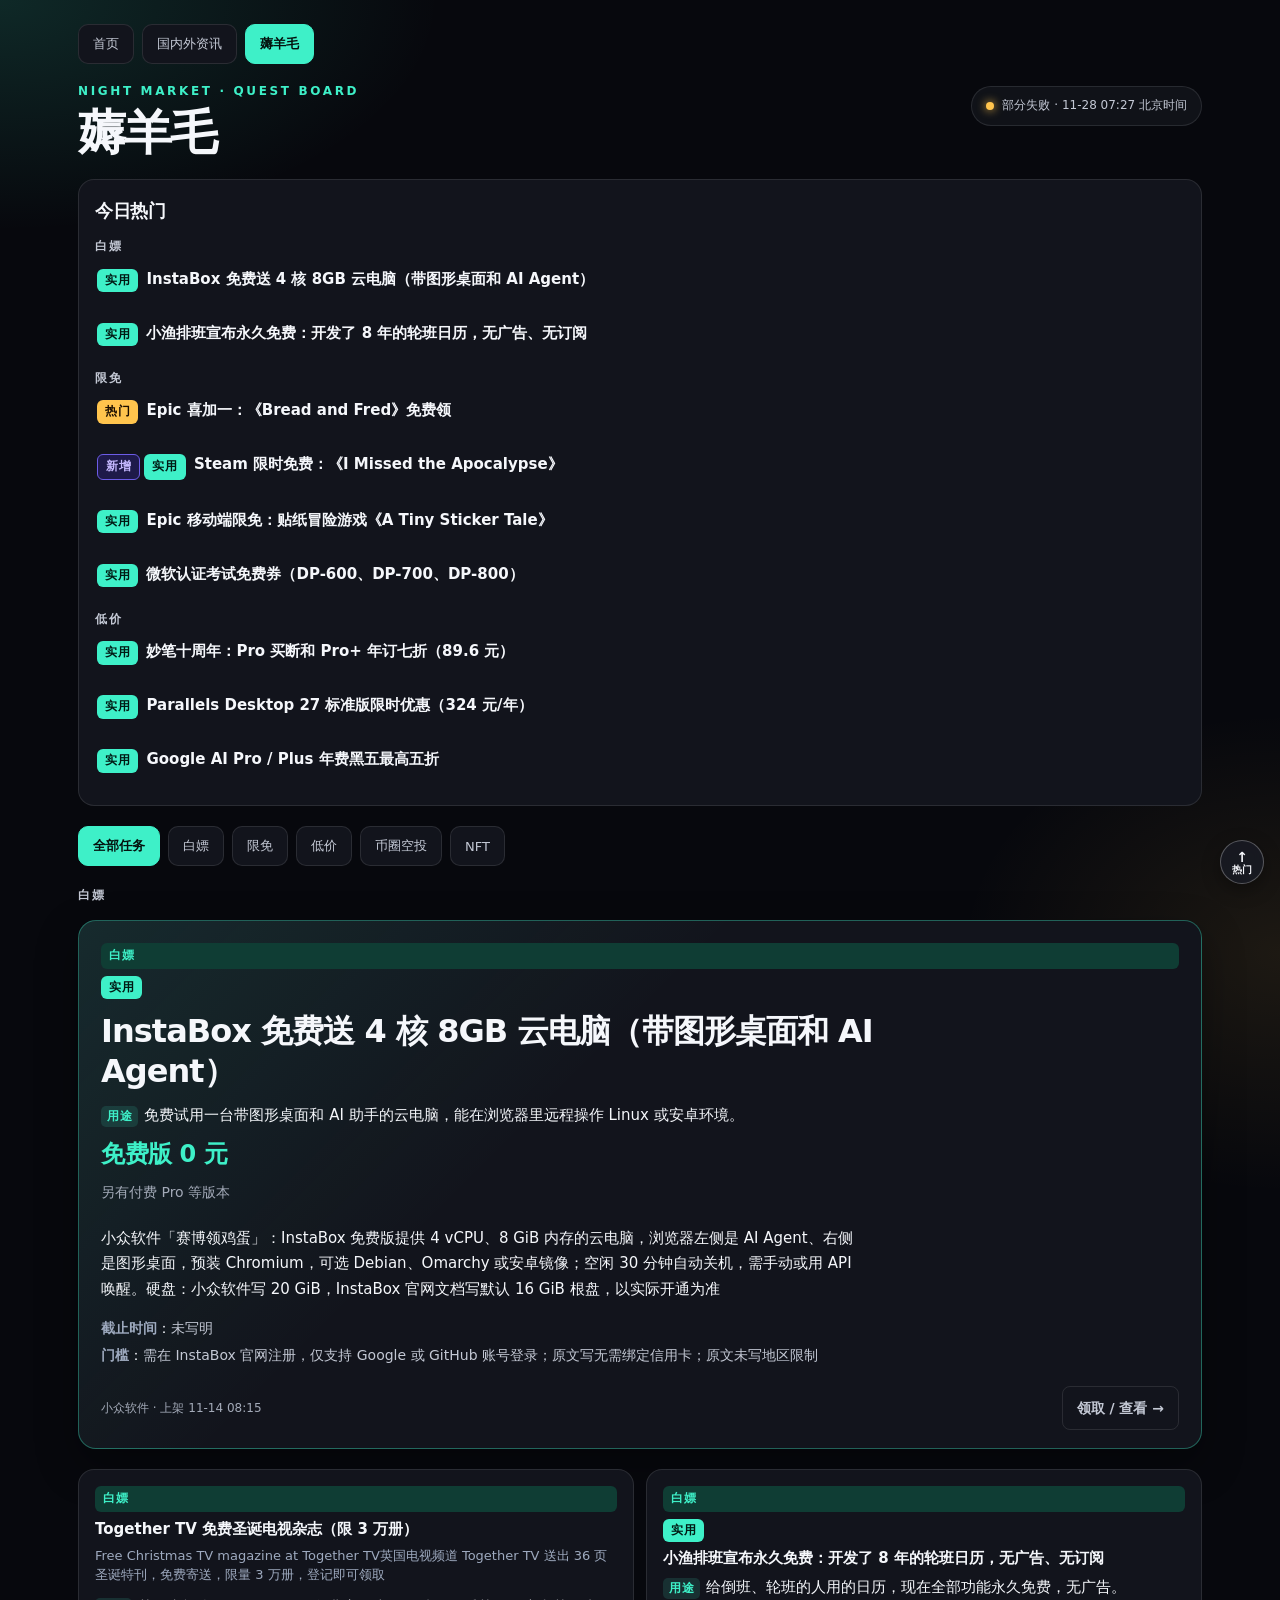
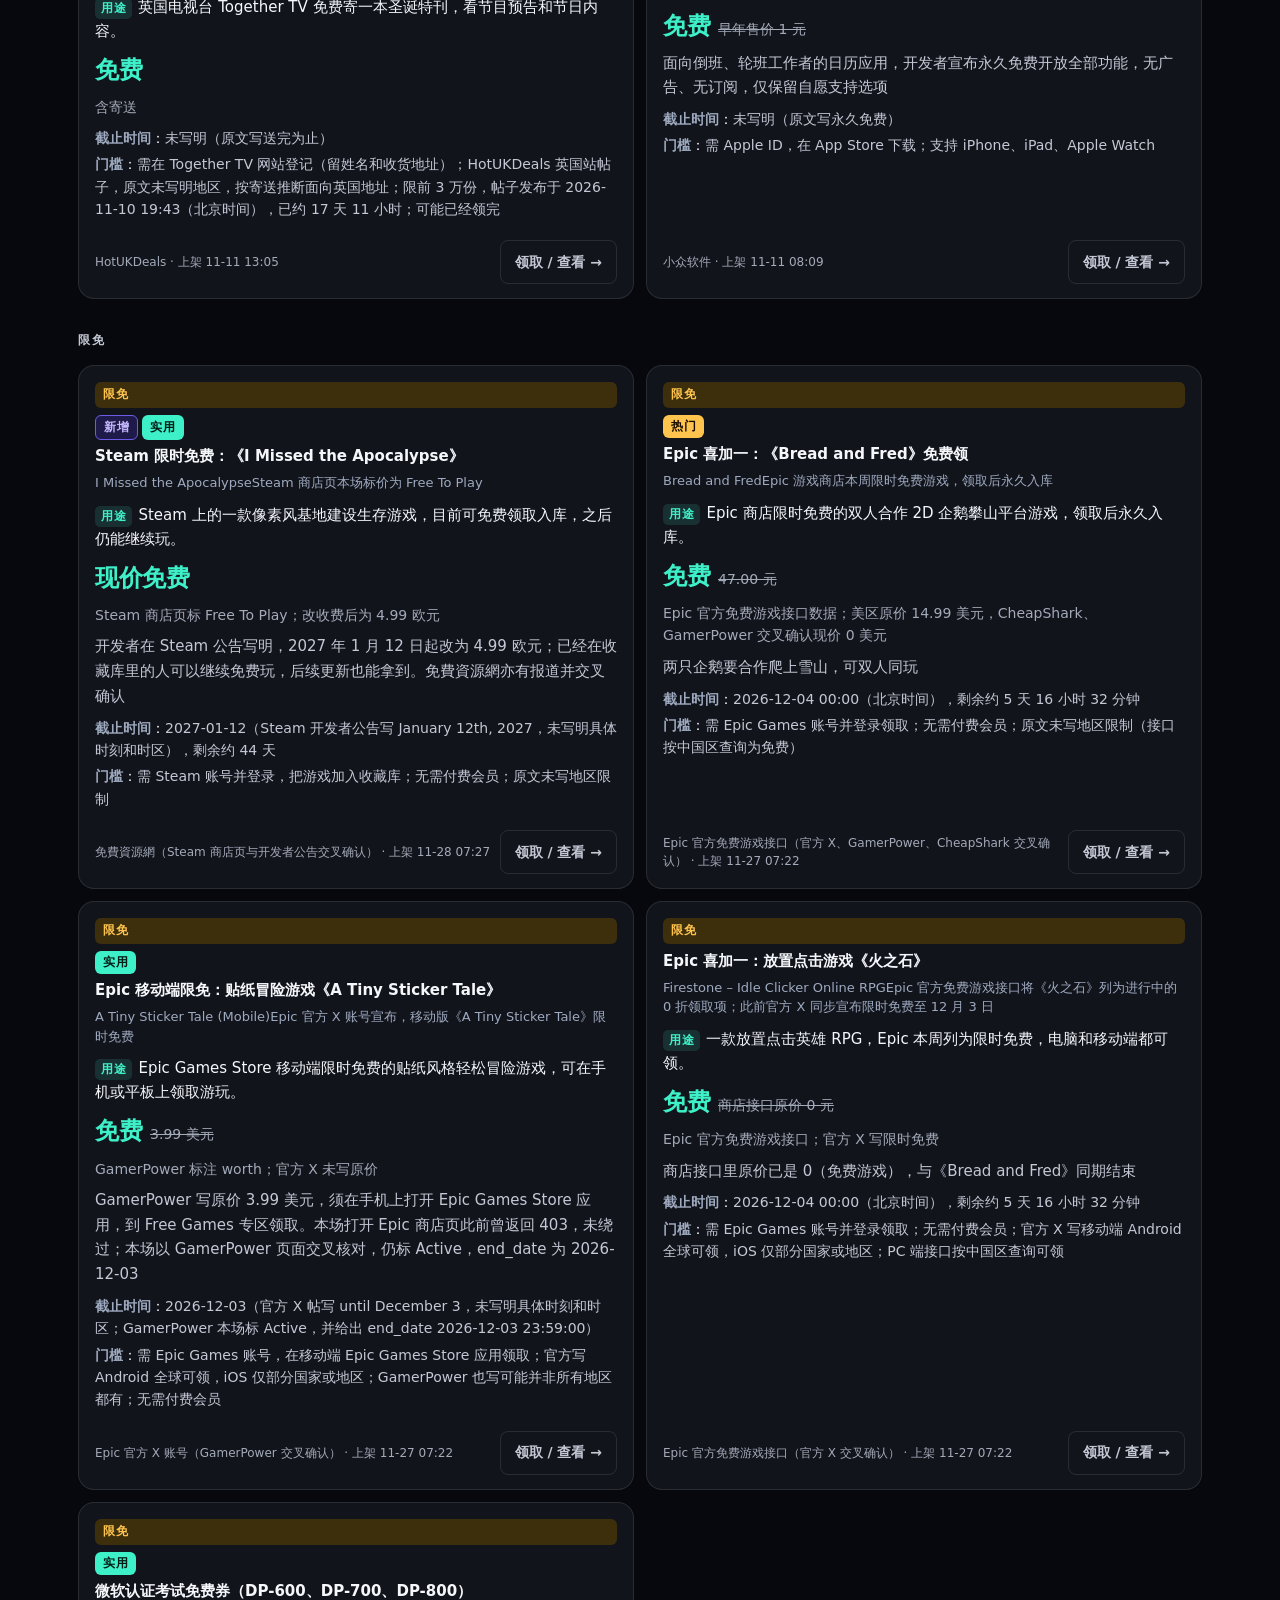
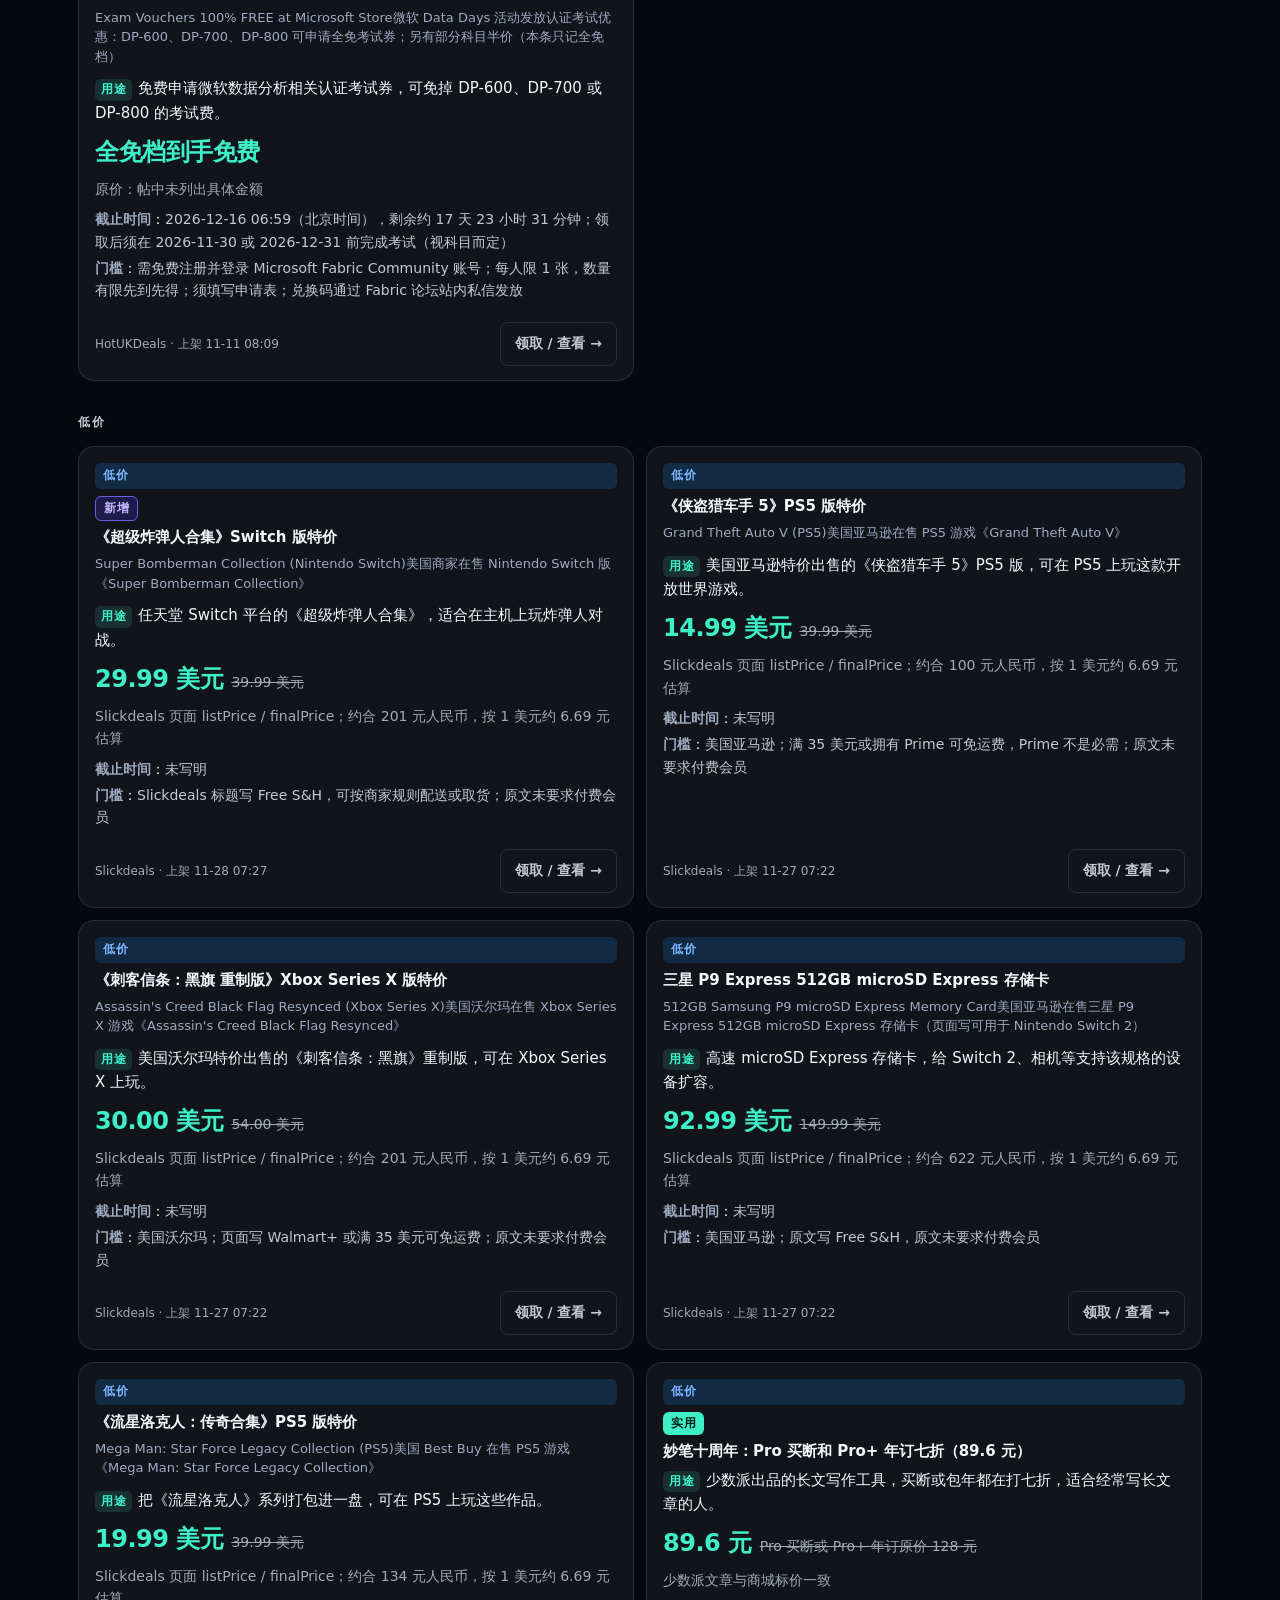
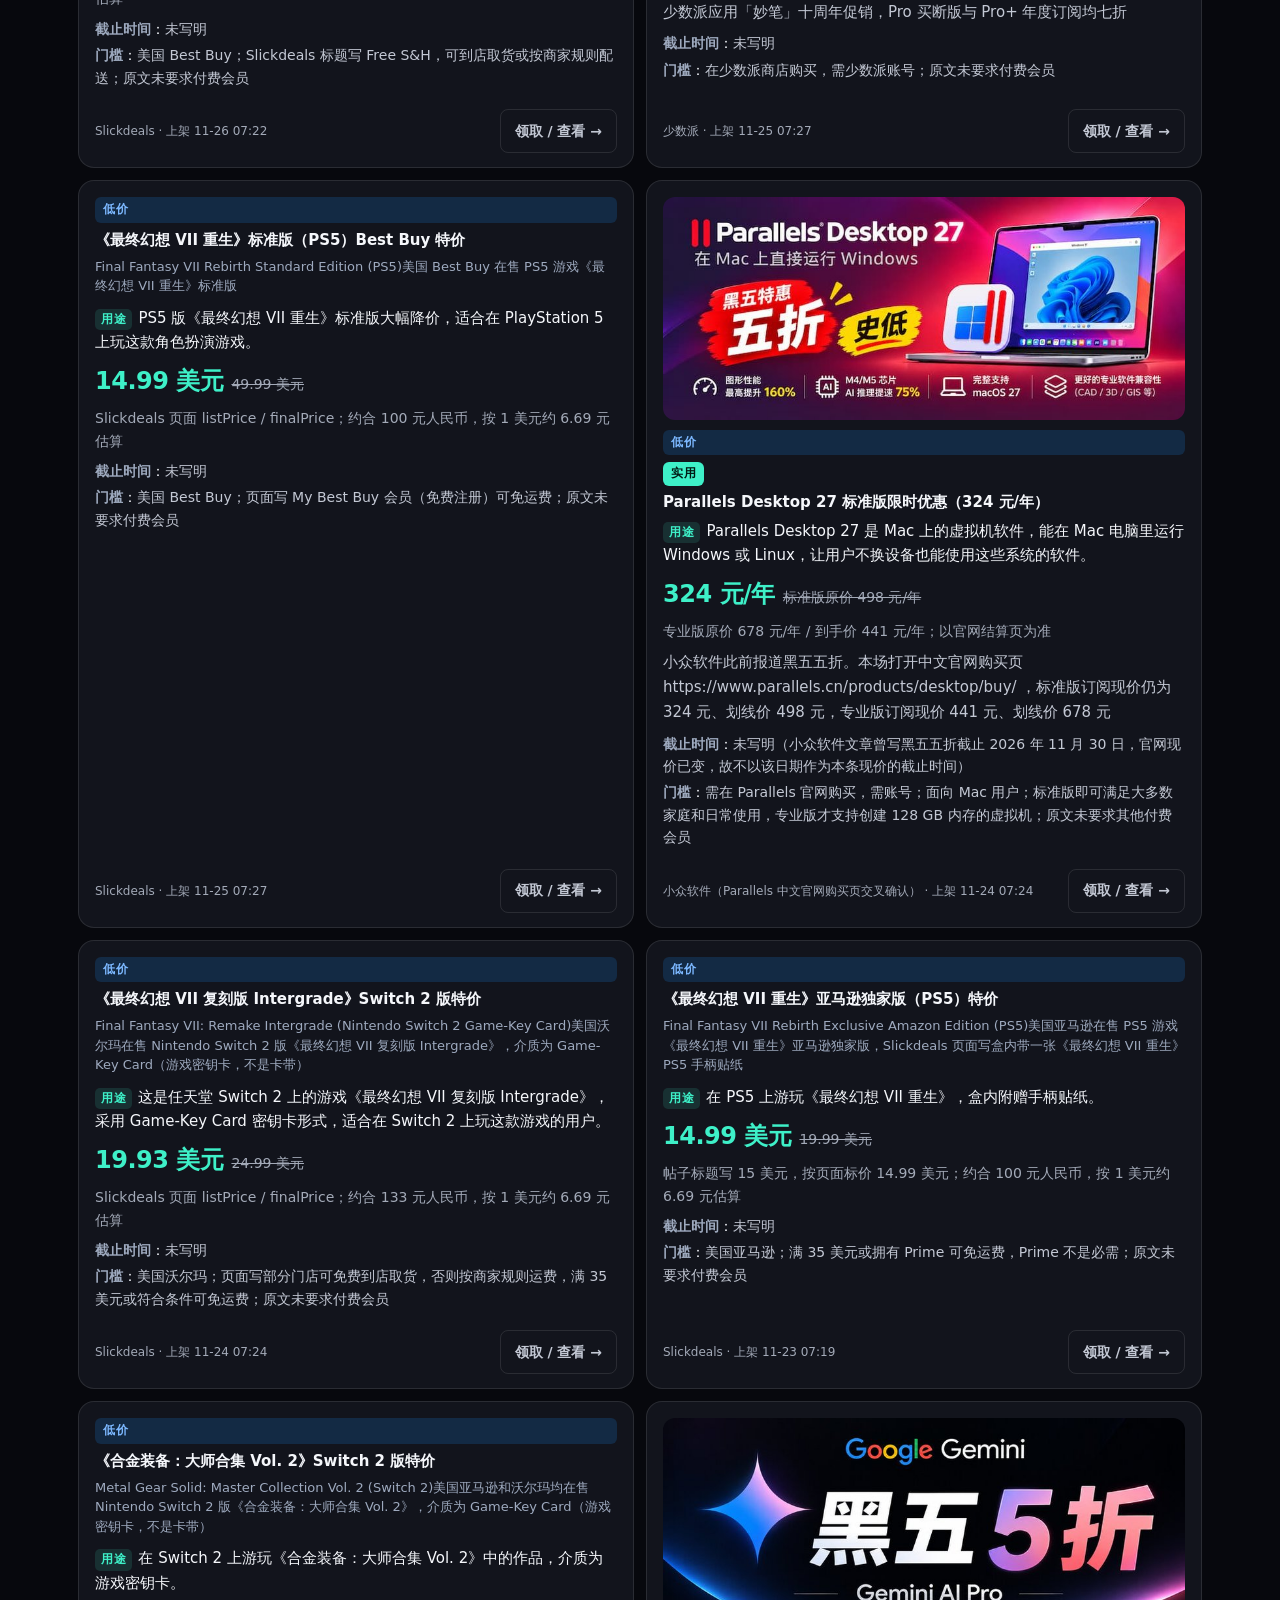
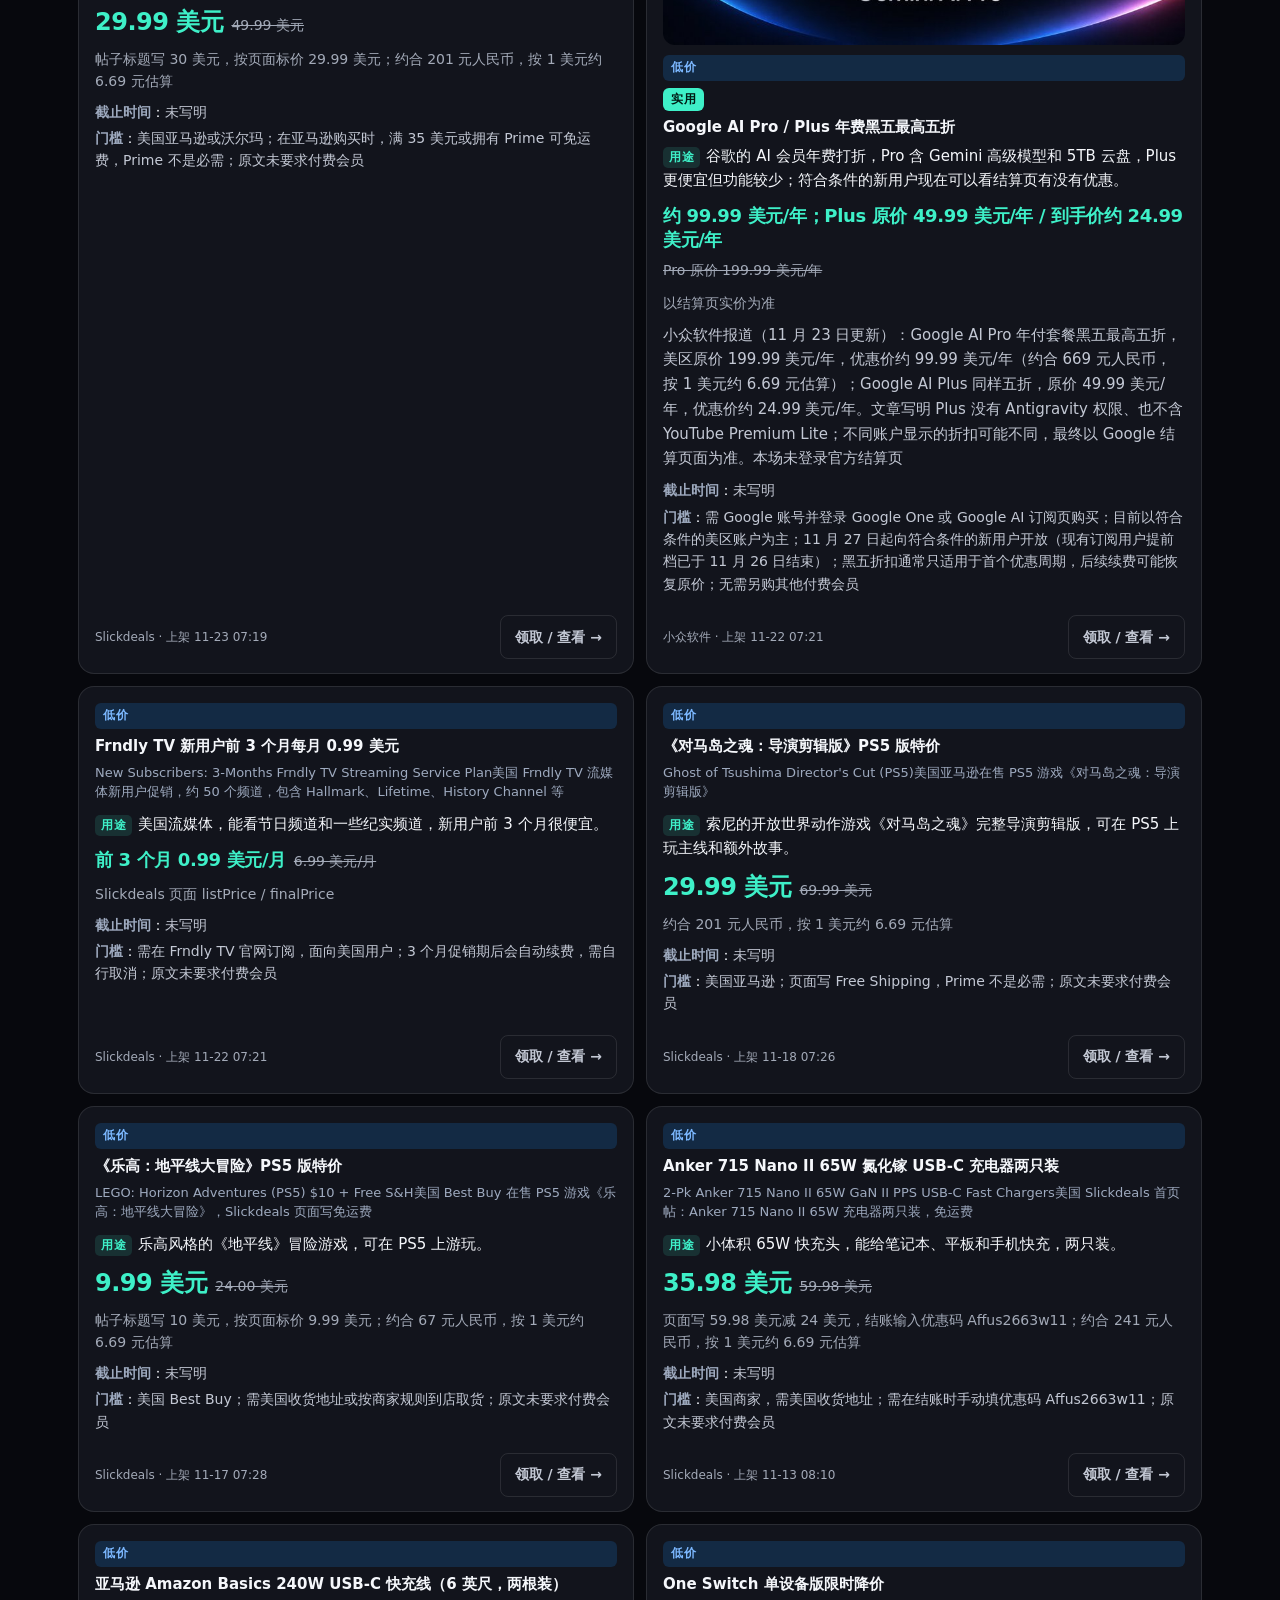
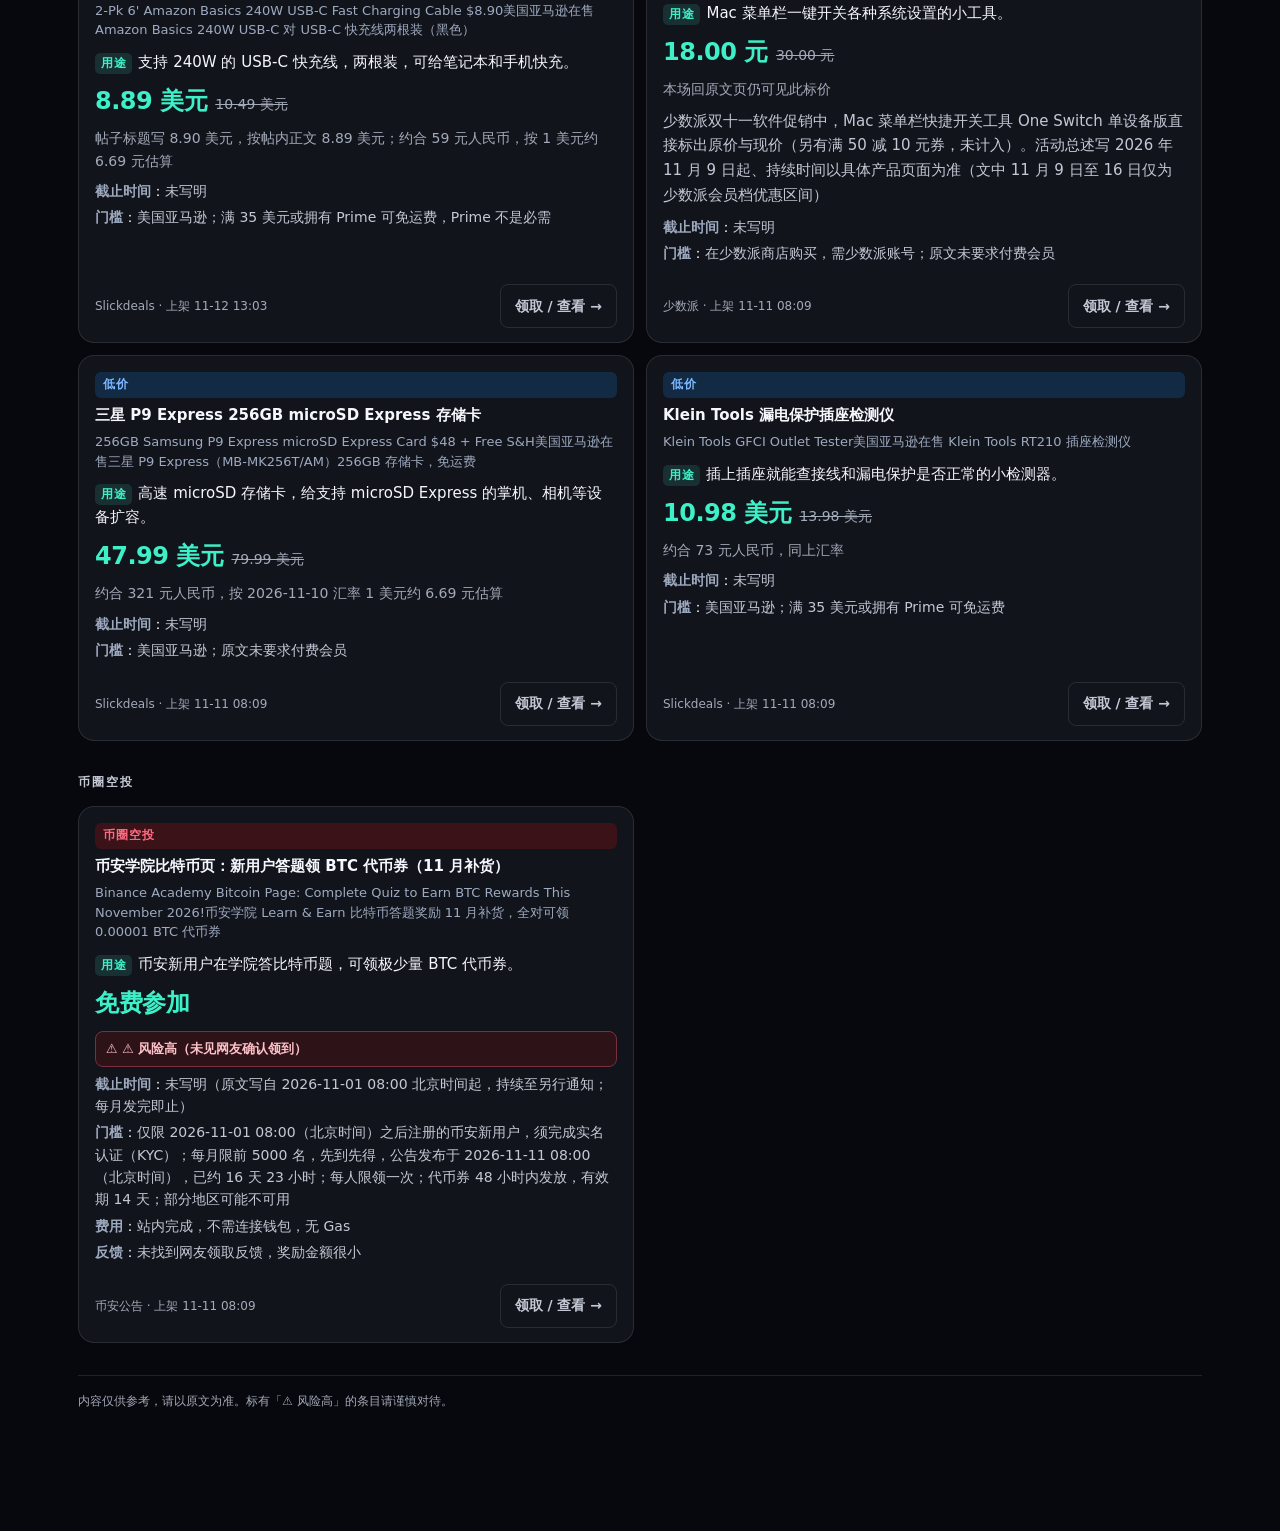
==== commit 69a65776: "publish deals: 更新于 2026-11-28 07:27" ====
--- a/deals/index.html
+++ b/deals/index.html
@@ -5,7 +5,7 @@
   <meta name="viewport" content="width=device-width, initial-scale=1, viewport-fit=cover">
   <title>薅羊毛 · 夜市任务板</title>
   <meta name="format-detection" content="telephone=no">
-  <meta name="muse-updated" content="更新于 2026-11-27 07:22（北京时间）">
+  <meta name="muse-updated" content="更新于 2026-11-28 07:27（北京时间）">
   <meta name="muse-status" content="部分失败">
   <style>/* D 夜间刊 · 公共基础样式 */
 :root {
@@ -659,7 +659,7 @@
         <div class="kicker">Night Market · Quest Board</div>
         <h1 class="page-title">薅羊毛</h1>
       </div>
-      <div class="pill"><span class="pill-dot warn"></span>部分失败 · 11-27 07:22 北京时间</div>
+      <div class="pill"><span class="pill-dot warn"></span>部分失败 · 11-28 07:27 北京时间</div>
     </header>
     
     <section id="hot" class="hot-zone">
@@ -673,8 +673,9 @@
 <div class="hot-group">
 <h3 class="hot-sec">限免</h3>
 <ul class="hot-list">
-<li><a class="hot-link" href="#item-9fff526fd876" data-cat="限免"><span class="badges"><span class="badge badge-new">新增</span><span class="badge badge-hot">热门</span></span><span class="hot-text">Epic 喜加一：《Bread and Fred》免费领</span></a></li>
-<li><a class="hot-link" href="#item-7efc42cf5998" data-cat="限免"><span class="badges"><span class="badge badge-new">新增</span><span class="badge badge-useful">实用</span></span><span class="hot-text">Epic 移动端限免：贴纸冒险游戏《A Tiny Sticker Tale》</span></a></li>
+<li><a class="hot-link" href="#item-c876776c8669" data-cat="限免"><span class="badges"><span class="badge badge-hot">热门</span></span><span class="hot-text">Epic 喜加一：《Bread and Fred》免费领</span></a></li>
+<li><a class="hot-link" href="#item-7c593be38902" data-cat="限免"><span class="badges"><span class="badge badge-new">新增</span><span class="badge badge-useful">实用</span></span><span class="hot-text">Steam 限时免费：《I Missed the Apocalypse》</span></a></li>
+<li><a class="hot-link" href="#item-de931de8c801" data-cat="限免"><span class="badges"><span class="badge badge-useful">实用</span></span><span class="hot-text">Epic 移动端限免：贴纸冒险游戏《A Tiny Sticker Tale》</span></a></li>
 <li><a class="hot-link" href="#item-d66015b15ec1" data-cat="限免"><span class="badges"><span class="badge badge-useful">实用</span></span><span class="hot-text">微软认证考试免费券（DP-600、DP-700、DP-800）</span></a></li>
 </ul></div>
 <div class="hot-group">
@@ -712,7 +713,7 @@
 <p class="item-use"><span class="item-use-label">用途</span>英国电视台 Together TV 免费寄一本圣诞特刊，看节目预告和节日内容。</p>
 <div class="price-row"><span class="price-main">免费</span></div>
 <p class="price-note">含寄送</p>
-<dl class="fields"><div><dt>截止时间</dt>：<dd>未写明（原文写送完为止）</dd></div><div><dt>门槛</dt>：<dd>需在 Together TV 网站登记（留姓名和收货地址）；HotUKDeals 英国站帖子，原文未写明地区，按寄送推断面向英国地址；限前 3 万份，帖子发布于 2026-11-10 19:43（北京时间），已约 16 天 11 小时；可能已经领完</dd></div></dl>
+<dl class="fields"><div><dt>截止时间</dt>：<dd>未写明（原文写送完为止）</dd></div><div><dt>门槛</dt>：<dd>需在 Together TV 网站登记（留姓名和收货地址）；HotUKDeals 英国站帖子，原文未写明地区，按寄送推断面向英国地址；限前 3 万份，帖子发布于 2026-11-10 19:43（北京时间），已约 17 天 11 小时；可能已经领完</dd></div></dl>
 <div class="item-foot">
 <span class="source-name">HotUKDeals · 上架 11-11 13:05</span>
 <a class="open-link" href="https://www.hotukdeals.com/deals/free-christmas-tv-magazine-5028167" target="_blank" rel="noopener noreferrer">领取 / 查看 →</a>
@@ -736,46 +737,60 @@
 <section class="board" data-sec="限免">
 <div class="board-header">限免</div>
 <div class="board-grid">
-<article class="item" id="item-9fff526fd876" data-tags="new hot" data-cat="限免">
+<article class="item" id="item-7c593be38902" data-tags="new useful" data-cat="限免">
 <div class="cat-tag limited">限免</div>
-<span class="badges"><span class="badge badge-new">新增</span><span class="badge badge-hot">热门</span></span>
+<span class="badges"><span class="badge badge-new">新增</span><span class="badge badge-useful">实用</span></span>
+<h3><a href="https://store.steampowered.com/app/4901850/I_Missed_the_Apocalypse/" target="_blank" rel="noopener noreferrer">Steam 限时免费：《I Missed the Apocalypse》</a></h3>
+<p class="title-en">I Missed the ApocalypseSteam 商店页本场标价为 Free To Play</p>
+<p class="item-use"><span class="item-use-label">用途</span>Steam 上的一款像素风基地建设生存游戏，目前可免费领取入库，之后仍能继续玩。</p>
+<div class="price-row"><span class="price-main">现价免费</span></div>
+<p class="price-note">Steam 商店页标 Free To Play；改收费后为 4.99 欧元</p>
+<p class="desc">开发者在 Steam 公告写明，2027 年 1 月 12 日起改为 4.99 欧元；已经在收藏库里的人可以继续免费玩，后续更新也能拿到。免費資源網亦有报道并交叉确认</p>
+<dl class="fields"><div><dt>截止时间</dt>：<dd>2027-01-12（Steam 开发者公告写 January 12th, 2027，未写明具体时刻和时区），剩余约 44 天</dd></div><div><dt>门槛</dt>：<dd>需 Steam 账号并登录，把游戏加入收藏库；无需付费会员；原文未写地区限制</dd></div></dl>
+<div class="item-foot">
+<span class="source-name">免費資源網（Steam 商店页与开发者公告交叉确认） · 上架 11-28 07:27</span>
+<a class="open-link" href="https://store.steampowered.com/app/4901850/I_Missed_the_Apocalypse/" target="_blank" rel="noopener noreferrer">领取 / 查看 →</a>
+</div>
+</article>
+<article class="item" id="item-c876776c8669" data-tags="hot" data-cat="限免">
+<div class="cat-tag limited">限免</div>
+<span class="badges"><span class="badge badge-hot">热门</span></span>
 <h3><a href="https://store.epicgames.com/zh-CN/p/bread-and-fred-1db362" target="_blank" rel="noopener noreferrer">Epic 喜加一：《Bread and Fred》免费领</a></h3>
 <p class="title-en">Bread and FredEpic 游戏商店本周限时免费游戏，领取后永久入库</p>
 <p class="item-use"><span class="item-use-label">用途</span>Epic 商店限时免费的双人合作 2D 企鹅攀山平台游戏，领取后永久入库。</p>
 <div class="price-row"><span class="price-main">免费</span><span class="price-was">47.00 元</span></div>
 <p class="price-note">Epic 官方免费游戏接口数据；美区原价 14.99 美元，CheapShark、GamerPower 交叉确认现价 0 美元</p>
 <p class="desc">两只企鹅要合作爬上雪山，可双人同玩</p>
-<dl class="fields"><div><dt>截止时间</dt>：<dd>2026-12-04 00:00（北京时间），剩余约 6 天 16 小时 38 分钟</dd></div><div><dt>门槛</dt>：<dd>需 Epic Games 账号并登录领取；无需付费会员；原文未写地区限制（接口按中国区查询为免费）</dd></div></dl>
+<dl class="fields"><div><dt>截止时间</dt>：<dd>2026-12-04 00:00（北京时间），剩余约 5 天 16 小时 32 分钟</dd></div><div><dt>门槛</dt>：<dd>需 Epic Games 账号并登录领取；无需付费会员；原文未写地区限制（接口按中国区查询为免费）</dd></div></dl>
 <div class="item-foot">
 <span class="source-name">Epic 官方免费游戏接口（官方 X、GamerPower、CheapShark 交叉确认） · 上架 11-27 07:22</span>
 <a class="open-link" href="https://store.epicgames.com/zh-CN/p/bread-and-fred-1db362" target="_blank" rel="noopener noreferrer">领取 / 查看 →</a>
 </div>
 </article>
-<article class="item" id="item-7efc42cf5998" data-tags="new useful" data-cat="限免">
+<article class="item" id="item-de931de8c801" data-tags="useful" data-cat="限免">
 <div class="cat-tag limited">限免</div>
-<span class="badges"><span class="badge badge-new">新增</span><span class="badge badge-useful">实用</span></span>
+<span class="badges"><span class="badge badge-useful">实用</span></span>
 <h3><a href="https://epic.gm/mobile" target="_blank" rel="noopener noreferrer">Epic 移动端限免：贴纸冒险游戏《A Tiny Sticker Tale》</a></h3>
 <p class="title-en">A Tiny Sticker Tale (Mobile)Epic 官方 X 账号宣布，移动版《A Tiny Sticker Tale》限时免费</p>
 <p class="item-use"><span class="item-use-label">用途</span>Epic Games Store 移动端限时免费的贴纸风格轻松冒险游戏，可在手机或平板上领取游玩。</p>
 <div class="price-row"><span class="price-main">免费</span><span class="price-was">3.99 美元</span></div>
 <p class="price-note">GamerPower 标注 worth；官方 X 未写原价</p>
-<p class="desc">GamerPower 写原价 3.99 美元，须在手机上打开 Epic Games Store 应用，到 Free Games 专区领取。本场打开 Epic 商店页返回 403，未绕过，截止时间以官方 X 与 GamerPower 交叉核对</p>
+<p class="desc">GamerPower 写原价 3.99 美元，须在手机上打开 Epic Games Store 应用，到 Free Games 专区领取。本场打开 Epic 商店页此前曾返回 403，未绕过；本场以 GamerPower 页面交叉核对，仍标 Active，end_date 为 2026-12-03</p>
 <dl class="fields"><div><dt>截止时间</dt>：<dd>2026-12-03（官方 X 帖写 until December 3，未写明具体时刻和时区；GamerPower 本场标 Active，并给出 end_date 2026-12-03 23:59:00）</dd></div><div><dt>门槛</dt>：<dd>需 Epic Games 账号，在移动端 Epic Games Store 应用领取；官方写 Android 全球可领，iOS 仅部分国家或地区；GamerPower 也写可能并非所有地区都有；无需付费会员</dd></div></dl>
 <div class="item-foot">
 <span class="source-name">Epic 官方 X 账号（GamerPower 交叉确认） · 上架 11-27 07:22</span>
 <a class="open-link" href="https://epic.gm/mobile" target="_blank" rel="noopener noreferrer">领取 / 查看 →</a>
 </div>
 </article>
-<article class="item" id="item-d6b38b8eee41" data-tags="new" data-cat="限免">
+<article class="item" id="item-0465373e6285" data-tags="" data-cat="限免">
 <div class="cat-tag limited">限免</div>
-<span class="badges"><span class="badge badge-new">新增</span></span>
 <h3><a href="https://store.epicgames.com/zh-CN/p/firestone-online-idle-rpg-bfd04b" target="_blank" rel="noopener noreferrer">Epic 喜加一：放置点击游戏《火之石》</a></h3>
-<p class="title-en">Firestone – Idle Clicker Online RPGEpic 官方免费游戏接口将《火之石》列为进行中的 0 折领取项；官方 X 同步宣布限时免费至 12 月 3 日</p>
+<p class="title-en">Firestone – Idle Clicker Online RPGEpic 官方免费游戏接口将《火之石》列为进行中的 0 折领取项；此前官方 X 同步宣布限时免费至 12 月 3 日</p>
 <p class="item-use"><span class="item-use-label">用途</span>一款放置点击英雄 RPG，Epic 本周列为限时免费，电脑和移动端都可领。</p>
 <div class="price-row"><span class="price-main">免费</span><span class="price-was">商店接口原价 0 元</span></div>
 <p class="price-note">Epic 官方免费游戏接口；官方 X 写限时免费</p>
 <p class="desc">商店接口里原价已是 0（免费游戏），与《Bread and Fred》同期结束</p>
-<dl class="fields"><div><dt>截止时间</dt>：<dd>2026-12-04 00:00（北京时间），剩余约 6 天 16 小时 38 分钟</dd></div><div><dt>门槛</dt>：<dd>需 Epic Games 账号并登录领取；无需付费会员；官方 X 写移动端 Android 全球可领，iOS 仅部分国家或地区；PC 端接口按中国区查询可领</dd></div></dl>
+<dl class="fields"><div><dt>截止时间</dt>：<dd>2026-12-04 00:00（北京时间），剩余约 5 天 16 小时 32 分钟</dd></div><div><dt>门槛</dt>：<dd>需 Epic Games 账号并登录领取；无需付费会员；官方 X 写移动端 Android 全球可领，iOS 仅部分国家或地区；PC 端接口按中国区查询可领</dd></div></dl>
 <div class="item-foot">
 <span class="source-name">Epic 官方免费游戏接口（官方 X 交叉确认） · 上架 11-27 07:22</span>
 <a class="open-link" href="https://store.epicgames.com/zh-CN/p/firestone-online-idle-rpg-bfd04b" target="_blank" rel="noopener noreferrer">领取 / 查看 →</a>
@@ -789,7 +804,7 @@
 <p class="item-use"><span class="item-use-label">用途</span>免费申请微软数据分析相关认证考试券，可免掉 DP-600、DP-700 或 DP-800 的考试费。</p>
 <div class="price-row"><span class="price-main">全免档到手免费</span></div>
 <p class="price-orig">原价：帖中未列出具体金额</p>
-<dl class="fields"><div><dt>截止时间</dt>：<dd>2026-12-16 06:59（北京时间），剩余约 18 天 23 小时 37 分钟；领取后须在 2026-11-30 或 2026-12-31 前完成考试（视科目而定）</dd></div><div><dt>门槛</dt>：<dd>需免费注册并登录 Microsoft Fabric Community 账号；每人限 1 张，数量有限先到先得；须填写申请表；兑换码通过 Fabric 论坛站内私信发放</dd></div></dl>
+<dl class="fields"><div><dt>截止时间</dt>：<dd>2026-12-16 06:59（北京时间），剩余约 17 天 23 小时 31 分钟；领取后须在 2026-11-30 或 2026-12-31 前完成考试（视科目而定）</dd></div><div><dt>门槛</dt>：<dd>需免费注册并登录 Microsoft Fabric Community 账号；每人限 1 张，数量有限先到先得；须填写申请表；兑换码通过 Fabric 论坛站内私信发放</dd></div></dl>
 <div class="item-foot">
 <span class="source-name">HotUKDeals · 上架 11-11 08:09</span>
 <a class="open-link" href="https://www.hotukdeals.com/deals/100-free-microsoft-certification-exam-vouchers-dp-600-dp-700-dp-800-5028433" target="_blank" rel="noopener noreferrer">领取 / 查看 →</a>
@@ -800,9 +815,22 @@
 <section class="board" data-sec="低价">
 <div class="board-header">低价</div>
 <div class="board-grid">
-<article class="item" id="item-e7743ce6002c" data-tags="new" data-cat="低价">
+<article class="item" id="item-617fa25e31ef" data-tags="new" data-cat="低价">
 <div class="cat-tag deal">低价</div>
 <span class="badges"><span class="badge badge-new">新增</span></span>
+<h3><a href="https://slickdeals.net/f/20415372-super-bomberman-collection-nintendo-switch-30-free-shipping" target="_blank" rel="noopener noreferrer">《超级炸弹人合集》Switch 版特价</a></h3>
+<p class="title-en">Super Bomberman Collection (Nintendo Switch)美国商家在售 Nintendo Switch 版《Super Bomberman Collection》</p>
+<p class="item-use"><span class="item-use-label">用途</span>任天堂 Switch 平台的《超级炸弹人合集》，适合在主机上玩炸弹人对战。</p>
+<div class="price-row"><span class="price-main">29.99 美元</span><span class="price-was">39.99 美元</span></div>
+<p class="price-note">Slickdeals 页面 listPrice / finalPrice；约合 201 元人民币，按 1 美元约 6.69 元估算</p>
+<dl class="fields"><div><dt>截止时间</dt>：<dd>未写明</dd></div><div><dt>门槛</dt>：<dd>Slickdeals 标题写 Free S&amp;H，可按商家规则配送或取货；原文未要求付费会员</dd></div></dl>
+<div class="item-foot">
+<span class="source-name">Slickdeals · 上架 11-28 07:27</span>
+<a class="open-link" href="https://slickdeals.net/f/20415372-super-bomberman-collection-nintendo-switch-30-free-shipping" target="_blank" rel="noopener noreferrer">领取 / 查看 →</a>
+</div>
+</article>
+<article class="item" id="item-76dc3e44b263" data-tags="" data-cat="低价">
+<div class="cat-tag deal">低价</div>
 <h3><a href="https://slickdeals.net/f/20405691-14-99-grand-theft-auto-v-playstation-5-at-amazon" target="_blank" rel="noopener noreferrer">《侠盗猎车手 5》PS5 版特价</a></h3>
 <p class="title-en">Grand Theft Auto V (PS5)美国亚马逊在售 PS5 游戏《Grand Theft Auto V》</p>
 <p class="item-use"><span class="item-use-label">用途</span>美国亚马逊特价出售的《侠盗猎车手 5》PS5 版，可在 PS5 上玩这款开放世界游戏。</p>
@@ -814,9 +842,8 @@
 <a class="open-link" href="https://slickdeals.net/f/20405691-14-99-grand-theft-auto-v-playstation-5-at-amazon" target="_blank" rel="noopener noreferrer">领取 / 查看 →</a>
 </div>
 </article>
-<article class="item" id="item-c1c3b50d778c" data-tags="new" data-cat="低价">
-<div class="cat-tag deal">低价</div>
-<span class="badges"><span class="badge badge-new">新增</span></span>
+<article class="item" id="item-be11248752a6" data-tags="" data-cat="低价">
+<div class="cat-tag deal">低价</div>
 <h3><a href="https://slickdeals.net/f/20403531-30-assassin-s-creed-black-flag-resynced-xbox-series-x-game-at-walmart-com" target="_blank" rel="noopener noreferrer">《刺客信条：黑旗 重制版》Xbox Series X 版特价</a></h3>
 <p class="title-en">Assassin&#x27;s Creed Black Flag Resynced (Xbox Series X)美国沃尔玛在售 Xbox Series X 游戏《Assassin&#x27;s Creed Black Flag Resynced》</p>
 <p class="item-use"><span class="item-use-label">用途</span>美国沃尔玛特价出售的《刺客信条：黑旗》重制版，可在 Xbox Series X 上玩。</p>
@@ -828,9 +855,8 @@
 <a class="open-link" href="https://slickdeals.net/f/20403531-30-assassin-s-creed-black-flag-resynced-xbox-series-x-game-at-walmart-com" target="_blank" rel="noopener noreferrer">领取 / 查看 →</a>
 </div>
 </article>
-<article class="item" id="item-f95f4a42cb6f" data-tags="new" data-cat="低价">
-<div class="cat-tag deal">低价</div>
-<span class="badges"><span class="badge badge-new">新增</span></span>
+<article class="item" id="item-ad8786876814" data-tags="" data-cat="低价">
+<div class="cat-tag deal">低价</div>
 <h3><a href="https://slickdeals.net/f/20402376-92-99-samsung-p9-express-microsdxc-512gb-for-nintendo-switch-2-at-amazon" target="_blank" rel="noopener noreferrer">三星 P9 Express 512GB microSD Express 存储卡</a></h3>
 <p class="title-en">512GB Samsung P9 microSD Express Memory Card美国亚马逊在售三星 P9 Express 512GB microSD Express 存储卡（页面写可用于 Nintendo Switch 2）</p>
 <p class="item-use"><span class="item-use-label">用途</span>高速 microSD Express 存储卡，给 Switch 2、相机等支持该规格的设备扩容。</p>
@@ -856,15 +882,14 @@
 </div>
 </article>
 <article class="item" id="item-45d044d16bc0" data-tags="useful" data-cat="低价">
-<img class="item-img" src="../img/2026-11-25-baa7cde1.jpg" alt="妙笔十周年：Pro 买断和 Pro+ 年订七折（89.6 元）">
 <div class="cat-tag deal">低价</div>
 <span class="badges"><span class="badge badge-useful">实用</span></span>
 <h3><a href="https://sspai.com/post/119035" target="_blank" rel="noopener noreferrer">妙笔十周年：Pro 买断和 Pro+ 年订七折（89.6 元）</a></h3>
-<p class="item-use"><span class="item-use-label">用途</span>国产长文写作软件「妙笔」限时七折，可在 Windows、Mac、Linux、iOS 和 Android 上使用，帮你管理章节、素材和导出，适合写长篇。</p>
+<p class="item-use"><span class="item-use-label">用途</span>少数派出品的长文写作工具，买断或包年都在打七折，适合经常写长文章的人。</p>
 <div class="price-row"><span class="price-main">89.6 元</span><span class="price-was">Pro 买断或 Pro+ 年订原价 128 元</span></div>
 <p class="price-note">少数派文章与商城标价一致</p>
-<p class="desc">少数派介绍：为庆祝妙笔推出十周年，少数派正版软件商城限时七折，Pro 买断版与 Pro+ 年度订阅原价 128 元，现价 89.6 元；页面另见 Pro+ 月订原价 18 元 / 现价 12.6 元。基础版可免费下载试用，付费档解锁更多主题、云文档库和附件空间等</p>
-<dl class="fields"><div><dt>截止时间</dt>：<dd>未写明</dd></div><div><dt>门槛</dt>：<dd>在少数派正版软件商城购买，需少数派账号；原文未要求付费会员</dd></div></dl>
+<p class="desc">少数派应用「妙笔」十周年促销，Pro 买断版与 Pro+ 年度订阅均七折</p>
+<dl class="fields"><div><dt>截止时间</dt>：<dd>未写明</dd></div><div><dt>门槛</dt>：<dd>在少数派商店购买，需少数派账号；原文未要求付费会员</dd></div></dl>
 <div class="item-foot">
 <span class="source-name">少数派 · 上架 11-25 07:27</span>
 <a class="open-link" href="https://sspai.com/post/119035" target="_blank" rel="noopener noreferrer">领取 / 查看 →</a>
@@ -891,7 +916,7 @@
 <p class="item-use"><span class="item-use-label">用途</span>Parallels Desktop 27 是 Mac 上的虚拟机软件，能在 Mac 电脑里运行 Windows 或 Linux，让用户不换设备也能使用这些系统的软件。</p>
 <div class="price-row"><span class="price-main">324 元/年</span><span class="price-was">标准版原价 498 元/年</span></div>
 <p class="price-note">专业版原价 678 元/年 / 到手价 441 元/年；以官网结算页为准</p>
-<p class="desc">小众软件此前报道黑五五折。本场打开中文官网购买页 https://www.parallels.cn/products/desktop/buy/ ，标准版订阅现价已改为 324 元、划线价 498 元，专业版订阅现价 441 元、划线价 678 元，昨日页面上的五折价 249 / 339 元已不再显示</p>
+<p class="desc">小众软件此前报道黑五五折。本场打开中文官网购买页 https://www.parallels.cn/products/desktop/buy/ ，标准版订阅现价仍为 324 元、划线价 498 元，专业版订阅现价 441 元、划线价 678 元</p>
 <dl class="fields"><div><dt>截止时间</dt>：<dd>未写明（小众软件文章曾写黑五五折截止 2026 年 11 月 30 日，官网现价已变，故不以该日期作为本条现价的截止时间）</dd></div><div><dt>门槛</dt>：<dd>需在 Parallels 官网购买，需账号；面向 Mac 用户；标准版即可满足大多数家庭和日常使用，专业版才支持创建 128 GB 内存的虚拟机；原文未要求其他付费会员</dd></div></dl>
 <div class="item-foot">
 <span class="source-name">小众软件（Parallels 中文官网购买页交叉确认） · 上架 11-24 07:24</span>
@@ -942,7 +967,7 @@
 <div class="cat-tag deal">低价</div>
 <span class="badges"><span class="badge badge-useful">实用</span></span>
 <h3><a href="https://www.appinn.com/google-ai-pro-black-friday-2026/" target="_blank" rel="noopener noreferrer">Google AI Pro / Plus 年费黑五最高五折</a></h3>
-<p class="item-use"><span class="item-use-label">用途</span>谷歌的 AI 会员年费打折，Pro 含 Gemini 高级模型和 5TB 云盘，Plus 更便宜但功能较少；已经订阅 Google One 的老用户现在就能看有没有优惠。</p>
+<p class="item-use"><span class="item-use-label">用途</span>谷歌的 AI 会员年费打折，Pro 含 Gemini 高级模型和 5TB 云盘，Plus 更便宜但功能较少；符合条件的新用户现在可以看结算页有没有优惠。</p>
 <div class="price-row"><span class="price-main price-long">约 99.99 美元/年；Plus 原价 49.99 美元/年 / 到手价约 24.99 美元/年</span><span class="price-was">Pro 原价 199.99 美元/年</span></div>
 <p class="price-note">以结算页实价为准</p>
 <p class="desc">小众软件报道（11 月 23 日更新）：Google AI Pro 年付套餐黑五最高五折，美区原价 199.99 美元/年，优惠价约 99.99 美元/年（约合 669 元人民币，按 1 美元约 6.69 元估算）；Google AI Plus 同样五折，原价 49.99 美元/年，优惠价约 24.99 美元/年。文章写明 Plus 没有 Antigravity 权限、也不含 YouTube Premium Lite；不同账户显示的折扣可能不同，最终以 Google 结算页面为准。本场未登录官方结算页</p>
@@ -1068,7 +1093,7 @@
 <p class="item-use"><span class="item-use-label">用途</span>币安新用户在学院答比特币题，可领极少量 BTC 代币券。</p>
 <div class="price-row"><span class="price-main">免费参加</span></div>
 <div class="risk">⚠ ⚠ 风险高（未见网友确认领到）</div>
-<dl class="fields"><div><dt>截止时间</dt>：<dd>未写明（原文写自 2026-11-01 08:00 北京时间起，持续至另行通知；每月发完即止）</dd></div><div><dt>门槛</dt>：<dd>仅限 2026-11-01 08:00（北京时间）之后注册的币安新用户，须完成实名认证（KYC）；每月限前 5000 名，先到先得，公告发布于 2026-11-11 08:00（北京时间），已约 15 天 23 小时；每人限领一次；代币券 48 小时内发放，有效期 14 天；部分地区可能不可用</dd></div><div><dt>费用</dt>：<dd>站内完成，不需连接钱包，无 Gas</dd></div><div><dt>反馈</dt>：<dd>未找到网友领取反馈，奖励金额很小</dd></div></dl>
+<dl class="fields"><div><dt>截止时间</dt>：<dd>未写明（原文写自 2026-11-01 08:00 北京时间起，持续至另行通知；每月发完即止）</dd></div><div><dt>门槛</dt>：<dd>仅限 2026-11-01 08:00（北京时间）之后注册的币安新用户，须完成实名认证（KYC）；每月限前 5000 名，先到先得，公告发布于 2026-11-11 08:00（北京时间），已约 16 天 23 小时；每人限领一次；代币券 48 小时内发放，有效期 14 天；部分地区可能不可用</dd></div><div><dt>费用</dt>：<dd>站内完成，不需连接钱包，无 Gas</dd></div><div><dt>反馈</dt>：<dd>未找到网友领取反馈，奖励金额很小</dd></div></dl>
 <div class="item-foot">
 <span class="source-name">币安公告 · 上架 11-11 08:09</span>
 <a class="open-link" href="https://www.binance.com/en/support/announcement/6b80fb6b884e4f5bb60be4ec475d6190" target="_blank" rel="noopener noreferrer">领取 / 查看 →</a>
